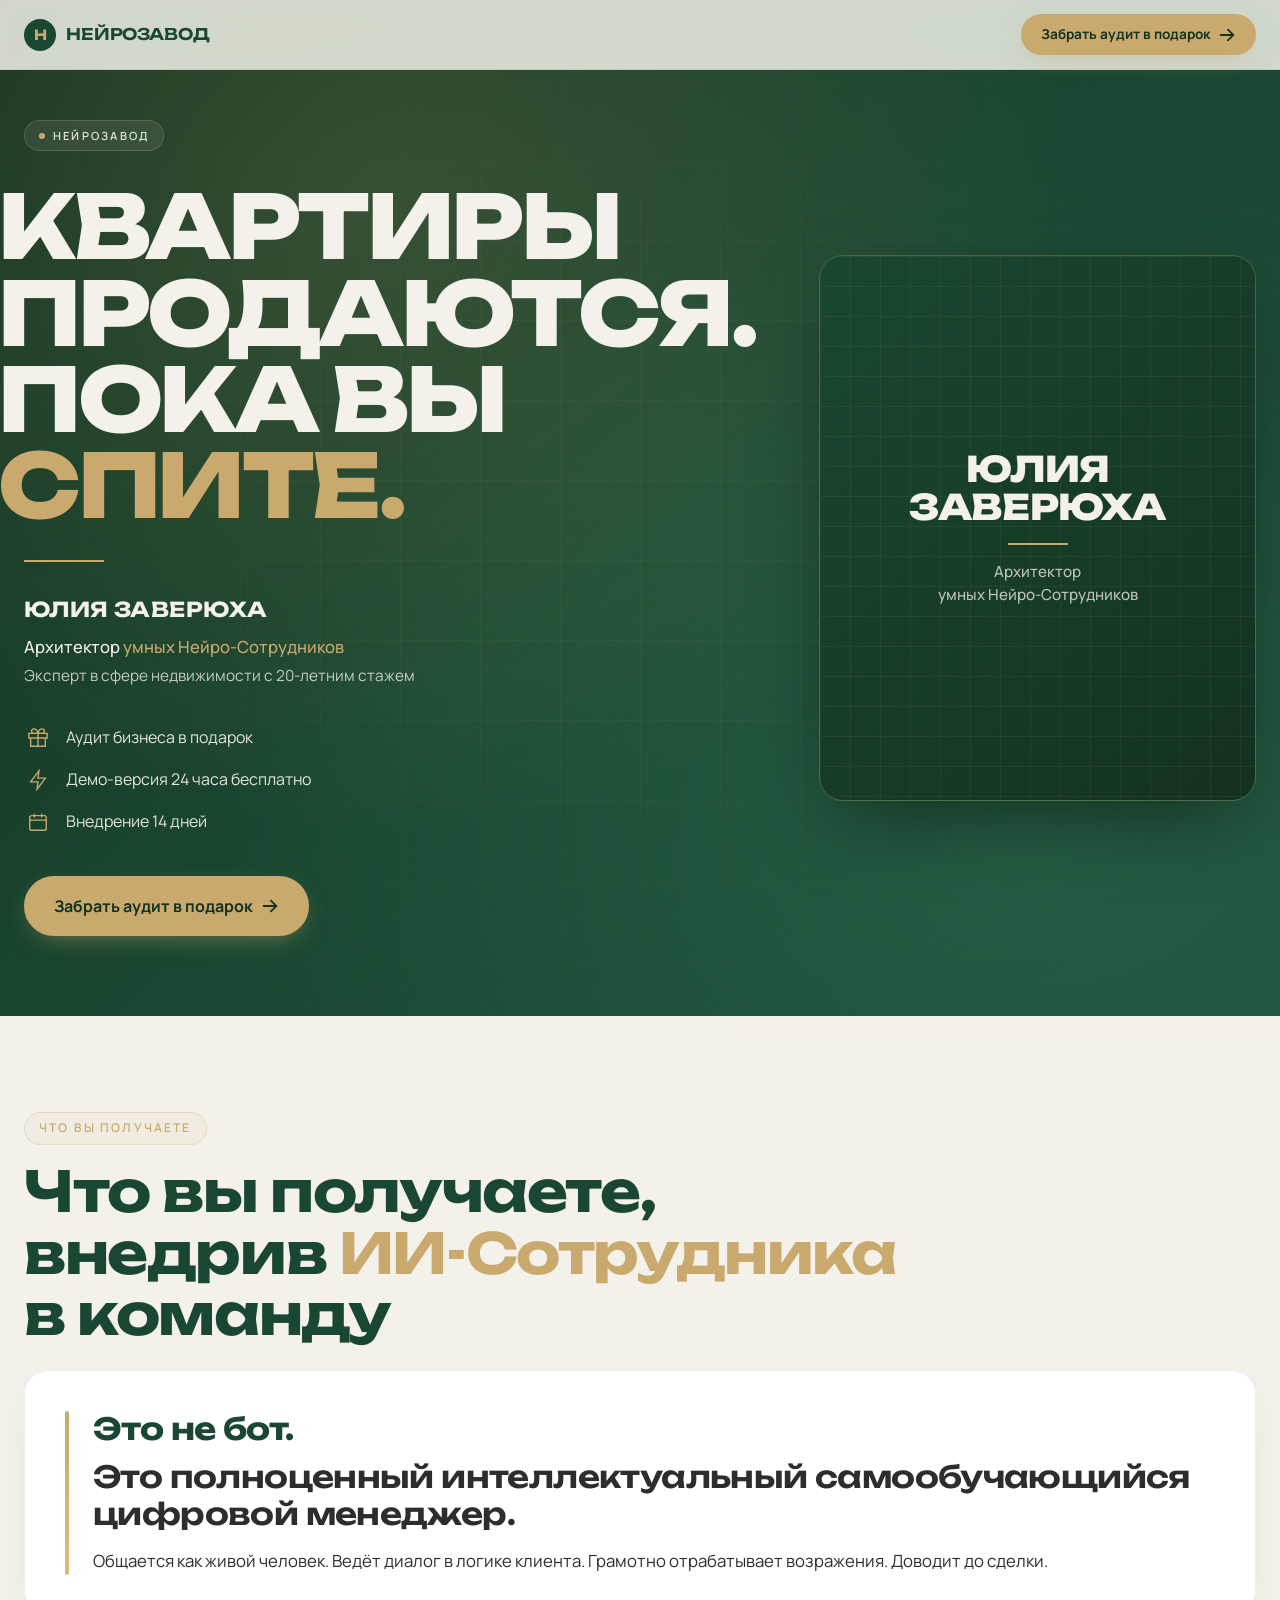
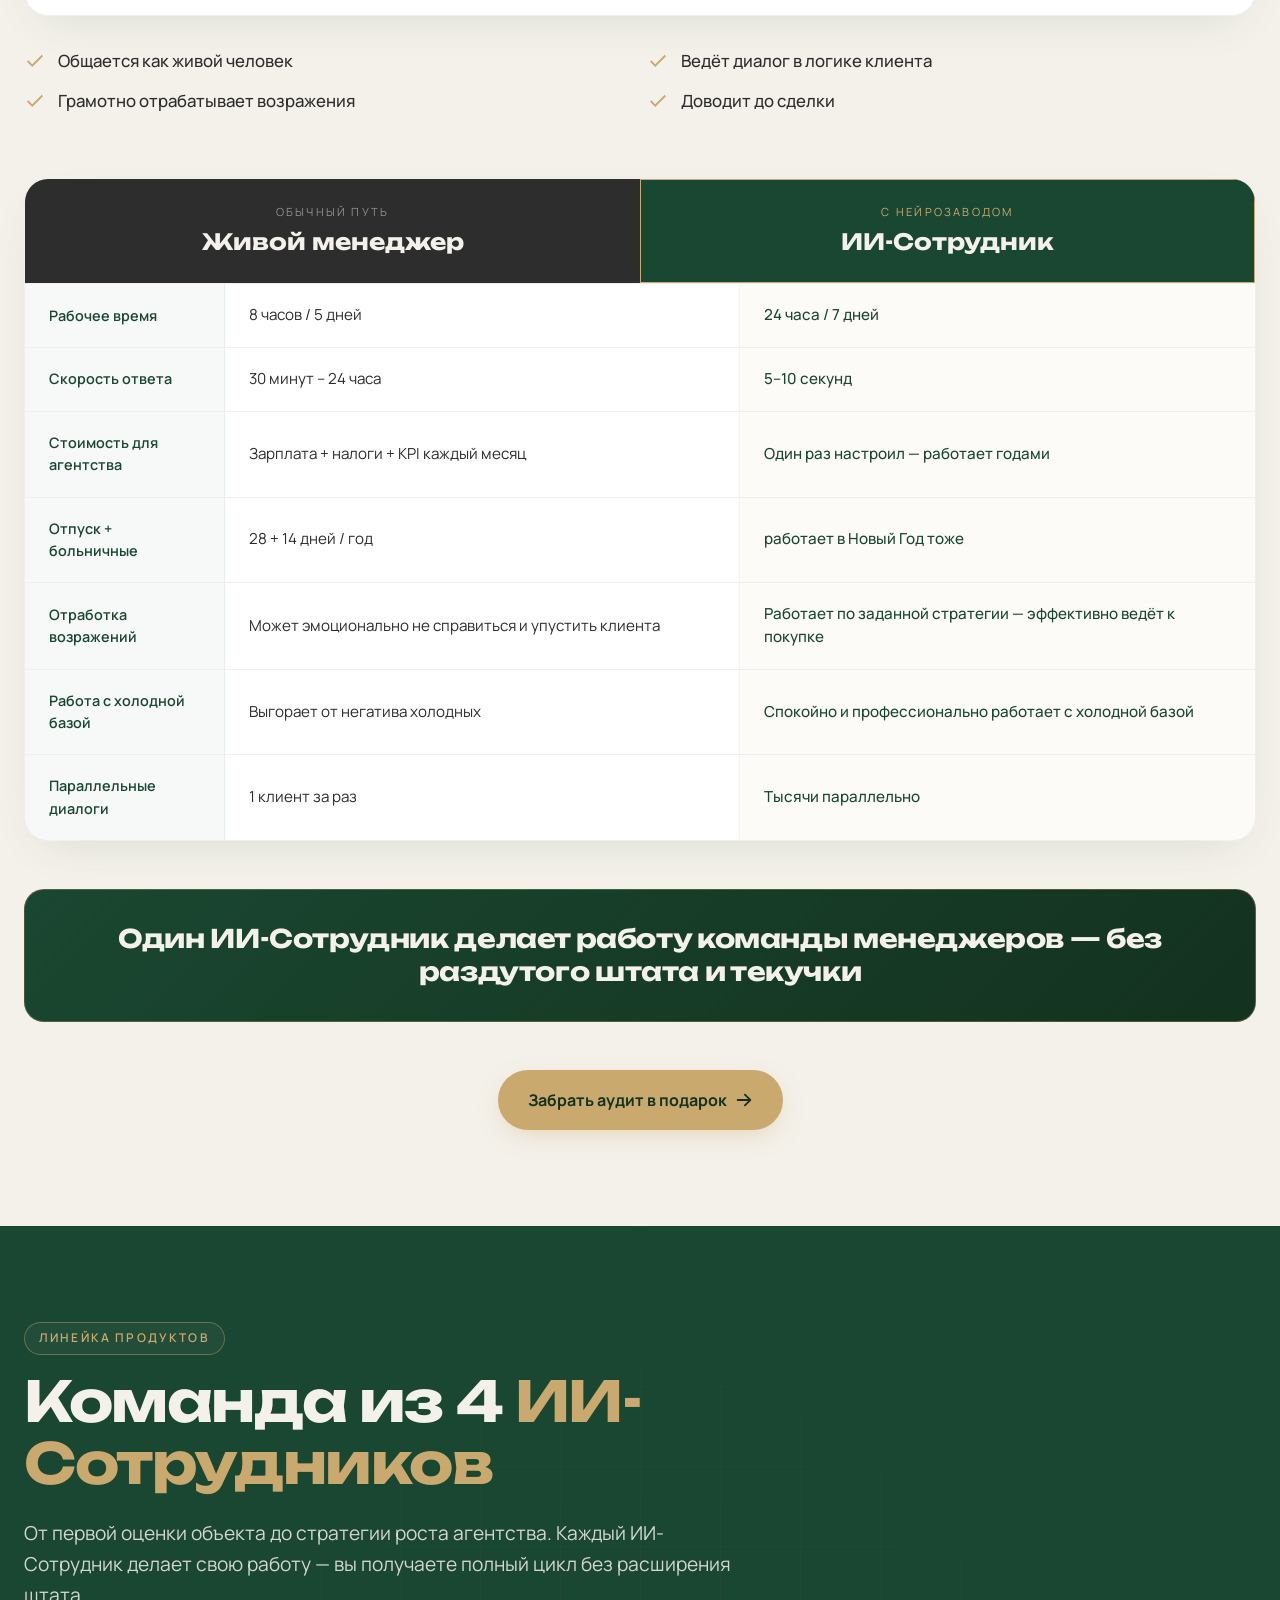
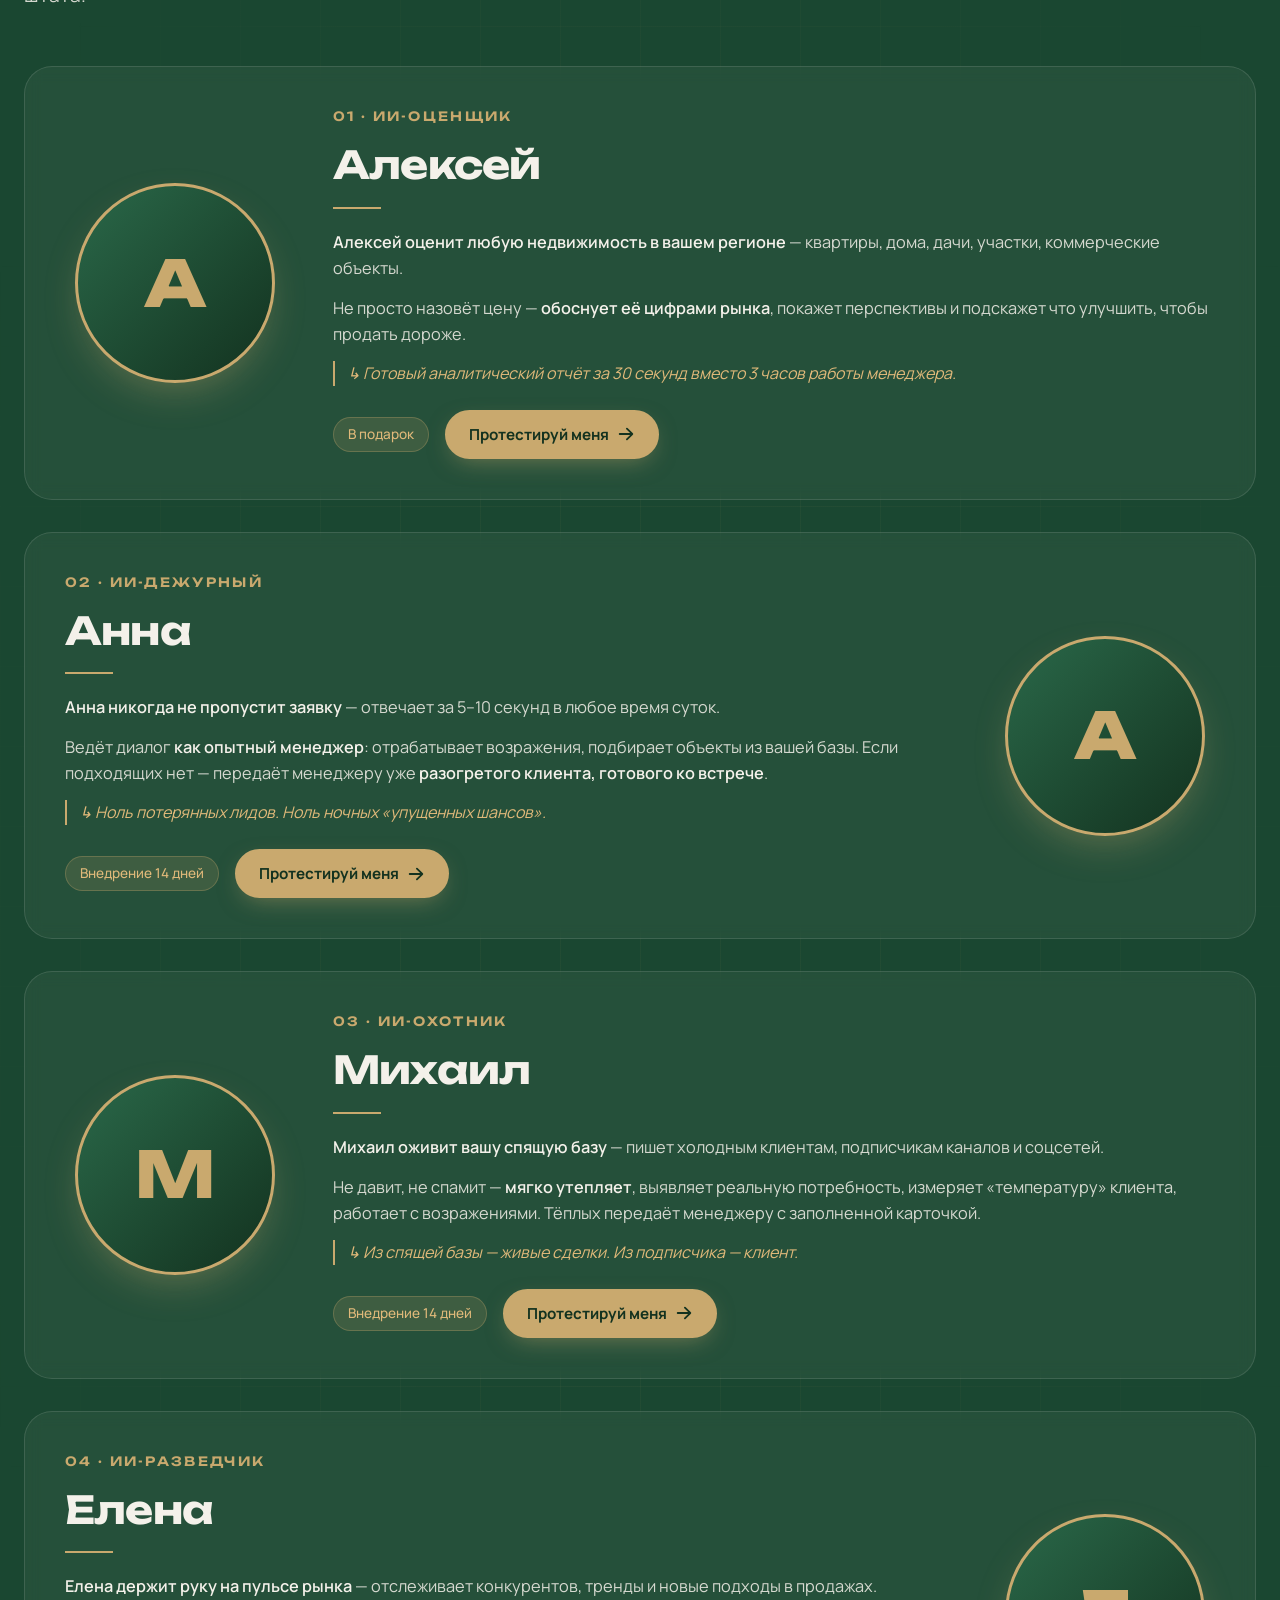
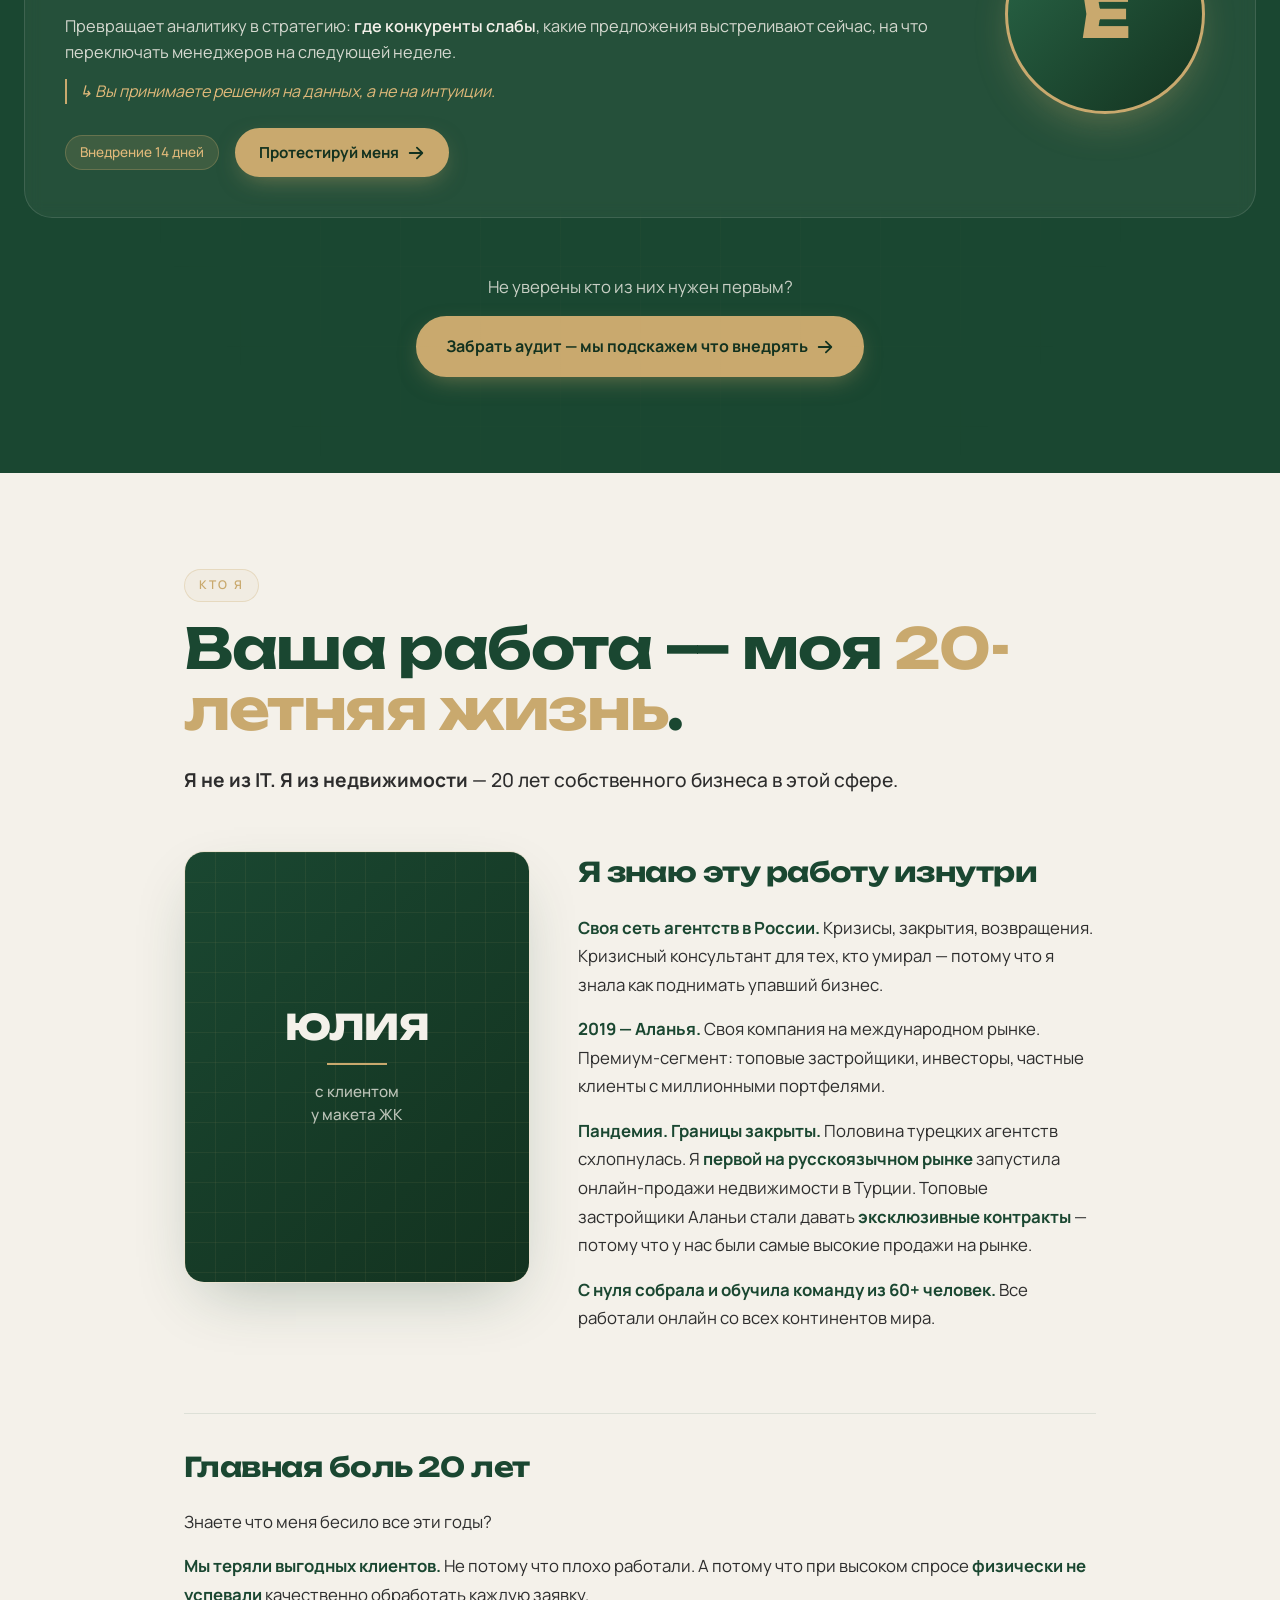
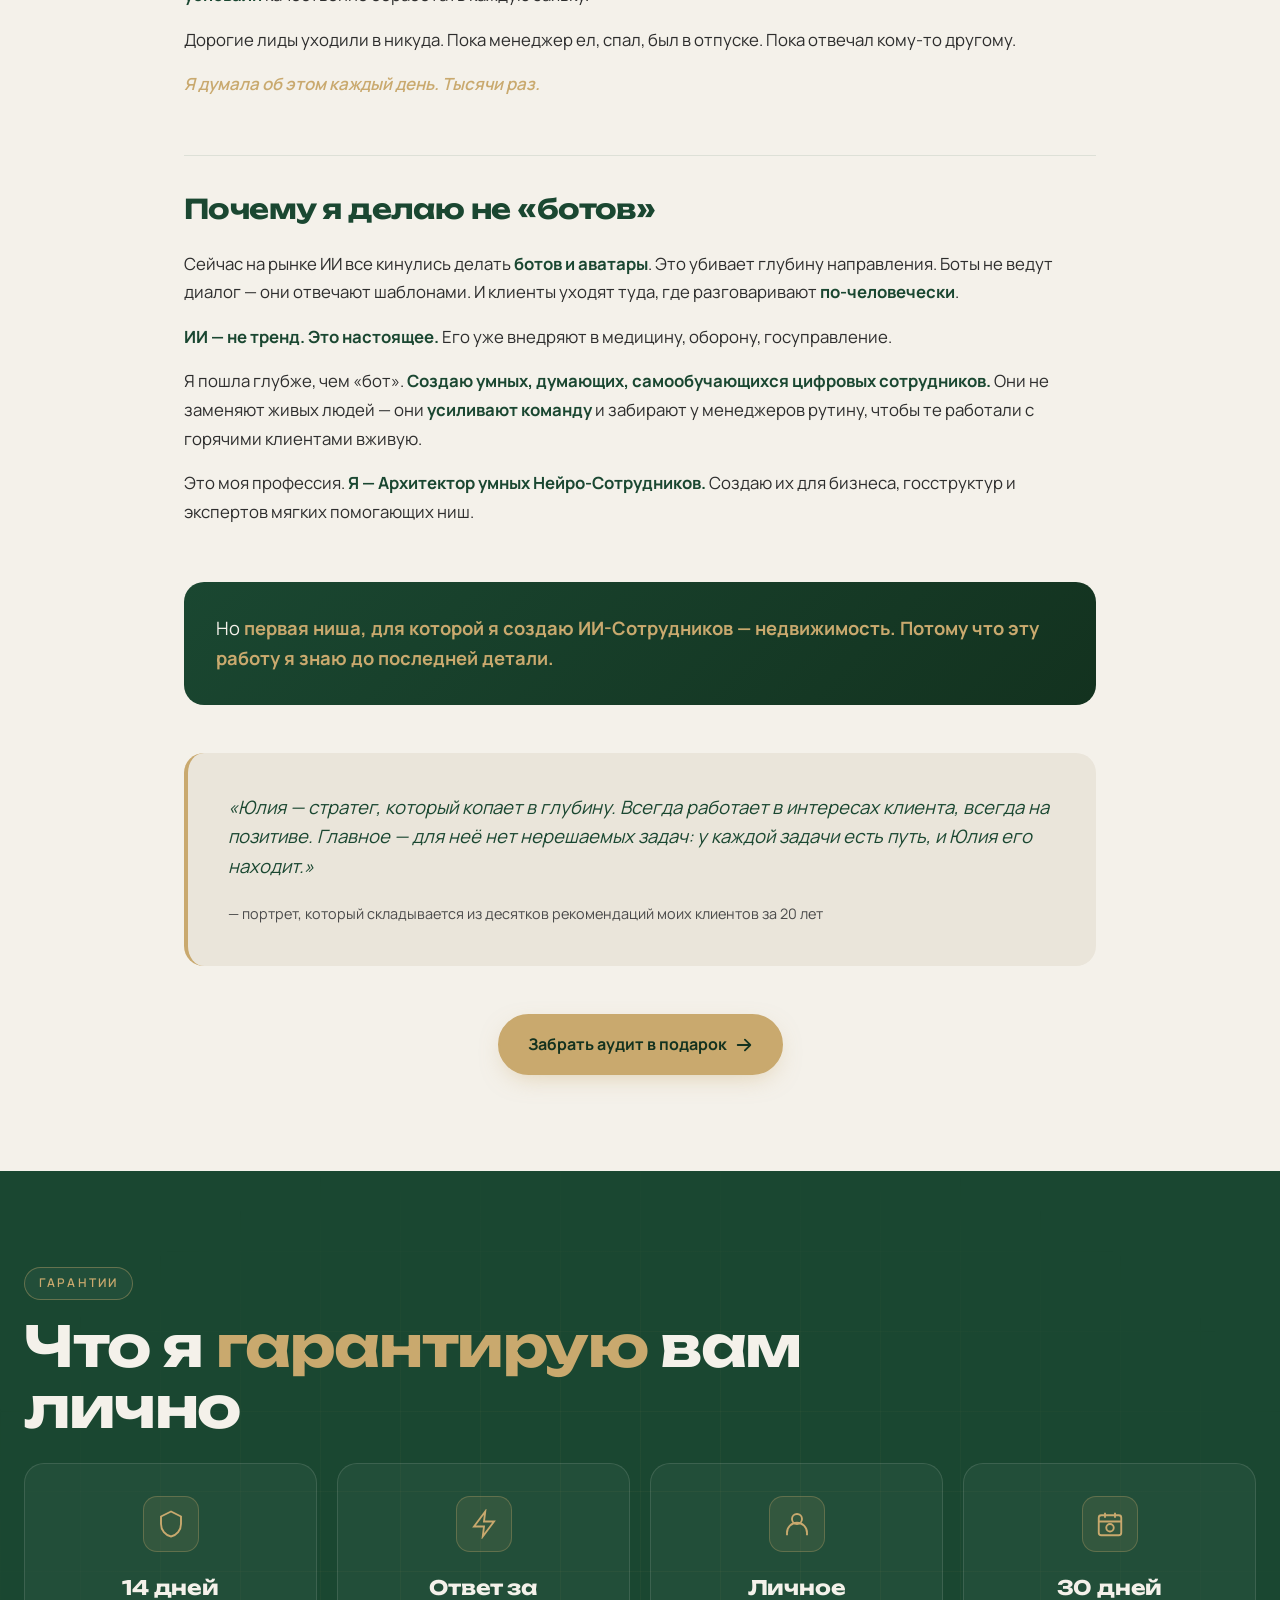
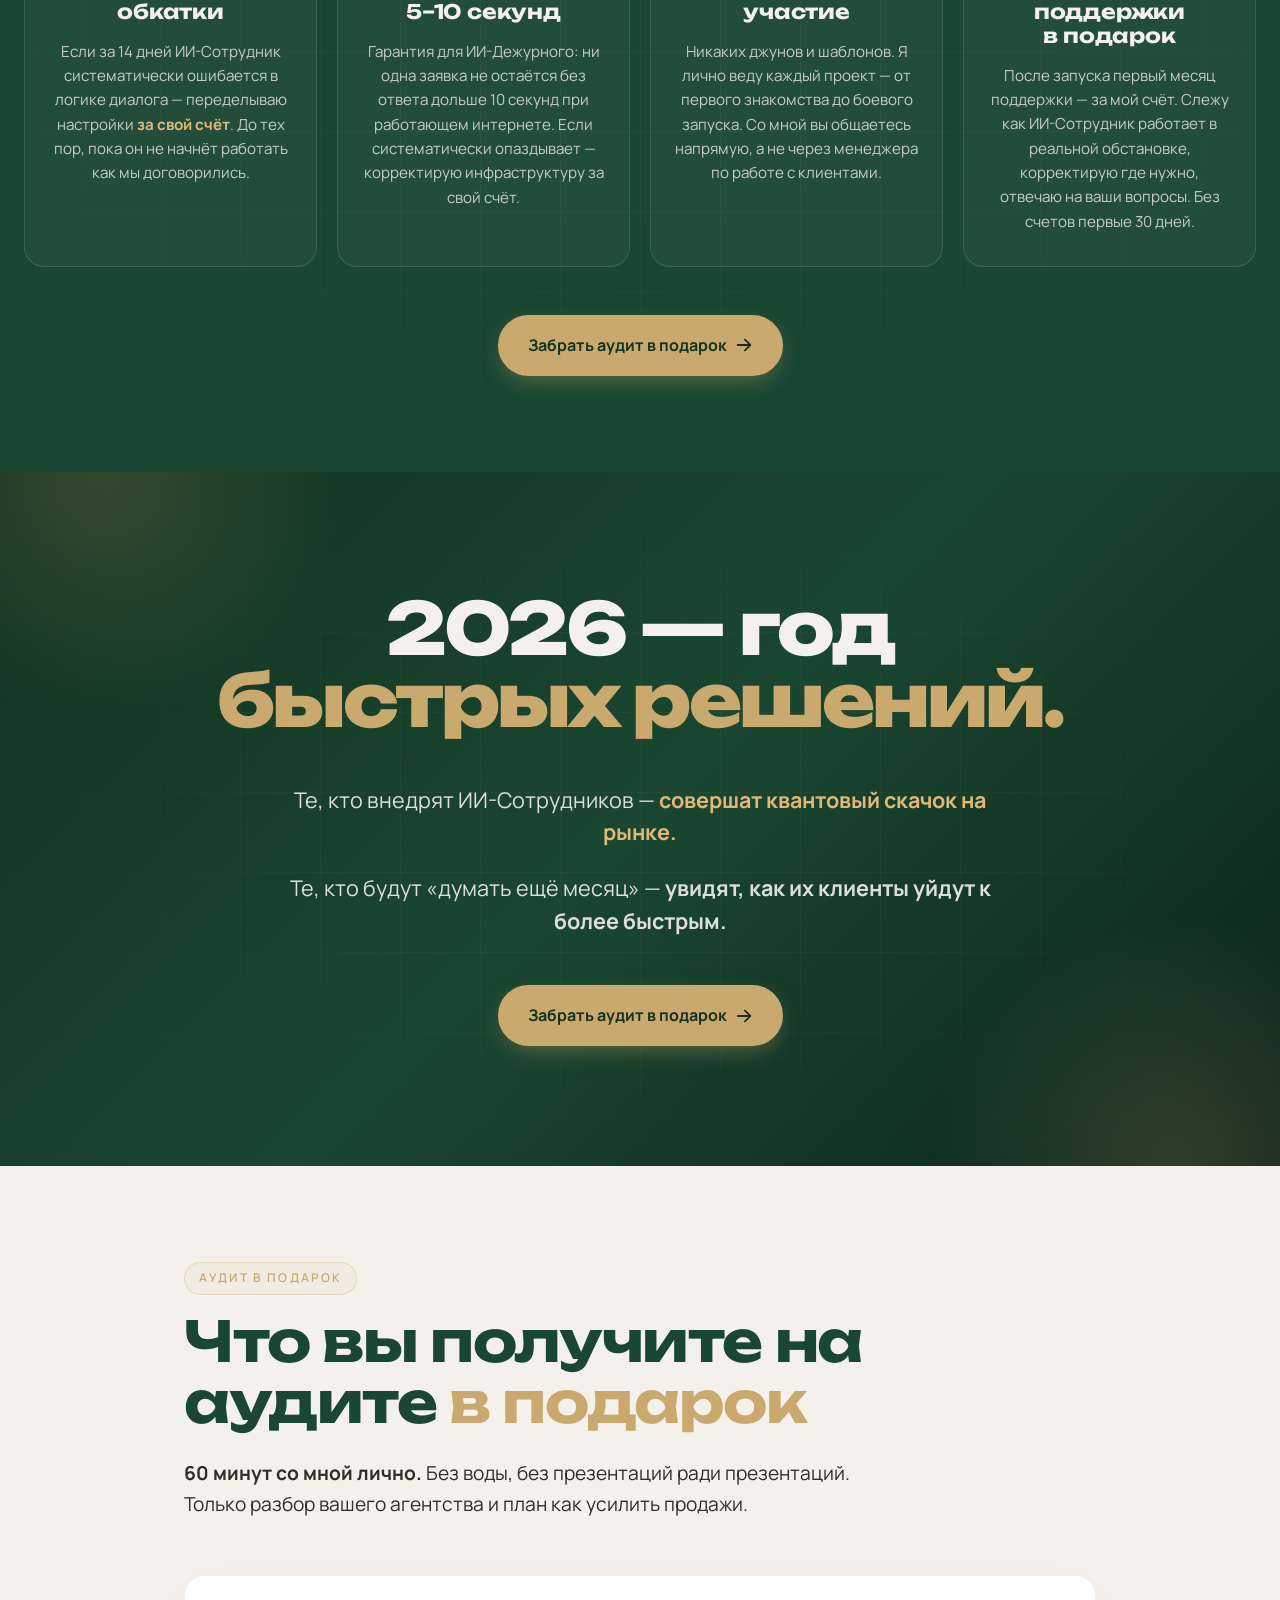
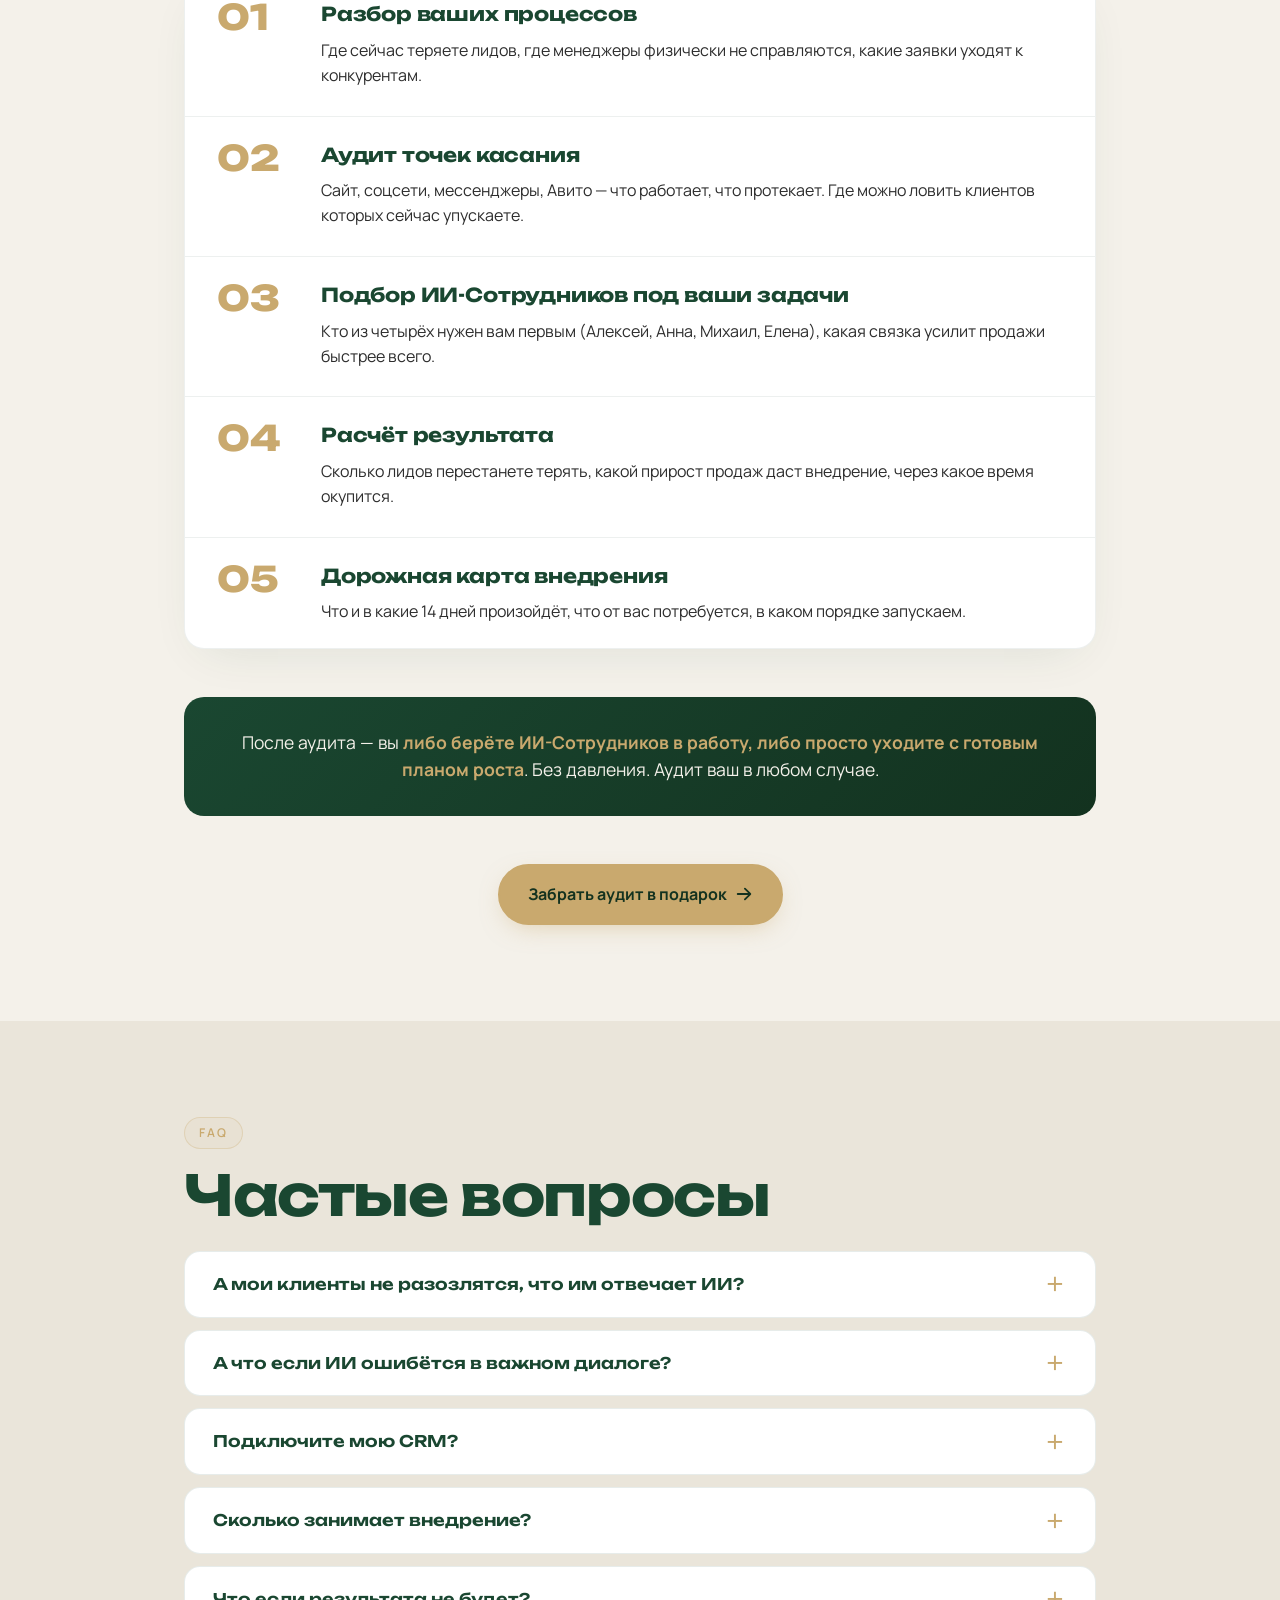
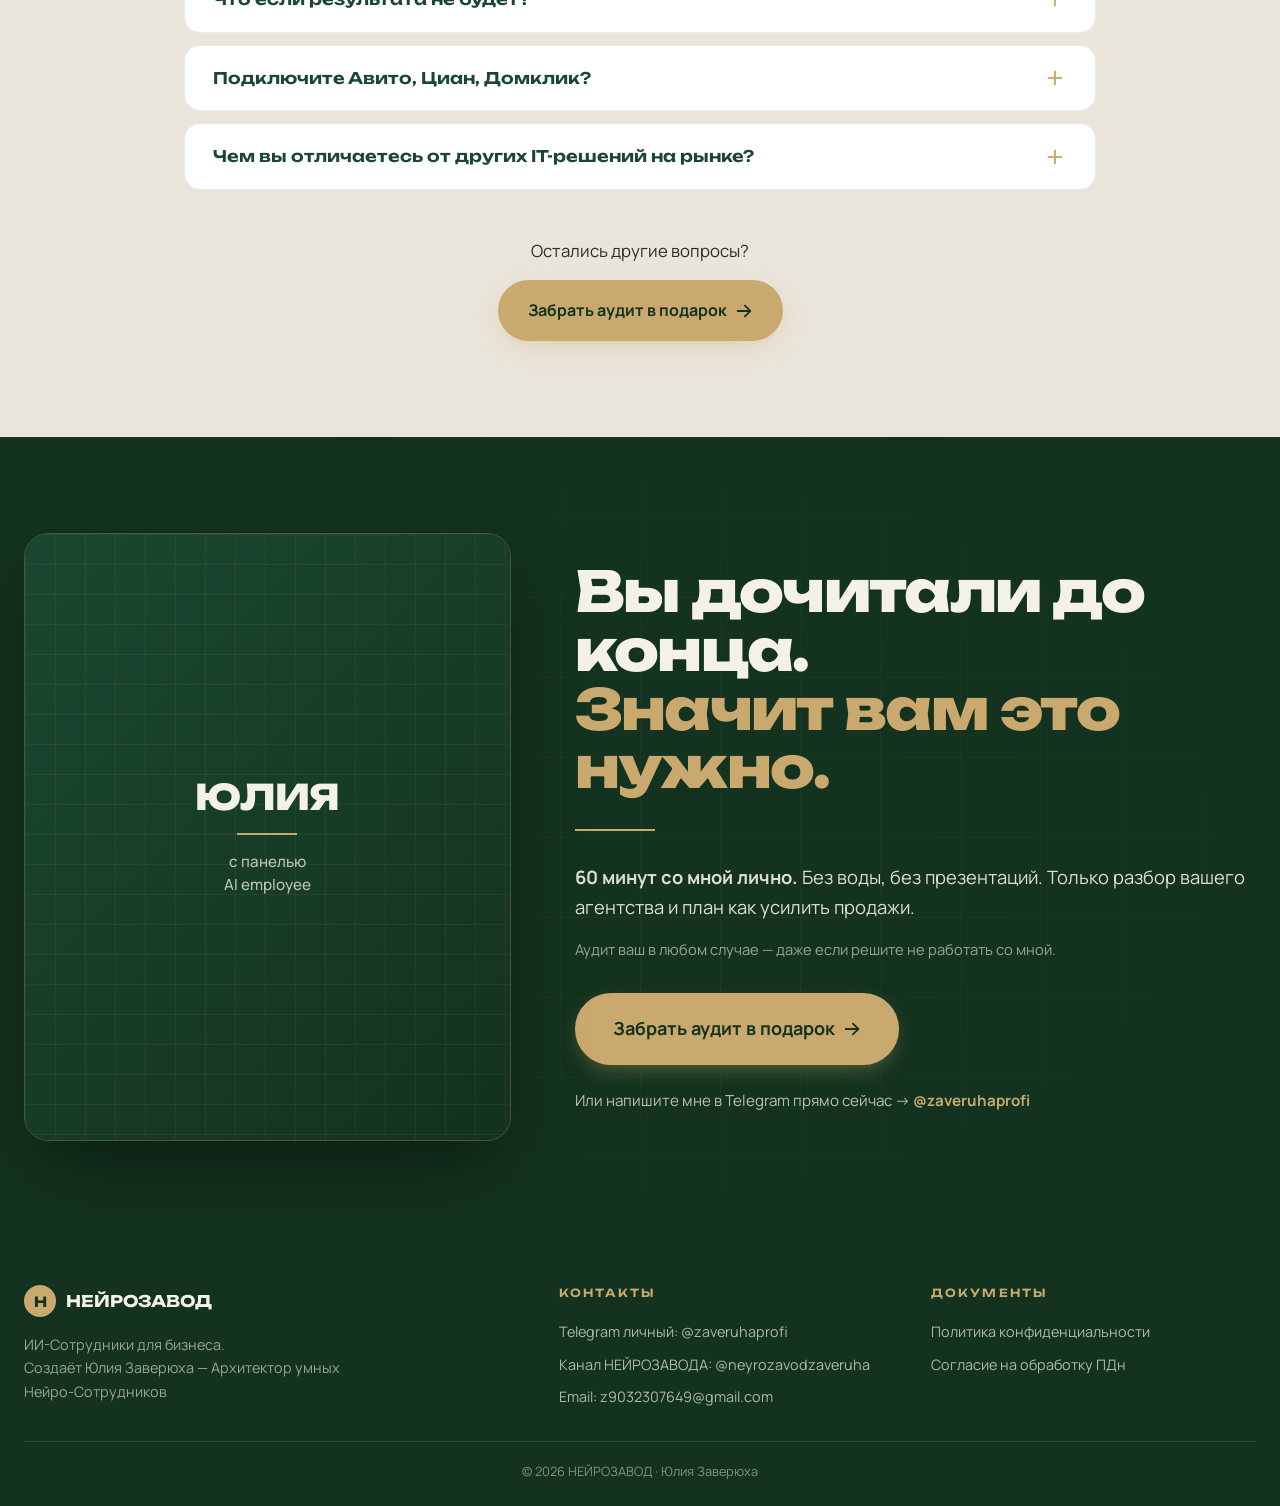
==== index.html @ 9d32965b "Лендинг v2: HTML+CSS+JS без CDN, 4 ИИ-Сотрудника с демо, новая структура" ====
<!DOCTYPE html>
<html lang="ru">
<head>
  <meta charset="UTF-8" />
  <meta name="viewport" content="width=device-width, initial-scale=1.0" />
  <meta name="description" content="НЕЙРОЗАВОД — умные ИИ-Сотрудники для агентств недвижимости. Команда из 4 ИИ-Сотрудников: Алексей, Анна, Михаил, Елена. Создаёт Юлия Заверюха — Архитектор умных Нейро-Сотрудников." />
  <meta name="theme-color" content="#1A4731" />
  <title>НЕЙРОЗАВОД — Умные ИИ-Сотрудники для агентств недвижимости</title>

  <link rel="preconnect" href="https://fonts.googleapis.com" />
  <link rel="preconnect" href="https://fonts.gstatic.com" crossorigin />
  <link href="https://fonts.googleapis.com/css2?family=Unbounded:wght@500;600;700;800&family=Manrope:wght@300;400;500;600;700&display=swap" rel="stylesheet" />

  <link rel="stylesheet" href="styles.css" />
</head>

<body>

<!-- ============== NAV ============== -->
<nav class="nav">
  <div class="nav-inner">
    <a href="#hero" class="nav-logo">
      <span class="nav-logo-mark">Н</span>
      <span>НЕЙРОЗАВОД</span>
    </a>
    <a href="https://t.me/zaveruhaprofi?text=%D0%97%D0%B4%D1%80%D0%B0%D0%B2%D1%81%D1%82%D0%B2%D1%83%D0%B9%D1%82%D0%B5%2C%20%D0%AE%D0%BB%D0%B8%D1%8F.%20%D0%A5%D0%BE%D1%87%D1%83%20%D0%B7%D0%B0%D0%BF%D0%B8%D1%81%D0%B0%D1%82%D1%8C%D1%81%D1%8F%20%D0%BD%D0%B0%20%D0%B1%D0%B5%D1%81%D0%BF%D0%BB%D0%B0%D1%82%D0%BD%D1%8B%D0%B9%20%D0%B0%D1%83%D0%B4%D0%B8%D1%82%20%D0%BC%D0%BE%D0%B5%D0%B3%D0%BE%20%D0%B0%D0%B3%D0%B5%D0%BD%D1%82%D1%81%D1%82%D0%B2%D0%B0%20%D0%BD%D0%B5%D0%B4%D0%B2%D0%B8%D0%B6%D0%B8%D0%BC%D0%BE%D1%81%D1%82%D0%B8." target="_blank" rel="noopener" class="btn btn-gold btn-sm">
      <span>Забрать аудит в подарок</span>
      <svg viewBox="0 0 20 20" fill="currentColor" aria-hidden="true"><path fill-rule="evenodd" d="M10.293 3.293a1 1 0 011.414 0l6 6a1 1 0 010 1.414l-6 6a1 1 0 01-1.414-1.414L14.586 11H3a1 1 0 110-2h11.586l-4.293-4.293a1 1 0 010-1.414z" clip-rule="evenodd"/></svg>
    </a>
  </div>
</nav>

<!-- ============== 1. HERO ============== -->
<section id="hero" class="hero">
  <div class="hero-bg"></div>
  <div class="hero-grid"></div>

  <div class="hero-inner">
    <div class="hero-content">
      <div class="hero-badge">
        <span class="hero-badge-dot"></span>
        <span>НЕЙРОЗАВОД</span>
      </div>

      <h1 class="hero-headline">
        КВАРТИРЫ<br/>
        ПРОДАЮТСЯ.<br/>
        ПОКА ВЫ <span class="hero-headline-accent">СПИТЕ</span><span class="hero-headline-accent">.</span>
      </h1>

      <div class="hero-line"></div>

      <div class="hero-author">
        <div class="hero-author-name">ЮЛИЯ ЗАВЕРЮХА</div>
        <div class="hero-author-role">Архитектор <span class="text-gold">умных Нейро-Сотрудников</span></div>
        <div class="hero-author-exp">Эксперт в сфере недвижимости с&nbsp;20-летним стажем</div>
      </div>

      <div class="hero-values">
        <div class="hero-value">
          <span class="hero-value-icon" aria-hidden="true">
            <svg viewBox="0 0 24 24" fill="none" stroke="currentColor" stroke-width="1.5"><path d="M20 12v9H4v-9"/><path d="M2 7h20v5H2z"/><path d="M12 22V7"/><path d="M12 7H7.5a2.5 2.5 0 010-5C11 2 12 7 12 7z"/><path d="M12 7h4.5a2.5 2.5 0 000-5C13 2 12 7 12 7z"/></svg>
          </span>
          <span>Аудит бизнеса в подарок</span>
        </div>
        <div class="hero-value">
          <span class="hero-value-icon" aria-hidden="true">
            <svg viewBox="0 0 24 24" fill="none" stroke="currentColor" stroke-width="1.5"><path d="M13 2L4 14h8l-1 8 9-12h-8z"/></svg>
          </span>
          <span>Демо-версия 24 часа бесплатно</span>
        </div>
        <div class="hero-value">
          <span class="hero-value-icon" aria-hidden="true">
            <svg viewBox="0 0 24 24" fill="none" stroke="currentColor" stroke-width="1.5"><rect x="3" y="5" width="18" height="16" rx="2"/><path d="M3 10h18M8 3v4M16 3v4"/></svg>
          </span>
          <span>Внедрение 14 дней</span>
        </div>
      </div>

      <a href="https://t.me/zaveruhaprofi?text=%D0%97%D0%B4%D1%80%D0%B0%D0%B2%D1%81%D1%82%D0%B2%D1%83%D0%B9%D1%82%D0%B5%2C%20%D0%AE%D0%BB%D0%B8%D1%8F.%20%D0%A5%D0%BE%D1%87%D1%83%20%D0%B7%D0%B0%D0%BF%D0%B8%D1%81%D0%B0%D1%82%D1%8C%D1%81%D1%8F%20%D0%BD%D0%B0%20%D0%B1%D0%B5%D1%81%D0%BF%D0%BB%D0%B0%D1%82%D0%BD%D1%8B%D0%B9%20%D0%B0%D1%83%D0%B4%D0%B8%D1%82%20%D0%BC%D0%BE%D0%B5%D0%B3%D0%BE%20%D0%B0%D0%B3%D0%B5%D0%BD%D1%82%D1%81%D1%82%D0%B2%D0%B0%20%D0%BD%D0%B5%D0%B4%D0%B2%D0%B8%D0%B6%D0%B8%D0%BC%D0%BE%D1%81%D1%82%D0%B8." target="_blank" rel="noopener" class="btn btn-gold btn-lg">
        <span>Забрать аудит в подарок</span>
        <svg viewBox="0 0 20 20" fill="currentColor"><path fill-rule="evenodd" d="M10.293 3.293a1 1 0 011.414 0l6 6a1 1 0 010 1.414l-6 6a1 1 0 01-1.414-1.414L14.586 11H3a1 1 0 110-2h11.586l-4.293-4.293a1 1 0 010-1.414z" clip-rule="evenodd"/></svg>
      </a>
    </div>

    <div class="hero-photo">
      <div class="hero-photo-frame">
        <img src="assets/photos/founder/photo-1-solo-desk.jpg" alt="Юлия Заверюха в офисе" class="hero-photo-img" onerror="this.style.display='none'; this.parentElement.classList.add('photo-fallback');" />
        <div class="photo-fallback-content">
          <div class="photo-fallback-name">ЮЛИЯ</div>
          <div class="photo-fallback-name">ЗАВЕРЮХА</div>
          <div class="photo-fallback-divider"></div>
          <div class="photo-fallback-role">Архитектор<br/>умных Нейро-Сотрудников</div>
        </div>
      </div>
    </div>
  </div>
</section>

<!-- ============== 2. ЧТО ВЫ ПОЛУЧАЕТЕ ============== -->
<section class="section section-cream">
  <div class="container">
    <div class="section-tag">Что вы получаете</div>
    <h2 class="section-title">Что вы получаете, внедрив <span class="text-gold">ИИ-Сотрудника</span> в команду</h2>

    <div class="defining-block">
      <div class="defining-marker"></div>
      <div class="defining-content">
        <h3 class="defining-headline">Это не бот.</h3>
        <h3 class="defining-headline">Это полноценный интеллектуальный самообучающийся цифровой менеджер.</h3>
        <p class="defining-sub">Общается как живой человек. Ведёт диалог в логике клиента. Грамотно отрабатывает возражения. Доводит до сделки.</p>
      </div>
    </div>

    <ul class="check-list">
      <li><svg class="check-icon" viewBox="0 0 24 24" fill="none" stroke="currentColor" stroke-width="2"><path d="M20 6L9 17l-5-5"/></svg>Общается как живой человек</li>
      <li><svg class="check-icon" viewBox="0 0 24 24" fill="none" stroke="currentColor" stroke-width="2"><path d="M20 6L9 17l-5-5"/></svg>Ведёт диалог в логике клиента</li>
      <li><svg class="check-icon" viewBox="0 0 24 24" fill="none" stroke="currentColor" stroke-width="2"><path d="M20 6L9 17l-5-5"/></svg>Грамотно отрабатывает возражения</li>
      <li><svg class="check-icon" viewBox="0 0 24 24" fill="none" stroke="currentColor" stroke-width="2"><path d="M20 6L9 17l-5-5"/></svg>Доводит до сделки</li>
    </ul>

    <div class="comparison">
      <div class="comparison-headers">
        <div class="comparison-header comparison-header-left">
          <div class="comparison-header-tag">обычный путь</div>
          <div class="comparison-header-title">Живой менеджер</div>
        </div>
        <div class="comparison-header comparison-header-right">
          <div class="comparison-header-tag">с НЕЙРОЗАВОДОМ</div>
          <div class="comparison-header-title">ИИ-Сотрудник</div>
        </div>
      </div>

      <div class="comparison-row">
        <div class="comparison-cat">Рабочее время</div>
        <div class="comparison-cell comparison-cell-left">8 часов / 5 дней</div>
        <div class="comparison-cell comparison-cell-right">24 часа / 7 дней</div>
      </div>
      <div class="comparison-row">
        <div class="comparison-cat">Скорость ответа</div>
        <div class="comparison-cell comparison-cell-left">30 минут – 24 часа</div>
        <div class="comparison-cell comparison-cell-right">5–10 секунд</div>
      </div>
      <div class="comparison-row">
        <div class="comparison-cat">Стоимость для агентства</div>
        <div class="comparison-cell comparison-cell-left">Зарплата + налоги + KPI каждый месяц</div>
        <div class="comparison-cell comparison-cell-right">Один раз настроил — работает годами</div>
      </div>
      <div class="comparison-row">
        <div class="comparison-cat">Отпуск + больничные</div>
        <div class="comparison-cell comparison-cell-left">28 + 14 дней / год</div>
        <div class="comparison-cell comparison-cell-right">работает в Новый Год тоже</div>
      </div>
      <div class="comparison-row">
        <div class="comparison-cat">Отработка возражений</div>
        <div class="comparison-cell comparison-cell-left">Может эмоционально не справиться и упустить клиента</div>
        <div class="comparison-cell comparison-cell-right">Работает по заданной стратегии — эффективно ведёт к покупке</div>
      </div>
      <div class="comparison-row">
        <div class="comparison-cat">Работа с холодной базой</div>
        <div class="comparison-cell comparison-cell-left">Выгорает от негатива холодных</div>
        <div class="comparison-cell comparison-cell-right">Спокойно и профессионально работает с холодной базой</div>
      </div>
      <div class="comparison-row">
        <div class="comparison-cat">Параллельные диалоги</div>
        <div class="comparison-cell comparison-cell-left">1 клиент за раз</div>
        <div class="comparison-cell comparison-cell-right">Тысячи параллельно</div>
      </div>
    </div>

    <div class="punch-line">Один ИИ-Сотрудник делает работу команды менеджеров — без раздутого штата и текучки</div>

    <div class="cta-wrap">
      <a href="https://t.me/zaveruhaprofi?text=%D0%97%D0%B4%D1%80%D0%B0%D0%B2%D1%81%D1%82%D0%B2%D1%83%D0%B9%D1%82%D0%B5%2C%20%D0%AE%D0%BB%D0%B8%D1%8F.%20%D0%A5%D0%BE%D1%87%D1%83%20%D0%B7%D0%B0%D0%BF%D0%B8%D1%81%D0%B0%D1%82%D1%8C%D1%81%D1%8F%20%D0%BD%D0%B0%20%D0%B1%D0%B5%D1%81%D0%BF%D0%BB%D0%B0%D1%82%D0%BD%D1%8B%D0%B9%20%D0%B0%D1%83%D0%B4%D0%B8%D1%82%20%D0%BC%D0%BE%D0%B5%D0%B3%D0%BE%20%D0%B0%D0%B3%D0%B5%D0%BD%D1%82%D1%81%D1%82%D0%B2%D0%B0%20%D0%BD%D0%B5%D0%B4%D0%B2%D0%B8%D0%B6%D0%B8%D0%BC%D0%BE%D1%81%D1%82%D0%B8." target="_blank" rel="noopener" class="btn btn-gold btn-lg">
        <span>Забрать аудит в подарок</span>
        <svg viewBox="0 0 20 20" fill="currentColor"><path fill-rule="evenodd" d="M10.293 3.293a1 1 0 011.414 0l6 6a1 1 0 010 1.414l-6 6a1 1 0 01-1.414-1.414L14.586 11H3a1 1 0 110-2h11.586l-4.293-4.293a1 1 0 010-1.414z" clip-rule="evenodd"/></svg>
      </a>
    </div>
  </div>
</section>

<!-- ============== 3. КОМАНДА 4 ИИ-СОТРУДНИКОВ ============== -->
<section id="team" class="section section-emerald">
  <div class="section-grid"></div>
  <div class="container">
    <div class="section-tag tag-on-dark">Линейка продуктов</div>
    <h2 class="section-title section-title-light">Команда из 4 <span class="text-gold">ИИ-Сотрудников</span></h2>
    <p class="section-sub section-sub-light">От первой оценки объекта до стратегии роста агентства. Каждый ИИ-Сотрудник делает свою работу — вы получаете полный цикл без расширения штата.</p>

    <article class="agent-card agent-card-left">
      <div class="agent-avatar-wrap">
        <div class="agent-avatar">
          <img src="assets/photos/agents/alexey-evaluator.jpg" alt="Алексей — ИИ-Оценщик" onerror="this.style.display='none'; this.parentElement.classList.add('avatar-fallback');" />
          <span class="avatar-fallback-letter">А</span>
        </div>
      </div>
      <div class="agent-content">
        <div class="agent-num">01 · ИИ-ОЦЕНЩИК</div>
        <h3 class="agent-name">Алексей</h3>
        <div class="agent-line"></div>
        <p class="agent-desc"><strong>Алексей оценит любую недвижимость в вашем регионе</strong> — квартиры, дома, дачи, участки, коммерческие объекты.</p>
        <p class="agent-desc">Не просто назовёт цену — <strong>обоснует её цифрами рынка</strong>, покажет перспективы и подскажет что улучшить, чтобы продать дороже.</p>
        <p class="agent-result">↳ Готовый аналитический отчёт за 30 секунд вместо 3 часов работы менеджера.</p>
        <div class="agent-cta-row">
          <span class="agent-status">В подарок</span>
          <button onclick="openDemo('alexey')" class="btn btn-gold btn-md">
            <span>Протестируй меня</span>
            <svg viewBox="0 0 20 20" fill="currentColor"><path fill-rule="evenodd" d="M10.293 3.293a1 1 0 011.414 0l6 6a1 1 0 010 1.414l-6 6a1 1 0 01-1.414-1.414L14.586 11H3a1 1 0 110-2h11.586l-4.293-4.293a1 1 0 010-1.414z" clip-rule="evenodd"/></svg>
          </button>
        </div>
      </div>
    </article>

    <article class="agent-card agent-card-right">
      <div class="agent-content">
        <div class="agent-num">02 · ИИ-ДЕЖУРНЫЙ</div>
        <h3 class="agent-name">Анна</h3>
        <div class="agent-line"></div>
        <p class="agent-desc"><strong>Анна никогда не пропустит заявку</strong> — отвечает за 5–10 секунд в любое время суток.</p>
        <p class="agent-desc">Ведёт диалог <strong>как опытный менеджер</strong>: отрабатывает возражения, подбирает объекты из вашей базы. Если подходящих нет — передаёт менеджеру уже <strong>разогретого клиента, готового ко встрече</strong>.</p>
        <p class="agent-result">↳ Ноль потерянных лидов. Ноль ночных «упущенных шансов».</p>
        <div class="agent-cta-row">
          <span class="agent-status">Внедрение 14 дней</span>
          <button onclick="openDemo('anna')" class="btn btn-gold btn-md">
            <span>Протестируй меня</span>
            <svg viewBox="0 0 20 20" fill="currentColor"><path fill-rule="evenodd" d="M10.293 3.293a1 1 0 011.414 0l6 6a1 1 0 010 1.414l-6 6a1 1 0 01-1.414-1.414L14.586 11H3a1 1 0 110-2h11.586l-4.293-4.293a1 1 0 010-1.414z" clip-rule="evenodd"/></svg>
          </button>
        </div>
      </div>
      <div class="agent-avatar-wrap">
        <div class="agent-avatar">
          <img src="assets/photos/agents/anna-dispatcher.jpg" alt="Анна — ИИ-Дежурный" onerror="this.style.display='none'; this.parentElement.classList.add('avatar-fallback');" />
          <span class="avatar-fallback-letter">А</span>
        </div>
      </div>
    </article>

    <article class="agent-card agent-card-left">
      <div class="agent-avatar-wrap">
        <div class="agent-avatar">
          <img src="assets/photos/agents/mikhail-hunter.jpg" alt="Михаил — ИИ-Охотник" onerror="this.style.display='none'; this.parentElement.classList.add('avatar-fallback');" />
          <span class="avatar-fallback-letter">М</span>
        </div>
      </div>
      <div class="agent-content">
        <div class="agent-num">03 · ИИ-ОХОТНИК</div>
        <h3 class="agent-name">Михаил</h3>
        <div class="agent-line"></div>
        <p class="agent-desc"><strong>Михаил оживит вашу спящую базу</strong> — пишет холодным клиентам, подписчикам каналов и соцсетей.</p>
        <p class="agent-desc">Не давит, не спамит — <strong>мягко утепляет</strong>, выявляет реальную потребность, измеряет «температуру» клиента, работает с возражениями. Тёплых передаёт менеджеру с заполненной карточкой.</p>
        <p class="agent-result">↳ Из спящей базы — живые сделки. Из подписчика — клиент.</p>
        <div class="agent-cta-row">
          <span class="agent-status">Внедрение 14 дней</span>
          <button onclick="openDemo('mikhail')" class="btn btn-gold btn-md">
            <span>Протестируй меня</span>
            <svg viewBox="0 0 20 20" fill="currentColor"><path fill-rule="evenodd" d="M10.293 3.293a1 1 0 011.414 0l6 6a1 1 0 010 1.414l-6 6a1 1 0 01-1.414-1.414L14.586 11H3a1 1 0 110-2h11.586l-4.293-4.293a1 1 0 010-1.414z" clip-rule="evenodd"/></svg>
          </button>
        </div>
      </div>
    </article>

    <article class="agent-card agent-card-right">
      <div class="agent-content">
        <div class="agent-num">04 · ИИ-РАЗВЕДЧИК</div>
        <h3 class="agent-name">Елена</h3>
        <div class="agent-line"></div>
        <p class="agent-desc"><strong>Елена держит руку на пульсе рынка</strong> — отслеживает конкурентов, тренды и новые подходы в продажах.</p>
        <p class="agent-desc">Превращает аналитику в стратегию: <strong>где конкуренты слабы</strong>, какие предложения выстреливают сейчас, на что переключать менеджеров на следующей неделе.</p>
        <p class="agent-result">↳ Вы принимаете решения на данных, а не на интуиции.</p>
        <div class="agent-cta-row">
          <span class="agent-status">Внедрение 14 дней</span>
          <button onclick="openDemo('elena')" class="btn btn-gold btn-md">
            <span>Протестируй меня</span>
            <svg viewBox="0 0 20 20" fill="currentColor"><path fill-rule="evenodd" d="M10.293 3.293a1 1 0 011.414 0l6 6a1 1 0 010 1.414l-6 6a1 1 0 01-1.414-1.414L14.586 11H3a1 1 0 110-2h11.586l-4.293-4.293a1 1 0 010-1.414z" clip-rule="evenodd"/></svg>
          </button>
        </div>
      </div>
      <div class="agent-avatar-wrap">
        <div class="agent-avatar">
          <img src="assets/photos/agents/elena-scout.jpg" alt="Елена — ИИ-Разведчик" onerror="this.style.display='none'; this.parentElement.classList.add('avatar-fallback');" />
          <span class="avatar-fallback-letter">Е</span>
        </div>
      </div>
    </article>

    <div class="cta-wrap cta-wrap-light">
      <p class="cta-prompt">Не уверены кто из них нужен первым?</p>
      <a href="https://t.me/zaveruhaprofi?text=%D0%97%D0%B4%D1%80%D0%B0%D0%B2%D1%81%D1%82%D0%B2%D1%83%D0%B9%D1%82%D0%B5%2C%20%D0%AE%D0%BB%D0%B8%D1%8F.%20%D0%A5%D0%BE%D1%87%D1%83%20%D0%B7%D0%B0%D0%BF%D0%B8%D1%81%D0%B0%D1%82%D1%8C%D1%81%D1%8F%20%D0%BD%D0%B0%20%D0%B1%D0%B5%D1%81%D0%BF%D0%BB%D0%B0%D1%82%D0%BD%D1%8B%D0%B9%20%D0%B0%D1%83%D0%B4%D0%B8%D1%82%20%D0%BC%D0%BE%D0%B5%D0%B3%D0%BE%20%D0%B0%D0%B3%D0%B5%D0%BD%D1%82%D1%81%D1%82%D0%B2%D0%B0%20%D0%BD%D0%B5%D0%B4%D0%B2%D0%B8%D0%B6%D0%B8%D0%BC%D0%BE%D1%81%D1%82%D0%B8." target="_blank" rel="noopener" class="btn btn-gold btn-lg">
        <span>Забрать аудит — мы подскажем что внедрять</span>
        <svg viewBox="0 0 20 20" fill="currentColor"><path fill-rule="evenodd" d="M10.293 3.293a1 1 0 011.414 0l6 6a1 1 0 010 1.414l-6 6a1 1 0 01-1.414-1.414L14.586 11H3a1 1 0 110-2h11.586l-4.293-4.293a1 1 0 010-1.414z" clip-rule="evenodd"/></svg>
      </a>
    </div>
  </div>
</section>

<!-- ============== 4. КТО Я ============== -->
<section class="section section-cream">
  <div class="container container-narrow">
    <div class="section-tag">Кто я</div>
    <h2 class="section-title">Ваша работа — моя <span class="text-gold">20-летняя жизнь</span>.</h2>
    <p class="section-sub section-sub-strong"><strong>Я не из IT. Я из недвижимости</strong> — 20 лет собственного бизнеса в этой сфере.</p>

    <div class="story">
      <div class="story-photo">
        <img src="assets/photos/founder/photo-2-with-client.jpg" alt="Юлия с клиентом у макета ЖК" onerror="this.style.display='none'; this.parentElement.classList.add('photo-fallback');" />
        <div class="photo-fallback-content">
          <div class="photo-fallback-name">ЮЛИЯ</div>
          <div class="photo-fallback-divider"></div>
          <div class="photo-fallback-role">с клиентом<br/>у макета ЖК</div>
        </div>
      </div>

      <div class="story-text">
        <h3 class="story-act-title">Я знаю эту работу изнутри</h3>
        <p><strong>Своя сеть агентств в России.</strong> Кризисы, закрытия, возвращения. Кризисный консультант для тех, кто умирал — потому что я знала как поднимать упавший бизнес.</p>
        <p><strong>2019 — Аланья.</strong> Своя компания на международном рынке. Премиум-сегмент: топовые застройщики, инвесторы, частные клиенты с миллионными портфелями.</p>
        <p><strong>Пандемия. Границы закрыты.</strong> Половина турецких агентств схлопнулась. Я <strong>первой на русскоязычном рынке</strong> запустила онлайн-продажи недвижимости в Турции. Топовые застройщики Аланьи стали давать <strong>эксклюзивные контракты</strong> — потому что у нас были самые высокие продажи на рынке.</p>
        <p><strong>С нуля собрала и обучила команду из 60+ человек.</strong> Все работали онлайн со всех континентов мира.</p>
      </div>
    </div>

    <div class="story-act">
      <h3 class="story-act-title">Главная боль 20 лет</h3>
      <p>Знаете что меня бесило все эти годы?</p>
      <p><strong>Мы теряли выгодных клиентов.</strong> Не потому что плохо работали. А потому что при высоком спросе <strong>физически не успевали</strong> качественно обработать каждую заявку.</p>
      <p>Дорогие лиды уходили в никуда. Пока менеджер ел, спал, был в отпуске. Пока отвечал кому-то другому.</p>
      <p class="story-emphasis">Я думала об этом каждый день. Тысячи раз.</p>
    </div>

    <div class="story-act">
      <h3 class="story-act-title">Почему я делаю не «ботов»</h3>
      <p>Сейчас на рынке ИИ все кинулись делать <strong>ботов и аватары</strong>. Это убивает глубину направления. Боты не ведут диалог — они отвечают шаблонами. И клиенты уходят туда, где разговаривают <strong>по-человечески</strong>.</p>
      <p><strong>ИИ — не тренд. Это настоящее.</strong> Его уже внедряют в медицину, оборону, госуправление.</p>
      <p>Я пошла глубже, чем «бот». <strong>Создаю умных, думающих, самообучающихся цифровых сотрудников.</strong> Они не заменяют живых людей — они <strong>усиливают команду</strong> и забирают у менеджеров рутину, чтобы те работали с горячими клиентами вживую.</p>
      <p>Это моя профессия. <strong>Я — Архитектор умных Нейро-Сотрудников.</strong> Создаю их для бизнеса, госструктур и экспертов мягких помогающих ниш.</p>
    </div>

    <div class="story-bridge">
      <p>Но <strong>первая ниша, для которой я создаю ИИ-Сотрудников — недвижимость. Потому что эту работу я знаю до последней детали.</strong></p>
    </div>

    <blockquote class="quote">
      <p>«Юлия — стратег, который копает в глубину. Всегда работает в интересах клиента, всегда на позитиве. Главное — для неё нет нерешаемых задач: у каждой задачи есть путь, и Юлия его находит.»</p>
      <cite>— портрет, который складывается из десятков рекомендаций моих клиентов за 20 лет</cite>
    </blockquote>

    <div class="cta-wrap">
      <a href="https://t.me/zaveruhaprofi?text=%D0%97%D0%B4%D1%80%D0%B0%D0%B2%D1%81%D1%82%D0%B2%D1%83%D0%B9%D1%82%D0%B5%2C%20%D0%AE%D0%BB%D0%B8%D1%8F.%20%D0%A5%D0%BE%D1%87%D1%83%20%D0%B7%D0%B0%D0%BF%D0%B8%D1%81%D0%B0%D1%82%D1%8C%D1%81%D1%8F%20%D0%BD%D0%B0%20%D0%B1%D0%B5%D1%81%D0%BF%D0%BB%D0%B0%D1%82%D0%BD%D1%8B%D0%B9%20%D0%B0%D1%83%D0%B4%D0%B8%D1%82%20%D0%BC%D0%BE%D0%B5%D0%B3%D0%BE%20%D0%B0%D0%B3%D0%B5%D0%BD%D1%82%D1%81%D1%82%D0%B2%D0%B0%20%D0%BD%D0%B5%D0%B4%D0%B2%D0%B8%D0%B6%D0%B8%D0%BC%D0%BE%D1%81%D1%82%D0%B8." target="_blank" rel="noopener" class="btn btn-gold btn-lg">
        <span>Забрать аудит в подарок</span>
        <svg viewBox="0 0 20 20" fill="currentColor"><path fill-rule="evenodd" d="M10.293 3.293a1 1 0 011.414 0l6 6a1 1 0 010 1.414l-6 6a1 1 0 01-1.414-1.414L14.586 11H3a1 1 0 110-2h11.586l-4.293-4.293a1 1 0 010-1.414z" clip-rule="evenodd"/></svg>
      </a>
    </div>
  </div>
</section>

<!-- ============== 5. ГАРАНТИИ ============== -->
<section class="section section-emerald">
  <div class="section-grid"></div>
  <div class="container">
    <div class="section-tag tag-on-dark">Гарантии</div>
    <h2 class="section-title section-title-light">Что я <span class="text-gold">гарантирую</span> вам лично</h2>

    <div class="grid-4">
      <div class="guarantee-card">
        <div class="guarantee-icon">
          <svg viewBox="0 0 24 24" fill="none" stroke="currentColor" stroke-width="1.5"><path d="M12 2L4 6v6c0 5 3.5 9 8 10 4.5-1 8-5 8-10V6l-8-4z"/></svg>
        </div>
        <h3 class="guarantee-title">14 дней<br/>обкатки</h3>
        <p>Если за 14 дней ИИ-Сотрудник систематически ошибается в логике диалога — переделываю настройки <strong>за свой счёт</strong>. До тех пор, пока он не начнёт работать как мы договорились.</p>
      </div>

      <div class="guarantee-card">
        <div class="guarantee-icon">
          <svg viewBox="0 0 24 24" fill="none" stroke="currentColor" stroke-width="1.5"><path d="M13 2L4 14h8l-1 8 9-12h-8z"/></svg>
        </div>
        <h3 class="guarantee-title">Ответ за<br/>5–10 секунд</h3>
        <p>Гарантия для ИИ-Дежурного: ни одна заявка не остаётся без ответа дольше 10 секунд при работающем интернете. Если систематически опаздывает — корректирую инфраструктуру за свой счёт.</p>
      </div>

      <div class="guarantee-card">
        <div class="guarantee-icon">
          <svg viewBox="0 0 24 24" fill="none" stroke="currentColor" stroke-width="1.5"><circle cx="12" cy="8" r="4"/><path d="M4 21v-2a8 8 0 0116 0v2"/></svg>
        </div>
        <h3 class="guarantee-title">Личное<br/>участие</h3>
        <p>Никаких джунов и шаблонов. Я лично веду каждый проект — от первого знакомства до боевого запуска. Со мной вы общаетесь напрямую, а не через менеджера по работе с клиентами.</p>
      </div>

      <div class="guarantee-card">
        <div class="guarantee-icon">
          <svg viewBox="0 0 24 24" fill="none" stroke="currentColor" stroke-width="1.5"><rect x="3" y="5" width="18" height="16" rx="2"/><path d="M3 10h18M8 3v4M16 3v4"/><circle cx="12" cy="15" r="3"/></svg>
        </div>
        <h3 class="guarantee-title">30 дней поддержки<br/>в подарок</h3>
        <p>После запуска первый месяц поддержки — за мой счёт. Слежу как ИИ-Сотрудник работает в реальной обстановке, корректирую где нужно, отвечаю на ваши вопросы. Без счетов первые 30 дней.</p>
      </div>
    </div>

    <div class="cta-wrap">
      <a href="https://t.me/zaveruhaprofi?text=%D0%97%D0%B4%D1%80%D0%B0%D0%B2%D1%81%D1%82%D0%B2%D1%83%D0%B9%D1%82%D0%B5%2C%20%D0%AE%D0%BB%D0%B8%D1%8F.%20%D0%A5%D0%BE%D1%87%D1%83%20%D0%B7%D0%B0%D0%BF%D0%B8%D1%81%D0%B0%D1%82%D1%8C%D1%81%D1%8F%20%D0%BD%D0%B0%20%D0%B1%D0%B5%D1%81%D0%BF%D0%BB%D0%B0%D1%82%D0%BD%D1%8B%D0%B9%20%D0%B0%D1%83%D0%B4%D0%B8%D1%82%20%D0%BC%D0%BE%D0%B5%D0%B3%D0%BE%20%D0%B0%D0%B3%D0%B5%D0%BD%D1%82%D1%81%D1%82%D0%B2%D0%B0%20%D0%BD%D0%B5%D0%B4%D0%B2%D0%B8%D0%B6%D0%B8%D0%BC%D0%BE%D1%81%D1%82%D0%B8." target="_blank" rel="noopener" class="btn btn-gold btn-lg">
        <span>Забрать аудит в подарок</span>
        <svg viewBox="0 0 20 20" fill="currentColor"><path fill-rule="evenodd" d="M10.293 3.293a1 1 0 011.414 0l6 6a1 1 0 010 1.414l-6 6a1 1 0 01-1.414-1.414L14.586 11H3a1 1 0 110-2h11.586l-4.293-4.293a1 1 0 010-1.414z" clip-rule="evenodd"/></svg>
      </a>
    </div>
  </div>
</section>

<!-- ============== 6. ДЕКЛАРАЦИЯ ГОДА ============== -->
<section class="section section-declaration">
  <div class="section-grid"></div>
  <div class="declaration-glow declaration-glow-1"></div>
  <div class="declaration-glow declaration-glow-2"></div>
  <div class="container container-narrow declaration-content">
    <h2 class="declaration-headline">2026 — год <span class="text-gold">быстрых решений.</span></h2>
    <p class="declaration-text">Те, кто внедрят ИИ-Сотрудников — <strong class="text-gold-bright">совершат квантовый скачок на рынке.</strong></p>
    <p class="declaration-text">Те, кто будут «думать ещё месяц» — <strong>увидят, как их клиенты уйдут к более быстрым.</strong></p>
    <div class="cta-wrap">
      <a href="https://t.me/zaveruhaprofi?text=%D0%97%D0%B4%D1%80%D0%B0%D0%B2%D1%81%D1%82%D0%B2%D1%83%D0%B9%D1%82%D0%B5%2C%20%D0%AE%D0%BB%D0%B8%D1%8F.%20%D0%A5%D0%BE%D1%87%D1%83%20%D0%B7%D0%B0%D0%BF%D0%B8%D1%81%D0%B0%D1%82%D1%8C%D1%81%D1%8F%20%D0%BD%D0%B0%20%D0%B1%D0%B5%D1%81%D0%BF%D0%BB%D0%B0%D1%82%D0%BD%D1%8B%D0%B9%20%D0%B0%D1%83%D0%B4%D0%B8%D1%82%20%D0%BC%D0%BE%D0%B5%D0%B3%D0%BE%20%D0%B0%D0%B3%D0%B5%D0%BD%D1%82%D1%81%D1%82%D0%B2%D0%B0%20%D0%BD%D0%B5%D0%B4%D0%B2%D0%B8%D0%B6%D0%B8%D0%BC%D0%BE%D1%81%D1%82%D0%B8." target="_blank" rel="noopener" class="btn btn-gold btn-lg">
        <span>Забрать аудит в подарок</span>
        <svg viewBox="0 0 20 20" fill="currentColor"><path fill-rule="evenodd" d="M10.293 3.293a1 1 0 011.414 0l6 6a1 1 0 010 1.414l-6 6a1 1 0 01-1.414-1.414L14.586 11H3a1 1 0 110-2h11.586l-4.293-4.293a1 1 0 010-1.414z" clip-rule="evenodd"/></svg>
      </a>
    </div>
  </div>
</section>

<!-- ============== 7. АУДИТ ============== -->
<section class="section section-cream">
  <div class="container container-narrow">
    <div class="section-tag">Аудит в подарок</div>
    <h2 class="section-title">Что вы получите на аудите <span class="text-gold">в подарок</span></h2>
    <p class="section-sub"><strong>60 минут со мной лично.</strong> Без воды, без презентаций ради презентаций. Только разбор вашего агентства и план как усилить продажи.</p>

    <div class="audit-list">
      <div class="audit-item"><div class="audit-num">01</div><div class="audit-content"><h3>Разбор ваших процессов</h3><p>Где сейчас теряете лидов, где менеджеры физически не справляются, какие заявки уходят к конкурентам.</p></div></div>
      <div class="audit-item"><div class="audit-num">02</div><div class="audit-content"><h3>Аудит точек касания</h3><p>Сайт, соцсети, мессенджеры, Авито — что работает, что протекает. Где можно ловить клиентов которых сейчас упускаете.</p></div></div>
      <div class="audit-item"><div class="audit-num">03</div><div class="audit-content"><h3>Подбор ИИ-Сотрудников под ваши задачи</h3><p>Кто из четырёх нужен вам первым (Алексей, Анна, Михаил, Елена), какая связка усилит продажи быстрее всего.</p></div></div>
      <div class="audit-item"><div class="audit-num">04</div><div class="audit-content"><h3>Расчёт результата</h3><p>Сколько лидов перестанете терять, какой прирост продаж даст внедрение, через какое время окупится.</p></div></div>
      <div class="audit-item"><div class="audit-num">05</div><div class="audit-content"><h3>Дорожная карта внедрения</h3><p>Что и в какие 14 дней произойдёт, что от вас потребуется, в каком порядке запускаем.</p></div></div>
    </div>

    <p class="audit-finale">После аудита — вы <strong>либо берёте ИИ-Сотрудников в работу, либо просто уходите с готовым планом роста</strong>. Без давления. Аудит ваш в любом случае.</p>

    <div class="cta-wrap">
      <a href="https://t.me/zaveruhaprofi?text=%D0%97%D0%B4%D1%80%D0%B0%D0%B2%D1%81%D1%82%D0%B2%D1%83%D0%B9%D1%82%D0%B5%2C%20%D0%AE%D0%BB%D0%B8%D1%8F.%20%D0%A5%D0%BE%D1%87%D1%83%20%D0%B7%D0%B0%D0%BF%D0%B8%D1%81%D0%B0%D1%82%D1%8C%D1%81%D1%8F%20%D0%BD%D0%B0%20%D0%B1%D0%B5%D1%81%D0%BF%D0%BB%D0%B0%D1%82%D0%BD%D1%8B%D0%B9%20%D0%B0%D1%83%D0%B4%D0%B8%D1%82%20%D0%BC%D0%BE%D0%B5%D0%B3%D0%BE%20%D0%B0%D0%B3%D0%B5%D0%BD%D1%82%D1%81%D1%82%D0%B2%D0%B0%20%D0%BD%D0%B5%D0%B4%D0%B2%D0%B8%D0%B6%D0%B8%D0%BC%D0%BE%D1%81%D1%82%D0%B8." target="_blank" rel="noopener" class="btn btn-gold btn-lg">
        <span>Забрать аудит в подарок</span>
        <svg viewBox="0 0 20 20" fill="currentColor"><path fill-rule="evenodd" d="M10.293 3.293a1 1 0 011.414 0l6 6a1 1 0 010 1.414l-6 6a1 1 0 01-1.414-1.414L14.586 11H3a1 1 0 110-2h11.586l-4.293-4.293a1 1 0 010-1.414z" clip-rule="evenodd"/></svg>
      </a>
    </div>
  </div>
</section>

<!-- ============== 8. FAQ ============== -->
<section id="faq" class="section section-cream-deep">
  <div class="container container-narrow">
    <div class="section-tag">FAQ</div>
    <h2 class="section-title">Частые вопросы</h2>

    <div class="faq-list">
      <details class="faq-item"><summary>А мои клиенты не разозлятся, что им отвечает ИИ?</summary><div class="faq-answer">ИИ-Сотрудник не «бот, который притворяется человеком». Он представляется как ИИ-Консультант или ИИ-Ассистент агентства — клиенты понимают с кем говорят, но получают живой грамотный ответ, а не сухие шаблоны.</div></details>
      <details class="faq-item"><summary>А что если ИИ ошибётся в важном диалоге?</summary><div class="faq-answer">Сценарий и база знаний согласуются с вами на старте. До боевого запуска — 14 дней обкатки на тестовых заявках, где вы видите каждый диалог и говорите что переделать. Если систематически ошибается после запуска — переделываю настройки за свой счёт.</div></details>
      <details class="faq-item"><summary>Подключите мою CRM?</summary><div class="faq-answer">Да — Битрикс24, amoCRM, Notion, Google Sheets. Если у вас экзотическая система — обсудим на аудите. В большинстве случаев интеграция — стандартная задача.</div></details>
      <details class="faq-item"><summary>Сколько занимает внедрение?</summary><div class="faq-answer">14 рабочих дней от подписания договора до боевого запуска. В этот срок входит обкатка на тестовых заявках. Главное условие — вы вовремя предоставите доступы к CRM, API соцсетей и базе знаний по вашим объектам.</div></details>
      <details class="faq-item"><summary>Что если результата не будет?</summary><div class="faq-answer">Гарантирую рабочую систему по согласованному сценарию. Не гарантирую конкретное количество сделок — это зависит от качества заявок и работы ваших живых менеджеров. На результат продаж влияет много факторов вне моего контроля. Но первый месяц поддержки — за мой счёт.</div></details>
      <details class="faq-item"><summary>Подключите Авито, Циан, Домклик?</summary><div class="faq-answer">Авито — да, через официальное Avito Messenger API для подписки «Авито Pro». Циан и Домклик — прямой интеграции нет (закрытые API), но настраиваю автоматическую переадресацию заявок с этих площадок в Telegram-канал агентства, и там уже ИИ-Сотрудник их обрабатывает.</div></details>
      <details class="faq-item"><summary>Чем вы отличаетесь от других IT-решений на рынке?</summary><div class="faq-answer">Я не «IT-команда, которая решила, что знает что нужно агентствам недвижимости». Я — собственник, который 20 лет в этой нише и сама создала ИИ-Сотрудников под боль которую переживала каждый день. Они не «боты с ответами по шаблону», а умные самообучающиеся цифровые менеджеры — общаются как живые люди.</div></details>
    </div>

    <div class="cta-wrap">
      <p class="cta-prompt">Остались другие вопросы?</p>
      <a href="https://t.me/zaveruhaprofi?text=%D0%97%D0%B4%D1%80%D0%B0%D0%B2%D1%81%D1%82%D0%B2%D1%83%D0%B9%D1%82%D0%B5%2C%20%D0%AE%D0%BB%D0%B8%D1%8F.%20%D0%A5%D0%BE%D1%87%D1%83%20%D0%B7%D0%B0%D0%BF%D0%B8%D1%81%D0%B0%D1%82%D1%8C%D1%81%D1%8F%20%D0%BD%D0%B0%20%D0%B1%D0%B5%D1%81%D0%BF%D0%BB%D0%B0%D1%82%D0%BD%D1%8B%D0%B9%20%D0%B0%D1%83%D0%B4%D0%B8%D1%82%20%D0%BC%D0%BE%D0%B5%D0%B3%D0%BE%20%D0%B0%D0%B3%D0%B5%D0%BD%D1%82%D1%81%D1%82%D0%B2%D0%B0%20%D0%BD%D0%B5%D0%B4%D0%B2%D0%B8%D0%B6%D0%B8%D0%BC%D0%BE%D1%81%D1%82%D0%B8." target="_blank" rel="noopener" class="btn btn-gold btn-lg">
        <span>Забрать аудит в подарок</span>
        <svg viewBox="0 0 20 20" fill="currentColor"><path fill-rule="evenodd" d="M10.293 3.293a1 1 0 011.414 0l6 6a1 1 0 010 1.414l-6 6a1 1 0 01-1.414-1.414L14.586 11H3a1 1 0 110-2h11.586l-4.293-4.293a1 1 0 010-1.414z" clip-rule="evenodd"/></svg>
      </a>
    </div>
  </div>
</section>

<!-- ============== 9. ФИНАЛЬНЫЙ CTA ============== -->
<section class="section section-emerald-deep">
  <div class="section-grid"></div>
  <div class="container">
    <div class="final-cta">
      <div class="final-photo">
        <img src="assets/photos/founder/photo-4-ai-employee.jpg" alt="Юлия с панелью AI employee" onerror="this.style.display='none'; this.parentElement.classList.add('photo-fallback');" />
        <div class="photo-fallback-content">
          <div class="photo-fallback-name">ЮЛИЯ</div>
          <div class="photo-fallback-divider"></div>
          <div class="photo-fallback-role">с панелью<br/>AI employee</div>
        </div>
      </div>
      <div class="final-content">
        <h2 class="final-headline">Вы дочитали до конца.</h2>
        <h2 class="final-headline final-headline-accent">Значит вам это нужно.</h2>
        <div class="final-line"></div>
        <p class="final-text"><strong>60 минут со мной лично.</strong> Без воды, без презентаций. Только разбор вашего агентства и план как усилить продажи.</p>
        <p class="final-text-soft">Аудит ваш в любом случае — даже если решите не работать со мной.</p>
        <a href="https://t.me/zaveruhaprofi?text=%D0%97%D0%B4%D1%80%D0%B0%D0%B2%D1%81%D1%82%D0%B2%D1%83%D0%B9%D1%82%D0%B5%2C%20%D0%AE%D0%BB%D0%B8%D1%8F.%20%D0%A5%D0%BE%D1%87%D1%83%20%D0%B7%D0%B0%D0%BF%D0%B8%D1%81%D0%B0%D1%82%D1%8C%D1%81%D1%8F%20%D0%BD%D0%B0%20%D0%B1%D0%B5%D1%81%D0%BF%D0%BB%D0%B0%D1%82%D0%BD%D1%8B%D0%B9%20%D0%B0%D1%83%D0%B4%D0%B8%D1%82%20%D0%BC%D0%BE%D0%B5%D0%B3%D0%BE%20%D0%B0%D0%B3%D0%B5%D0%BD%D1%82%D1%81%D1%82%D0%B2%D0%B0%20%D0%BD%D0%B5%D0%B4%D0%B2%D0%B8%D0%B6%D0%B8%D0%BC%D0%BE%D1%81%D1%82%D0%B8." target="_blank" rel="noopener" class="btn btn-gold btn-xl">
          <span>Забрать аудит в подарок</span>
          <svg viewBox="0 0 20 20" fill="currentColor"><path fill-rule="evenodd" d="M10.293 3.293a1 1 0 011.414 0l6 6a1 1 0 010 1.414l-6 6a1 1 0 01-1.414-1.414L14.586 11H3a1 1 0 110-2h11.586l-4.293-4.293a1 1 0 010-1.414z" clip-rule="evenodd"/></svg>
        </a>
        <p class="final-tg-link">Или напишите мне в Telegram прямо сейчас → <a href="https://t.me/zaveruhaprofi" target="_blank" rel="noopener"><strong>@zaveruhaprofi</strong></a></p>
      </div>
    </div>
  </div>
</section>

<!-- ============== 10. ФУТЕР ============== -->
<footer class="footer">
  <div class="container">
    <div class="footer-grid">
      <div>
        <div class="footer-logo"><span class="footer-logo-mark">Н</span><span>НЕЙРОЗАВОД</span></div>
        <p class="footer-desc">ИИ-Сотрудники для бизнеса.<br/>Создаёт Юлия Заверюха — Архитектор умных Нейро-Сотрудников</p>
      </div>
      <div>
        <div class="footer-tag">Контакты</div>
        <ul class="footer-links">
          <li><a href="https://t.me/zaveruhaprofi" target="_blank" rel="noopener">Telegram личный: @zaveruhaprofi</a></li>
          <li><a href="https://t.me/neyrozavodzaveruha" target="_blank" rel="noopener">Канал НЕЙРОЗАВОДА: @neyrozavodzaveruha</a></li>
          <li><a href="mailto:z9032307649@gmail.com">Email: z9032307649@gmail.com</a></li>
        </ul>
      </div>
      <div>
        <div class="footer-tag">Документы</div>
        <ul class="footer-links">
          <li><a href="privacy-policy.html">Политика конфиденциальности</a></li>
          <li><a href="data-consent.html">Согласие на обработку ПДн</a></li>
        </ul>
      </div>
    </div>
    <div class="footer-line"></div>
    <p class="footer-copy">© 2026 НЕЙРОЗАВОД · Юлия Заверюха</p>
  </div>
</footer>

<!-- ============== DEMO MODAL ============== -->
<div id="demo-modal" class="demo-modal hidden">
  <div class="demo-backdrop" onclick="closeDemo()"></div>
  <div class="demo-content">
    <button onclick="closeDemo()" class="demo-close" aria-label="Закрыть">×</button>
    <div class="demo-header">
      <div class="demo-avatar" id="demo-avatar"></div>
      <div>
        <div class="demo-title" id="demo-title">ИИ-Сотрудник</div>
        <div class="demo-status"><span class="demo-status-dot"></span>в сети · отвечает 5–10 сек</div>
      </div>
    </div>
    <div class="demo-chat" id="demo-chat"></div>
    <div class="demo-input-area" id="demo-input-area"></div>
    <div class="demo-footer">
      <span>Это демонстрация. <a href="https://t.me/zaveruhaprofi?text=%D0%97%D0%B4%D1%80%D0%B0%D0%B2%D1%81%D1%82%D0%B2%D1%83%D0%B9%D1%82%D0%B5%2C%20%D0%AE%D0%BB%D0%B8%D1%8F.%20%D0%A5%D0%BE%D1%87%D1%83%20%D0%B7%D0%B0%D0%BF%D0%B8%D1%81%D0%B0%D1%82%D1%8C%D1%81%D1%8F%20%D0%BD%D0%B0%20%D0%B1%D0%B5%D1%81%D0%BF%D0%BB%D0%B0%D1%82%D0%BD%D1%8B%D0%B9%20%D0%B0%D1%83%D0%B4%D0%B8%D1%82%20%D0%BC%D0%BE%D0%B5%D0%B3%D0%BE%20%D0%B0%D0%B3%D0%B5%D0%BD%D1%82%D1%81%D1%82%D0%B2%D0%B0%20%D0%BD%D0%B5%D0%B4%D0%B2%D0%B8%D0%B6%D0%B8%D0%BC%D0%BE%D1%81%D1%82%D0%B8." target="_blank" rel="noopener" onclick="closeDemo()">Хотите такого в своё агентство?</a></span>
    </div>
  </div>
</div>

<script src="demo.js"></script>
<script src="script.js"></script>
</body>
</html>
---- styles.css ----
/* ============================================================
   НЕЙРОЗАВОД — Landing v2 styles (no CDN dependencies)
   Палитра «Деловой изумруд»
   ============================================================ */

:root {
  --emerald: #1A4731;
  --emerald-dark: #13321F;
  --emerald-light: #2A6849;
  --cream: #F4F1EA;
  --cream-deep: #EAE5DA;
  --gold: #C9A96E;
  --gold-bright: #E0B97A;
  --wood: #8B6F47;
  --ink: #1A1A1A;
  --ash: #2D2D2D;
  --ash-soft: #4A4A4A;
}

* { box-sizing: border-box; margin: 0; padding: 0; }
html { scroll-behavior: smooth; -webkit-font-smoothing: antialiased; }
body {
  font-family: 'Manrope', -apple-system, system-ui, sans-serif;
  font-size: 16px;
  line-height: 1.55;
  color: var(--ink);
  background: var(--cream);
  overflow-x: hidden;
}
img { max-width: 100%; height: auto; display: block; }
a { color: inherit; text-decoration: none; }
ul { list-style: none; }
::selection { background: var(--gold); color: var(--emerald-dark); }

.text-gold { color: var(--gold); }
.text-gold-bright { color: var(--gold-bright); }

/* ============================================================
   LAYOUT
   ============================================================ */
.container { max-width: 1280px; margin: 0 auto; padding: 0 24px; }
.container-narrow { max-width: 960px; }

.section {
  position: relative;
  padding: 96px 0;
  overflow: hidden;
}
.section-cream { background: var(--cream); }
.section-cream-deep { background: var(--cream-deep); }
.section-emerald { background: var(--emerald); color: var(--cream); }
.section-emerald-deep { background: var(--emerald-dark); color: var(--cream); }
.section-declaration {
  background: linear-gradient(135deg, var(--emerald-dark) 0%, var(--emerald) 50%, #0D2418 100%);
  color: var(--cream);
  padding: 120px 0;
}

.section-tag {
  display: inline-block;
  font-size: 0.75rem;
  font-weight: 600;
  letter-spacing: 0.18em;
  text-transform: uppercase;
  color: var(--gold);
  margin-bottom: 16px;
  padding: 6px 14px;
  border: 1px solid rgba(201, 169, 110, 0.3);
  border-radius: 999px;
  background: rgba(201, 169, 110, 0.06);
}
.tag-on-dark { background: rgba(244, 241, 234, 0.04); border-color: rgba(201, 169, 110, 0.4); }

.section-title {
  font-family: 'Unbounded', sans-serif;
  font-size: clamp(2rem, 4.5vw, 3.5rem);
  font-weight: 700;
  letter-spacing: -0.025em;
  line-height: 1.1;
  color: var(--emerald);
  margin-bottom: 24px;
  max-width: 900px;
}
.section-title-light { color: var(--cream); }

.section-sub {
  font-size: clamp(1rem, 1.5vw, 1.2rem);
  line-height: 1.6;
  color: var(--ash);
  max-width: 720px;
  margin-bottom: 56px;
}
.section-sub-light { color: rgba(244, 241, 234, 0.85); }
.section-sub-strong { font-weight: 500; }

/* Background grid for emerald sections */
.section-grid {
  position: absolute;
  inset: 0;
  background-image:
    linear-gradient(rgba(201, 169, 110, 0.05) 1px, transparent 1px),
    linear-gradient(90deg, rgba(201, 169, 110, 0.05) 1px, transparent 1px);
  background-size: 80px 80px;
  -webkit-mask-image: radial-gradient(ellipse at center, #000 30%, transparent 80%);
  mask-image: radial-gradient(ellipse at center, #000 30%, transparent 80%);
  pointer-events: none;
}

/* ============================================================
   NAV
   ============================================================ */
.nav {
  position: fixed;
  top: 0; left: 0; right: 0;
  z-index: 50;
  background: rgba(244, 241, 234, 0.85);
  backdrop-filter: saturate(180%) blur(12px);
  -webkit-backdrop-filter: saturate(180%) blur(12px);
  border-bottom: 1px solid rgba(26, 71, 49, 0.08);
}
.nav-inner {
  max-width: 1280px;
  margin: 0 auto;
  padding: 14px 24px;
  display: flex;
  align-items: center;
  justify-content: space-between;
}
.nav-logo {
  display: flex;
  align-items: center;
  gap: 10px;
  font-family: 'Unbounded', sans-serif;
  font-weight: 600;
  color: var(--emerald);
  letter-spacing: -0.01em;
}
.nav-logo-mark {
  width: 32px; height: 32px;
  background: var(--emerald);
  color: var(--gold);
  border-radius: 50%;
  display: flex; align-items: center; justify-content: center;
  font-size: 14px;
  font-weight: 700;
  transition: all .25s ease;
}
.nav-logo:hover .nav-logo-mark { background: var(--gold); color: var(--emerald-dark); }

/* ============================================================
   BUTTONS
   ============================================================ */
.btn {
  display: inline-flex;
  align-items: center;
  justify-content: center;
  gap: 8px;
  font-family: inherit;
  font-weight: 700;
  border-radius: 999px;
  cursor: pointer;
  transition: all .25s ease;
  text-align: center;
  white-space: nowrap;
  border: 2px solid transparent;
}
.btn svg { width: 18px; height: 18px; flex-shrink: 0; transition: transform .25s ease; }
.btn:hover svg { transform: translateX(3px); }

.btn-gold {
  background: var(--gold);
  color: var(--emerald-dark);
  border-color: var(--gold);
  box-shadow: 0 8px 24px -8px rgba(201, 169, 110, 0.5);
}
.btn-gold:hover {
  background: var(--gold-bright);
  border-color: var(--gold-bright);
  transform: translateY(-2px);
  box-shadow: 0 14px 32px -8px rgba(201, 169, 110, 0.65);
}

.btn-sm { padding: 8px 18px; font-size: 0.85rem; }
.btn-md { padding: 12px 22px; font-size: 0.95rem; }
.btn-lg { padding: 16px 28px; font-size: 1rem; }
.btn-xl { padding: 20px 36px; font-size: 1.125rem; }

.cta-wrap {
  margin-top: 48px;
  text-align: center;
}
.cta-wrap-light {
  text-align: center;
  margin-top: 56px;
}
.cta-prompt {
  margin-bottom: 16px;
  color: var(--ash);
  font-size: 1.05rem;
}
.section-emerald .cta-prompt,
.section-emerald-deep .cta-prompt,
.section-declaration .cta-prompt {
  color: rgba(244, 241, 234, 0.8);
}

/* ============================================================
   HERO
   ============================================================ */
.hero {
  position: relative;
  min-height: 100vh;
  padding: 120px 0 80px;
  display: flex;
  align-items: center;
  overflow: hidden;
}
.hero-bg {
  position: absolute; inset: 0;
  background:
    radial-gradient(ellipse at 30% 20%, rgba(201, 169, 110, 0.18) 0%, transparent 55%),
    radial-gradient(ellipse at 80% 80%, rgba(42, 104, 73, 0.6) 0%, transparent 55%),
    linear-gradient(135deg, #13321F 0%, #1A4731 50%, #1F4D3C 100%);
  z-index: 0;
}
.hero-grid {
  position: absolute; inset: 0;
  background-image:
    linear-gradient(rgba(201, 169, 110, 0.06) 1px, transparent 1px),
    linear-gradient(90deg, rgba(201, 169, 110, 0.06) 1px, transparent 1px);
  background-size: 80px 80px;
  -webkit-mask-image: radial-gradient(ellipse at center, #000 30%, transparent 80%);
  mask-image: radial-gradient(ellipse at center, #000 30%, transparent 80%);
  z-index: 1;
  pointer-events: none;
}

.hero-inner {
  position: relative;
  z-index: 2;
  max-width: 1280px;
  margin: 0 auto;
  padding: 0 24px;
  display: grid;
  grid-template-columns: 1.1fr 1fr;
  gap: 64px;
  align-items: center;
  width: 100%;
}

.hero-content { color: var(--cream); }

.hero-badge {
  display: inline-flex;
  align-items: center;
  gap: 8px;
  padding: 6px 14px;
  background: rgba(244, 241, 234, 0.08);
  border: 1px solid rgba(244, 241, 234, 0.15);
  backdrop-filter: blur(8px);
  border-radius: 999px;
  font-size: 0.7rem;
  font-weight: 600;
  letter-spacing: 0.2em;
  text-transform: uppercase;
  color: rgba(244, 241, 234, 0.9);
  margin-bottom: 32px;
  animation: fadeInUp .9s cubic-bezier(.2, .7, .2, 1) both;
}
.hero-badge-dot {
  width: 6px; height: 6px;
  background: var(--gold);
  border-radius: 50%;
  animation: pulse 2s infinite;
}
@keyframes pulse {
  0%, 100% { opacity: 1; }
  50% { opacity: 0.5; }
}

.hero-headline {
  font-family: 'Unbounded', sans-serif;
  font-size: clamp(2.5rem, 7vw, 5.5rem);
  font-weight: 800;
  line-height: 0.98;
  letter-spacing: -0.04em;
  color: var(--cream);
  margin-bottom: 32px;
  margin-left: -2vw;
  animation: fadeInUp .9s cubic-bezier(.2, .7, .2, 1) .1s both;
}
.hero-headline-accent { color: var(--gold); }

.hero-line {
  width: 80px;
  height: 2px;
  background: var(--gold);
  margin-bottom: 32px;
  animation: lineGrow 1.2s cubic-bezier(.2, .7, .2, 1) .3s both;
}
@keyframes lineGrow {
  from { width: 0; opacity: 0; }
  to { width: 80px; opacity: 1; }
}

.hero-author {
  margin-bottom: 36px;
  animation: fadeInUp .9s cubic-bezier(.2, .7, .2, 1) .4s both;
}
.hero-author-name {
  font-family: 'Unbounded', sans-serif;
  font-size: clamp(1.1rem, 1.6vw, 1.4rem);
  font-weight: 700;
  letter-spacing: 0.02em;
  margin-bottom: 8px;
}
.hero-author-role {
  font-size: clamp(0.95rem, 1.3vw, 1.1rem);
  font-weight: 500;
  margin-bottom: 4px;
}
.hero-author-exp {
  font-size: clamp(0.9rem, 1.2vw, 1.05rem);
  color: rgba(244, 241, 234, 0.78);
  font-weight: 400;
}

.hero-values {
  display: flex;
  flex-direction: column;
  gap: 14px;
  margin-bottom: 40px;
  animation: fadeInUp .9s cubic-bezier(.2, .7, .2, 1) .55s both;
}
.hero-value {
  display: flex;
  align-items: center;
  gap: 14px;
  font-size: 1rem;
  color: rgba(244, 241, 234, 0.92);
}
.hero-value-icon {
  width: 28px; height: 28px;
  display: inline-flex;
  align-items: center; justify-content: center;
  color: var(--gold);
  flex-shrink: 0;
}
.hero-value-icon svg { width: 22px; height: 22px; }

.hero-content > .btn-lg { animation: fadeInUp .9s cubic-bezier(.2, .7, .2, 1) .7s both; }

.hero-photo { animation: fadeInUp 1.1s cubic-bezier(.2, .7, .2, 1) .5s both; }
.hero-photo-frame {
  position: relative;
  aspect-ratio: 4 / 5;
  border-radius: 24px;
  overflow: hidden;
  box-shadow: 0 30px 80px -20px rgba(0, 0, 0, 0.5);
  border: 1px solid rgba(201, 169, 110, 0.25);
}
.hero-photo-img {
  width: 100%; height: 100%;
  object-fit: cover;
  position: relative; z-index: 2;
}

/* ============================================================
   PHOTO FALLBACK (когда фото нет на диске)
   ============================================================ */
.hero-photo-frame::before,
.story-photo::before,
.final-photo::before {
  content: '';
  position: absolute;
  inset: 0;
  background: linear-gradient(135deg, var(--emerald) 0%, var(--emerald-dark) 100%);
  z-index: 1;
}
.hero-photo-frame::after,
.story-photo::after,
.final-photo::after {
  content: '';
  position: absolute;
  inset: 0;
  background-image:
    linear-gradient(rgba(201, 169, 110, 0.08) 1px, transparent 1px),
    linear-gradient(90deg, rgba(201, 169, 110, 0.08) 1px, transparent 1px);
  background-size: 30px 30px;
  z-index: 1;
}
.photo-fallback-content {
  position: absolute; inset: 0;
  z-index: 0;
  display: flex; flex-direction: column;
  justify-content: center; align-items: center;
  padding: 24px;
  text-align: center;
}
.hero-photo-frame.photo-fallback .photo-fallback-content,
.story-photo.photo-fallback .photo-fallback-content,
.final-photo.photo-fallback .photo-fallback-content {
  z-index: 3;
}
.photo-fallback-name {
  font-family: 'Unbounded', sans-serif;
  font-weight: 800;
  font-size: clamp(1.5rem, 3vw, 2.2rem);
  color: var(--cream);
  letter-spacing: -0.02em;
  line-height: 1.1;
}
.photo-fallback-divider {
  width: 60px; height: 2px;
  background: var(--gold);
  margin: 16px 0;
}
.photo-fallback-role {
  font-size: 0.95rem;
  color: rgba(244, 241, 234, 0.75);
  font-weight: 500;
  line-height: 1.5;
}

/* ============================================================
   ANIMATIONS
   ============================================================ */
@keyframes fadeInUp {
  from { opacity: 0; transform: translateY(24px); }
  to { opacity: 1; transform: translateY(0); }
}
.reveal { opacity: 0; transform: translateY(32px); transition: all .9s cubic-bezier(.2, .7, .2, 1); }
.reveal.visible { opacity: 1; transform: translateY(0); }

/* ============================================================
   2. WHAT YOU GET (SECTION 2)
   ============================================================ */
.defining-block {
  display: flex;
  gap: 24px;
  background: white;
  padding: 40px;
  border-radius: 24px;
  border: 1px solid rgba(26, 71, 49, 0.08);
  box-shadow: 0 16px 48px -20px rgba(26, 71, 49, 0.15);
  margin-bottom: 32px;
  position: relative;
}
.defining-marker {
  width: 4px;
  background: linear-gradient(180deg, var(--gold) 0%, var(--gold-bright) 100%);
  border-radius: 4px;
  flex-shrink: 0;
}
.defining-content { flex: 1; }
.defining-headline {
  font-family: 'Unbounded', sans-serif;
  font-size: clamp(1.4rem, 2.5vw, 1.9rem);
  font-weight: 700;
  letter-spacing: -0.02em;
  color: var(--emerald);
  line-height: 1.2;
  margin-bottom: 12px;
}
.defining-headline:nth-child(2) { color: var(--ash); font-weight: 600; }
.defining-sub {
  margin-top: 16px;
  font-size: 1.05rem;
  color: var(--ash);
  line-height: 1.6;
}

.check-list {
  display: grid;
  grid-template-columns: repeat(2, 1fr);
  gap: 14px;
  margin-bottom: 64px;
}
.check-list li {
  display: flex;
  align-items: center;
  gap: 12px;
  font-size: 1.05rem;
  color: var(--ash);
  font-weight: 500;
}
.check-icon { width: 22px; height: 22px; color: var(--gold); flex-shrink: 0; }

.comparison {
  background: white;
  border-radius: 24px;
  border: 1px solid rgba(26, 71, 49, 0.08);
  overflow: hidden;
  box-shadow: 0 16px 48px -20px rgba(26, 71, 49, 0.15);
}
.comparison-headers {
  display: grid;
  grid-template-columns: 1fr 1fr;
}
.comparison-header {
  padding: 24px;
  text-align: center;
}
.comparison-header-left {
  background: var(--ash);
  color: var(--cream);
}
.comparison-header-right {
  background: var(--emerald);
  color: var(--cream);
  position: relative;
}
.comparison-header-right::after {
  content: '';
  position: absolute;
  inset: 0;
  border: 1px solid var(--gold);
  pointer-events: none;
}
.comparison-header-tag {
  font-size: 0.7rem;
  letter-spacing: 0.2em;
  text-transform: uppercase;
  color: rgba(244, 241, 234, 0.5);
  margin-bottom: 4px;
}
.comparison-header-right .comparison-header-tag { color: var(--gold); }
.comparison-header-title {
  font-family: 'Unbounded', sans-serif;
  font-size: 1.4rem;
  font-weight: 700;
}

.comparison-row {
  display: grid;
  grid-template-columns: 200px 1fr 1fr;
  gap: 0;
  border-top: 1px solid rgba(26, 71, 49, 0.08);
  transition: background .25s ease;
}
.comparison-row:hover { background: rgba(201, 169, 110, 0.04); }
.comparison-cat {
  padding: 20px 24px;
  background: rgba(26, 71, 49, 0.03);
  font-weight: 600;
  font-size: 0.9rem;
  color: var(--emerald);
  display: flex;
  align-items: center;
  border-right: 1px solid rgba(26, 71, 49, 0.06);
}
.comparison-cell {
  padding: 20px 24px;
  font-size: 0.95rem;
  line-height: 1.5;
  display: flex;
  align-items: center;
}
.comparison-cell-left { color: var(--ash); border-right: 1px solid rgba(26, 71, 49, 0.06); }
.comparison-cell-right {
  color: var(--emerald);
  font-weight: 500;
  background: rgba(201, 169, 110, 0.05);
}

.punch-line {
  margin-top: 48px;
  padding: 32px;
  background: linear-gradient(135deg, var(--emerald) 0%, var(--emerald-dark) 100%);
  border-radius: 20px;
  text-align: center;
  font-family: 'Unbounded', sans-serif;
  font-size: clamp(1.1rem, 2vw, 1.6rem);
  font-weight: 700;
  letter-spacing: -0.015em;
  color: var(--cream);
  line-height: 1.3;
  border: 1px solid rgba(201, 169, 110, 0.3);
}

/* ============================================================
   3. AGENT CARDS
   ============================================================ */
.agent-card {
  display: grid;
  gap: 48px;
  align-items: center;
  padding: 40px;
  margin-bottom: 32px;
  background: rgba(244, 241, 234, 0.05);
  backdrop-filter: blur(8px);
  border: 1px solid rgba(244, 241, 234, 0.12);
  border-radius: 28px;
  transition: all .35s ease;
}
.agent-card:hover {
  border-color: var(--gold);
  background: rgba(244, 241, 234, 0.08);
  transform: translateY(-4px);
}
.agent-card-left { grid-template-columns: 220px 1fr; }
.agent-card-right { grid-template-columns: 1fr 220px; }

.agent-avatar-wrap { display: flex; justify-content: center; }
.agent-avatar {
  position: relative;
  width: 200px; height: 200px;
  border-radius: 50%;
  overflow: hidden;
  background: linear-gradient(135deg, var(--emerald-light) 0%, var(--emerald-dark) 100%);
  border: 3px solid var(--gold);
  box-shadow: 0 16px 40px -12px rgba(201, 169, 110, 0.4);
}
.agent-avatar img { width: 100%; height: 100%; object-fit: cover; position: relative; z-index: 2; }
.avatar-fallback-letter {
  position: absolute; inset: 0;
  display: flex; align-items: center; justify-content: center;
  font-family: 'Unbounded', sans-serif;
  font-size: 4rem;
  font-weight: 800;
  color: var(--gold);
  z-index: 1;
}
.agent-avatar.avatar-fallback .avatar-fallback-letter { z-index: 3; }

.agent-num {
  font-family: 'Unbounded', sans-serif;
  font-size: 0.8rem;
  font-weight: 600;
  letter-spacing: 0.18em;
  color: var(--gold);
  margin-bottom: 8px;
}
.agent-name {
  font-family: 'Unbounded', sans-serif;
  font-size: clamp(1.8rem, 3vw, 2.4rem);
  font-weight: 700;
  letter-spacing: -0.02em;
  color: var(--cream);
  margin-bottom: 12px;
}
.agent-line {
  width: 48px;
  height: 2px;
  background: var(--gold);
  margin-bottom: 20px;
}
.agent-desc {
  color: rgba(244, 241, 234, 0.85);
  font-size: 1.02rem;
  line-height: 1.6;
  margin-bottom: 14px;
}
.agent-desc strong { color: var(--cream); font-weight: 600; }
.agent-result {
  color: var(--gold-bright);
  font-size: 1rem;
  font-style: italic;
  margin-bottom: 24px;
  padding-left: 12px;
  border-left: 2px solid var(--gold);
}
.agent-cta-row {
  display: flex;
  align-items: center;
  gap: 16px;
  flex-wrap: wrap;
}
.agent-status {
  display: inline-block;
  padding: 6px 14px;
  background: rgba(201, 169, 110, 0.15);
  border: 1px solid rgba(201, 169, 110, 0.3);
  color: var(--gold-bright);
  font-size: 0.85rem;
  font-weight: 500;
  border-radius: 999px;
}

/* ============================================================
   4. STORY (Кто я)
   ============================================================ */
.story {
  display: grid;
  grid-template-columns: 1fr 1.5fr;
  gap: 48px;
  align-items: start;
  margin-top: 48px;
  margin-bottom: 64px;
}
.story-photo {
  position: relative;
  aspect-ratio: 4 / 5;
  border-radius: 20px;
  overflow: hidden;
  box-shadow: 0 24px 60px -20px rgba(26, 71, 49, 0.3);
  border: 1px solid rgba(201, 169, 110, 0.2);
  position: sticky;
  top: 100px;
}
.story-photo img { width: 100%; height: 100%; object-fit: cover; position: relative; z-index: 2; }

.story-text p {
  font-size: 1.05rem;
  line-height: 1.7;
  color: var(--ash);
  margin-bottom: 16px;
}
.story-text strong { color: var(--emerald); }

.story-act-title {
  font-family: 'Unbounded', sans-serif;
  font-size: clamp(1.3rem, 2.2vw, 1.7rem);
  font-weight: 700;
  letter-spacing: -0.02em;
  color: var(--emerald);
  margin-bottom: 20px;
}

.story-act {
  margin-bottom: 56px;
  padding-top: 32px;
  border-top: 1px solid rgba(26, 71, 49, 0.1);
}
.story-act p {
  font-size: 1.05rem;
  line-height: 1.7;
  color: var(--ash);
  margin-bottom: 16px;
}
.story-act strong { color: var(--emerald); }
.story-emphasis {
  font-style: italic;
  color: var(--gold) !important;
  font-weight: 600;
}

.story-bridge {
  padding: 32px;
  background: linear-gradient(135deg, var(--emerald) 0%, var(--emerald-dark) 100%);
  border-radius: 20px;
  margin-bottom: 48px;
}
.story-bridge p {
  font-size: 1.15rem;
  line-height: 1.6;
  color: var(--cream);
}
.story-bridge strong { color: var(--gold); }

.quote {
  padding: 40px;
  background: var(--cream-deep);
  border-radius: 20px;
  border-left: 4px solid var(--gold);
  margin-bottom: 32px;
}
.quote p {
  font-size: 1.15rem;
  line-height: 1.6;
  font-style: italic;
  color: var(--emerald);
  margin-bottom: 20px;
}
.quote cite {
  font-size: 0.9rem;
  color: var(--ash-soft);
  font-style: normal;
}

/* ============================================================
   5. GUARANTEES
   ============================================================ */
.grid-4 {
  display: grid;
  grid-template-columns: repeat(4, 1fr);
  gap: 20px;
  margin-bottom: 48px;
}
.guarantee-card {
  padding: 32px 24px;
  background: rgba(244, 241, 234, 0.04);
  border: 1px solid rgba(244, 241, 234, 0.12);
  border-radius: 20px;
  text-align: center;
  transition: all .25s ease;
}
.guarantee-card:hover {
  background: rgba(244, 241, 234, 0.08);
  border-color: var(--gold);
  transform: translateY(-4px);
}
.guarantee-icon {
  width: 56px; height: 56px;
  margin: 0 auto 24px;
  display: flex; align-items: center; justify-content: center;
  background: rgba(201, 169, 110, 0.1);
  border: 1px solid rgba(201, 169, 110, 0.3);
  border-radius: 14px;
  color: var(--gold);
}
.guarantee-icon svg { width: 30px; height: 30px; }
.guarantee-title {
  font-family: 'Unbounded', sans-serif;
  font-size: 1.25rem;
  font-weight: 700;
  letter-spacing: -0.01em;
  color: var(--cream);
  margin-bottom: 16px;
  line-height: 1.2;
}
.guarantee-card p {
  font-size: 0.95rem;
  color: rgba(244, 241, 234, 0.78);
  line-height: 1.6;
}
.guarantee-card strong { color: var(--gold-bright); }

/* ============================================================
   6. DECLARATION
   ============================================================ */
.declaration-content {
  position: relative;
  z-index: 2;
  text-align: center;
}
.declaration-glow {
  position: absolute;
  width: 500px; height: 500px;
  border-radius: 50%;
  background: radial-gradient(circle, rgba(201, 169, 110, 0.18) 0%, transparent 70%);
  pointer-events: none;
  z-index: 1;
}
.declaration-glow-1 { top: -250px; left: -150px; }
.declaration-glow-2 { bottom: -250px; right: -150px; }

.declaration-headline {
  font-family: 'Unbounded', sans-serif;
  font-size: clamp(2.2rem, 6vw, 4.5rem);
  font-weight: 800;
  line-height: 1;
  letter-spacing: -0.04em;
  color: var(--cream);
  margin-bottom: 48px;
}
.declaration-text {
  font-size: clamp(1.15rem, 1.8vw, 1.35rem);
  line-height: 1.5;
  color: rgba(244, 241, 234, 0.9);
  max-width: 720px;
  margin: 0 auto 24px;
}
.declaration-text strong { font-weight: 700; }

/* ============================================================
   7. AUDIT
   ============================================================ */
.audit-list {
  display: flex;
  flex-direction: column;
  gap: 4px;
  margin-bottom: 48px;
  background: white;
  border-radius: 20px;
  overflow: hidden;
  border: 1px solid rgba(26, 71, 49, 0.08);
  box-shadow: 0 16px 48px -20px rgba(26, 71, 49, 0.12);
}
.audit-item {
  display: grid;
  grid-template-columns: 80px 1fr;
  gap: 24px;
  padding: 24px 32px;
  border-top: 1px solid rgba(26, 71, 49, 0.08);
  transition: background .2s ease;
}
.audit-item:first-child { border-top: none; }
.audit-item:hover { background: rgba(201, 169, 110, 0.04); }
.audit-num {
  font-family: 'Unbounded', sans-serif;
  font-size: 2.2rem;
  font-weight: 800;
  color: var(--gold);
  line-height: 1;
}
.audit-content h3 {
  font-family: 'Unbounded', sans-serif;
  font-size: 1.2rem;
  font-weight: 700;
  letter-spacing: -0.01em;
  color: var(--emerald);
  margin-bottom: 8px;
}
.audit-content p {
  color: var(--ash);
  line-height: 1.55;
}

.audit-finale {
  padding: 32px;
  background: linear-gradient(135deg, var(--emerald) 0%, var(--emerald-dark) 100%);
  border-radius: 20px;
  color: var(--cream);
  font-size: 1.1rem;
  line-height: 1.55;
  text-align: center;
}
.audit-finale strong { color: var(--gold); }

/* ============================================================
   8. FAQ
   ============================================================ */
.faq-list {
  display: flex;
  flex-direction: column;
  gap: 12px;
  margin-bottom: 48px;
}
.faq-item {
  background: white;
  border: 1px solid rgba(26, 71, 49, 0.1);
  border-radius: 16px;
  overflow: hidden;
  transition: all .25s ease;
}
.faq-item[open] {
  border-color: var(--gold);
  box-shadow: 0 8px 24px -12px rgba(26, 71, 49, 0.15);
}
.faq-item summary {
  cursor: pointer;
  list-style: none;
  padding: 20px 64px 20px 28px;
  font-family: 'Unbounded', sans-serif;
  font-weight: 600;
  font-size: 1rem;
  color: var(--emerald);
  position: relative;
  transition: color .2s ease;
}
.faq-item summary::-webkit-details-marker { display: none; }
.faq-item summary:hover { color: var(--gold); }
.faq-item summary::after {
  content: '+';
  position: absolute;
  right: 28px; top: 50%;
  transform: translateY(-50%);
  font-size: 1.6rem; font-weight: 300;
  color: var(--gold);
  transition: transform .2s ease;
  width: 24px; height: 24px;
  display: flex; align-items: center; justify-content: center;
}
.faq-item[open] summary::after { content: '−'; }
.faq-answer {
  padding: 0 28px 24px;
  color: var(--ash);
  line-height: 1.65;
  font-size: 1rem;
}

/* ============================================================
   9. FINAL CTA
   ============================================================ */
.final-cta {
  display: grid;
  grid-template-columns: 1fr 1.4fr;
  gap: 64px;
  align-items: center;
}
.final-photo {
  position: relative;
  aspect-ratio: 4 / 5;
  border-radius: 24px;
  overflow: hidden;
  box-shadow: 0 30px 80px -20px rgba(0, 0, 0, 0.5);
  border: 1px solid rgba(201, 169, 110, 0.3);
}
.final-photo img { width: 100%; height: 100%; object-fit: cover; position: relative; z-index: 2; }
.final-headline {
  font-family: 'Unbounded', sans-serif;
  font-size: clamp(2rem, 4.5vw, 3.5rem);
  font-weight: 800;
  letter-spacing: -0.03em;
  line-height: 1.05;
  color: var(--cream);
}
.final-headline-accent { color: var(--gold); }
.final-line {
  width: 80px;
  height: 2px;
  background: var(--gold);
  margin: 32px 0;
}
.final-text {
  font-size: 1.15rem;
  line-height: 1.6;
  color: rgba(244, 241, 234, 0.9);
  margin-bottom: 16px;
}
.final-text-soft {
  font-size: 0.92rem;
  color: rgba(244, 241, 234, 0.6);
  margin-bottom: 32px;
}
.final-tg-link {
  margin-top: 24px;
  font-size: 0.95rem;
  color: rgba(244, 241, 234, 0.75);
}
.final-tg-link a { color: var(--gold); transition: color .2s ease; }
.final-tg-link a:hover { color: var(--gold-bright); }

/* ============================================================
   10. FOOTER
   ============================================================ */
.footer {
  padding: 48px 0 24px;
  background: var(--emerald-dark);
  color: rgba(244, 241, 234, 0.7);
}
.footer-grid {
  display: grid;
  grid-template-columns: 1.5fr 1fr 1fr;
  gap: 48px;
  margin-bottom: 32px;
}
.footer-logo {
  display: flex;
  align-items: center;
  gap: 10px;
  font-family: 'Unbounded', sans-serif;
  font-weight: 700;
  color: var(--cream);
  margin-bottom: 16px;
}
.footer-logo-mark {
  width: 32px; height: 32px;
  background: var(--gold);
  color: var(--emerald-dark);
  border-radius: 50%;
  display: flex; align-items: center; justify-content: center;
  font-size: 14px;
  font-weight: 700;
}
.footer-desc {
  font-size: 0.9rem;
  line-height: 1.6;
  color: rgba(244, 241, 234, 0.6);
  max-width: 320px;
}
.footer-tag {
  font-family: 'Unbounded', sans-serif;
  font-size: 0.7rem;
  font-weight: 600;
  letter-spacing: 0.18em;
  text-transform: uppercase;
  color: var(--gold);
  margin-bottom: 16px;
}
.footer-links { display: flex; flex-direction: column; gap: 8px; }
.footer-links a {
  color: rgba(244, 241, 234, 0.7);
  font-size: 0.9rem;
  transition: color .2s ease;
}
.footer-links a:hover { color: var(--gold); }
.footer-line {
  height: 1px;
  background: rgba(244, 241, 234, 0.1);
  margin-bottom: 20px;
}
.footer-copy {
  text-align: center;
  font-size: 0.8rem;
  color: rgba(244, 241, 234, 0.5);
}

/* ============================================================
   DEMO MODAL
   ============================================================ */
.demo-modal, .demo-modal.hidden { display: none; }
.demo-modal {
  position: fixed; inset: 0;
  z-index: 100;
  display: none;
  align-items: center; justify-content: center;
  padding: 20px;
}
.demo-modal:not(.hidden) { display: flex; }
.demo-backdrop {
  position: absolute; inset: 0;
  background: rgba(19, 50, 31, 0.75);
  backdrop-filter: blur(8px);
  animation: fadeIn .3s ease;
}
@keyframes fadeIn { from { opacity: 0; } to { opacity: 1; } }
.demo-content {
  position: relative;
  background: var(--cream);
  border-radius: 24px;
  width: 100%; max-width: 560px;
  max-height: 90vh;
  display: flex;
  flex-direction: column;
  overflow: hidden;
  animation: modalIn .4s cubic-bezier(.2,.7,.2,1);
  box-shadow: 0 32px 80px -20px rgba(0,0,0,0.5);
  border: 1px solid rgba(201, 169, 110, 0.2);
}
@keyframes modalIn {
  from { opacity: 0; transform: translateY(24px) scale(.96); }
  to { opacity: 1; transform: translateY(0) scale(1); }
}
.demo-close {
  position: absolute; top: 14px; right: 14px;
  width: 36px; height: 36px;
  background: rgba(26, 71, 49, 0.08);
  color: var(--emerald);
  border: none;
  border-radius: 50%;
  font-size: 1.6rem;
  line-height: 1;
  cursor: pointer;
  z-index: 5;
  transition: all .2s ease;
  font-family: inherit;
}
.demo-close:hover {
  background: var(--emerald);
  color: var(--cream);
  transform: rotate(90deg);
}
.demo-header {
  padding: 24px 24px 18px;
  border-bottom: 1px solid rgba(26, 71, 49, 0.1);
  display: flex; align-items: center; gap: 14px;
}
.demo-avatar {
  width: 52px; height: 52px;
  background: linear-gradient(135deg, var(--emerald-light), var(--emerald-dark));
  color: var(--gold);
  border-radius: 50%;
  display: flex; align-items: center; justify-content: center;
  font-family: 'Unbounded', sans-serif;
  font-size: 1.2rem; font-weight: 700;
  border: 2px solid var(--gold);
}
.demo-title {
  font-family: 'Unbounded', sans-serif;
  font-weight: 600;
  color: var(--emerald);
  font-size: 1.05rem;
}
.demo-status {
  font-size: 0.8rem;
  color: rgba(26, 71, 49, 0.65);
  display: flex; align-items: center; gap: 6px;
}
.demo-status-dot {
  width: 6px; height: 6px;
  border-radius: 50%;
  background: #10b981;
  animation: pulse 2s infinite;
}
.demo-chat {
  flex: 1;
  overflow-y: auto;
  padding: 20px 24px;
  display: flex;
  flex-direction: column;
  gap: 12px;
  min-height: 320px;
  max-height: 50vh;
}
.demo-input-area {
  padding: 16px 24px;
  border-top: 1px solid rgba(26, 71, 49, 0.1);
  background: rgba(26, 71, 49, 0.03);
}
.demo-options {
  display: flex; flex-direction: column;
  gap: 8px;
}
.demo-option-btn {
  background: white;
  border: 1.5px solid rgba(26, 71, 49, 0.15);
  border-radius: 14px;
  padding: 12px 16px;
  text-align: left;
  cursor: pointer;
  font-size: 0.95rem;
  color: var(--emerald);
  font-family: inherit;
  transition: all .2s ease;
}
.demo-option-btn:hover {
  background: var(--emerald);
  color: var(--cream);
  border-color: var(--emerald);
  transform: translateX(2px);
}
.demo-option-btn:disabled {
  opacity: .5;
  cursor: not-allowed;
  transform: none;
}
.demo-footer {
  padding: 14px 24px;
  background: var(--emerald);
  color: var(--cream);
  font-size: 0.88rem;
  text-align: center;
}
.demo-footer a { color: var(--gold); text-decoration: underline; }
.demo-footer a:hover { color: var(--gold-bright); }

/* Chat bubbles */
.bubble {
  max-width: 85%;
  padding: 12px 16px;
  border-radius: 18px;
  font-size: 0.95rem;
  line-height: 1.45;
  animation: fadeInUp .35s ease both;
}
.bubble-bot {
  background: rgba(26, 71, 49, 0.08);
  color: var(--emerald-dark);
  border-bottom-left-radius: 4px;
  align-self: flex-start;
}
.bubble-bot strong { color: var(--emerald); }
.bubble-user {
  background: var(--emerald);
  color: var(--cream);
  border-bottom-right-radius: 4px;
  align-self: flex-end;
}
.bubble-typing {
  background: rgba(26, 71, 49, 0.08);
  border-radius: 18px;
  border-bottom-left-radius: 4px;
  align-self: flex-start;
  padding: 14px 18px;
  display: flex;
  gap: 5px;
}
.bubble-typing span {
  width: 6px; height: 6px;
  background: var(--emerald);
  border-radius: 50%;
  animation: typingDot 1.4s infinite ease-in-out;
}
.bubble-typing span:nth-child(2) { animation-delay: .2s; }
.bubble-typing span:nth-child(3) { animation-delay: .4s; }
@keyframes typingDot {
  0%, 60%, 100% { transform: translateY(0); opacity: .3; }
  30% { transform: translateY(-4px); opacity: 1; }
}

/* ============================================================
   RESPONSIVE — TABLET (≤960)
   ============================================================ */
@media (max-width: 960px) {
  .section { padding: 72px 0; }
  .hero-inner { grid-template-columns: 1fr; gap: 48px; }
  .hero-headline { margin-left: 0; }

  .check-list { grid-template-columns: 1fr; }

  .comparison-row { grid-template-columns: 1fr; }
  .comparison-cat {
    border-right: none;
    border-bottom: 1px solid rgba(26, 71, 49, 0.06);
  }
  .comparison-cell-left {
    border-right: none;
    border-bottom: 1px solid rgba(26, 71, 49, 0.06);
  }

  .agent-card-left,
  .agent-card-right {
    grid-template-columns: 1fr;
    gap: 24px;
  }
  .agent-card-right .agent-content { order: 2; }
  .agent-card-right .agent-avatar-wrap { order: 1; }

  .story { grid-template-columns: 1fr; }
  .story-photo { position: relative; top: 0; max-width: 320px; margin: 0 auto; }

  .grid-4 { grid-template-columns: repeat(2, 1fr); }

  .final-cta { grid-template-columns: 1fr; }
  .final-photo { max-width: 320px; margin: 0 auto; }

  .footer-grid { grid-template-columns: 1fr; gap: 32px; }
}

/* ============================================================
   RESPONSIVE — MOBILE (≤640)
   ============================================================ */
@media (max-width: 640px) {
  .container { padding: 0 16px; }
  .section { padding: 56px 0; }
  .hero { padding: 100px 0 60px; }
  .hero-inner { gap: 32px; }

  .defining-block { padding: 24px; }
  .check-list li { font-size: 0.95rem; }

  .agent-card { padding: 24px; }
  .agent-avatar { width: 160px; height: 160px; }

  .audit-item {
    grid-template-columns: 60px 1fr;
    gap: 16px;
    padding: 20px 20px;
  }
  .audit-num { font-size: 1.7rem; }

  .grid-4 { grid-template-columns: 1fr; }

  .nav-inner { padding: 12px 16px; }
  .nav .btn-sm { padding: 8px 14px; font-size: 0.78rem; }
}
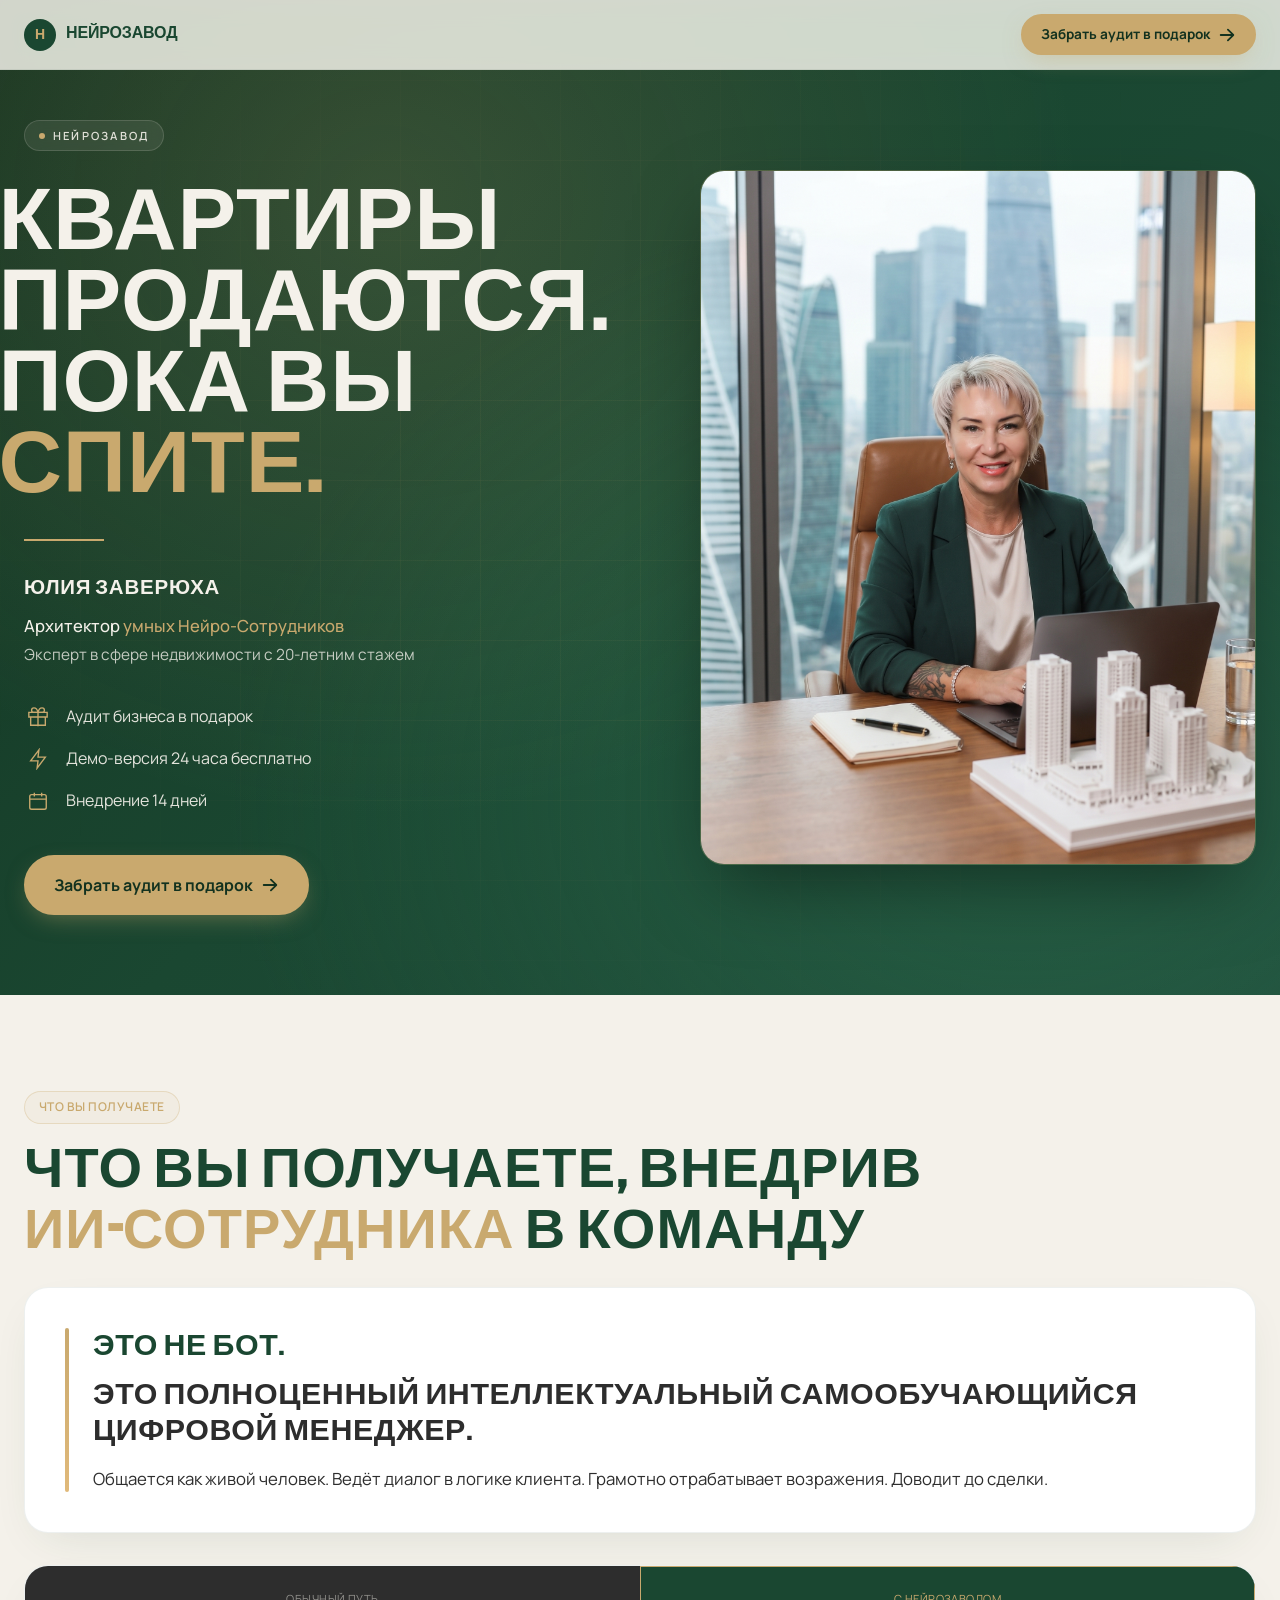
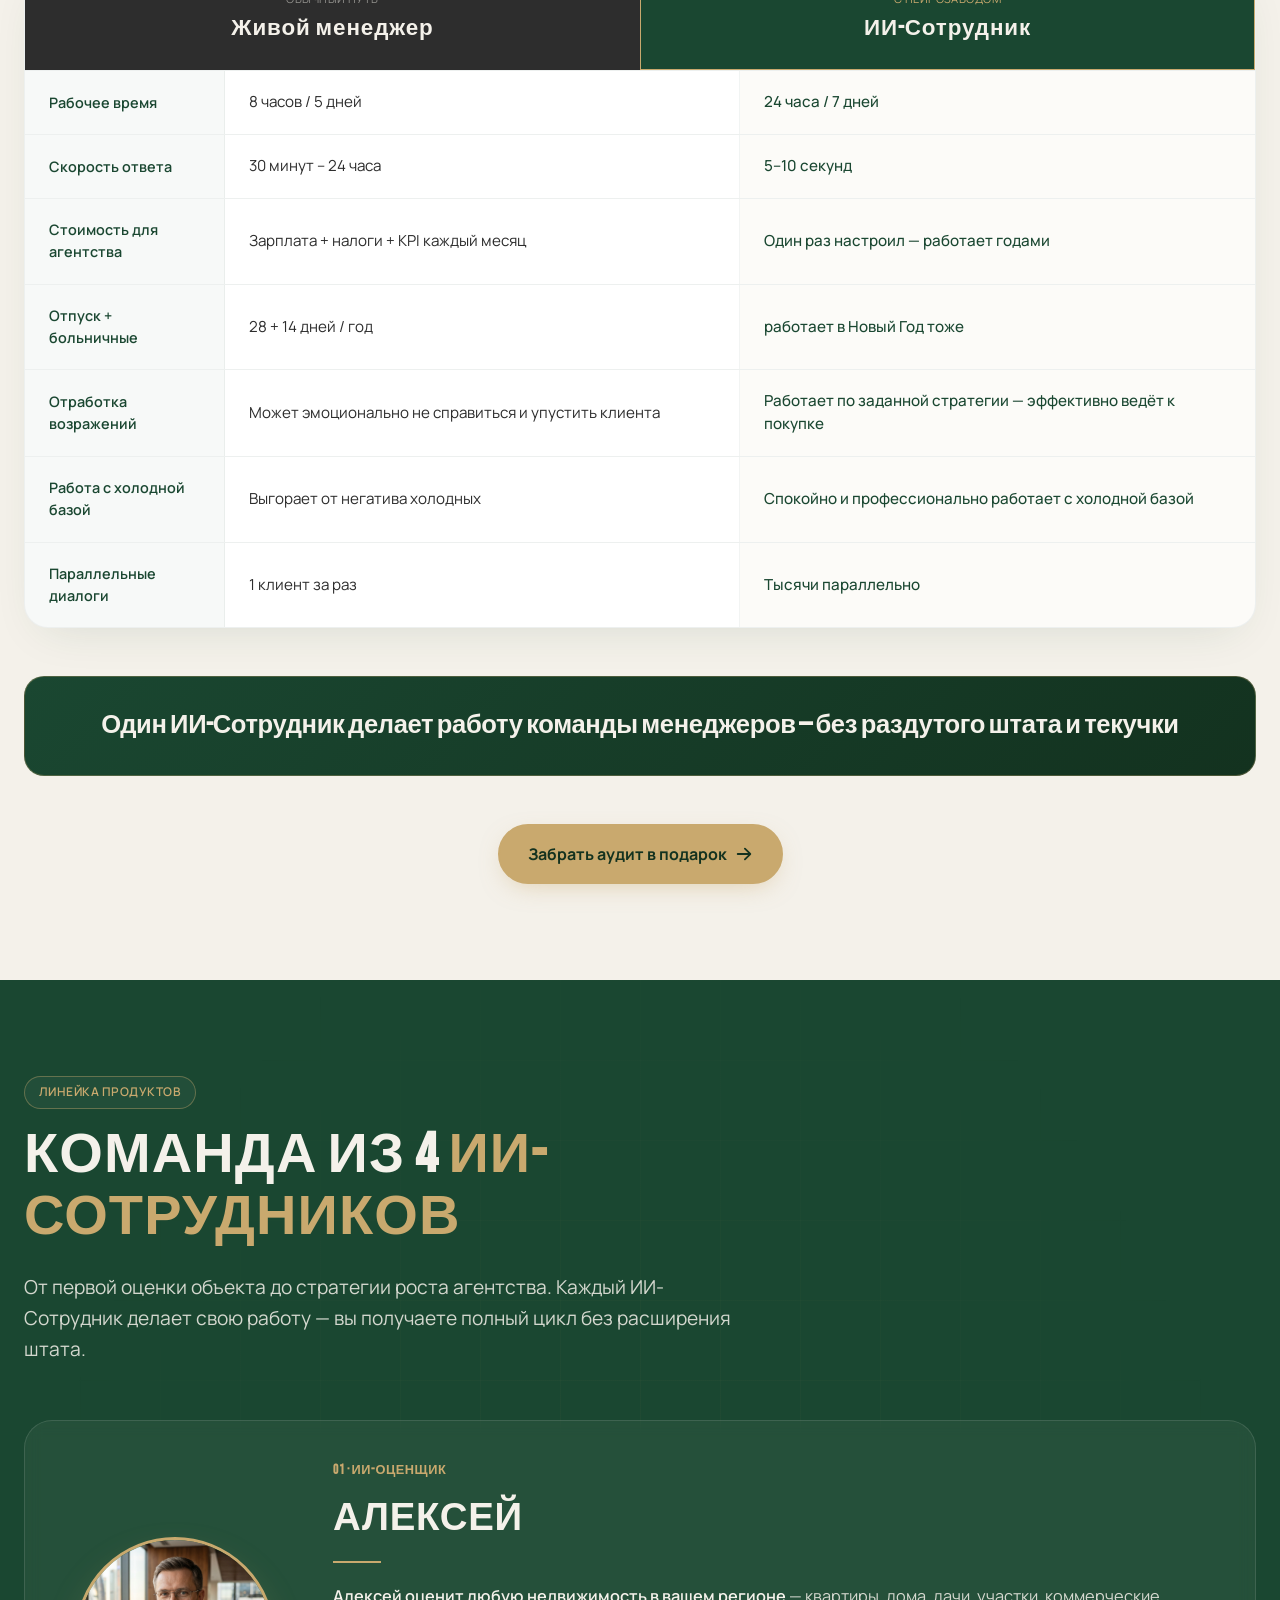
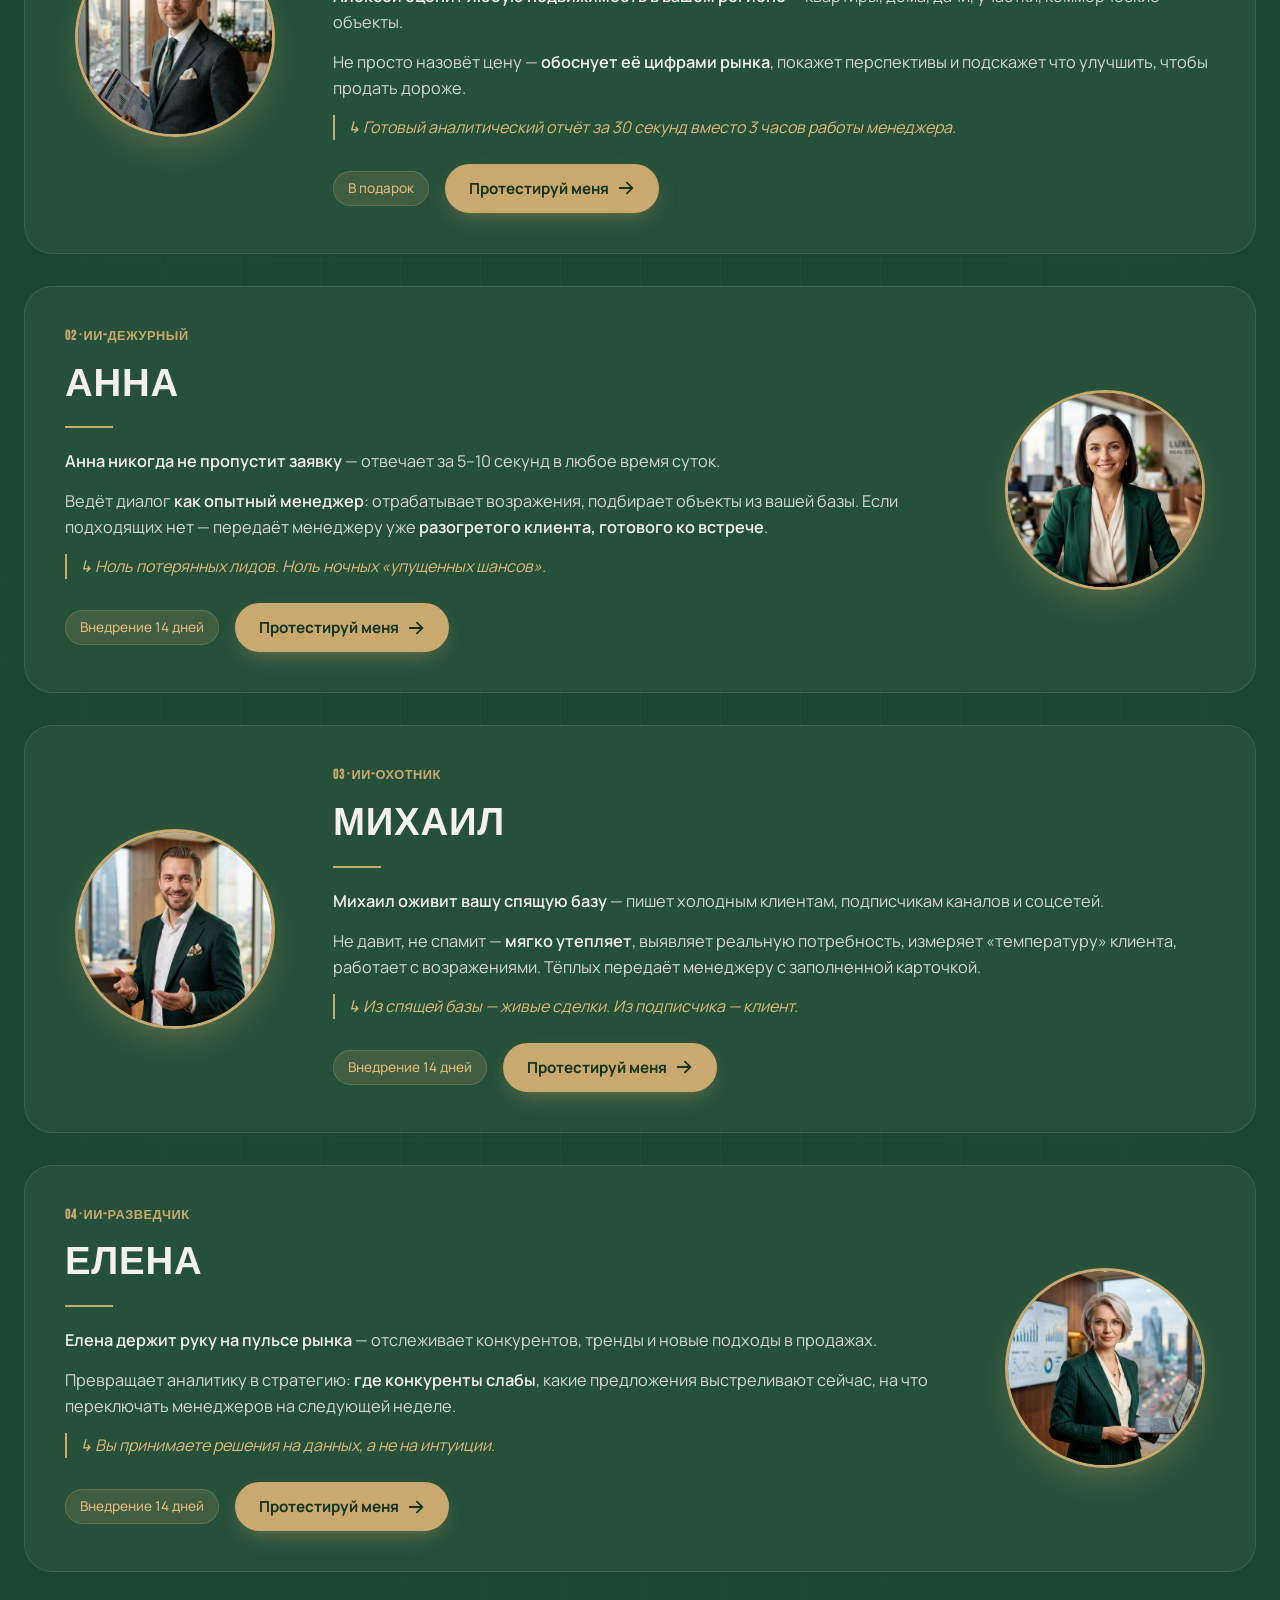
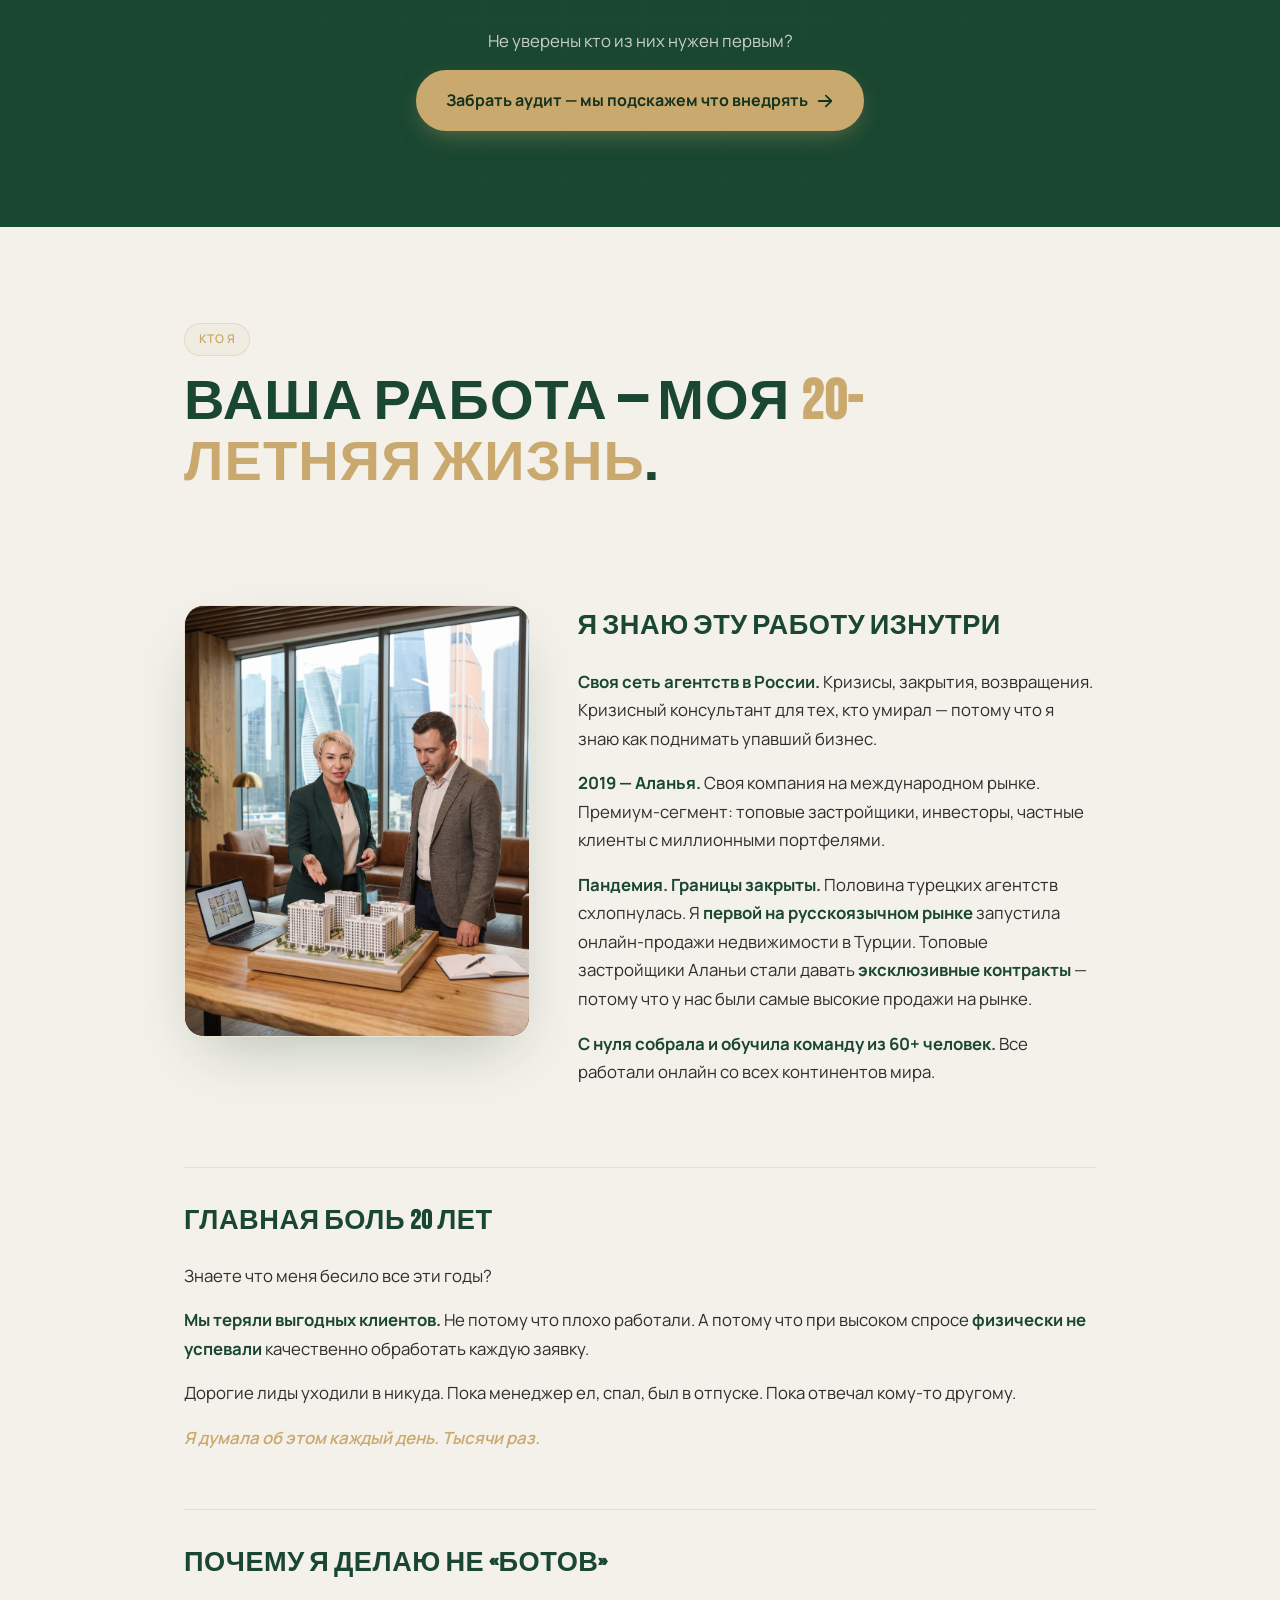
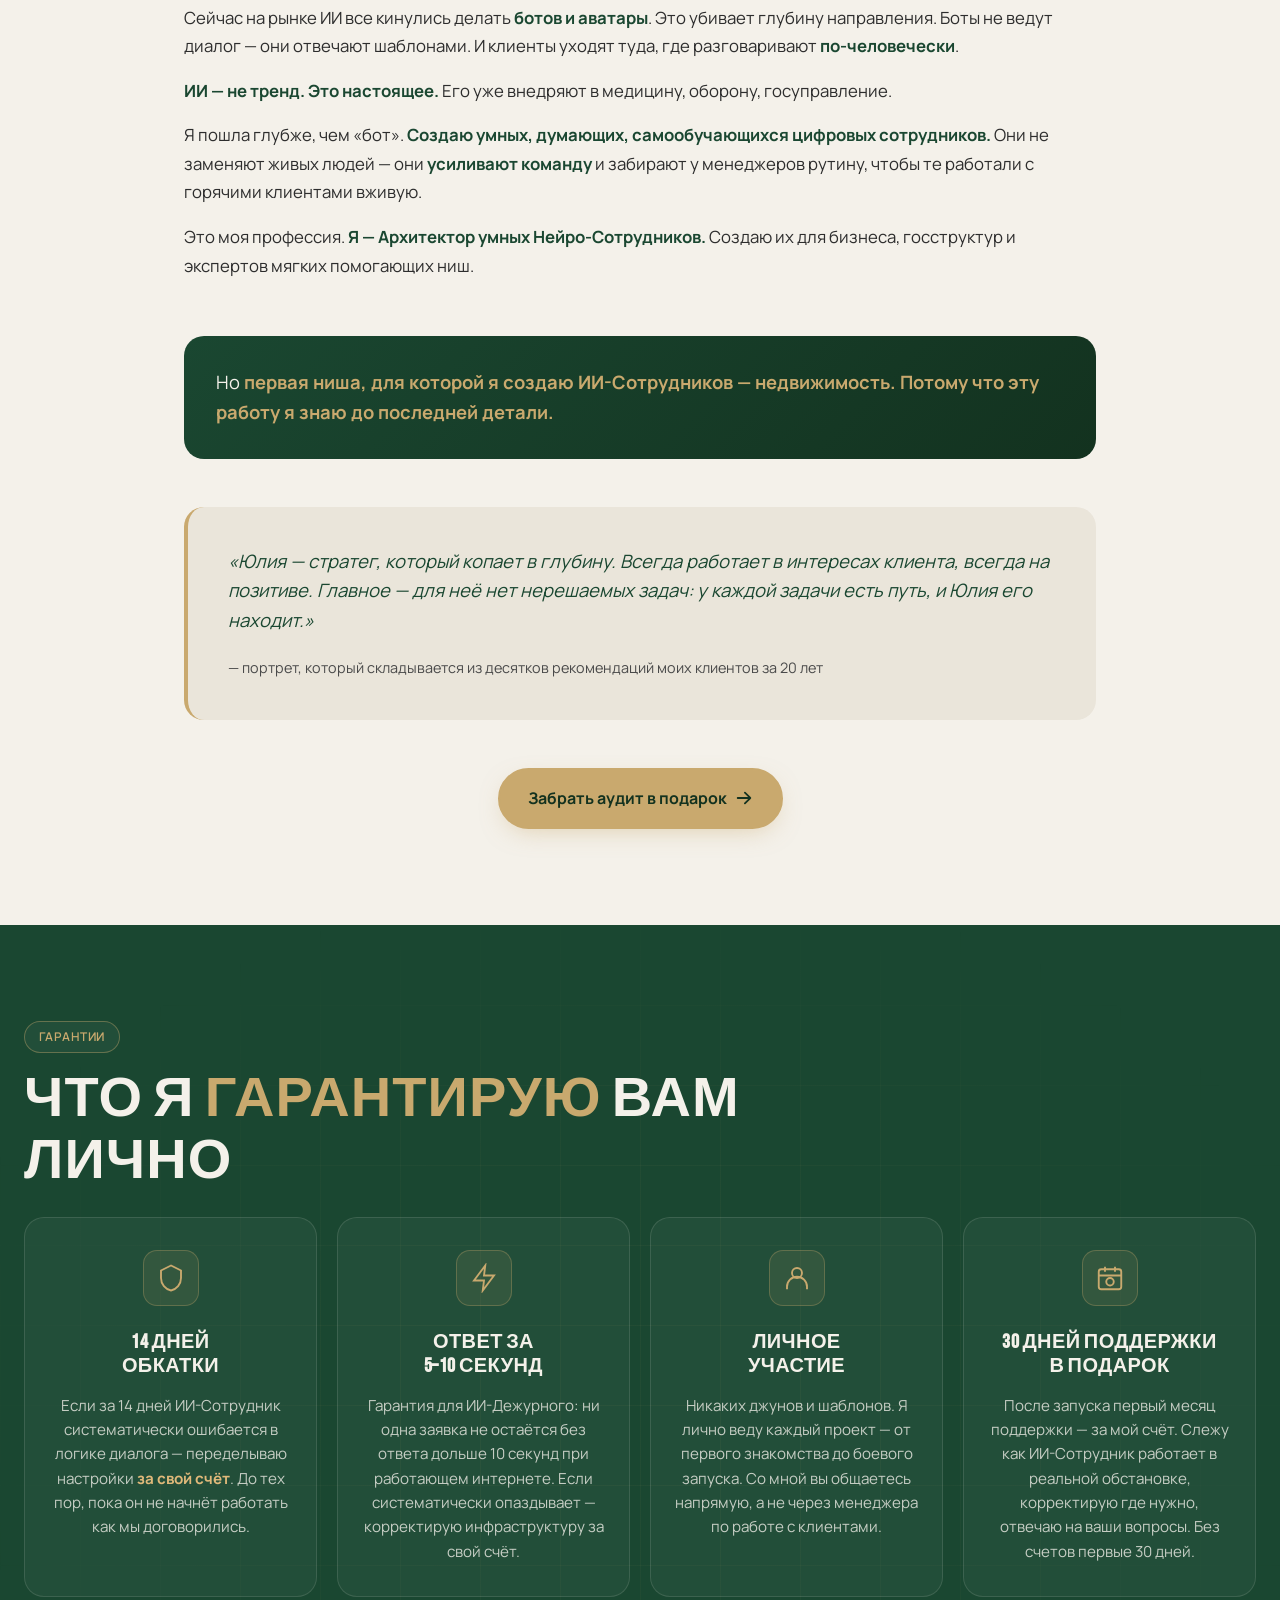
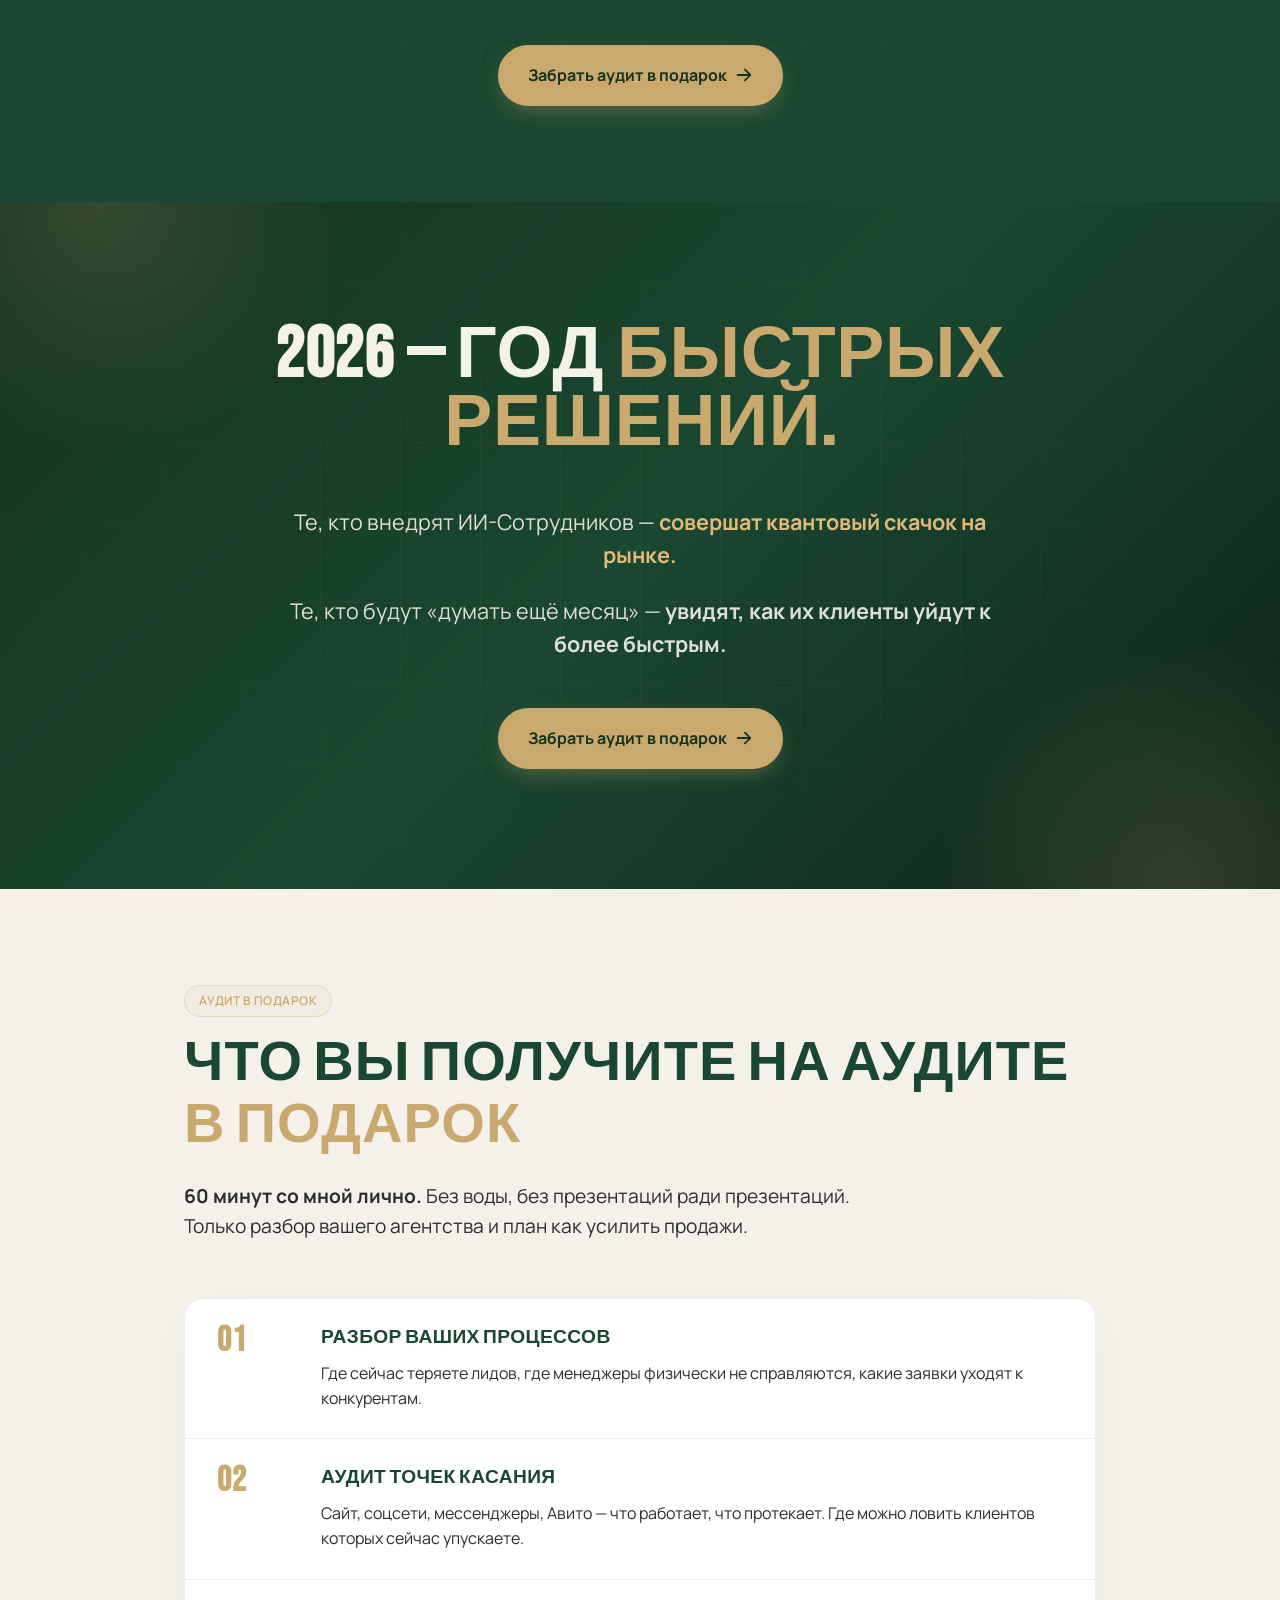
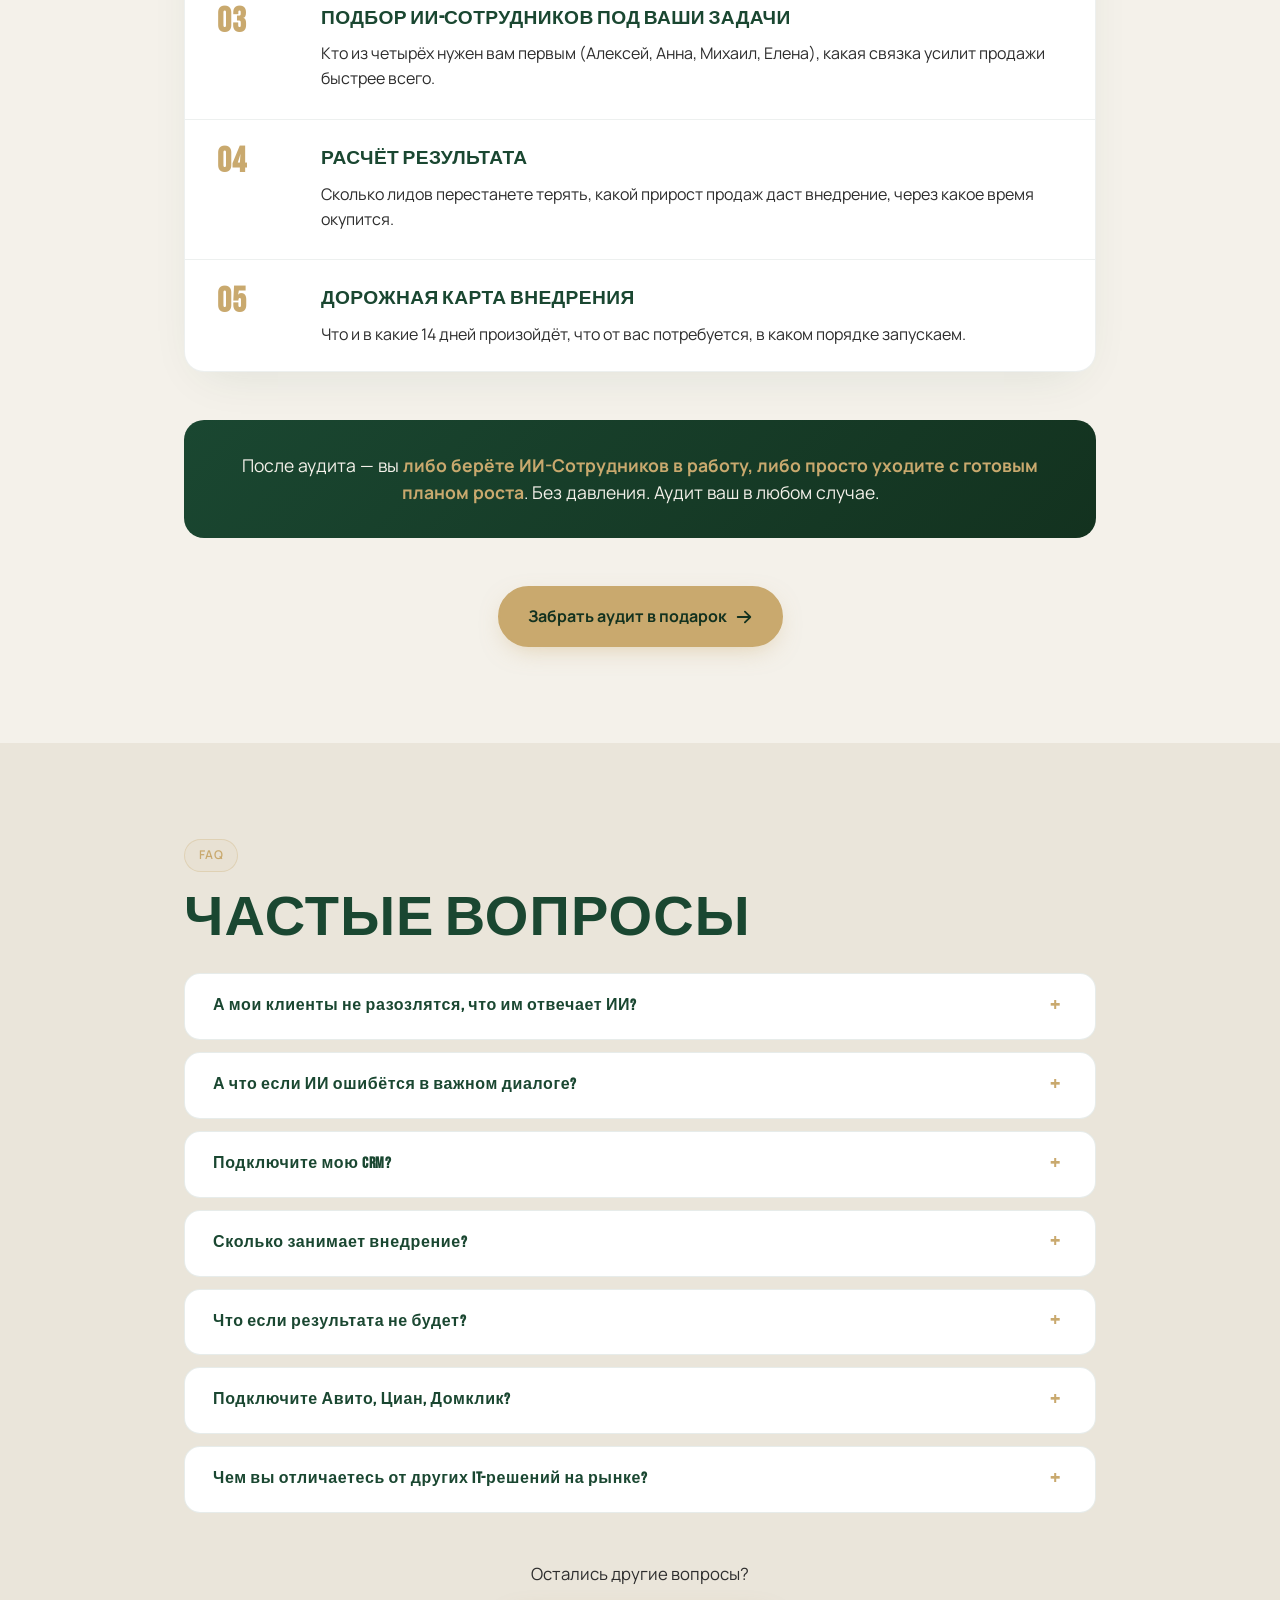
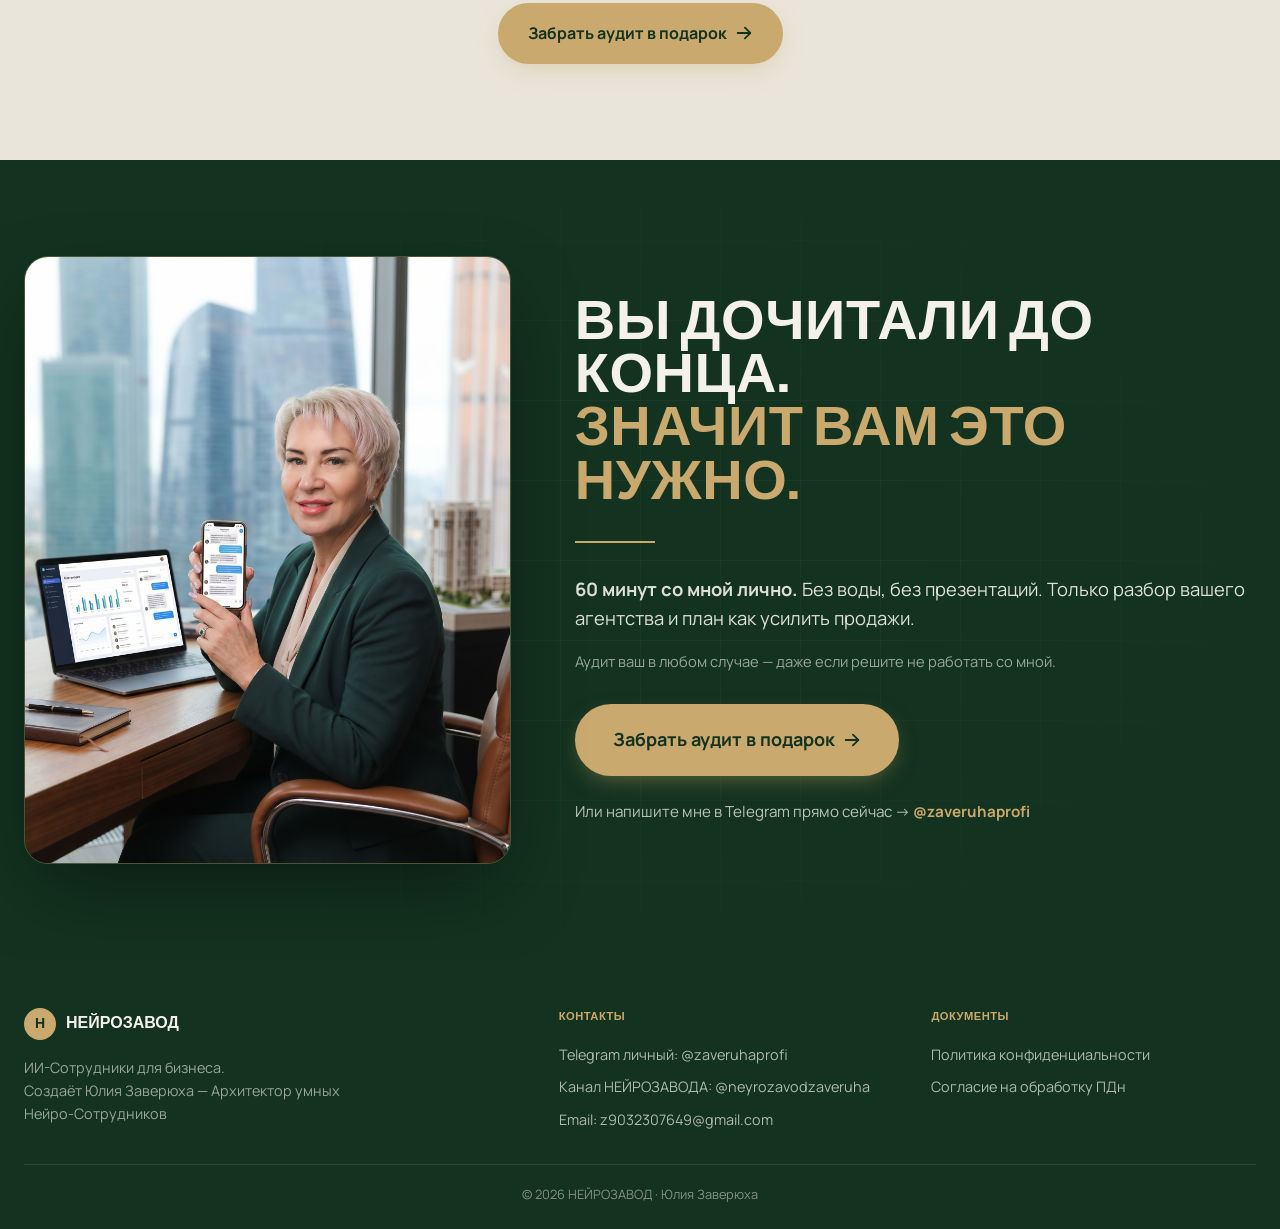
==== commit b754d0fb: "v2.1: Bebas Neue, фото Юлии и аватары, правки текстов" ====
--- a/index.html
+++ b/index.html
@@ -9,7 +9,7 @@
 
   <link rel="preconnect" href="https://fonts.googleapis.com" />
   <link rel="preconnect" href="https://fonts.gstatic.com" crossorigin />
-  <link href="https://fonts.googleapis.com/css2?family=Unbounded:wght@500;600;700;800&family=Manrope:wght@300;400;500;600;700&display=swap" rel="stylesheet" />
+  <link href="https://fonts.googleapis.com/css2?family=Bebas+Neue&family=Manrope:wght@300;400;500;600;700&display=swap" rel="stylesheet" />
 
   <link rel="stylesheet" href="styles.css" />
 </head>
@@ -111,13 +111,6 @@
         <p class="defining-sub">Общается как живой человек. Ведёт диалог в логике клиента. Грамотно отрабатывает возражения. Доводит до сделки.</p>
       </div>
     </div>
-
-    <ul class="check-list">
-      <li><svg class="check-icon" viewBox="0 0 24 24" fill="none" stroke="currentColor" stroke-width="2"><path d="M20 6L9 17l-5-5"/></svg>Общается как живой человек</li>
-      <li><svg class="check-icon" viewBox="0 0 24 24" fill="none" stroke="currentColor" stroke-width="2"><path d="M20 6L9 17l-5-5"/></svg>Ведёт диалог в логике клиента</li>
-      <li><svg class="check-icon" viewBox="0 0 24 24" fill="none" stroke="currentColor" stroke-width="2"><path d="M20 6L9 17l-5-5"/></svg>Грамотно отрабатывает возражения</li>
-      <li><svg class="check-icon" viewBox="0 0 24 24" fill="none" stroke="currentColor" stroke-width="2"><path d="M20 6L9 17l-5-5"/></svg>Доводит до сделки</li>
-    </ul>
 
     <div class="comparison">
       <div class="comparison-headers">
@@ -312,7 +305,7 @@
 
       <div class="story-text">
         <h3 class="story-act-title">Я знаю эту работу изнутри</h3>
-        <p><strong>Своя сеть агентств в России.</strong> Кризисы, закрытия, возвращения. Кризисный консультант для тех, кто умирал — потому что я знала как поднимать упавший бизнес.</p>
+        <p><strong>Своя сеть агентств в России.</strong> Кризисы, закрытия, возвращения. Кризисный консультант для тех, кто умирал — потому что я знаю как поднимать упавший бизнес.</p>
         <p><strong>2019 — Аланья.</strong> Своя компания на международном рынке. Премиум-сегмент: топовые застройщики, инвесторы, частные клиенты с миллионными портфелями.</p>
         <p><strong>Пандемия. Границы закрыты.</strong> Половина турецких агентств схлопнулась. Я <strong>первой на русскоязычном рынке</strong> запустила онлайн-продажи недвижимости в Турции. Топовые застройщики Аланьи стали давать <strong>эксклюзивные контракты</strong> — потому что у нас были самые высокие продажи на рынке.</p>
         <p><strong>С нуля собрала и обучила команду из 60+ человек.</strong> Все работали онлайн со всех континентов мира.</p>
--- a/styles.css
+++ b/styles.css
@@ -35,6 +35,37 @@
 .text-gold { color: var(--gold); }
 .text-gold-bright { color: var(--gold-bright); }
 
+/* Bebas Neue — display font, лучше работает в UPPERCASE с лёгким letter-spacing */
+.hero-headline,
+.section-title,
+.section-title-light,
+.defining-headline,
+.story-act-title,
+.guarantee-title,
+.declaration-headline,
+.final-headline,
+.agent-name,
+.audit-content h3 {
+  text-transform: uppercase;
+  letter-spacing: 0.02em !important;
+}
+.hero-author-name,
+.agent-num,
+.section-tag,
+.footer-tag,
+.comparison-header-tag,
+.comparison-header-title,
+.audit-num,
+.price-card-tier,
+.bundle-card-badge,
+.demo-title,
+.faq-item summary {
+  letter-spacing: 0.04em !important;
+}
+.hero-headline { letter-spacing: 0.01em !important; line-height: 0.92 !important; }
+.declaration-headline { letter-spacing: 0.01em !important; line-height: 0.95 !important; }
+.final-headline { letter-spacing: 0.01em !important; line-height: 0.95 !important; }
+
 /* ============================================================
    LAYOUT
    ============================================================ */
@@ -72,7 +103,7 @@
 .tag-on-dark { background: rgba(244, 241, 234, 0.04); border-color: rgba(201, 169, 110, 0.4); }
 
 .section-title {
-  font-family: 'Unbounded', sans-serif;
+  font-family: 'Bebas Neue', 'Arial Narrow', sans-serif;
   font-size: clamp(2rem, 4.5vw, 3.5rem);
   font-weight: 700;
   letter-spacing: -0.025em;
@@ -130,7 +161,7 @@
   display: flex;
   align-items: center;
   gap: 10px;
-  font-family: 'Unbounded', sans-serif;
+  font-family: 'Bebas Neue', 'Arial Narrow', sans-serif;
   font-weight: 600;
   color: var(--emerald);
   letter-spacing: -0.01em;
@@ -279,7 +310,7 @@
 }
 
 .hero-headline {
-  font-family: 'Unbounded', sans-serif;
+  font-family: 'Bebas Neue', 'Arial Narrow', sans-serif;
   font-size: clamp(2.5rem, 7vw, 5.5rem);
   font-weight: 800;
   line-height: 0.98;
@@ -308,7 +339,7 @@
   animation: fadeInUp .9s cubic-bezier(.2, .7, .2, 1) .4s both;
 }
 .hero-author-name {
-  font-family: 'Unbounded', sans-serif;
+  font-family: 'Bebas Neue', 'Arial Narrow', sans-serif;
   font-size: clamp(1.1rem, 1.6vw, 1.4rem);
   font-weight: 700;
   letter-spacing: 0.02em;
@@ -403,7 +434,7 @@
   z-index: 3;
 }
 .photo-fallback-name {
-  font-family: 'Unbounded', sans-serif;
+  font-family: 'Bebas Neue', 'Arial Narrow', sans-serif;
   font-weight: 800;
   font-size: clamp(1.5rem, 3vw, 2.2rem);
   color: var(--cream);
@@ -454,7 +485,7 @@
 }
 .defining-content { flex: 1; }
 .defining-headline {
-  font-family: 'Unbounded', sans-serif;
+  font-family: 'Bebas Neue', 'Arial Narrow', sans-serif;
   font-size: clamp(1.4rem, 2.5vw, 1.9rem);
   font-weight: 700;
   letter-spacing: -0.02em;
@@ -526,7 +557,7 @@
 }
 .comparison-header-right .comparison-header-tag { color: var(--gold); }
 .comparison-header-title {
-  font-family: 'Unbounded', sans-serif;
+  font-family: 'Bebas Neue', 'Arial Narrow', sans-serif;
   font-size: 1.4rem;
   font-weight: 700;
 }
@@ -569,7 +600,7 @@
   background: linear-gradient(135deg, var(--emerald) 0%, var(--emerald-dark) 100%);
   border-radius: 20px;
   text-align: center;
-  font-family: 'Unbounded', sans-serif;
+  font-family: 'Bebas Neue', 'Arial Narrow', sans-serif;
   font-size: clamp(1.1rem, 2vw, 1.6rem);
   font-weight: 700;
   letter-spacing: -0.015em;
@@ -615,7 +646,7 @@
 .avatar-fallback-letter {
   position: absolute; inset: 0;
   display: flex; align-items: center; justify-content: center;
-  font-family: 'Unbounded', sans-serif;
+  font-family: 'Bebas Neue', 'Arial Narrow', sans-serif;
   font-size: 4rem;
   font-weight: 800;
   color: var(--gold);
@@ -624,7 +655,7 @@
 .agent-avatar.avatar-fallback .avatar-fallback-letter { z-index: 3; }
 
 .agent-num {
-  font-family: 'Unbounded', sans-serif;
+  font-family: 'Bebas Neue', 'Arial Narrow', sans-serif;
   font-size: 0.8rem;
   font-weight: 600;
   letter-spacing: 0.18em;
@@ -632,7 +663,7 @@
   margin-bottom: 8px;
 }
 .agent-name {
-  font-family: 'Unbounded', sans-serif;
+  font-family: 'Bebas Neue', 'Arial Narrow', sans-serif;
   font-size: clamp(1.8rem, 3vw, 2.4rem);
   font-weight: 700;
   letter-spacing: -0.02em;
@@ -709,7 +740,7 @@
 .story-text strong { color: var(--emerald); }
 
 .story-act-title {
-  font-family: 'Unbounded', sans-serif;
+  font-family: 'Bebas Neue', 'Arial Narrow', sans-serif;
   font-size: clamp(1.3rem, 2.2vw, 1.7rem);
   font-weight: 700;
   letter-spacing: -0.02em;
@@ -801,7 +832,7 @@
 }
 .guarantee-icon svg { width: 30px; height: 30px; }
 .guarantee-title {
-  font-family: 'Unbounded', sans-serif;
+  font-family: 'Bebas Neue', 'Arial Narrow', sans-serif;
   font-size: 1.25rem;
   font-weight: 700;
   letter-spacing: -0.01em;
@@ -836,7 +867,7 @@
 .declaration-glow-2 { bottom: -250px; right: -150px; }
 
 .declaration-headline {
-  font-family: 'Unbounded', sans-serif;
+  font-family: 'Bebas Neue', 'Arial Narrow', sans-serif;
   font-size: clamp(2.2rem, 6vw, 4.5rem);
   font-weight: 800;
   line-height: 1;
@@ -878,14 +909,14 @@
 .audit-item:first-child { border-top: none; }
 .audit-item:hover { background: rgba(201, 169, 110, 0.04); }
 .audit-num {
-  font-family: 'Unbounded', sans-serif;
+  font-family: 'Bebas Neue', 'Arial Narrow', sans-serif;
   font-size: 2.2rem;
   font-weight: 800;
   color: var(--gold);
   line-height: 1;
 }
 .audit-content h3 {
-  font-family: 'Unbounded', sans-serif;
+  font-family: 'Bebas Neue', 'Arial Narrow', sans-serif;
   font-size: 1.2rem;
   font-weight: 700;
   letter-spacing: -0.01em;
@@ -932,7 +963,7 @@
   cursor: pointer;
   list-style: none;
   padding: 20px 64px 20px 28px;
-  font-family: 'Unbounded', sans-serif;
+  font-family: 'Bebas Neue', 'Arial Narrow', sans-serif;
   font-weight: 600;
   font-size: 1rem;
   color: var(--emerald);
@@ -979,7 +1010,7 @@
 }
 .final-photo img { width: 100%; height: 100%; object-fit: cover; position: relative; z-index: 2; }
 .final-headline {
-  font-family: 'Unbounded', sans-serif;
+  font-family: 'Bebas Neue', 'Arial Narrow', sans-serif;
   font-size: clamp(2rem, 4.5vw, 3.5rem);
   font-weight: 800;
   letter-spacing: -0.03em;
@@ -1030,7 +1061,7 @@
   display: flex;
   align-items: center;
   gap: 10px;
-  font-family: 'Unbounded', sans-serif;
+  font-family: 'Bebas Neue', 'Arial Narrow', sans-serif;
   font-weight: 700;
   color: var(--cream);
   margin-bottom: 16px;
@@ -1051,7 +1082,7 @@
   max-width: 320px;
 }
 .footer-tag {
-  font-family: 'Unbounded', sans-serif;
+  font-family: 'Bebas Neue', 'Arial Narrow', sans-serif;
   font-size: 0.7rem;
   font-weight: 600;
   letter-spacing: 0.18em;
@@ -1143,12 +1174,12 @@
   color: var(--gold);
   border-radius: 50%;
   display: flex; align-items: center; justify-content: center;
-  font-family: 'Unbounded', sans-serif;
+  font-family: 'Bebas Neue', 'Arial Narrow', sans-serif;
   font-size: 1.2rem; font-weight: 700;
   border: 2px solid var(--gold);
 }
 .demo-title {
-  font-family: 'Unbounded', sans-serif;
+  font-family: 'Bebas Neue', 'Arial Narrow', sans-serif;
   font-weight: 600;
   color: var(--emerald);
   font-size: 1.05rem;
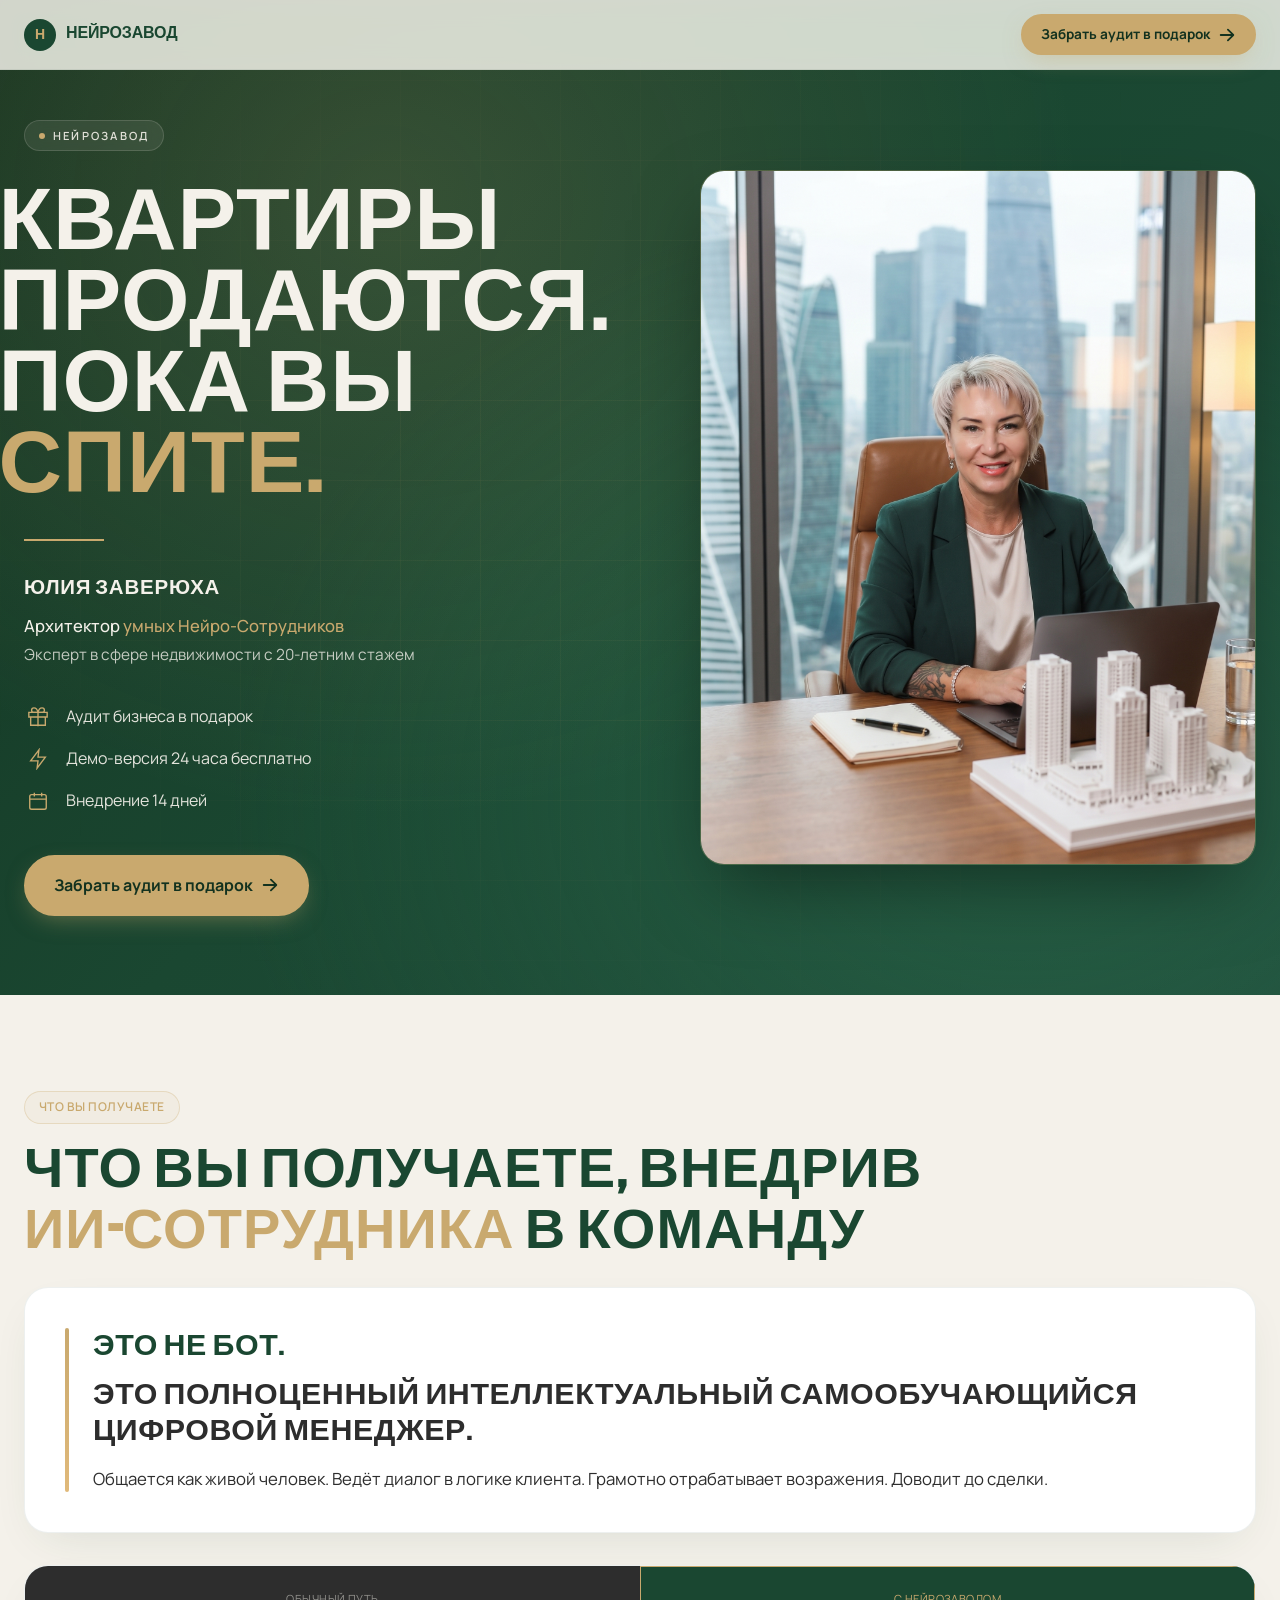
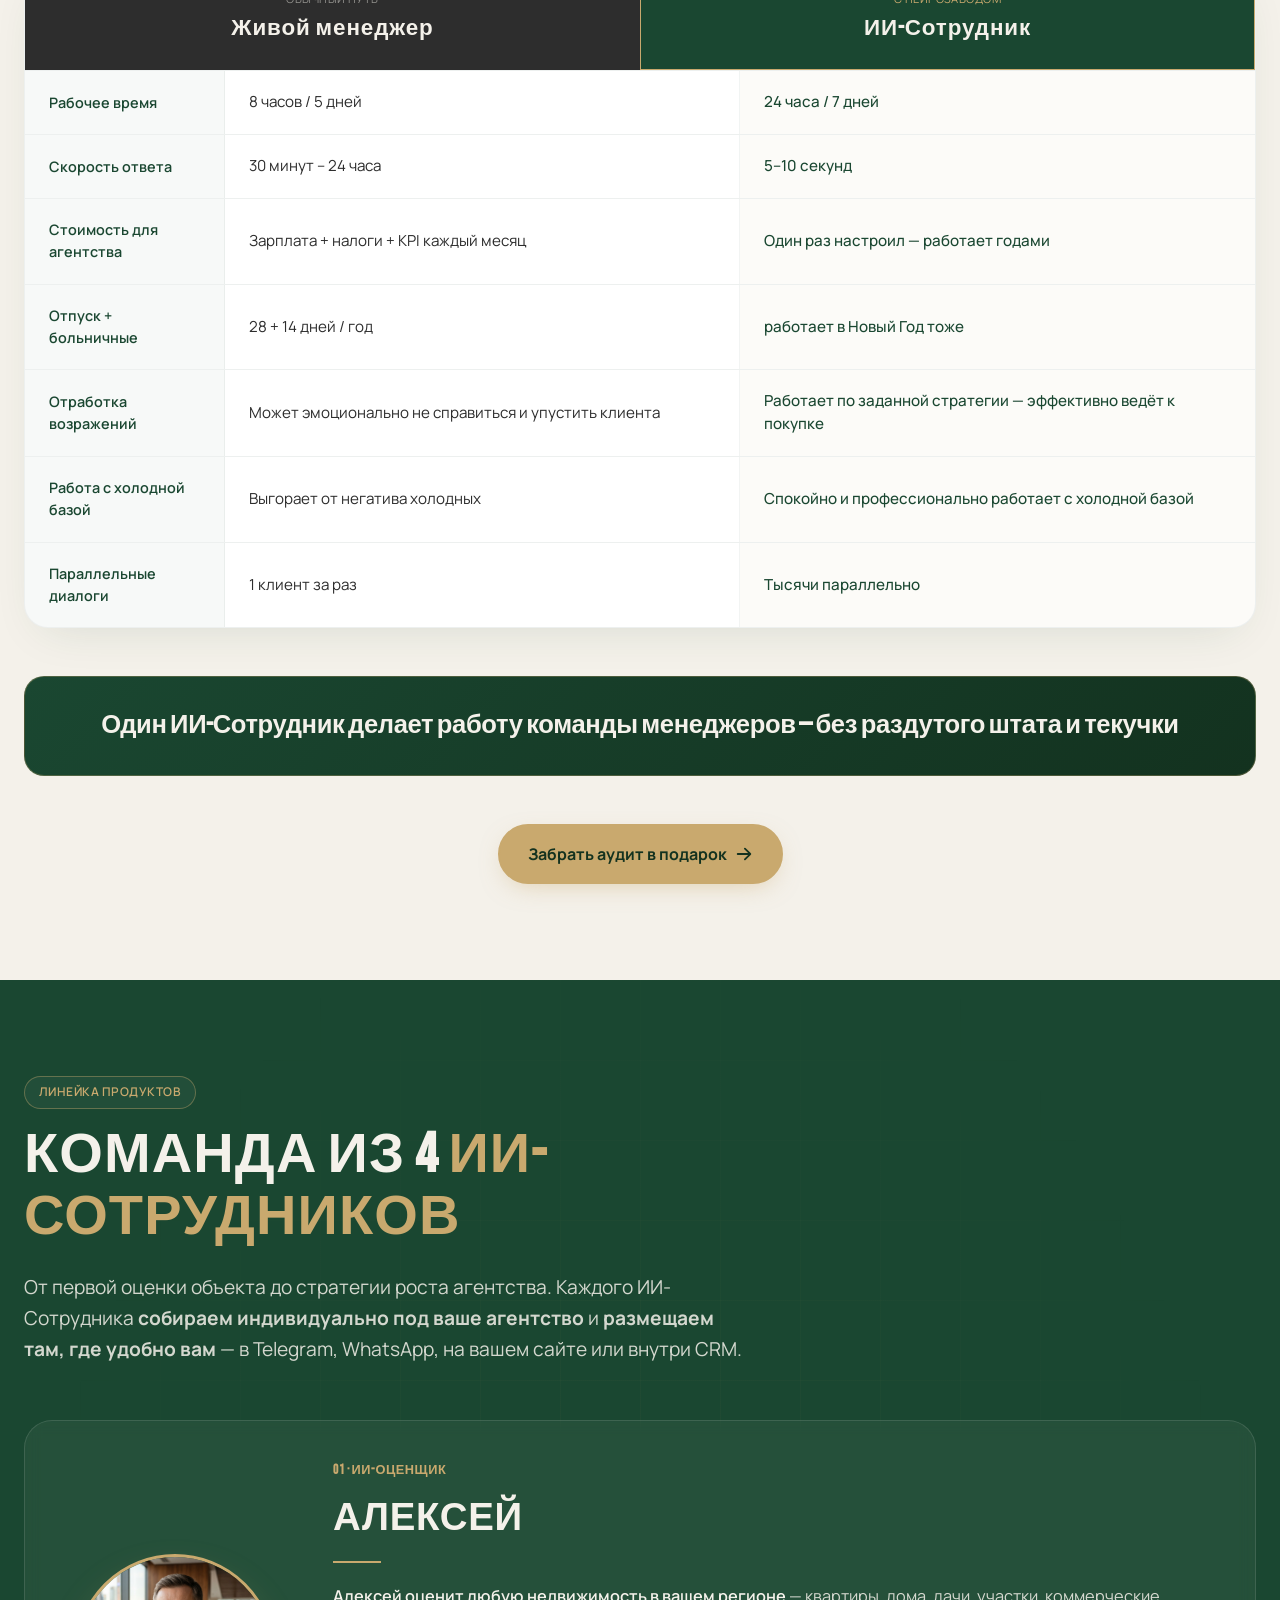
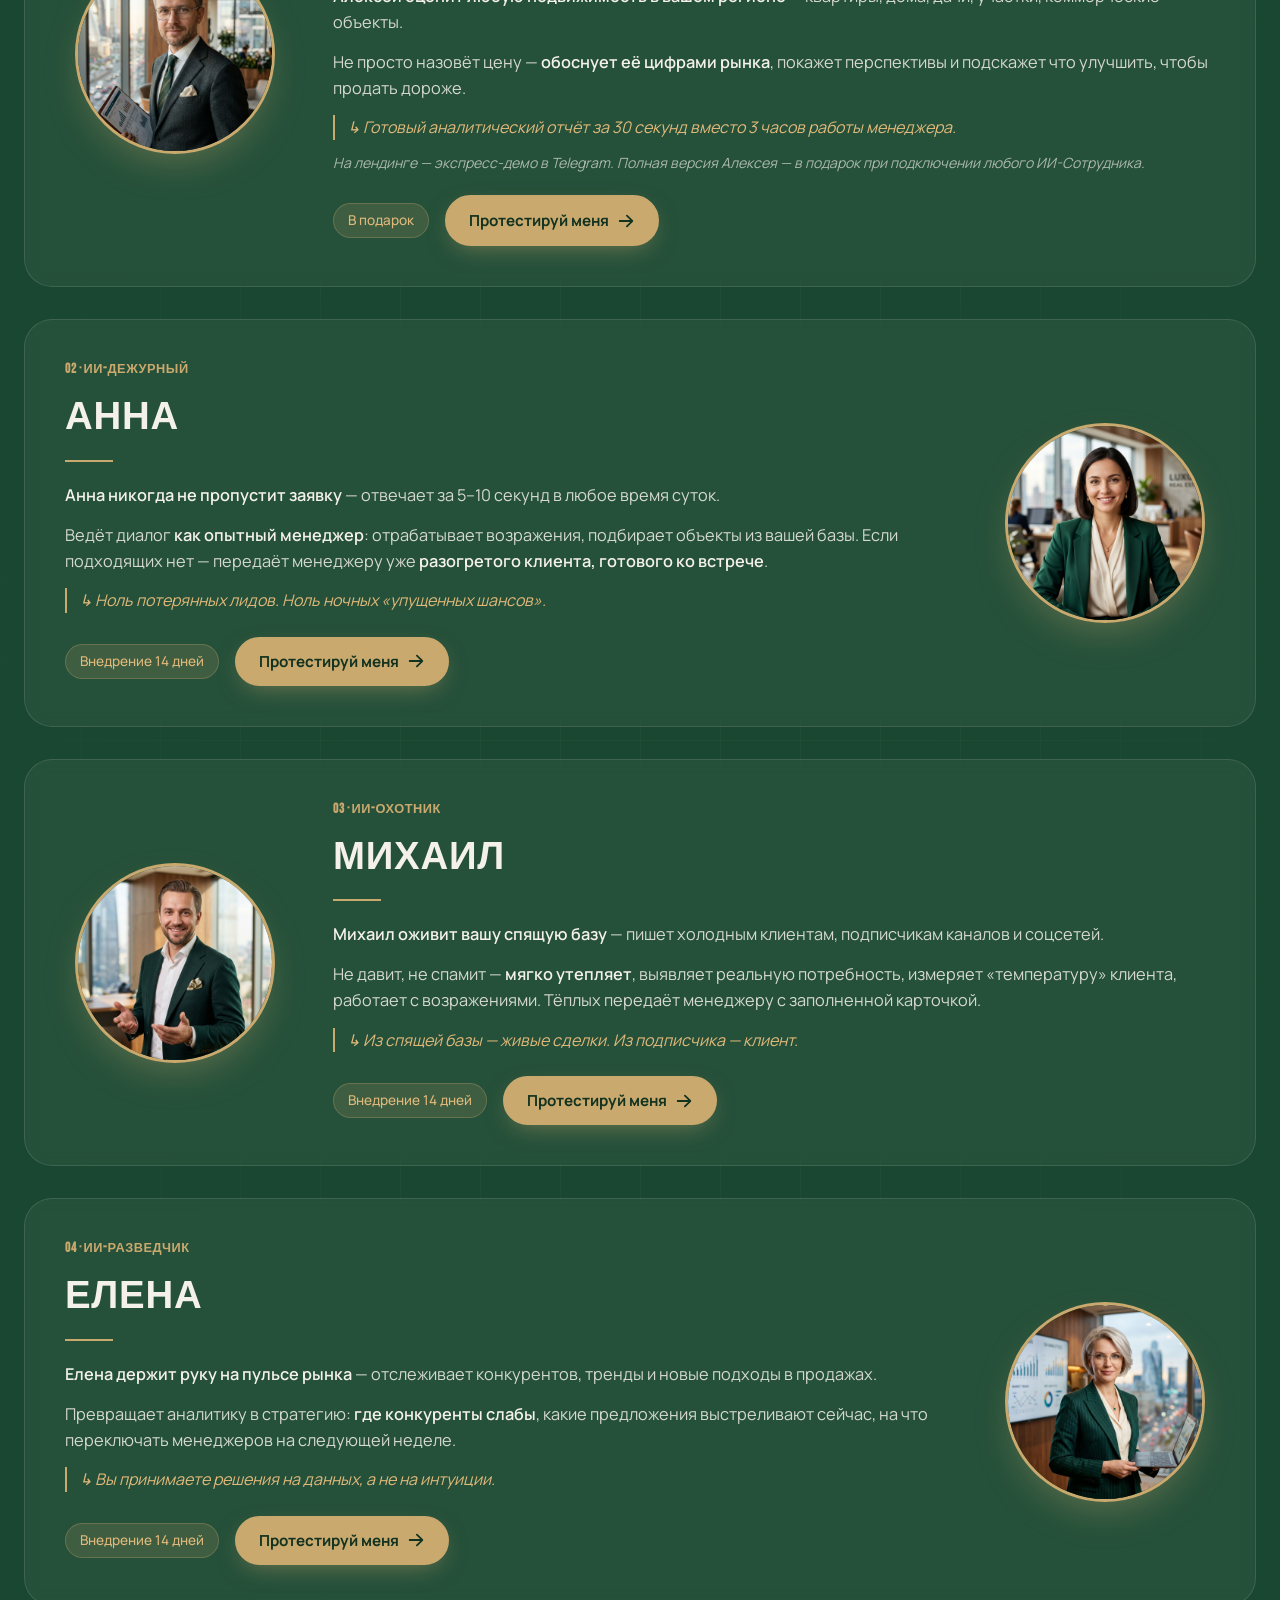
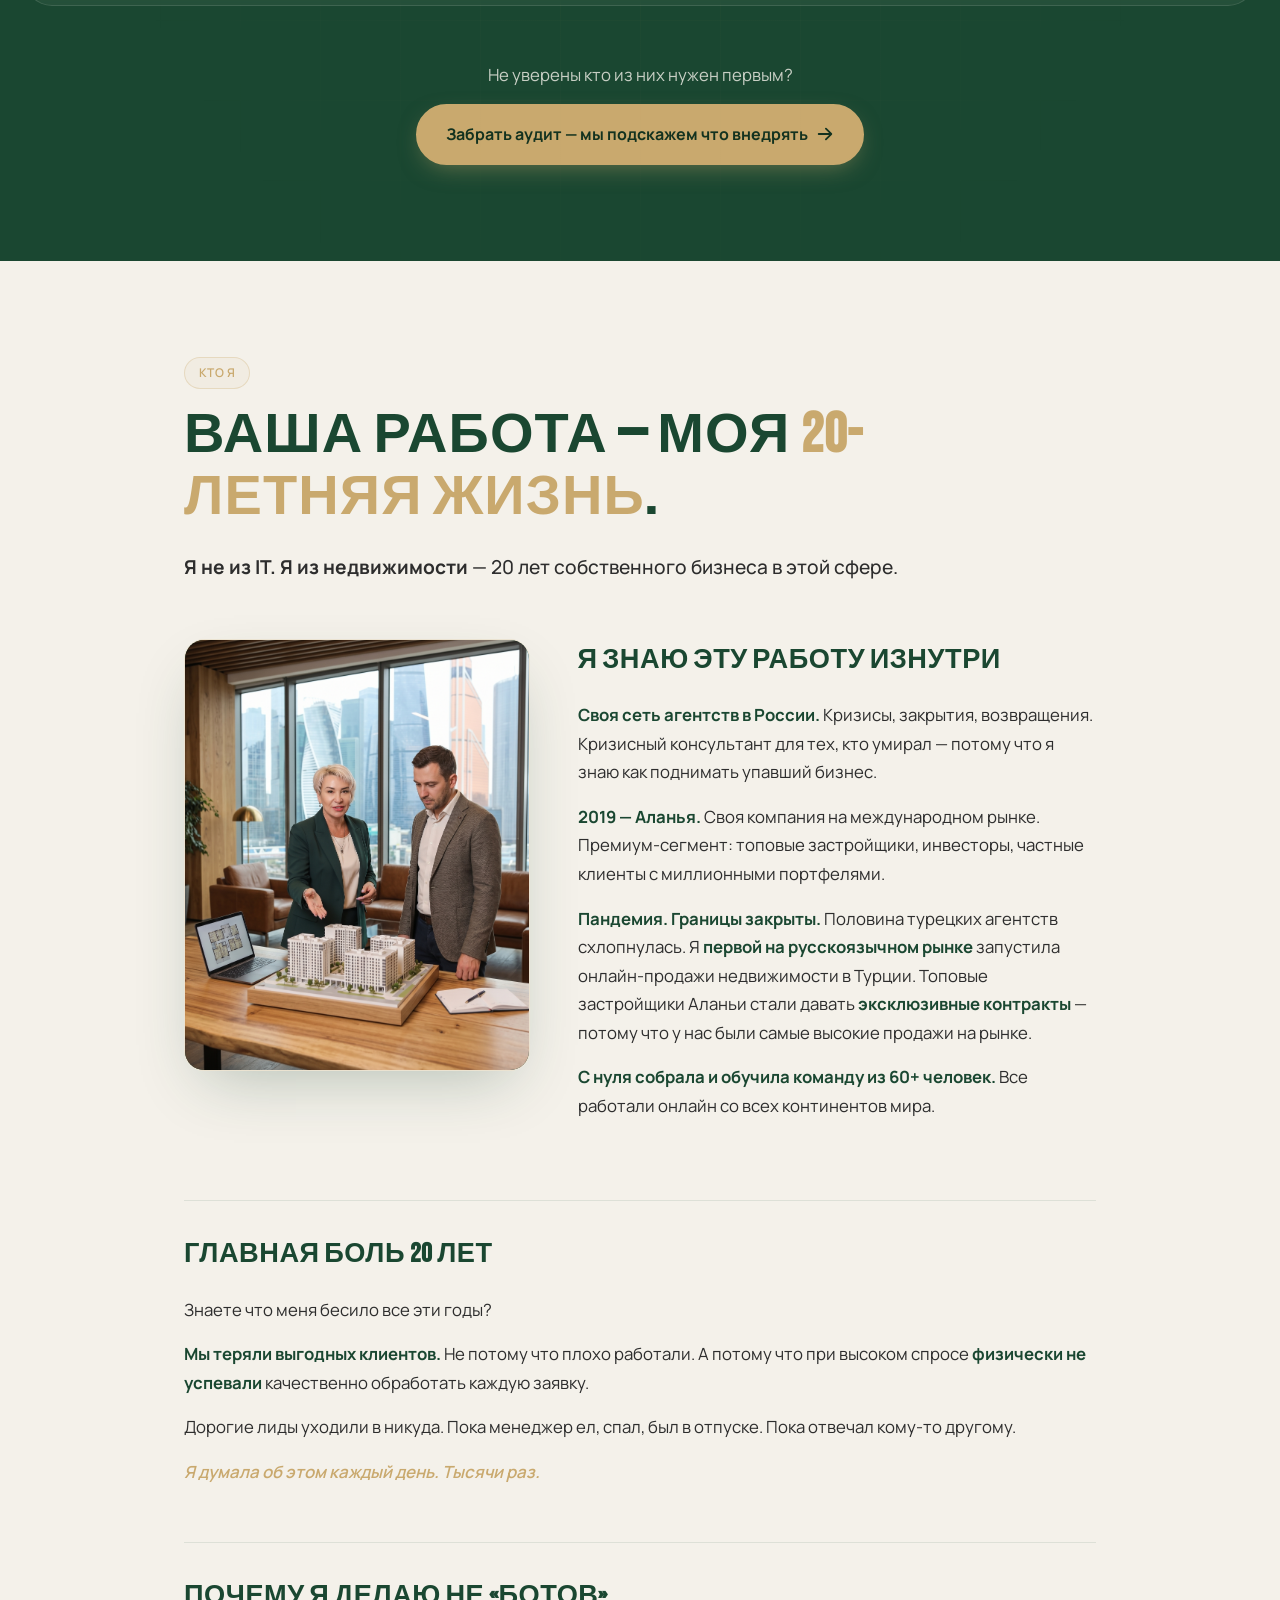
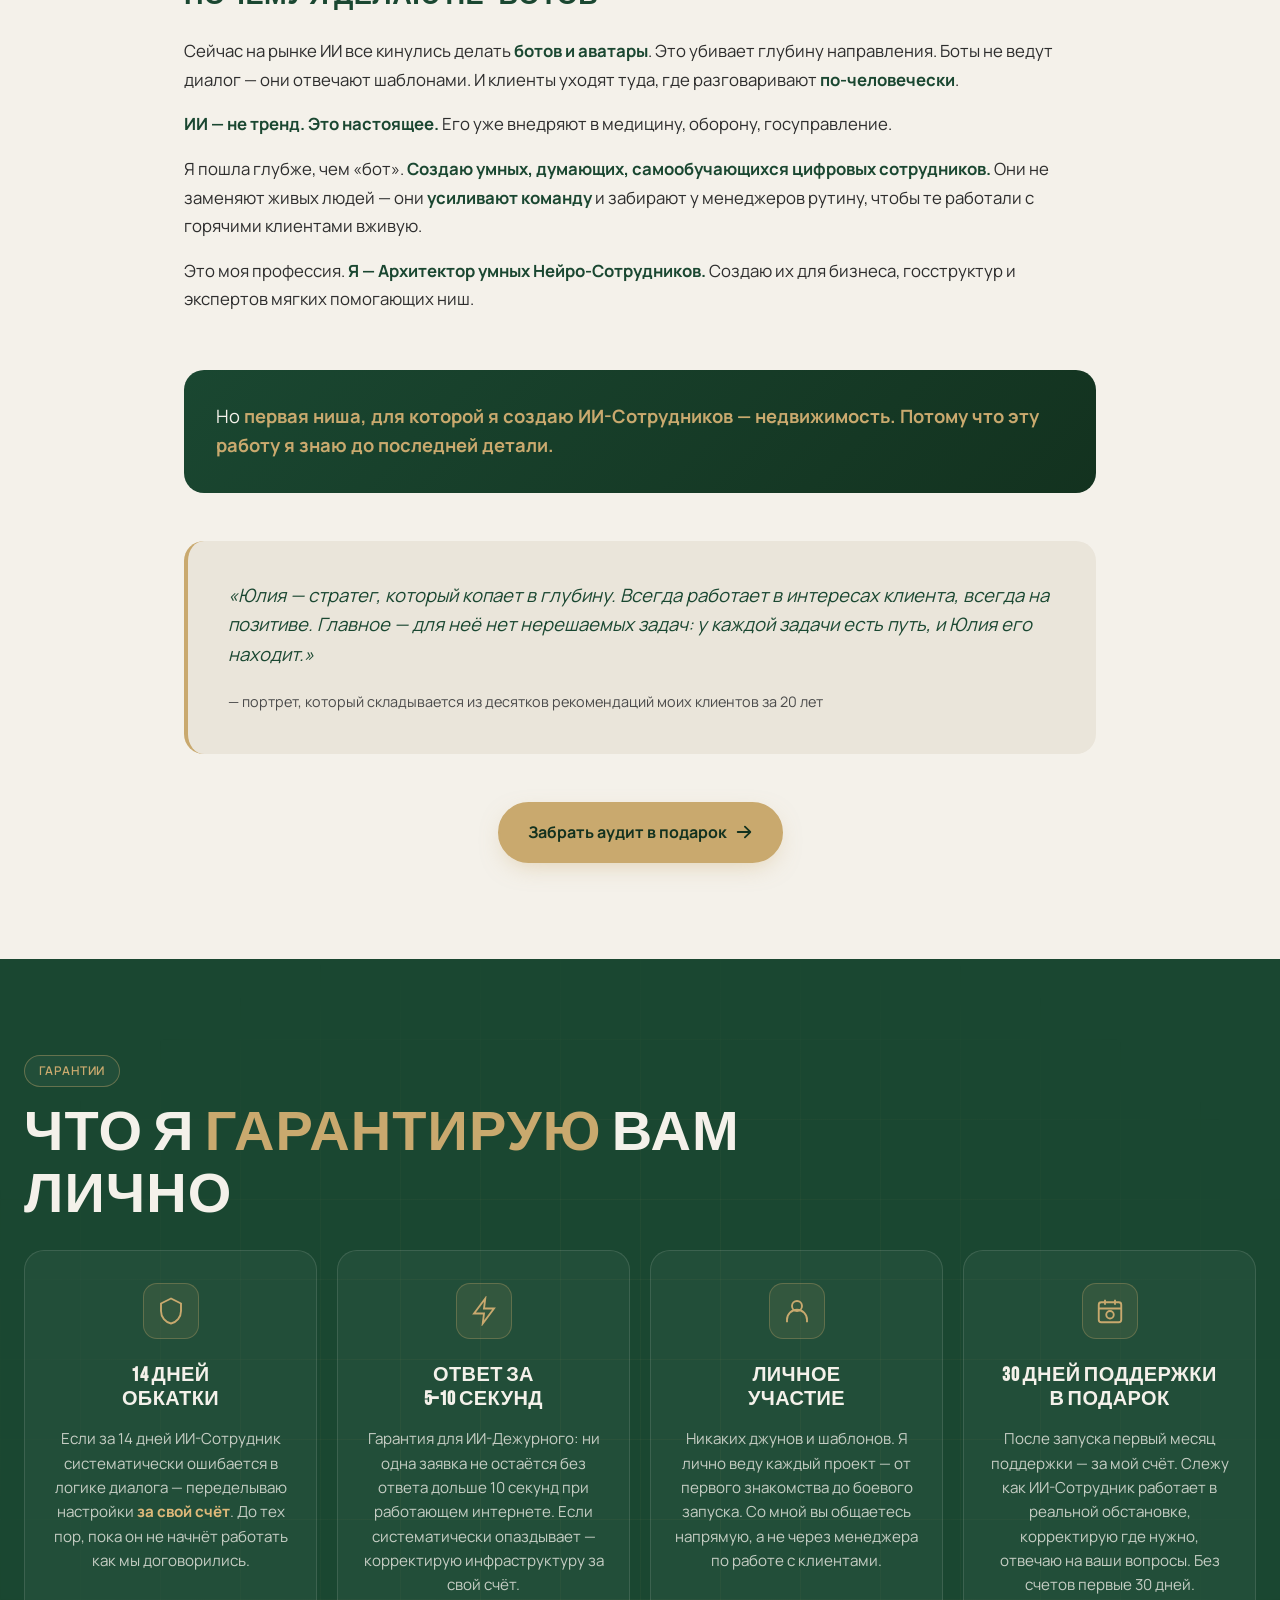
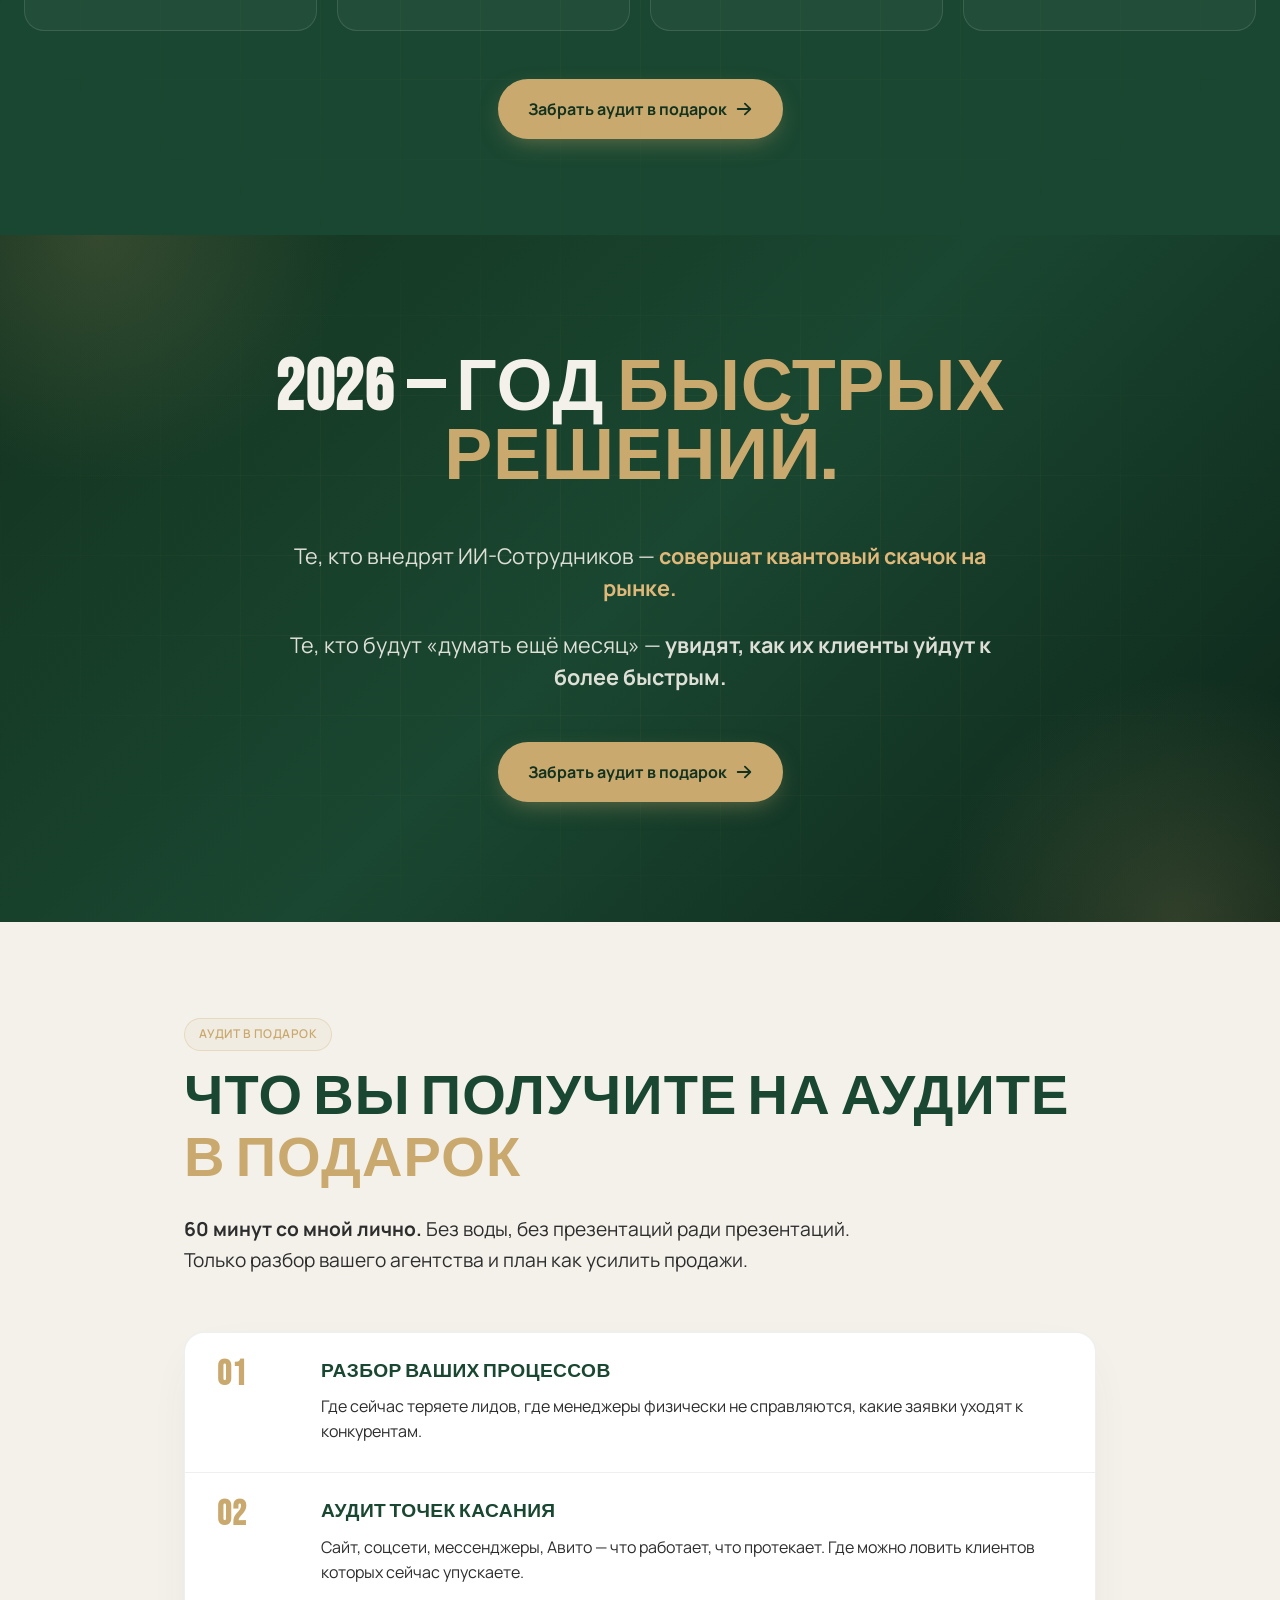
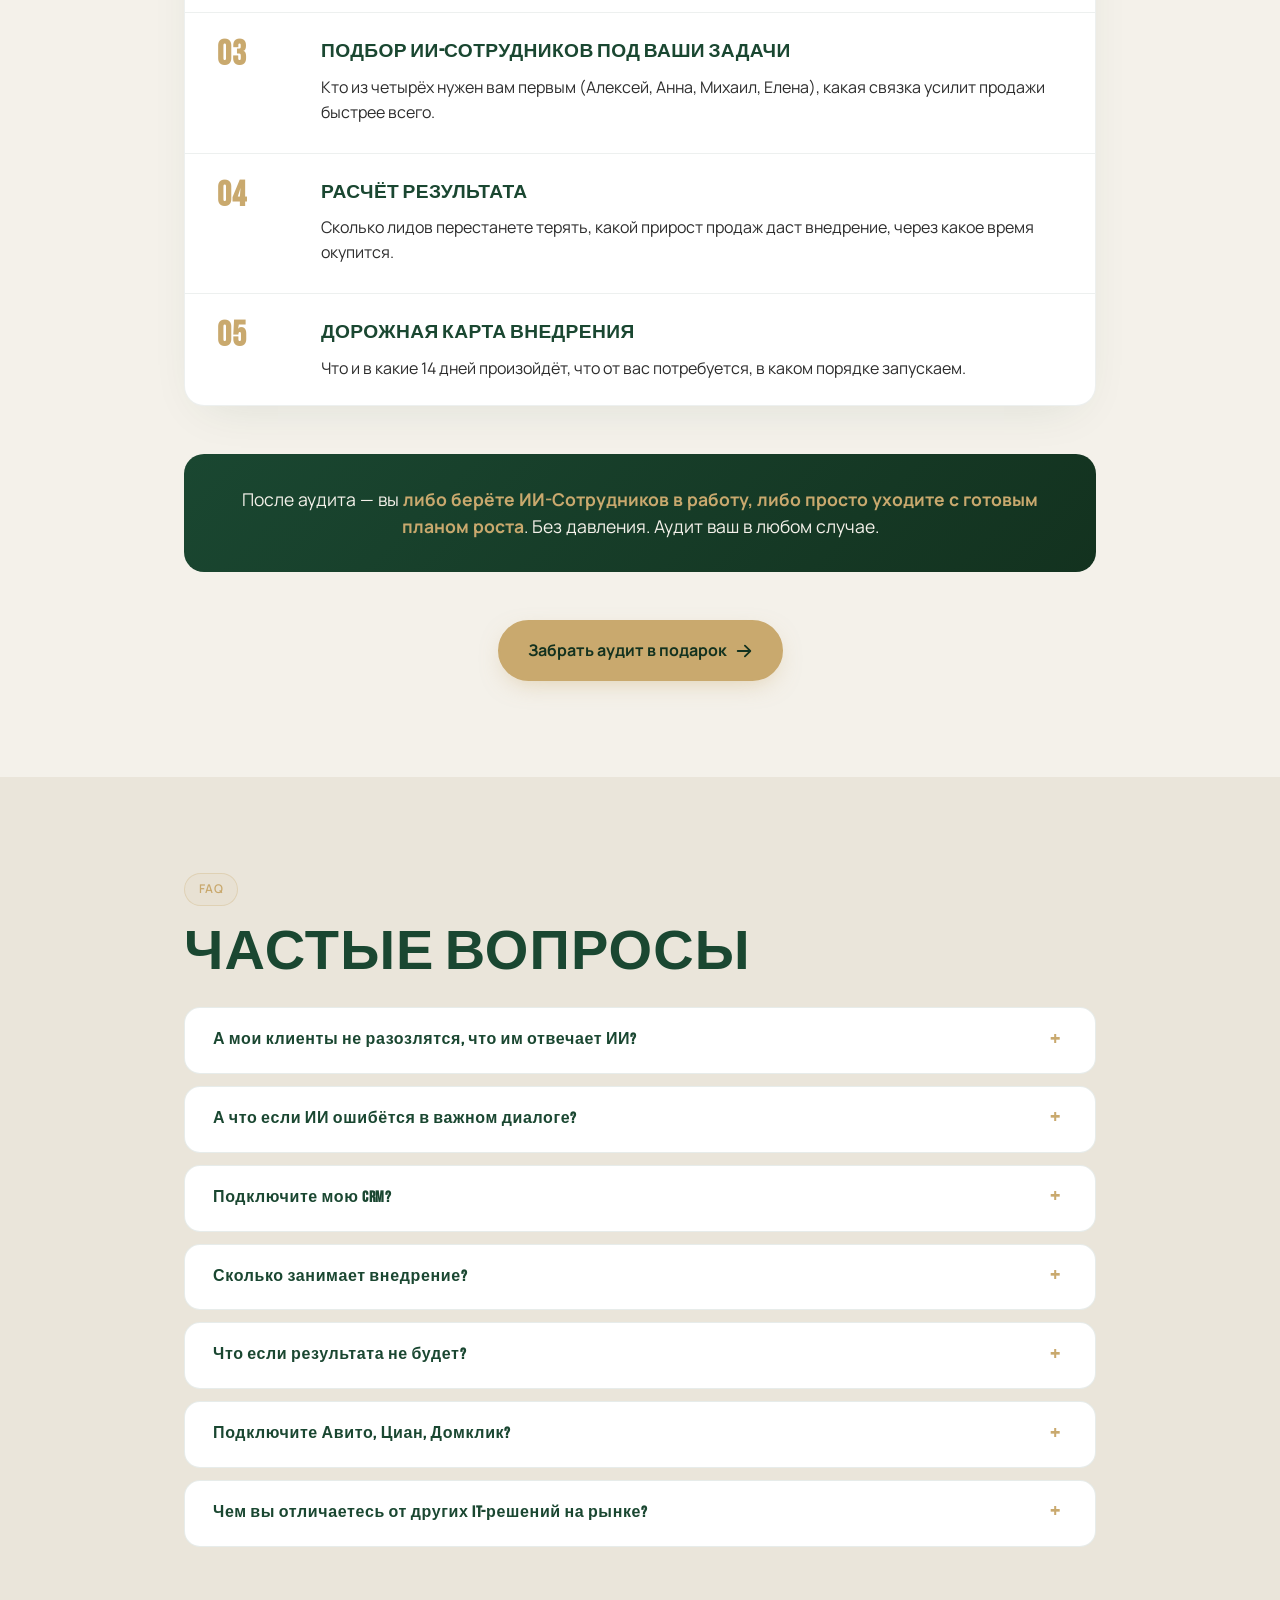
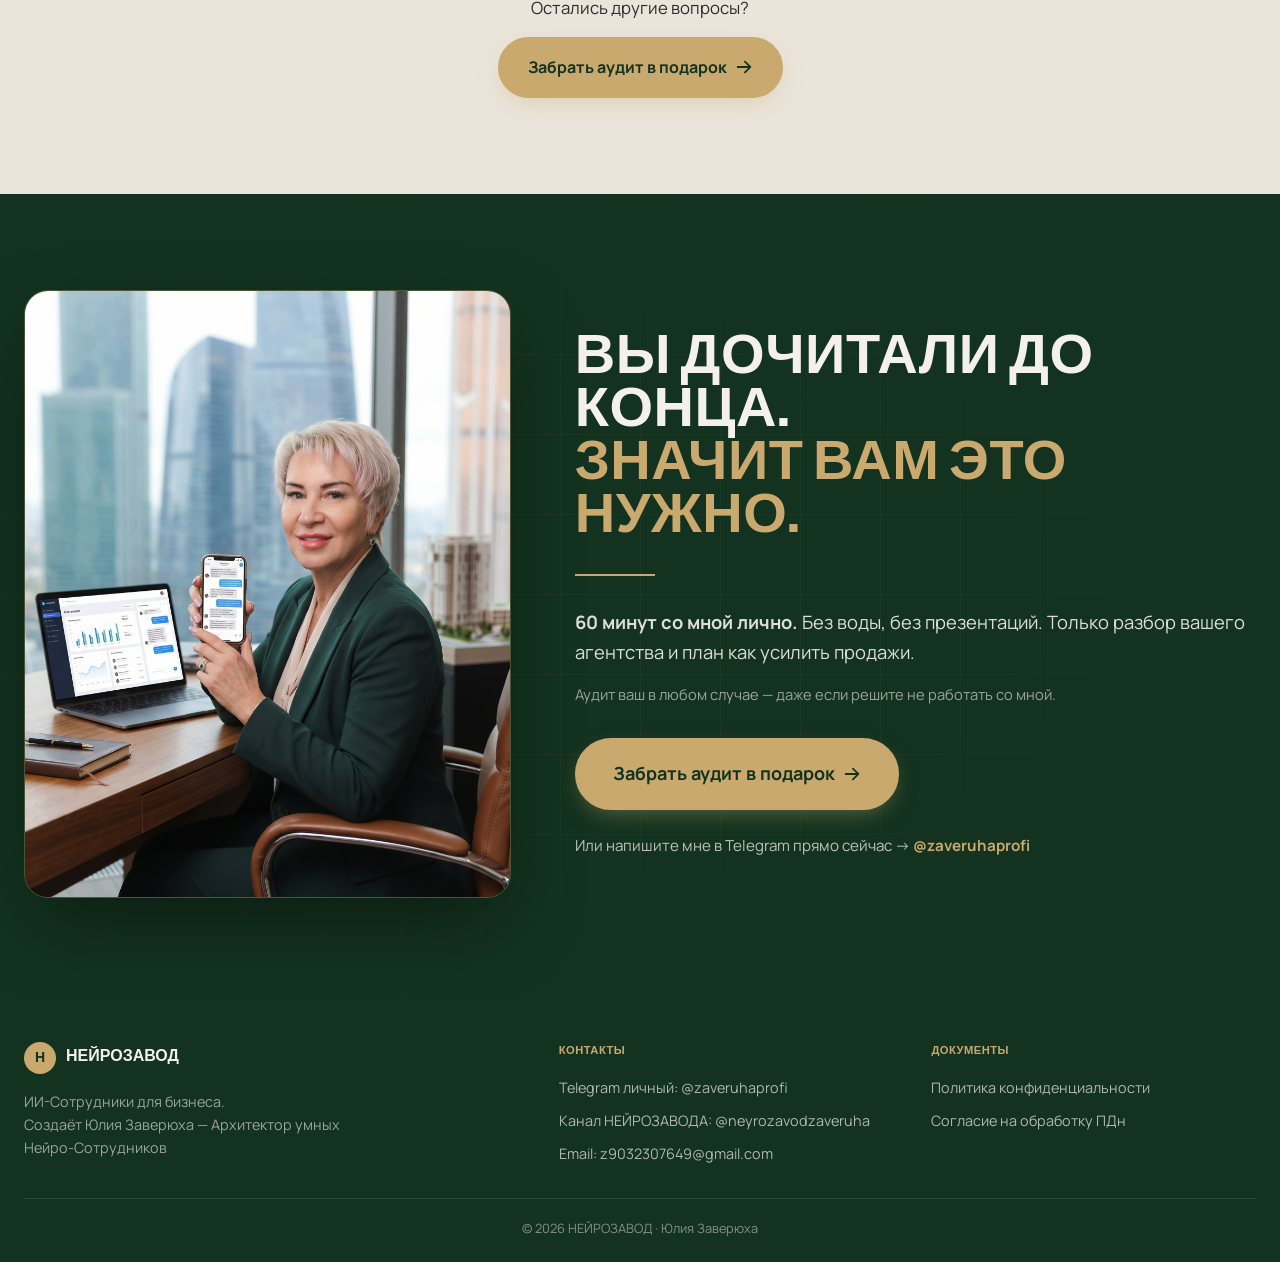
==== commit 8e837ac2: "Подключение Алексея к Telegram-боту + позиционирование «индивидуальная сборка» - Кнопка «Протестируй" ====
--- a/index.html
+++ b/index.html
@@ -178,7 +178,7 @@
   <div class="container">
     <div class="section-tag tag-on-dark">Линейка продуктов</div>
     <h2 class="section-title section-title-light">Команда из 4 <span class="text-gold">ИИ-Сотрудников</span></h2>
-    <p class="section-sub section-sub-light">От первой оценки объекта до стратегии роста агентства. Каждый ИИ-Сотрудник делает свою работу — вы получаете полный цикл без расширения штата.</p>
+    <p class="section-sub section-sub-light">От первой оценки объекта до стратегии роста агентства. Каждого ИИ-Сотрудника <strong>собираем индивидуально под ваше агентство</strong> и <strong>размещаем там, где удобно вам</strong> — в Telegram, WhatsApp, на вашем сайте или внутри CRM.</p>
 
     <article class="agent-card agent-card-left">
       <div class="agent-avatar-wrap">
@@ -194,12 +194,13 @@
         <p class="agent-desc"><strong>Алексей оценит любую недвижимость в вашем регионе</strong> — квартиры, дома, дачи, участки, коммерческие объекты.</p>
         <p class="agent-desc">Не просто назовёт цену — <strong>обоснует её цифрами рынка</strong>, покажет перспективы и подскажет что улучшить, чтобы продать дороже.</p>
         <p class="agent-result">↳ Готовый аналитический отчёт за 30 секунд вместо 3 часов работы менеджера.</p>
+        <p class="agent-note">На лендинге — экспресс-демо в Telegram. Полная версия Алексея — в подарок при подключении любого ИИ-Сотрудника.</p>
         <div class="agent-cta-row">
           <span class="agent-status">В подарок</span>
-          <button onclick="openDemo('alexey')" class="btn btn-gold btn-md">
+          <a href="https://t.me/neurozavod_demo_bot?start=alexey" target="_blank" rel="noopener" class="btn btn-gold btn-md">
             <span>Протестируй меня</span>
             <svg viewBox="0 0 20 20" fill="currentColor"><path fill-rule="evenodd" d="M10.293 3.293a1 1 0 011.414 0l6 6a1 1 0 010 1.414l-6 6a1 1 0 01-1.414-1.414L14.586 11H3a1 1 0 110-2h11.586l-4.293-4.293a1 1 0 010-1.414z" clip-rule="evenodd"/></svg>
-          </button>
+          </a>
         </div>
       </div>
     </article>
--- a/styles.css
+++ b/styles.css
@@ -691,6 +691,13 @@
   padding-left: 12px;
   border-left: 2px solid var(--gold);
 }
+.agent-note {
+  color: rgba(244, 241, 234, 0.65);
+  font-size: 0.88rem;
+  line-height: 1.5;
+  margin: -12px 0 22px;
+  font-style: italic;
+}
 .agent-cta-row {
   display: flex;
   align-items: center;
@@ -1301,15 +1308,33 @@
 
   .check-list { grid-template-columns: 1fr; }
 
-  .comparison-row { grid-template-columns: 1fr; }
+  /* Mobile: категория сверху на всю ширину, левая/правая колонки рядом снизу */
+  .comparison-row {
+    grid-template-columns: 1fr 1fr;
+    grid-template-rows: auto auto;
+  }
   .comparison-cat {
+    grid-column: 1 / -1;
     border-right: none;
     border-bottom: 1px solid rgba(26, 71, 49, 0.06);
+    padding: 14px 18px;
+    font-size: 0.82rem;
+    text-align: center;
+    justify-content: center;
+  }
+  .comparison-cell {
+    padding: 14px 16px;
+    font-size: 0.85rem;
+    line-height: 1.4;
+    align-items: flex-start;
   }
   .comparison-cell-left {
-    border-right: none;
-    border-bottom: 1px solid rgba(26, 71, 49, 0.06);
+    border-right: 1px solid rgba(26, 71, 49, 0.08);
   }
+  .comparison-headers { grid-template-columns: 1fr 1fr; }
+  .comparison-header { padding: 16px 12px; }
+  .comparison-header-title { font-size: 1rem; }
+  .comparison-header-tag { font-size: 0.6rem; }
 
   .agent-card-left,
   .agent-card-right {
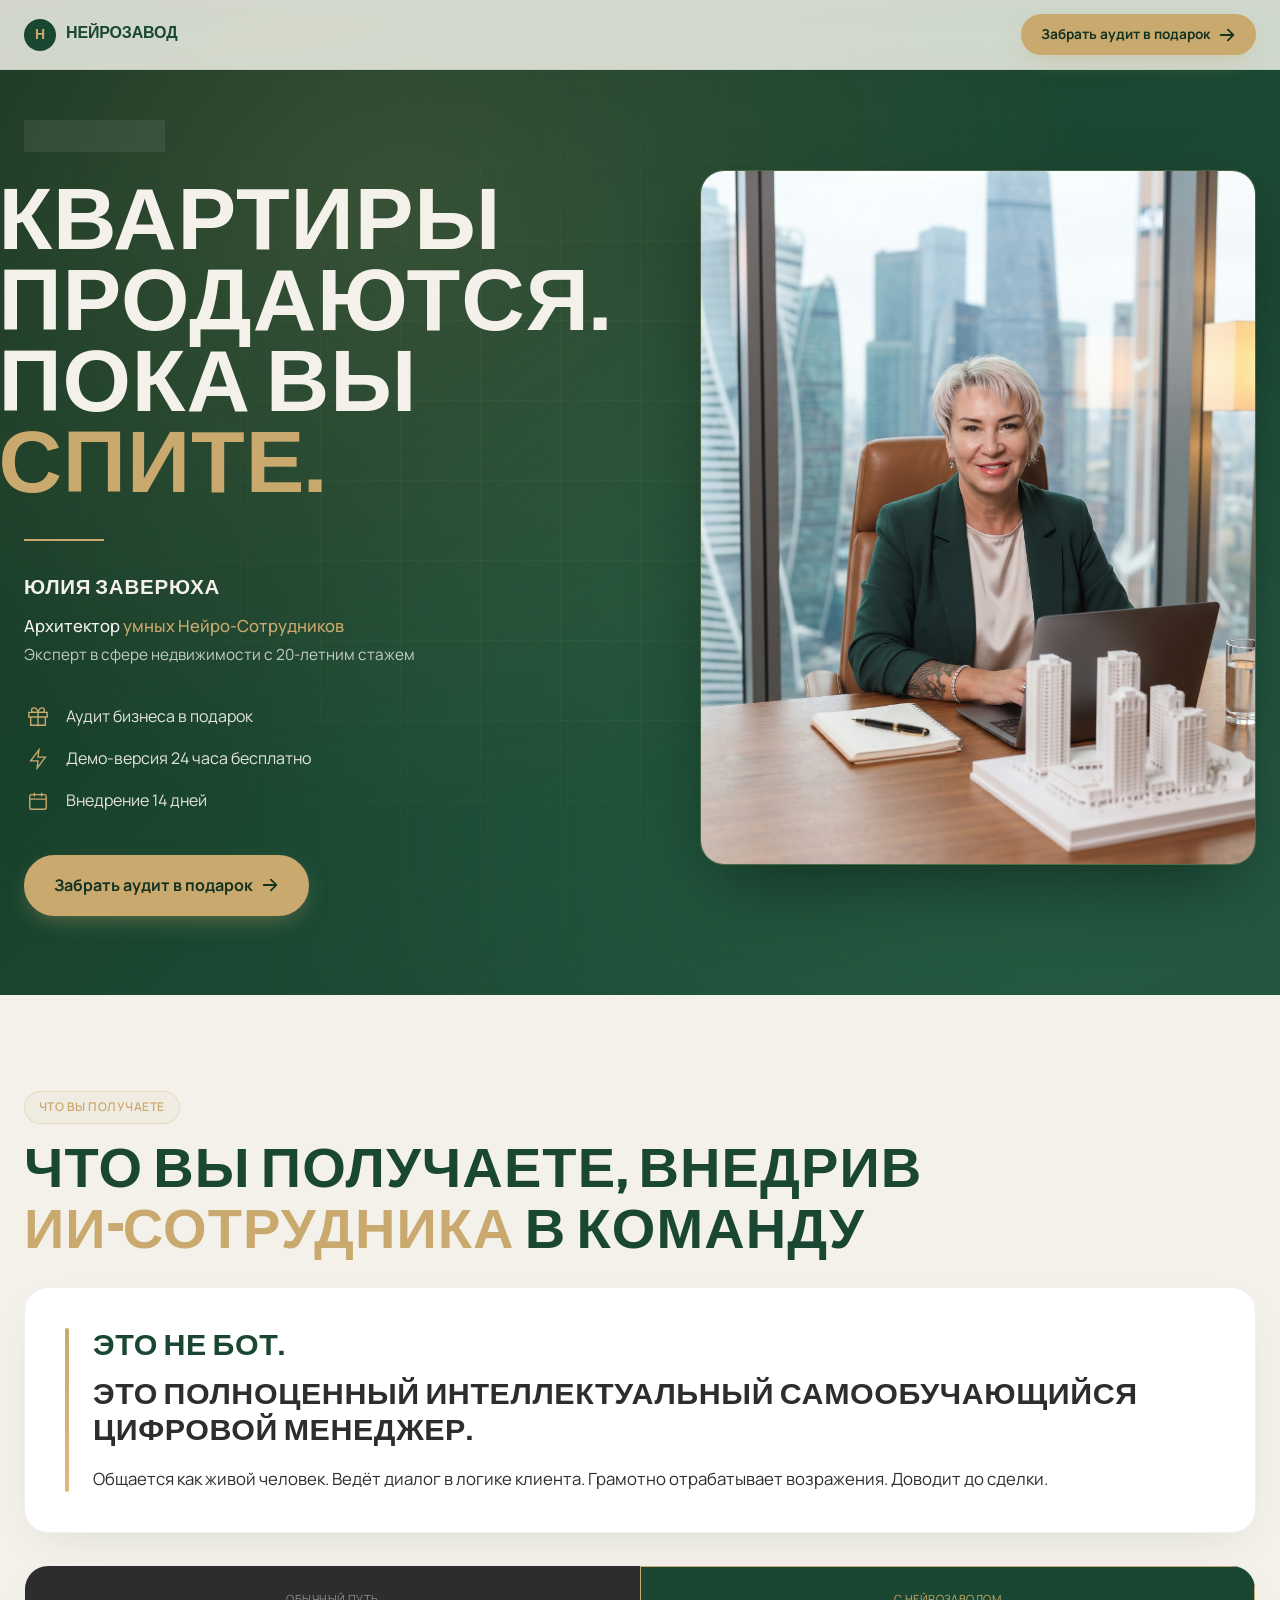
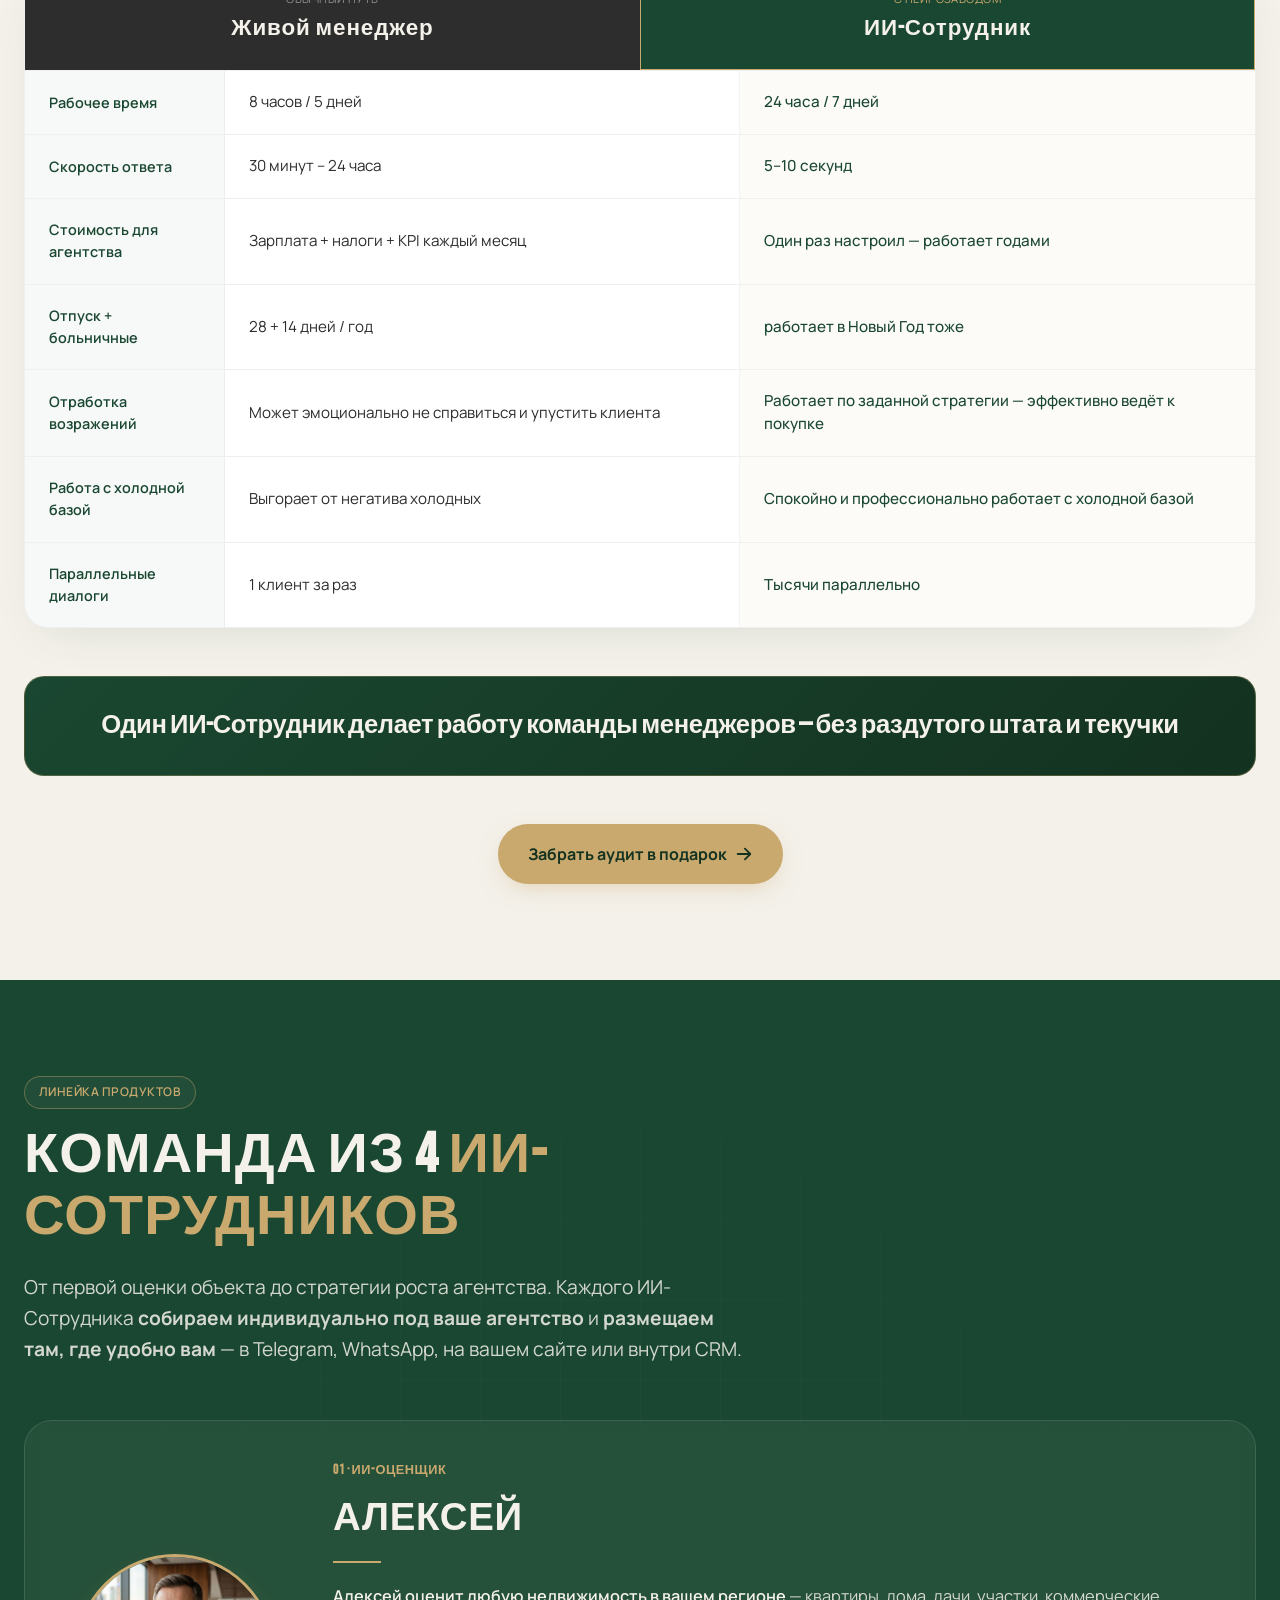
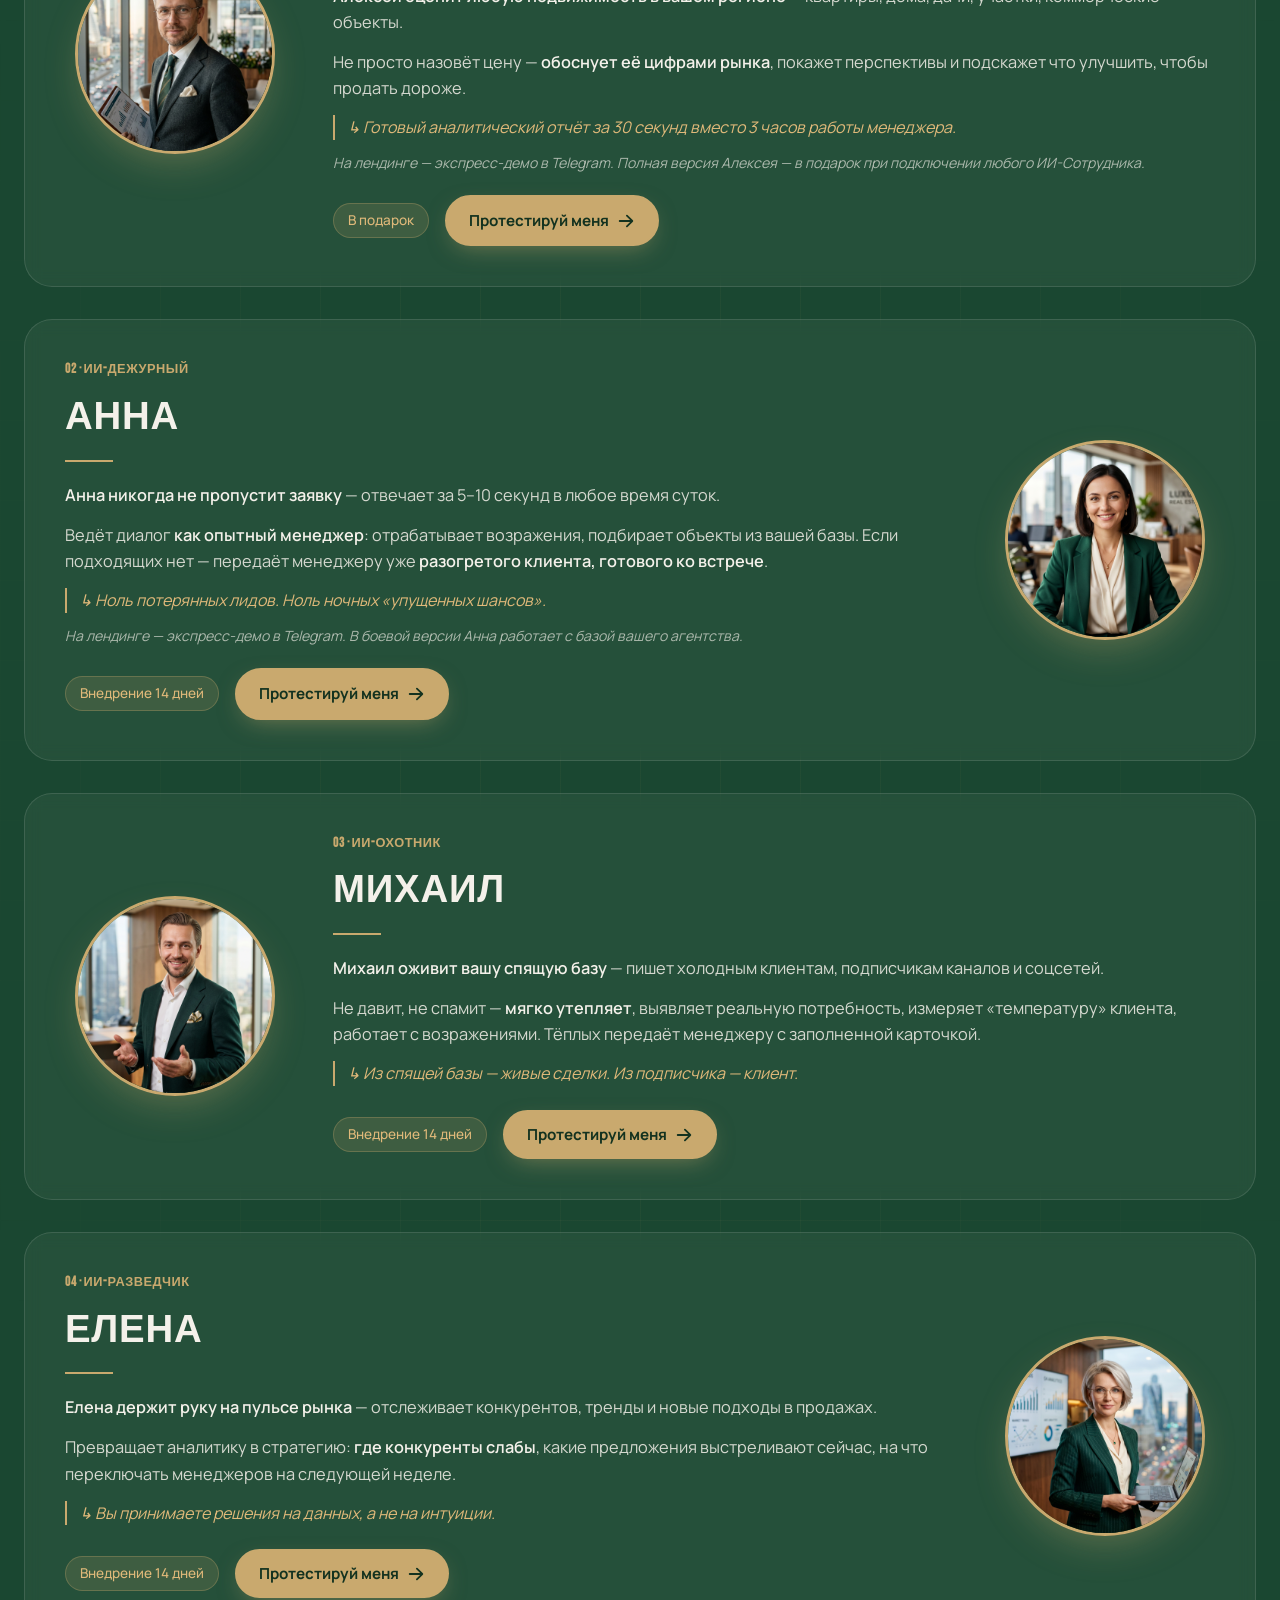
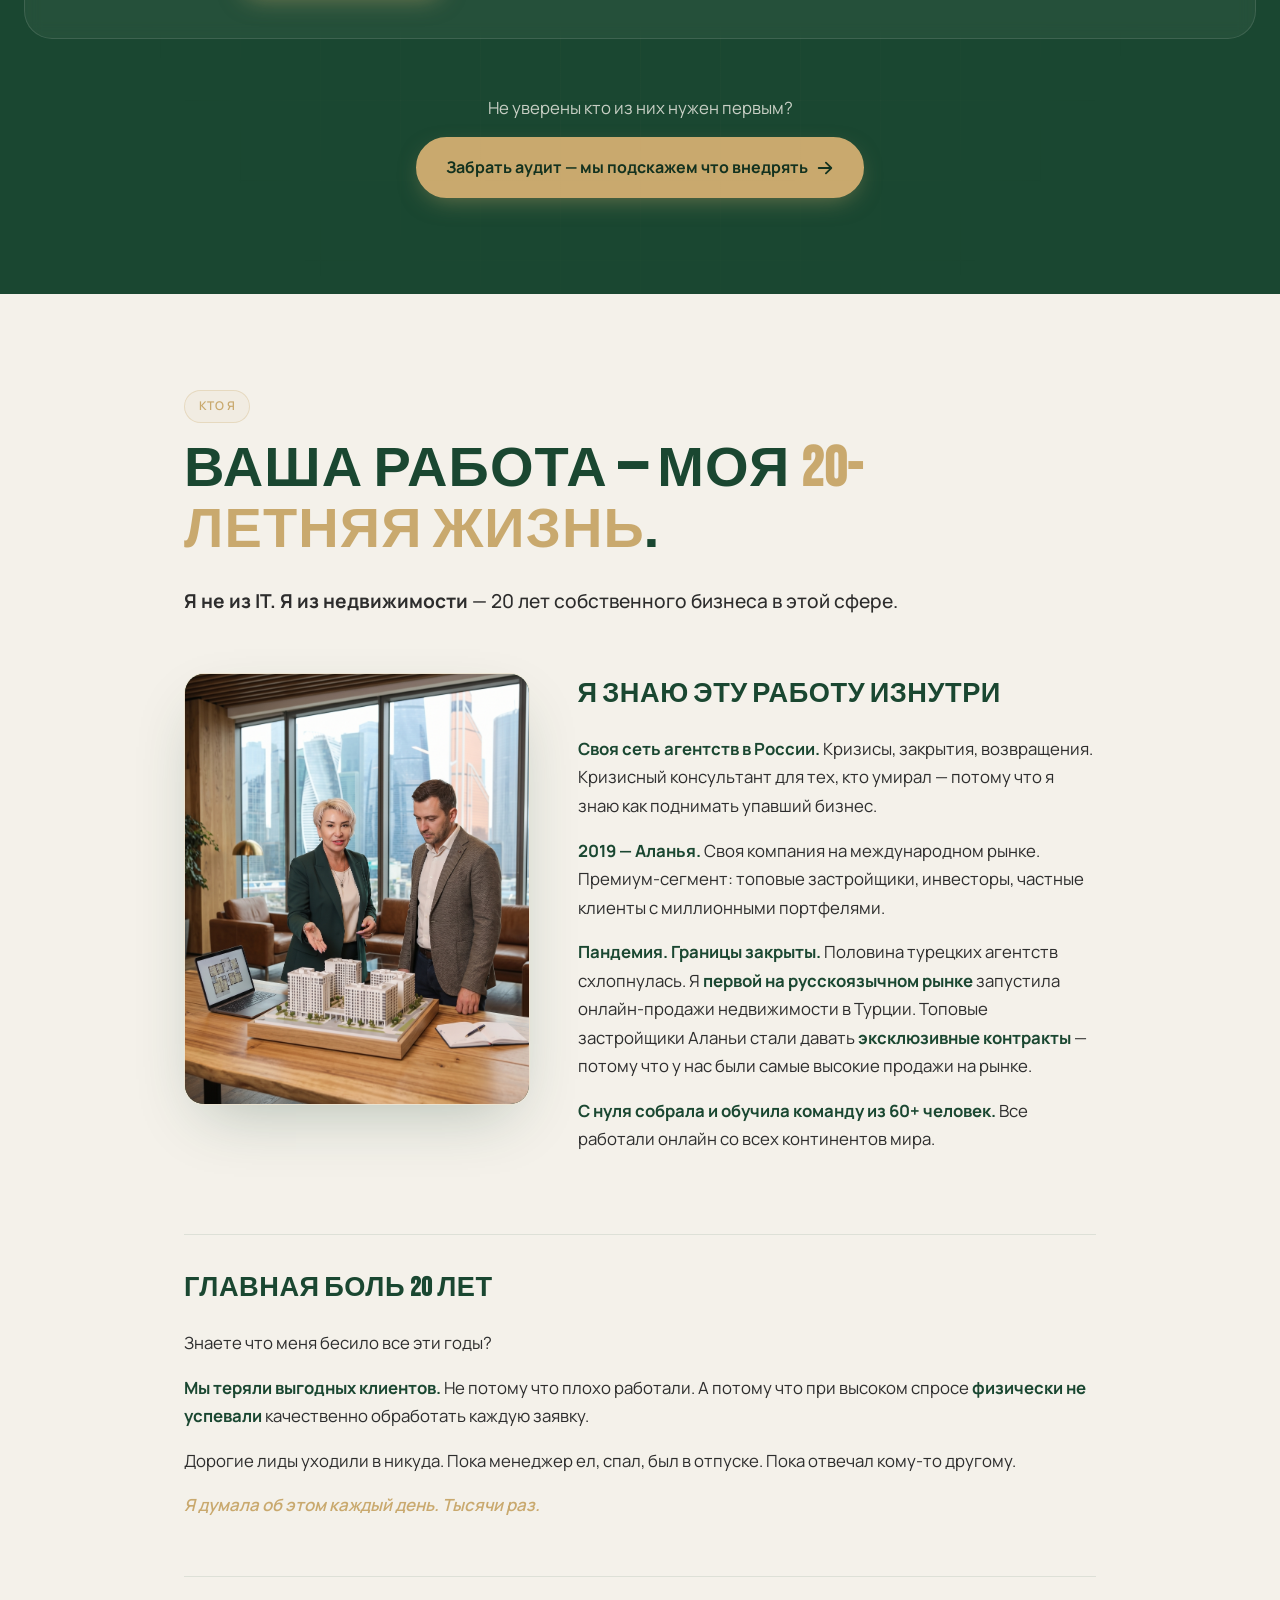
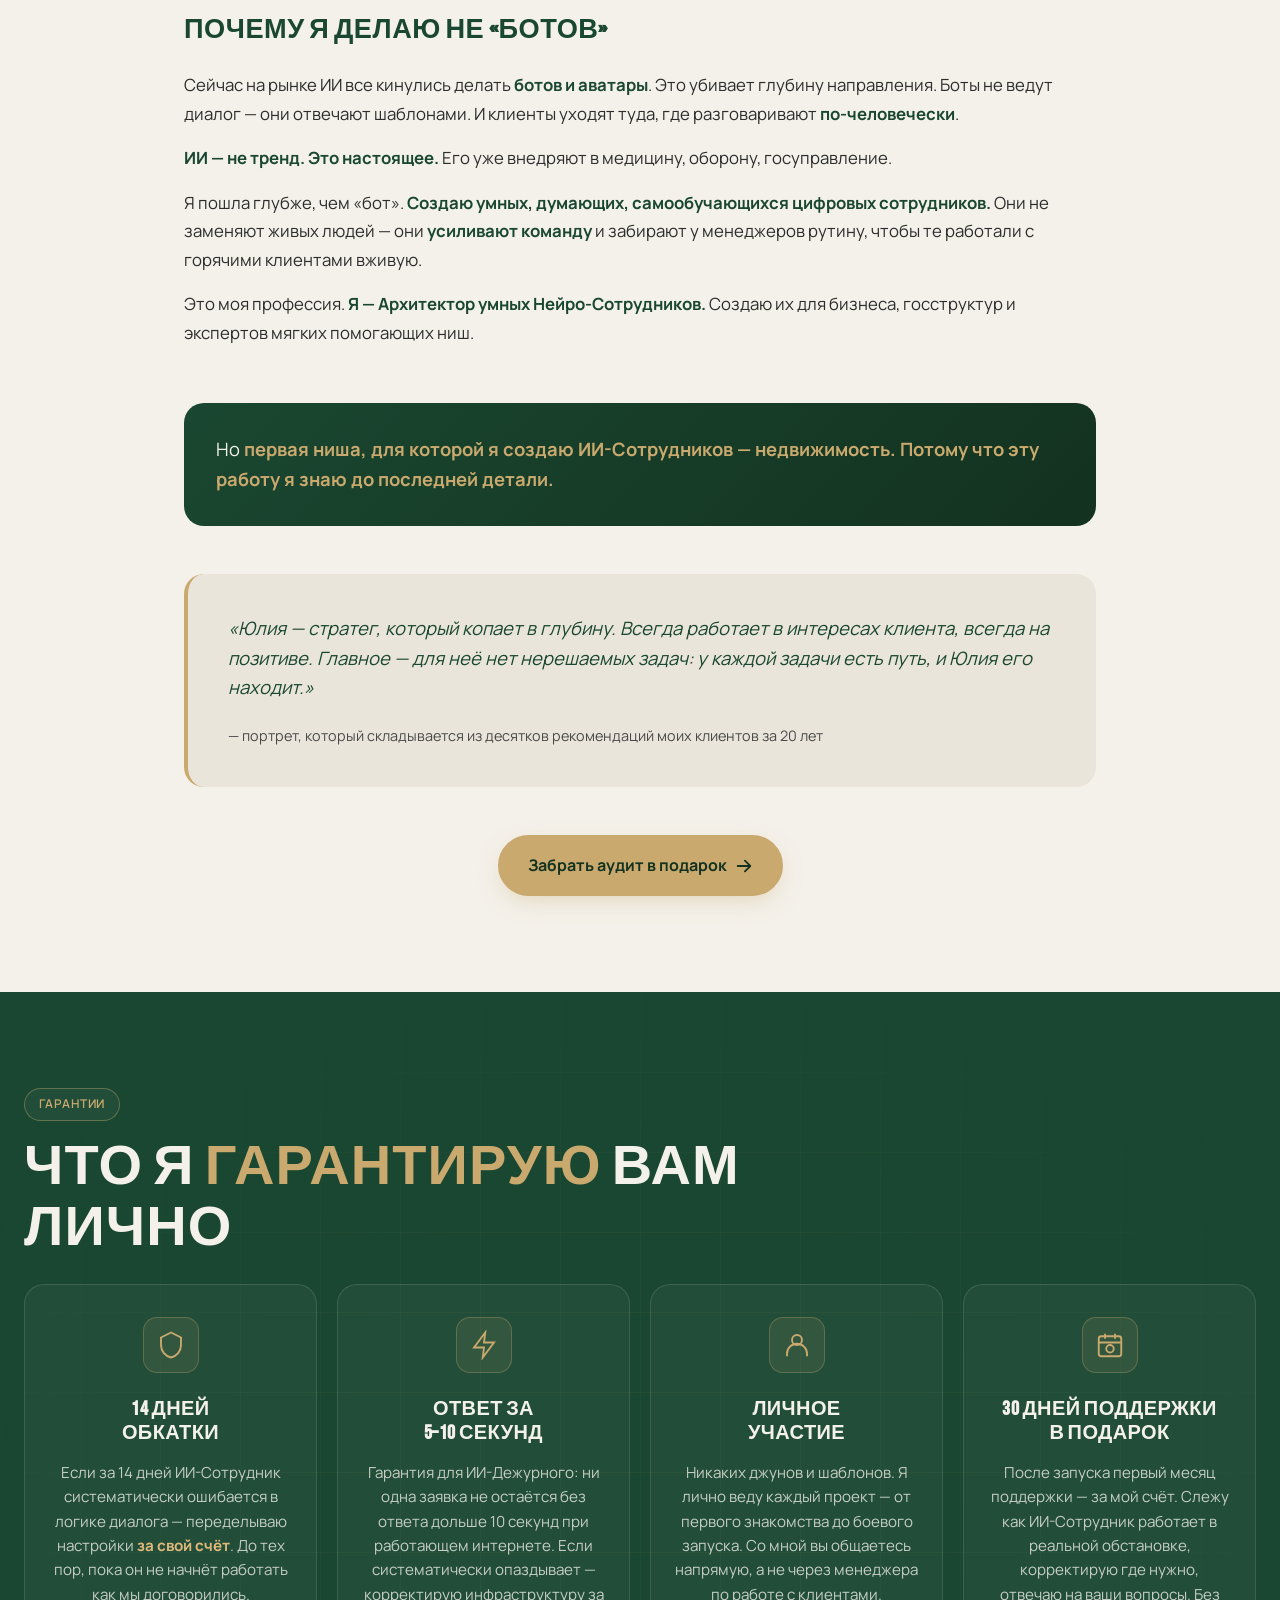
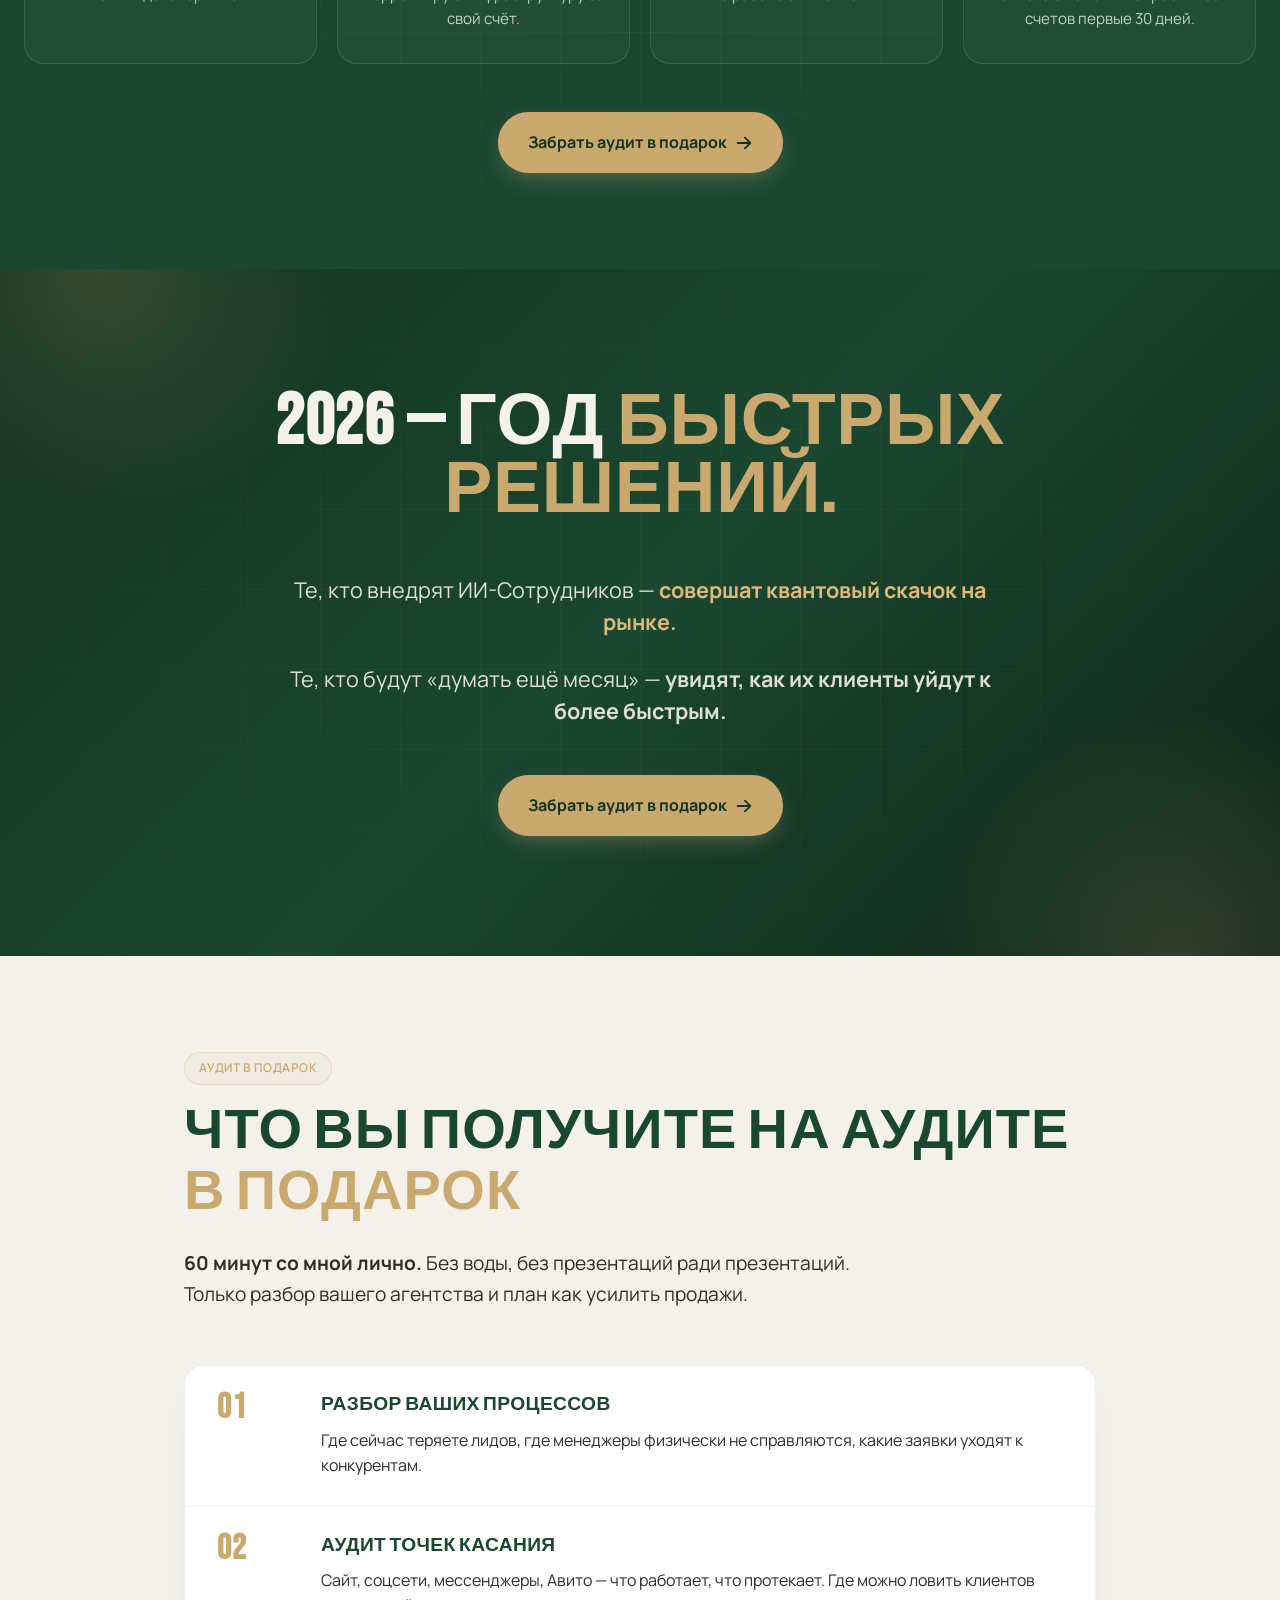
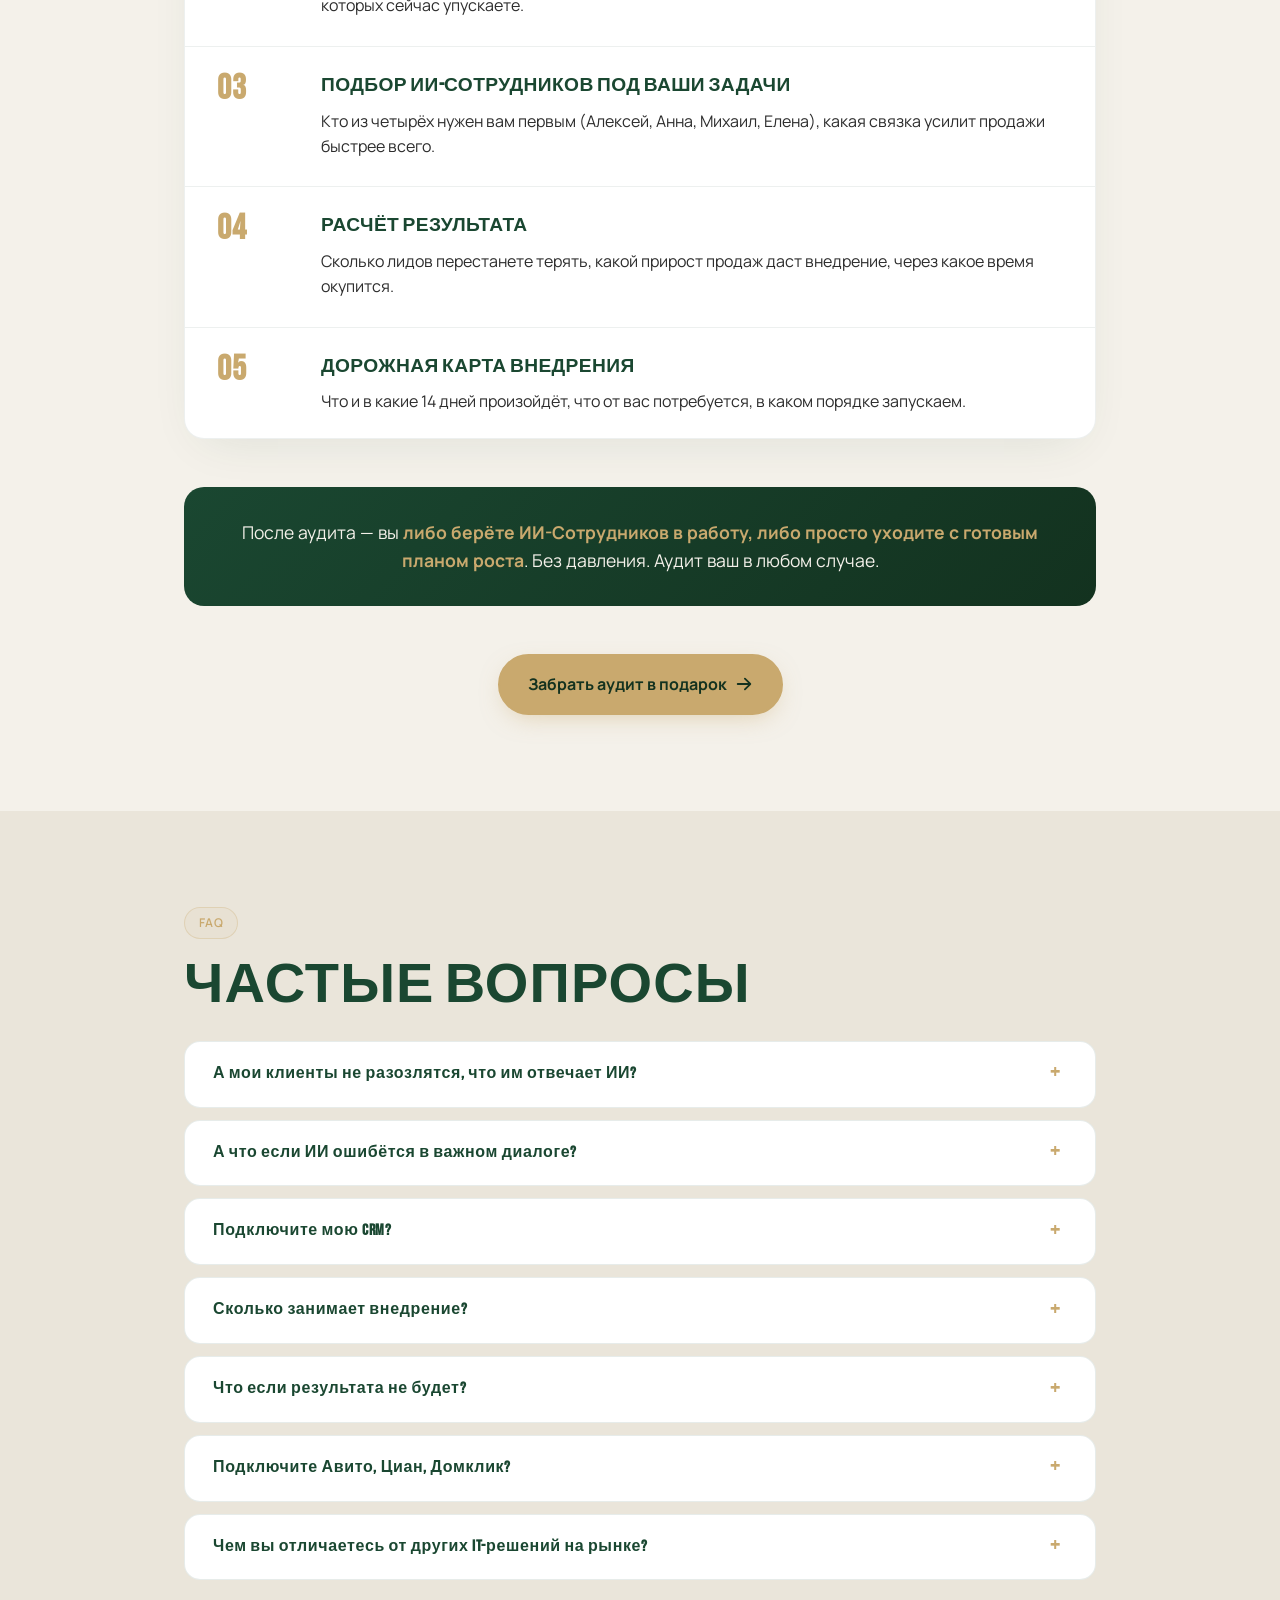
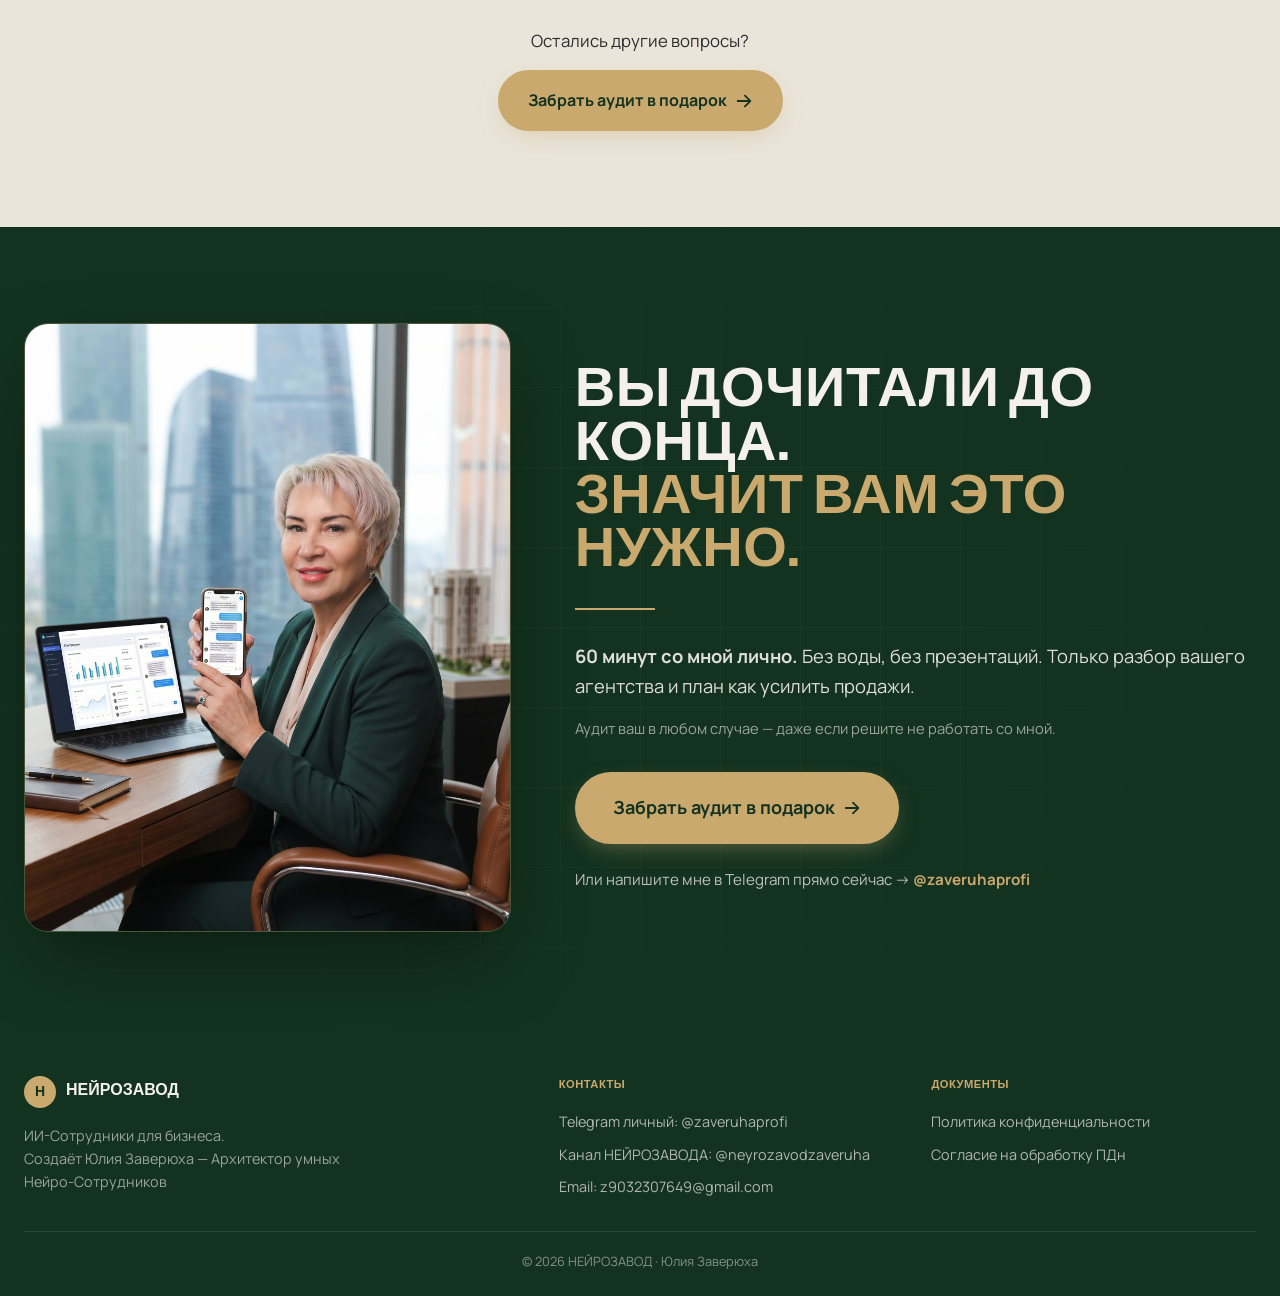
==== commit 11aee2c6: "Подключение Анны к Telegram-боту - Кнопка «Протестируй меня» в карточке Анны теперь ведёт в живой   " ====
--- a/index.html
+++ b/index.html
@@ -213,12 +213,13 @@
         <p class="agent-desc"><strong>Анна никогда не пропустит заявку</strong> — отвечает за 5–10 секунд в любое время суток.</p>
         <p class="agent-desc">Ведёт диалог <strong>как опытный менеджер</strong>: отрабатывает возражения, подбирает объекты из вашей базы. Если подходящих нет — передаёт менеджеру уже <strong>разогретого клиента, готового ко встрече</strong>.</p>
         <p class="agent-result">↳ Ноль потерянных лидов. Ноль ночных «упущенных шансов».</p>
+        <p class="agent-note">На лендинге — экспресс-демо в Telegram. В боевой версии Анна работает с базой вашего агентства.</p>
         <div class="agent-cta-row">
           <span class="agent-status">Внедрение 14 дней</span>
-          <button onclick="openDemo('anna')" class="btn btn-gold btn-md">
+          <a href="https://t.me/neurozavod_demo_bot?start=anna" target="_blank" rel="noopener" class="btn btn-gold btn-md">
             <span>Протестируй меня</span>
             <svg viewBox="0 0 20 20" fill="currentColor"><path fill-rule="evenodd" d="M10.293 3.293a1 1 0 011.414 0l6 6a1 1 0 010 1.414l-6 6a1 1 0 01-1.414-1.414L14.586 11H3a1 1 0 110-2h11.586l-4.293-4.293a1 1 0 010-1.414z" clip-rule="evenodd"/></svg>
-          </button>
+          </a>
         </div>
       </div>
       <div class="agent-avatar-wrap">
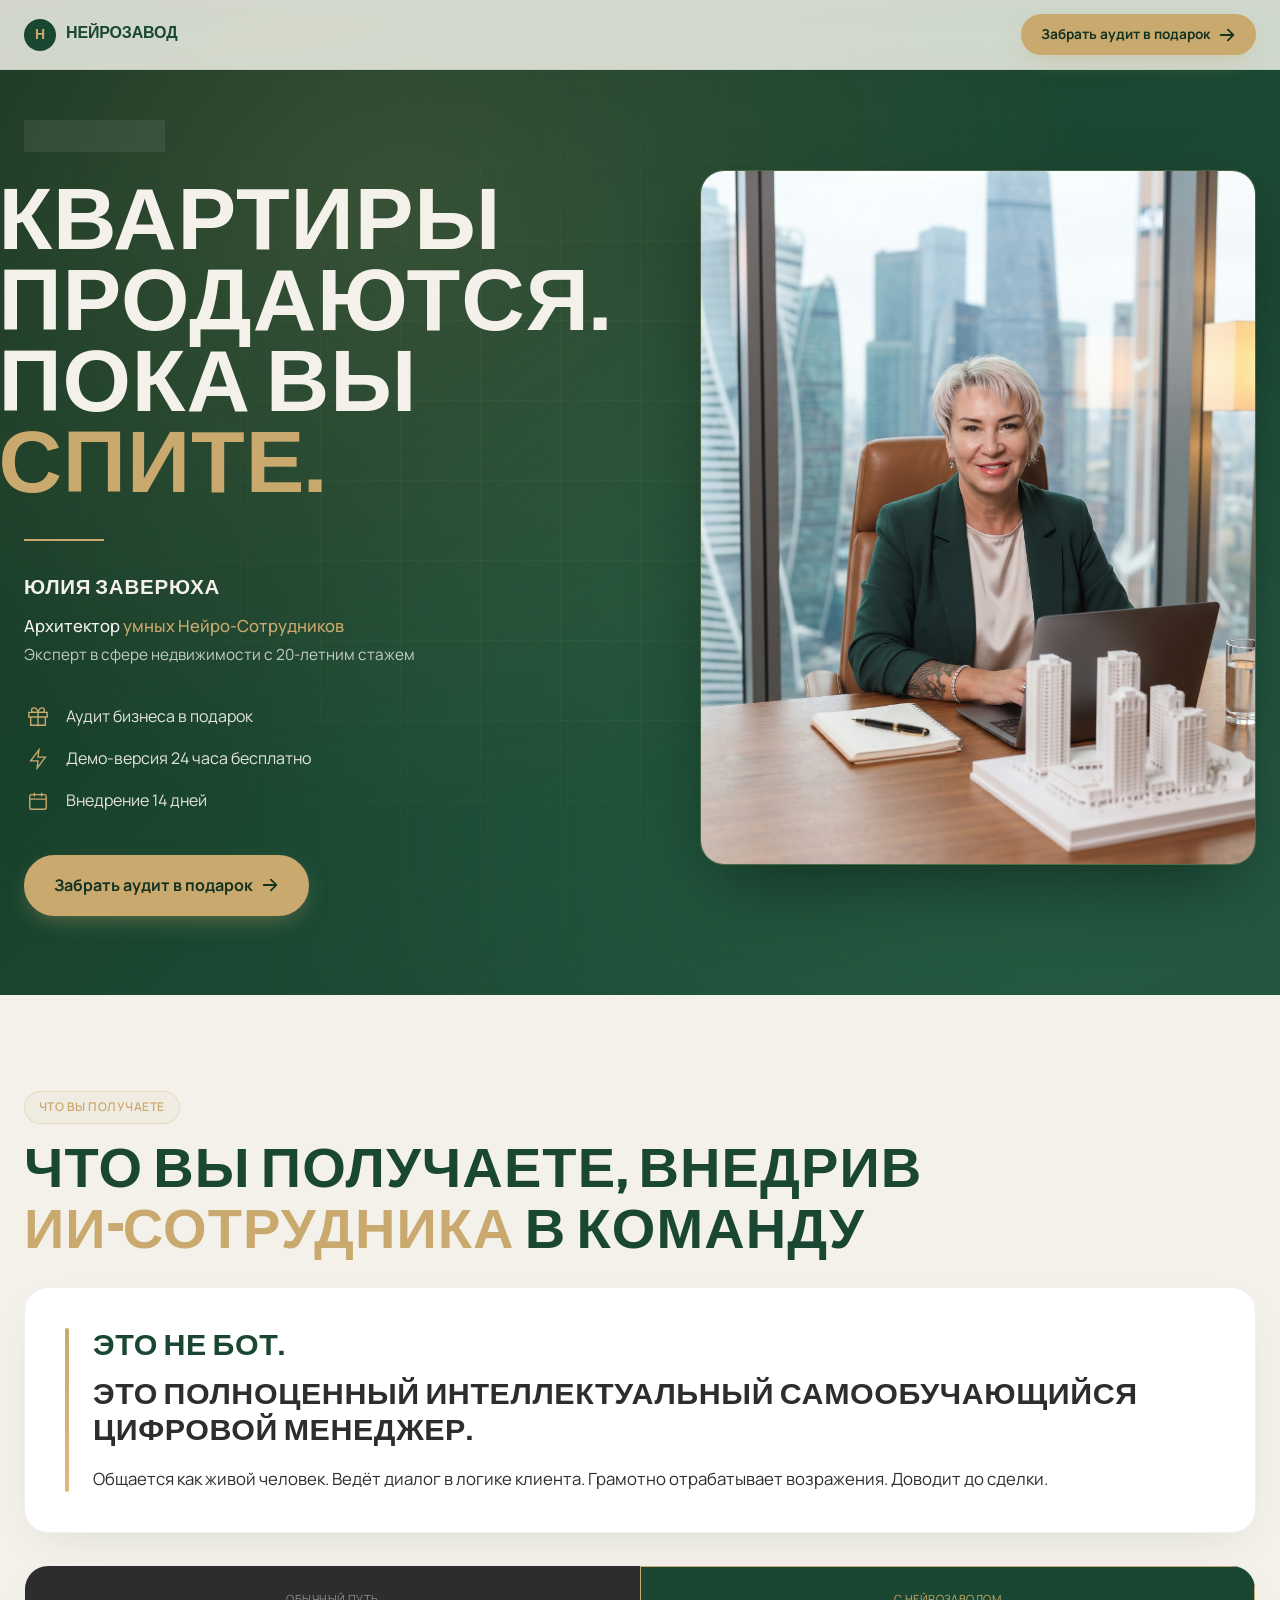
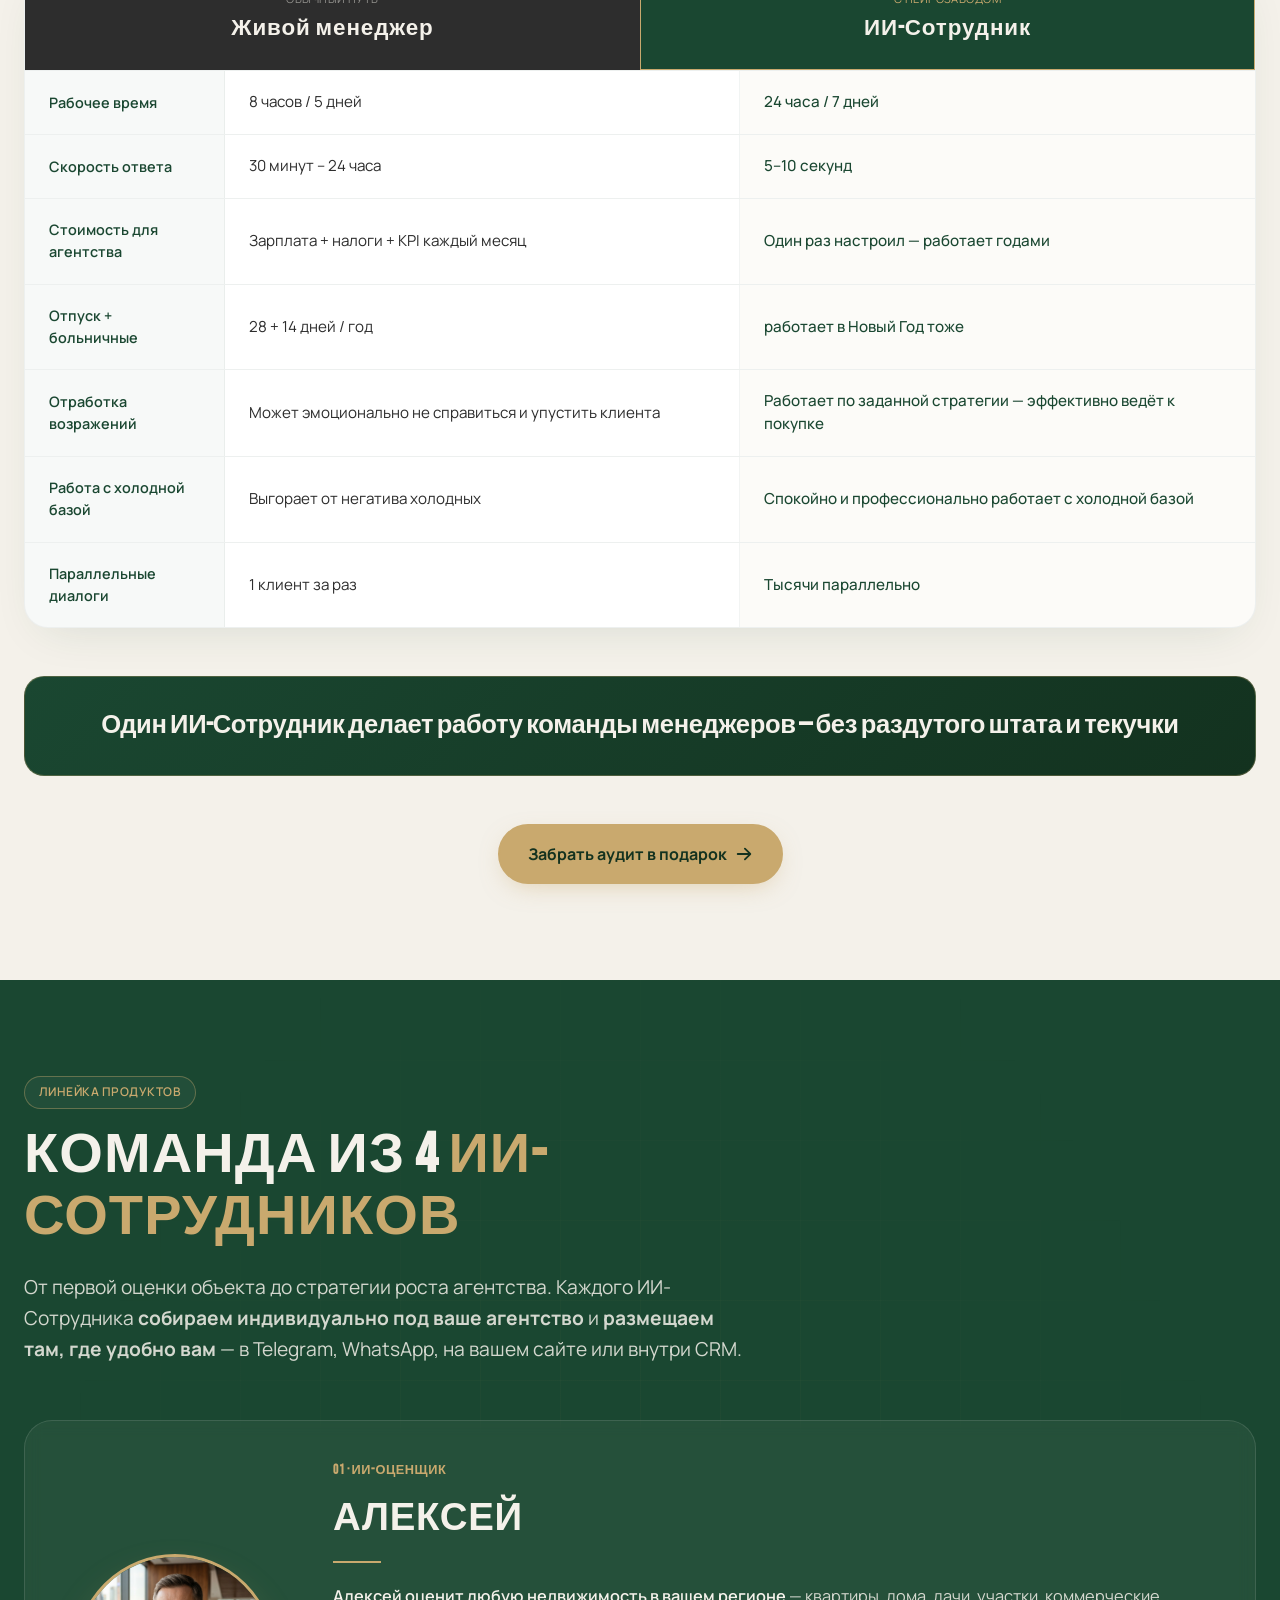
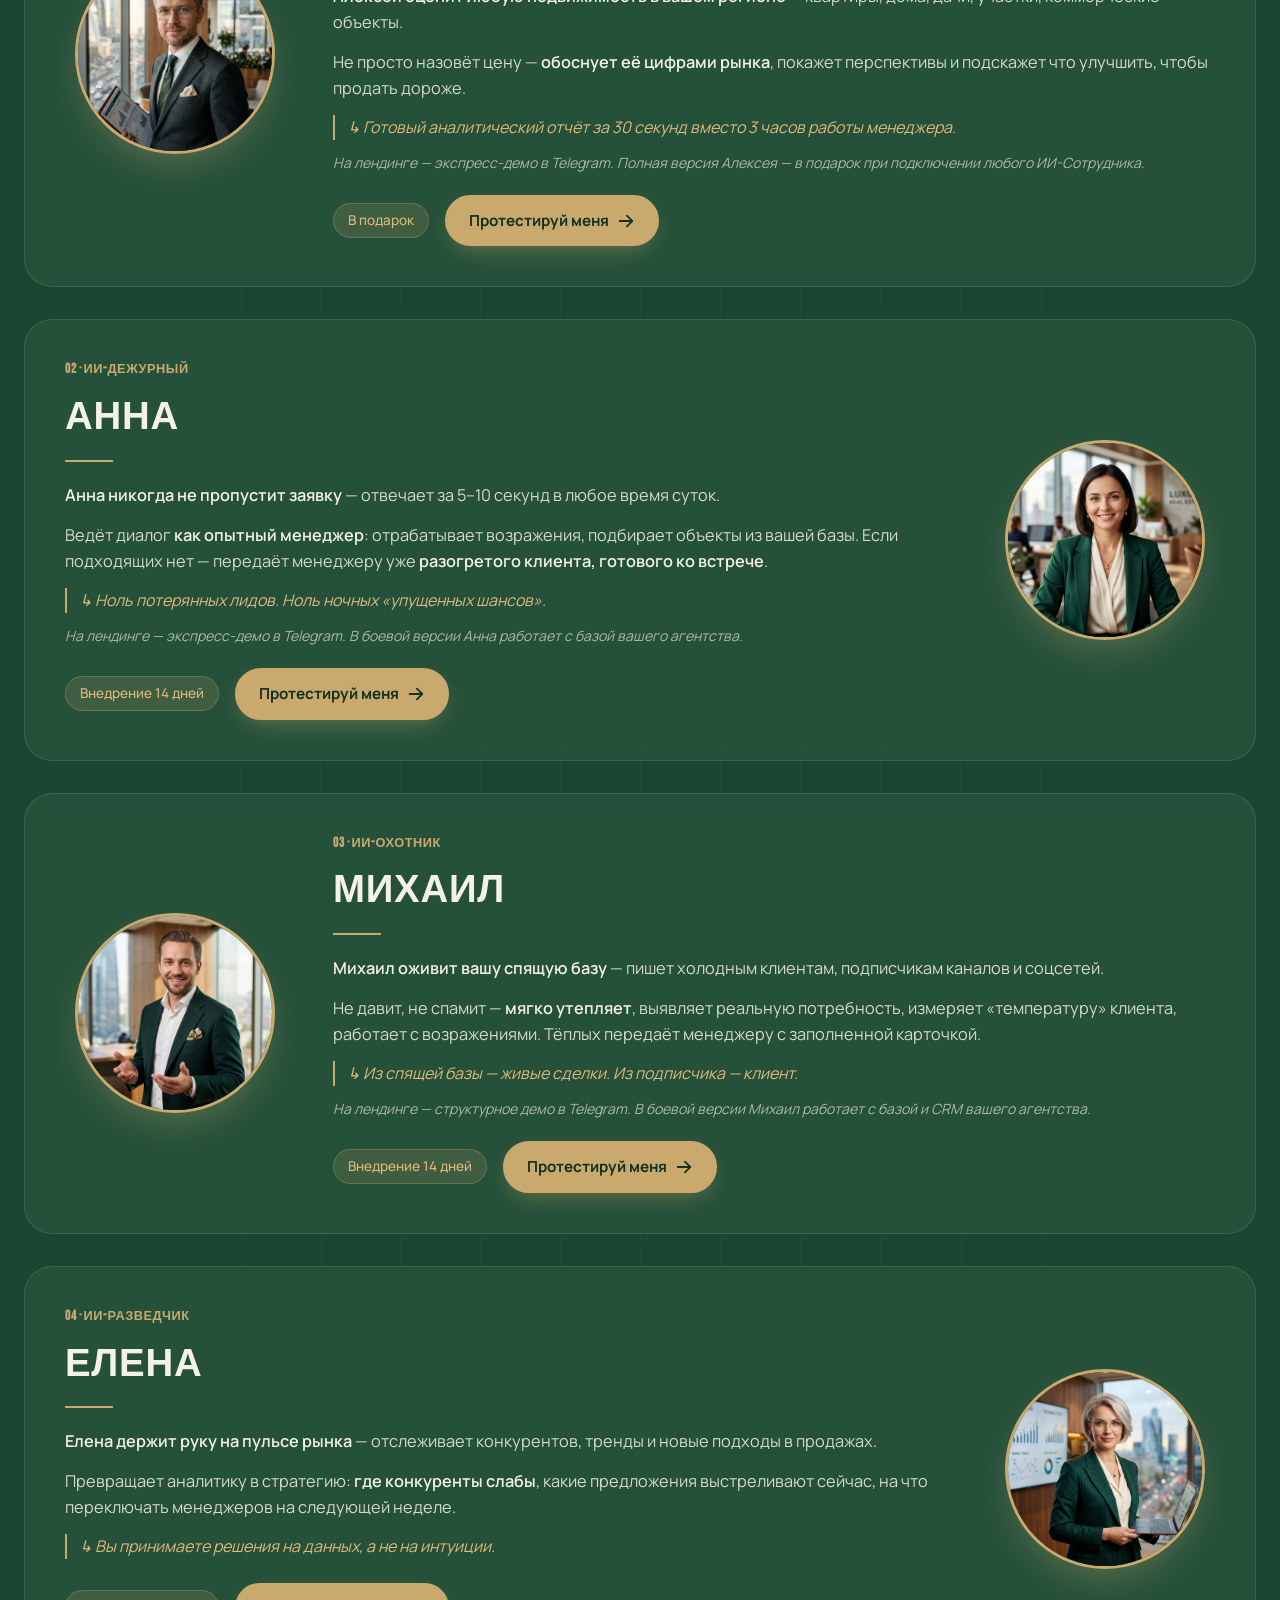
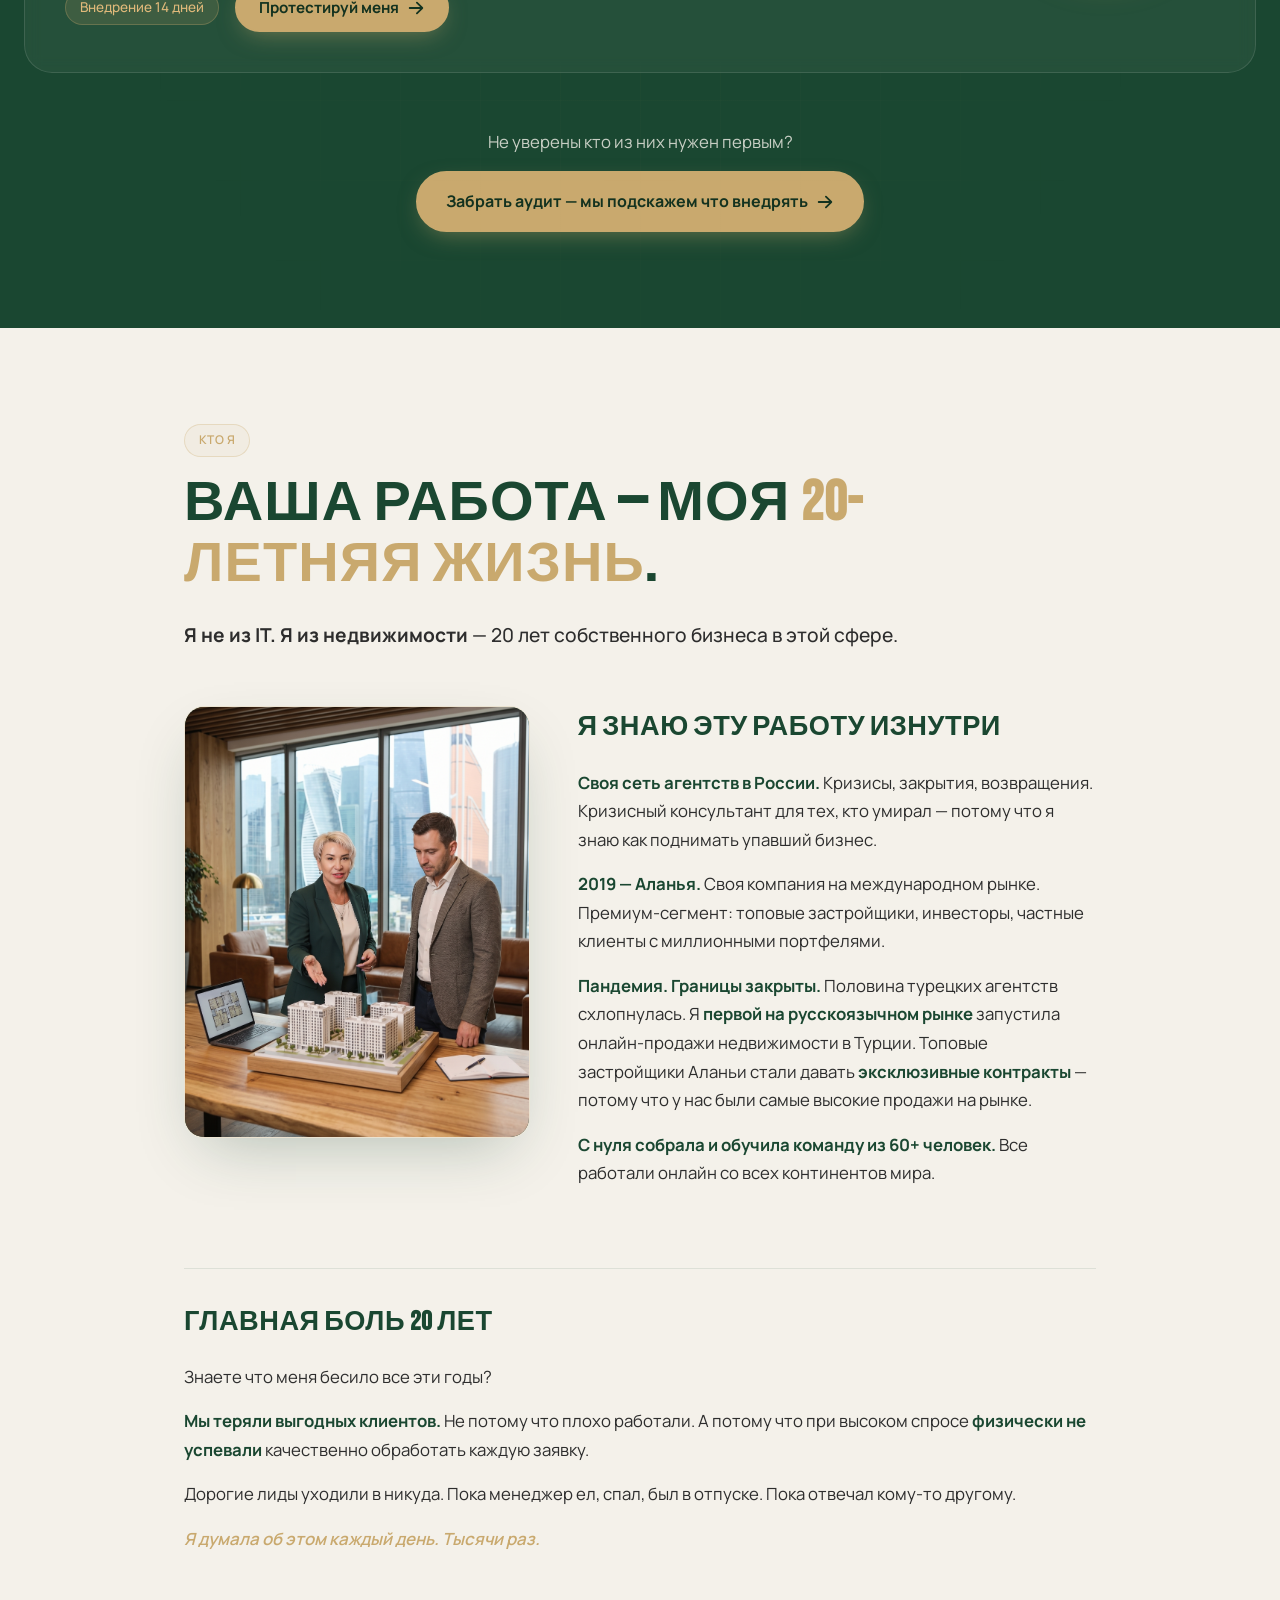
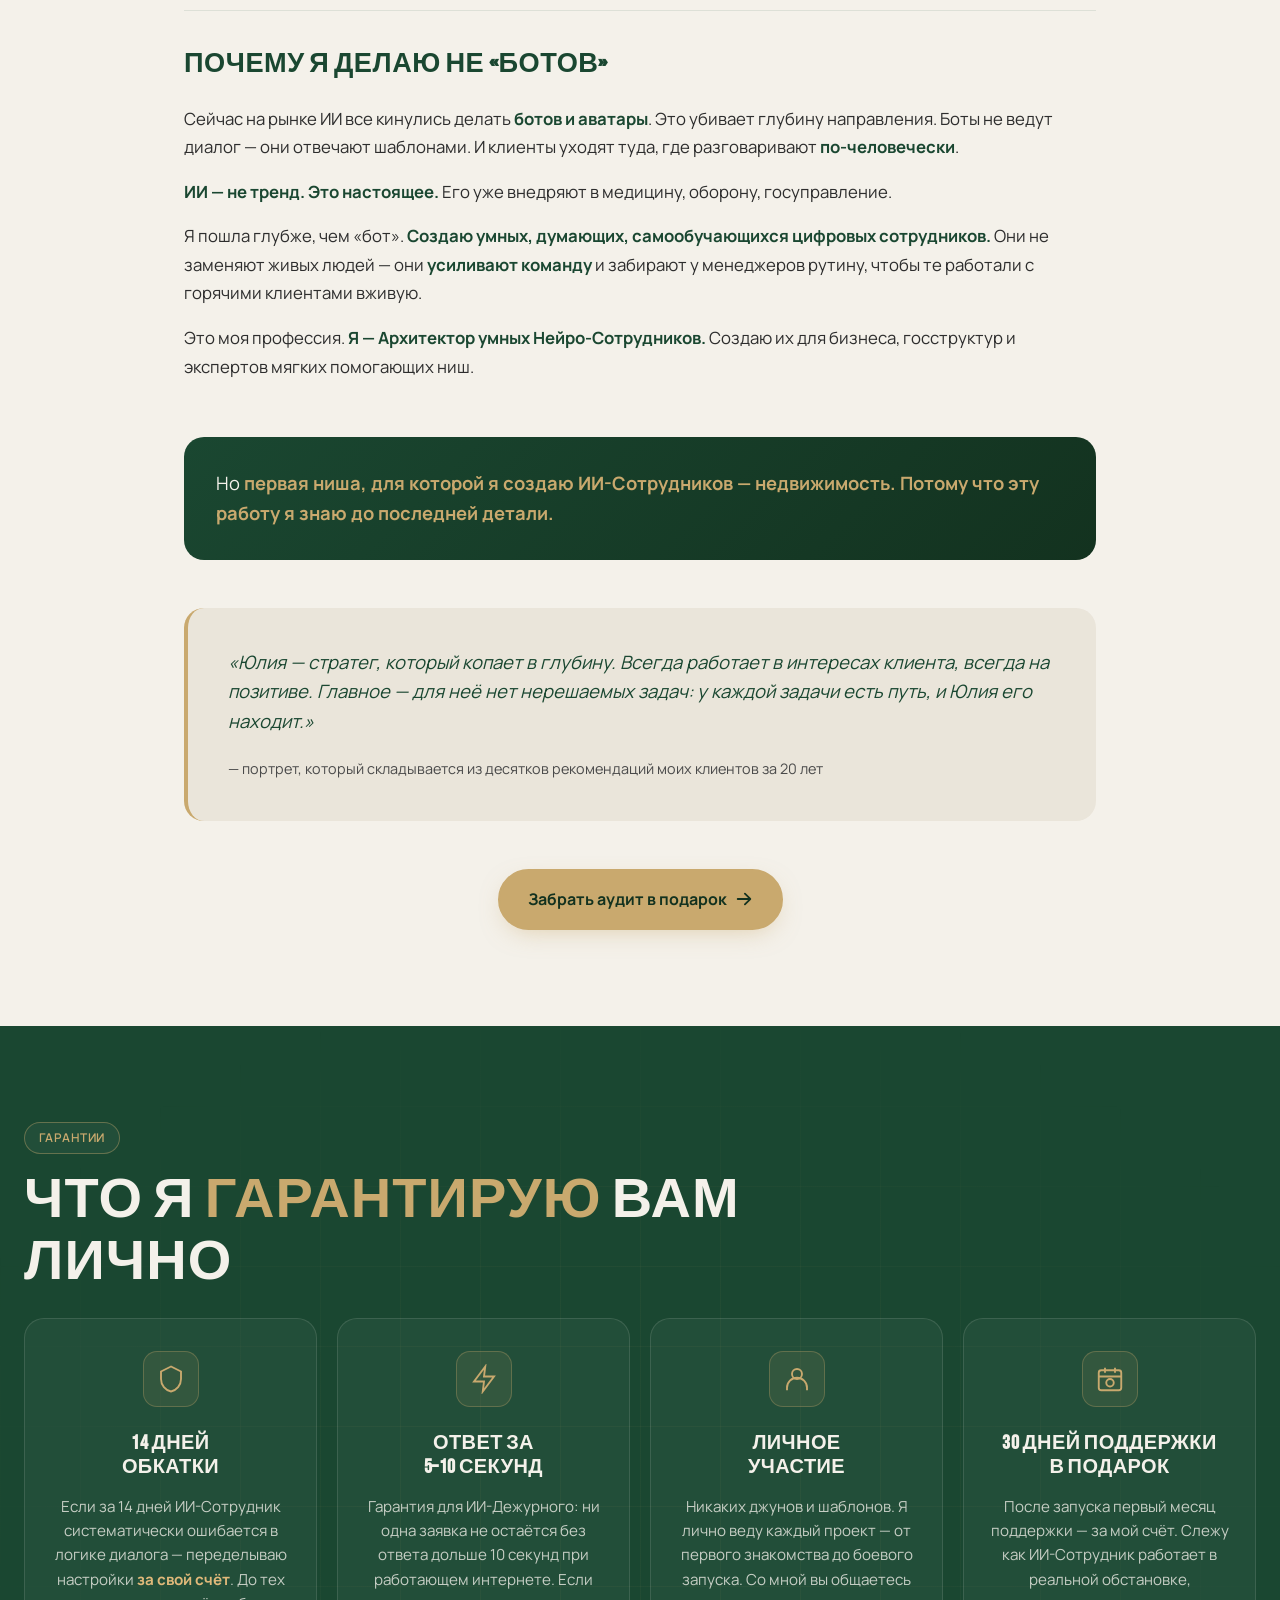
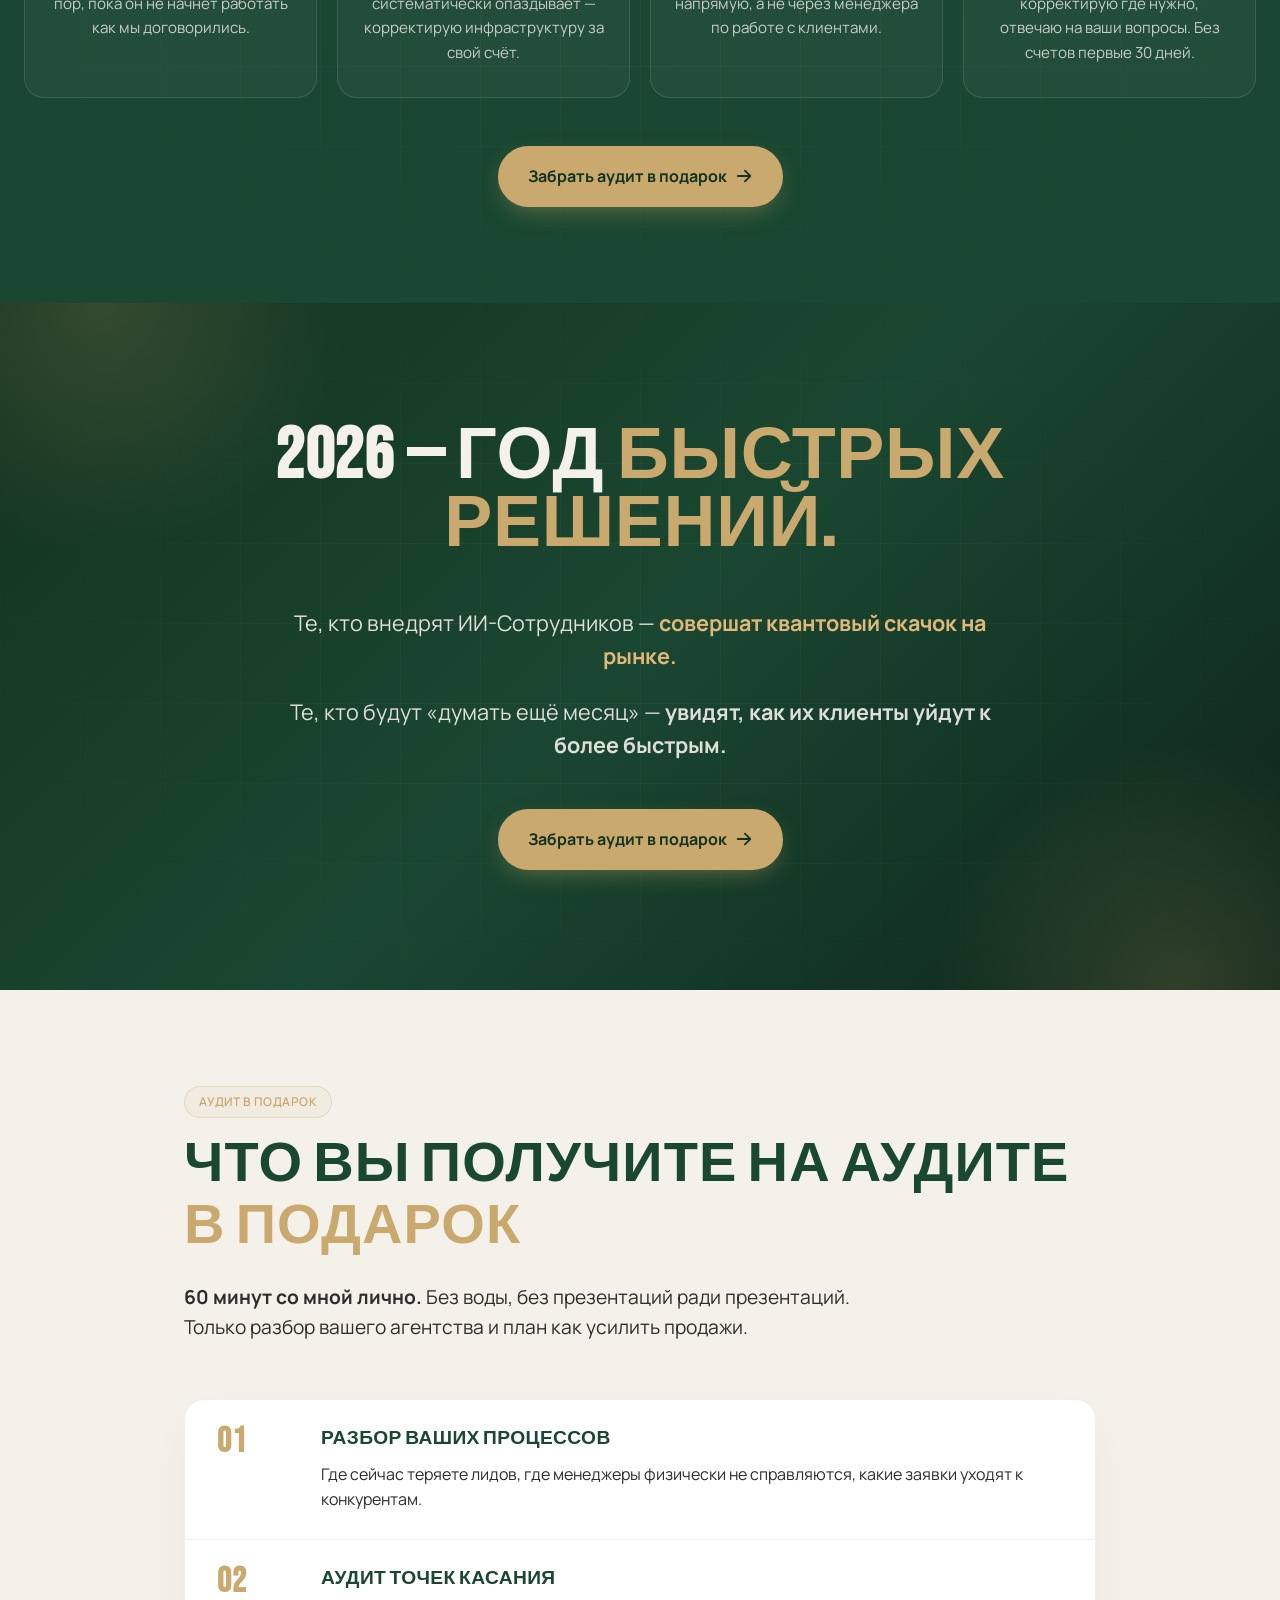
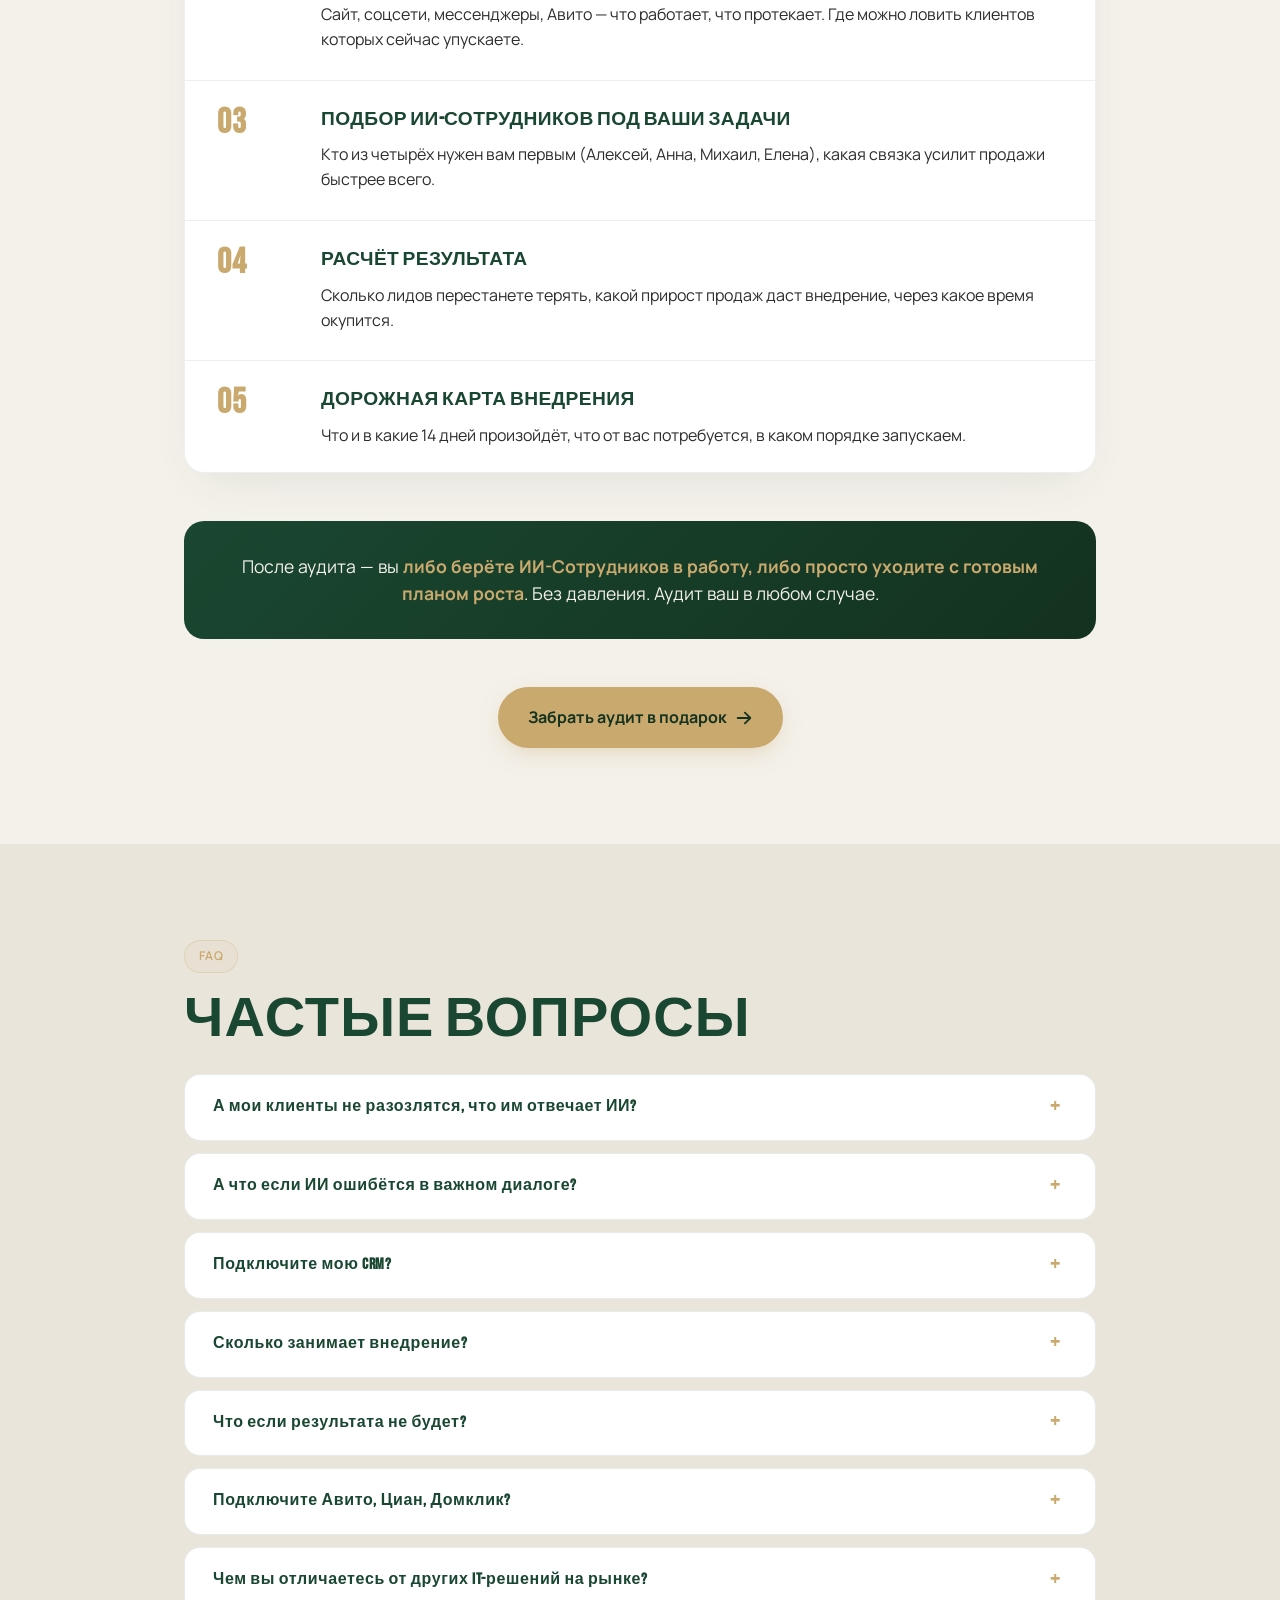
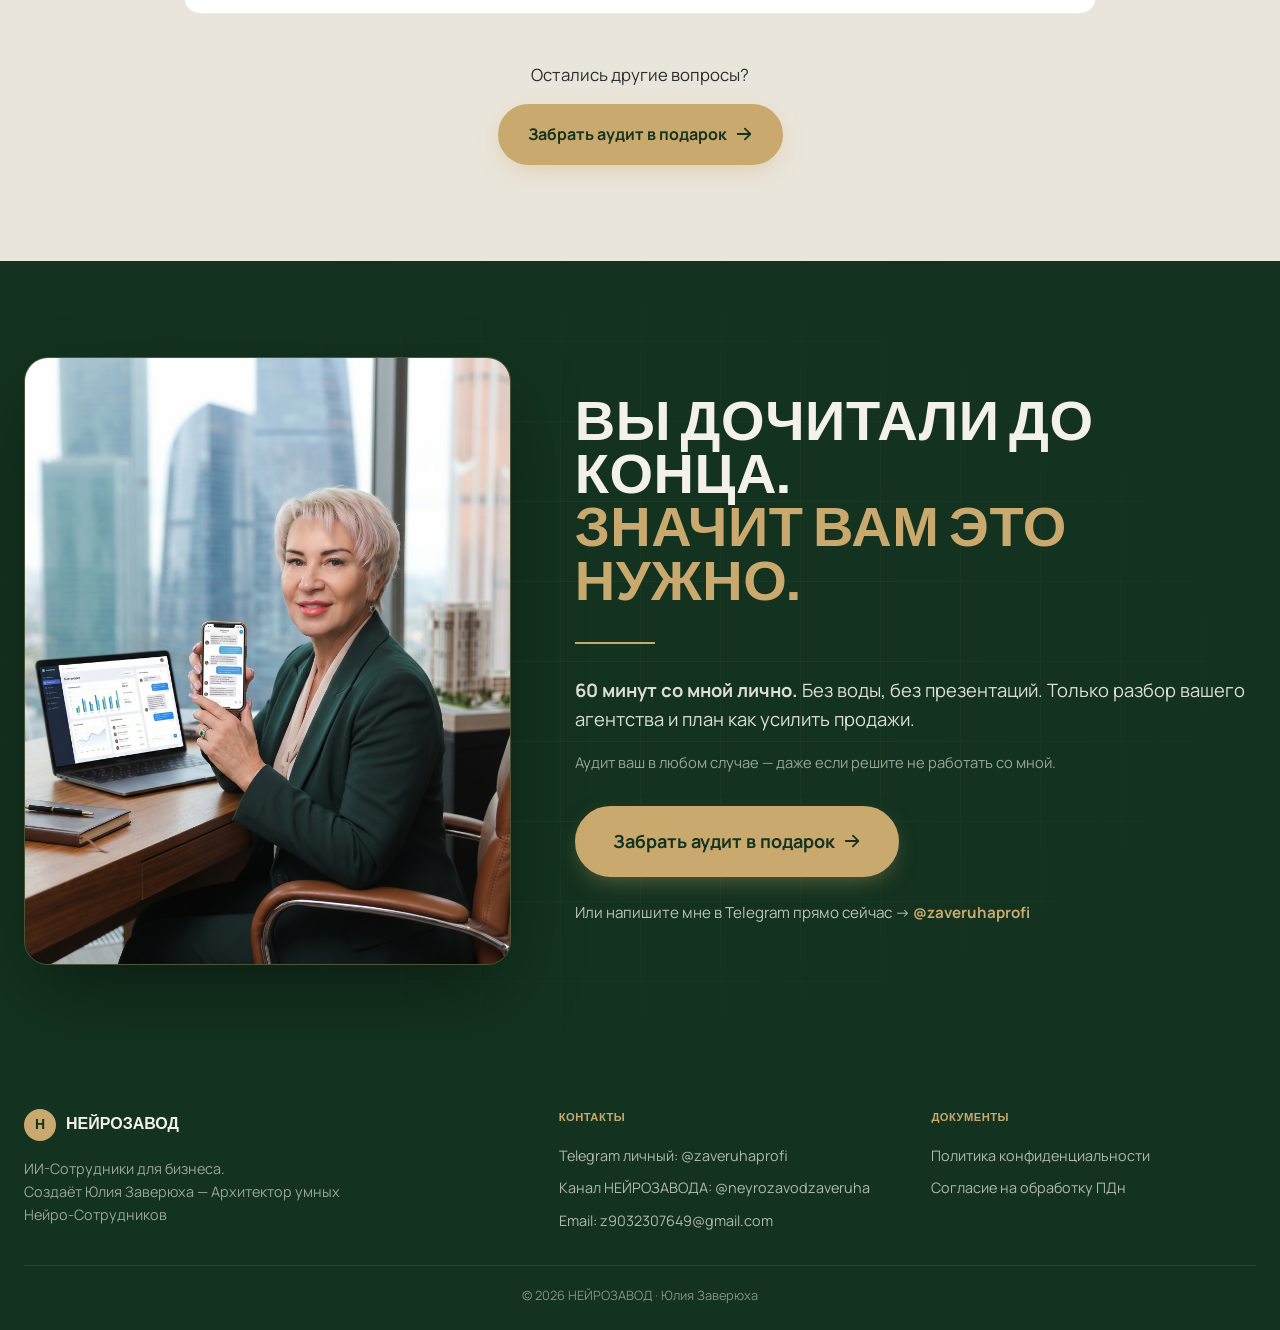
==== commit 5d8e6390: "Подключение Михаила к Telegram-боту - Кнопка «Протестируй меня» в карточке Михаила теперь ведёт в жи" ====
--- a/index.html
+++ b/index.html
@@ -244,12 +244,13 @@
         <p class="agent-desc"><strong>Михаил оживит вашу спящую базу</strong> — пишет холодным клиентам, подписчикам каналов и соцсетей.</p>
         <p class="agent-desc">Не давит, не спамит — <strong>мягко утепляет</strong>, выявляет реальную потребность, измеряет «температуру» клиента, работает с возражениями. Тёплых передаёт менеджеру с заполненной карточкой.</p>
         <p class="agent-result">↳ Из спящей базы — живые сделки. Из подписчика — клиент.</p>
+        <p class="agent-note">На лендинге — структурное демо в Telegram. В боевой версии Михаил работает с базой и CRM вашего агентства.</p>
         <div class="agent-cta-row">
           <span class="agent-status">Внедрение 14 дней</span>
-          <button onclick="openDemo('mikhail')" class="btn btn-gold btn-md">
+          <a href="https://t.me/neurozavod_demo_bot?start=mikhail" target="_blank" rel="noopener" class="btn btn-gold btn-md">
             <span>Протестируй меня</span>
             <svg viewBox="0 0 20 20" fill="currentColor"><path fill-rule="evenodd" d="M10.293 3.293a1 1 0 011.414 0l6 6a1 1 0 010 1.414l-6 6a1 1 0 01-1.414-1.414L14.586 11H3a1 1 0 110-2h11.586l-4.293-4.293a1 1 0 010-1.414z" clip-rule="evenodd"/></svg>
-          </button>
+          </a>
         </div>
       </div>
     </article>
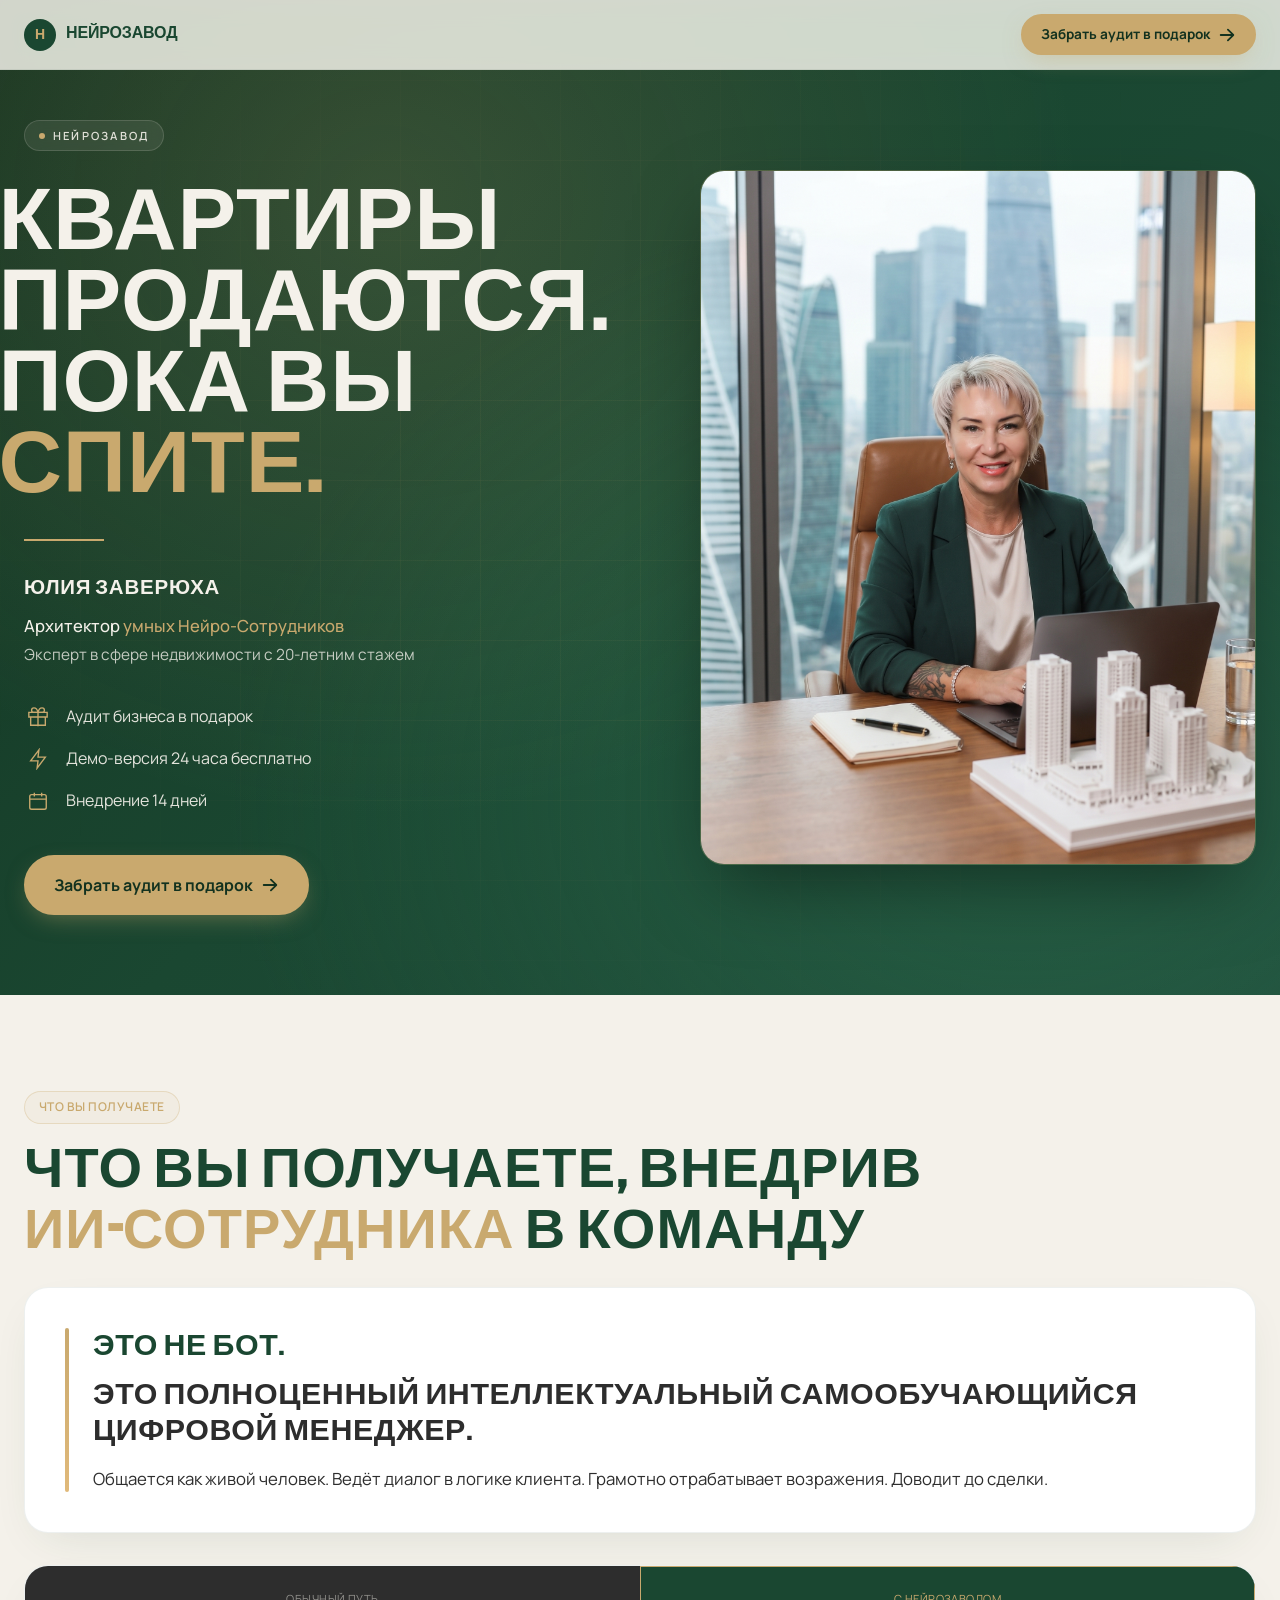
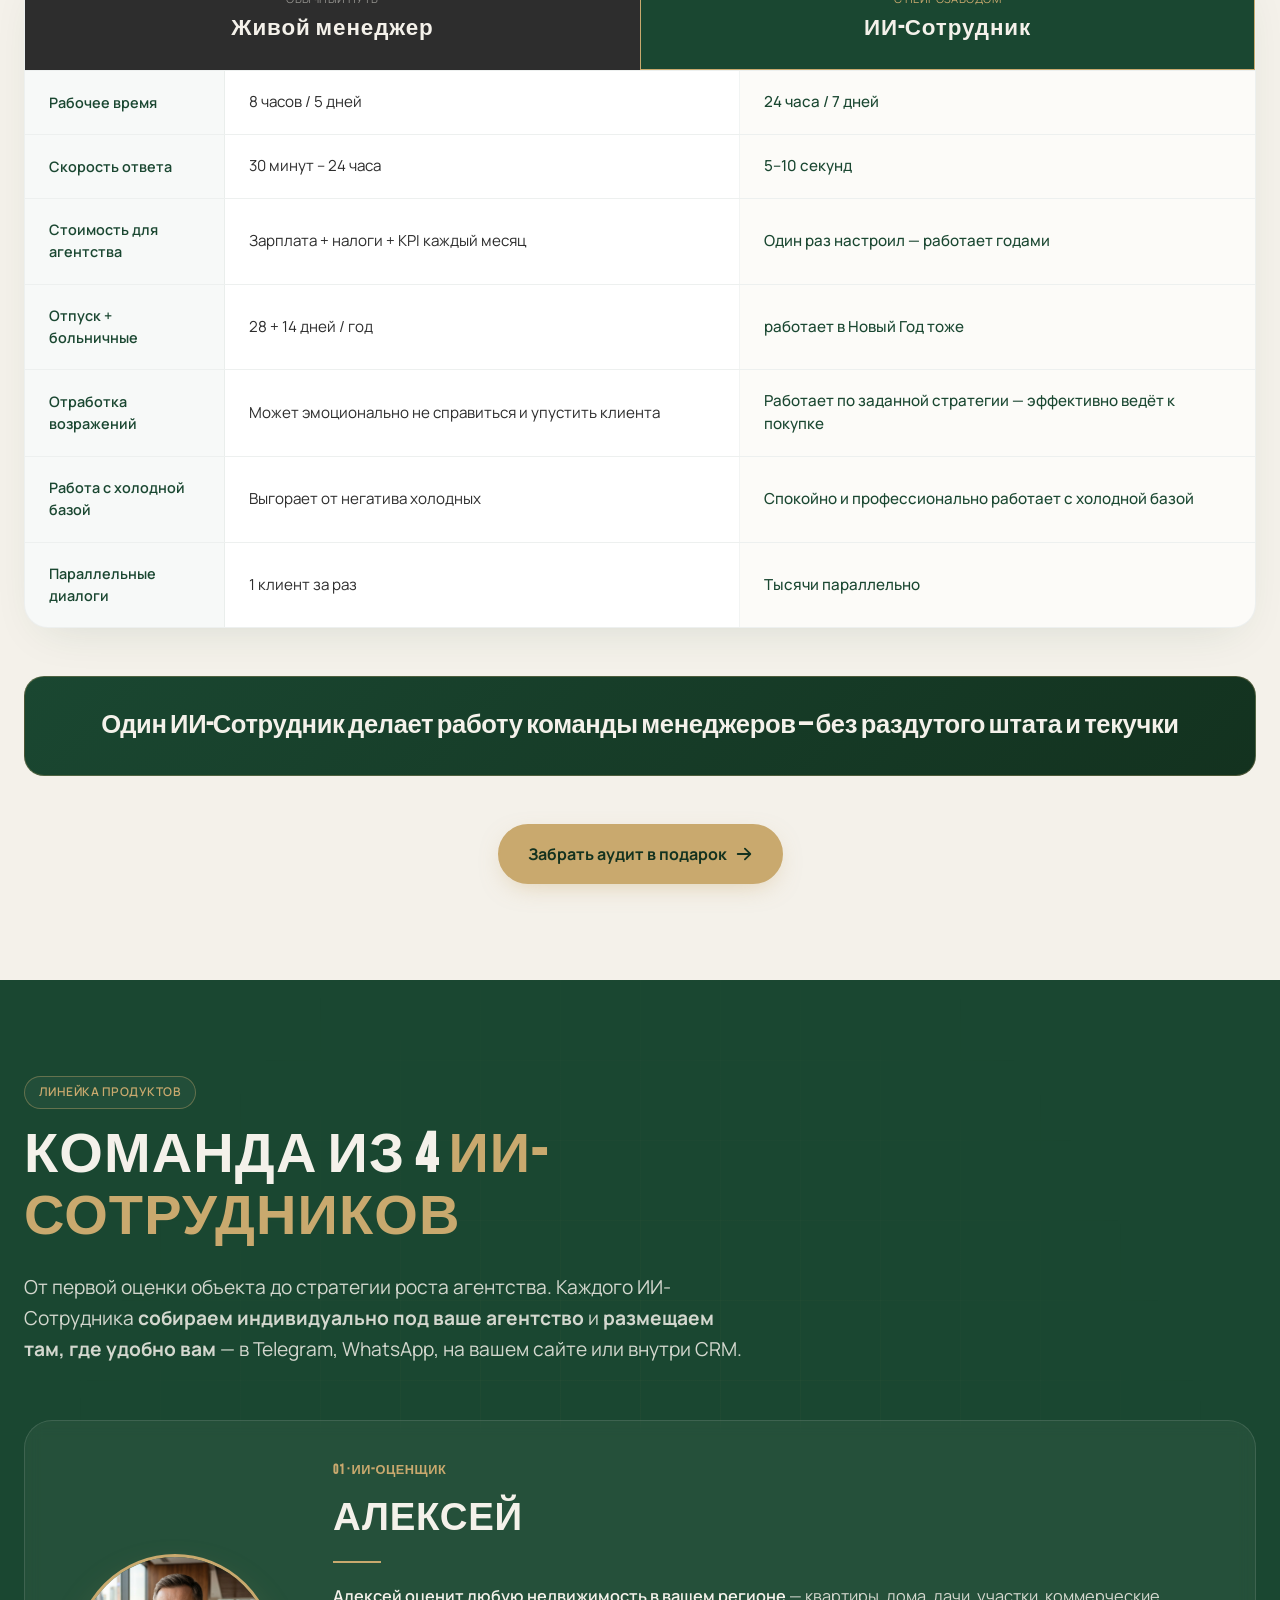
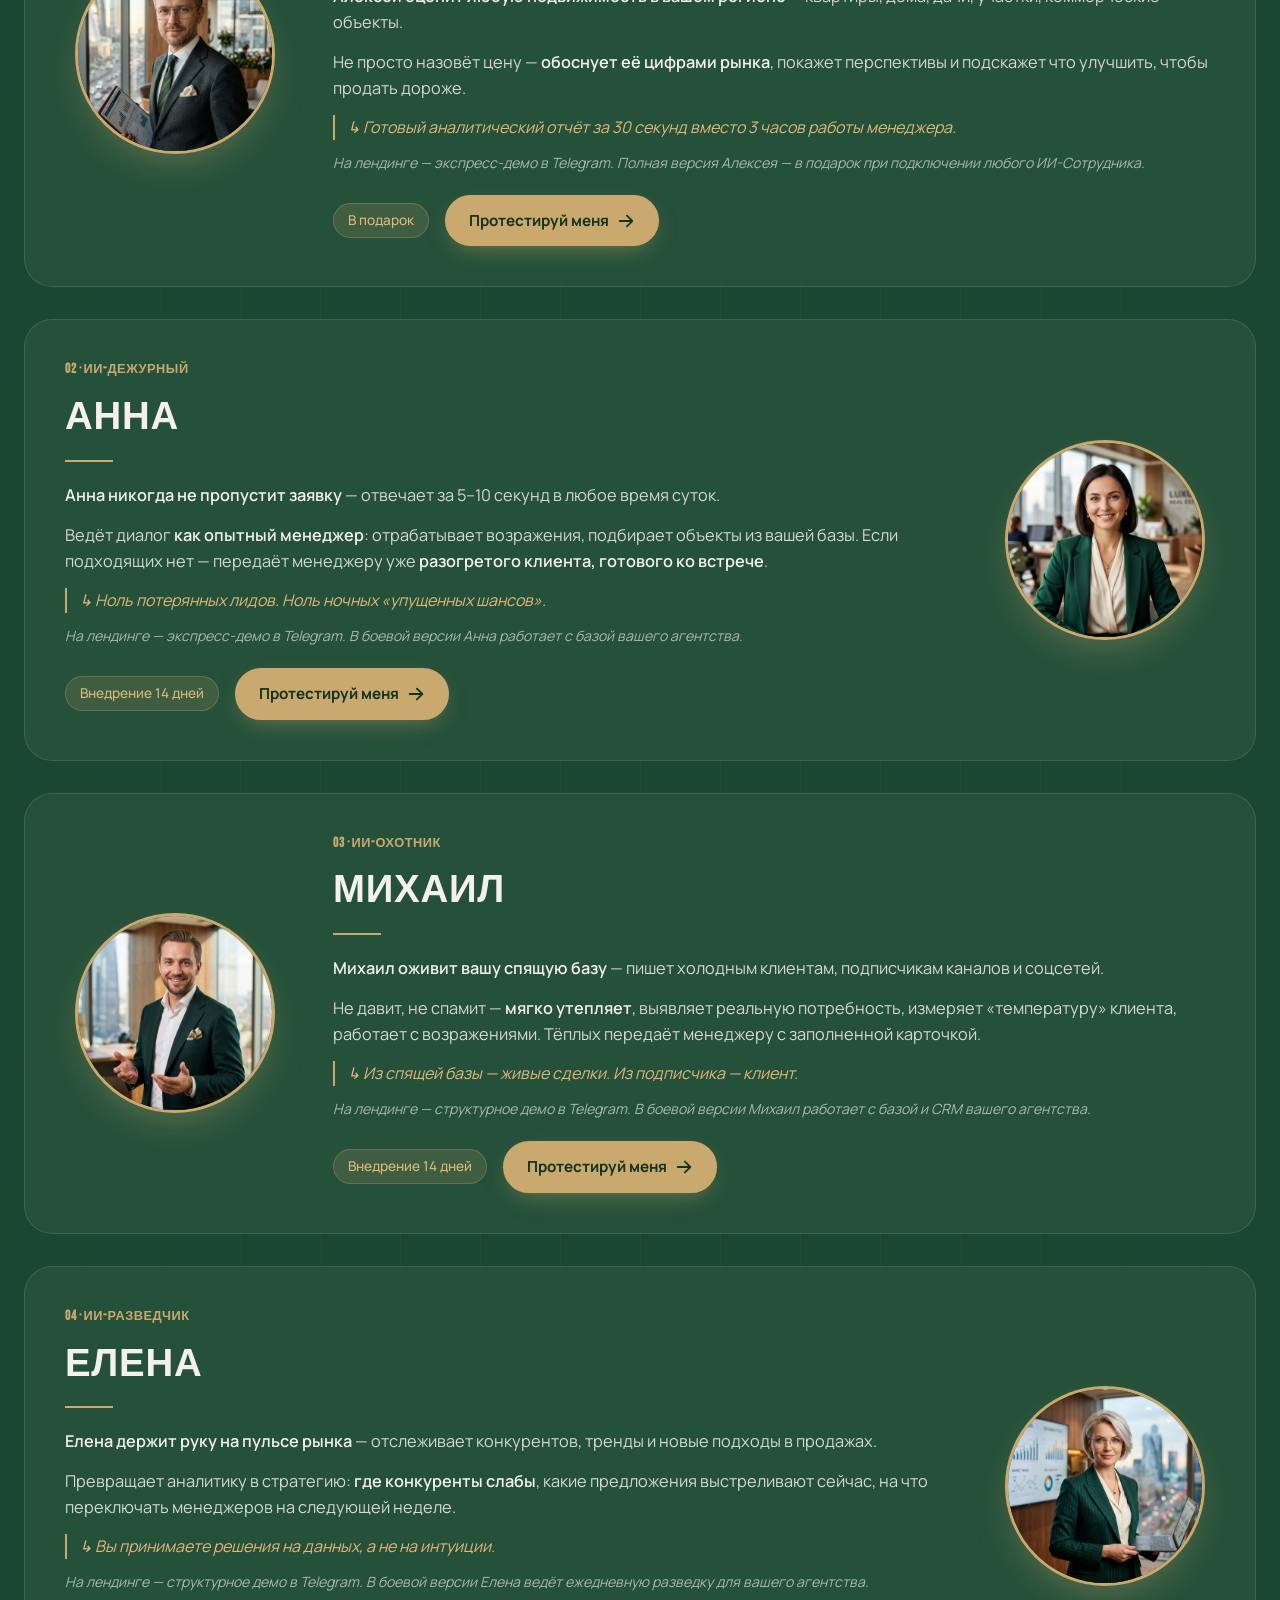
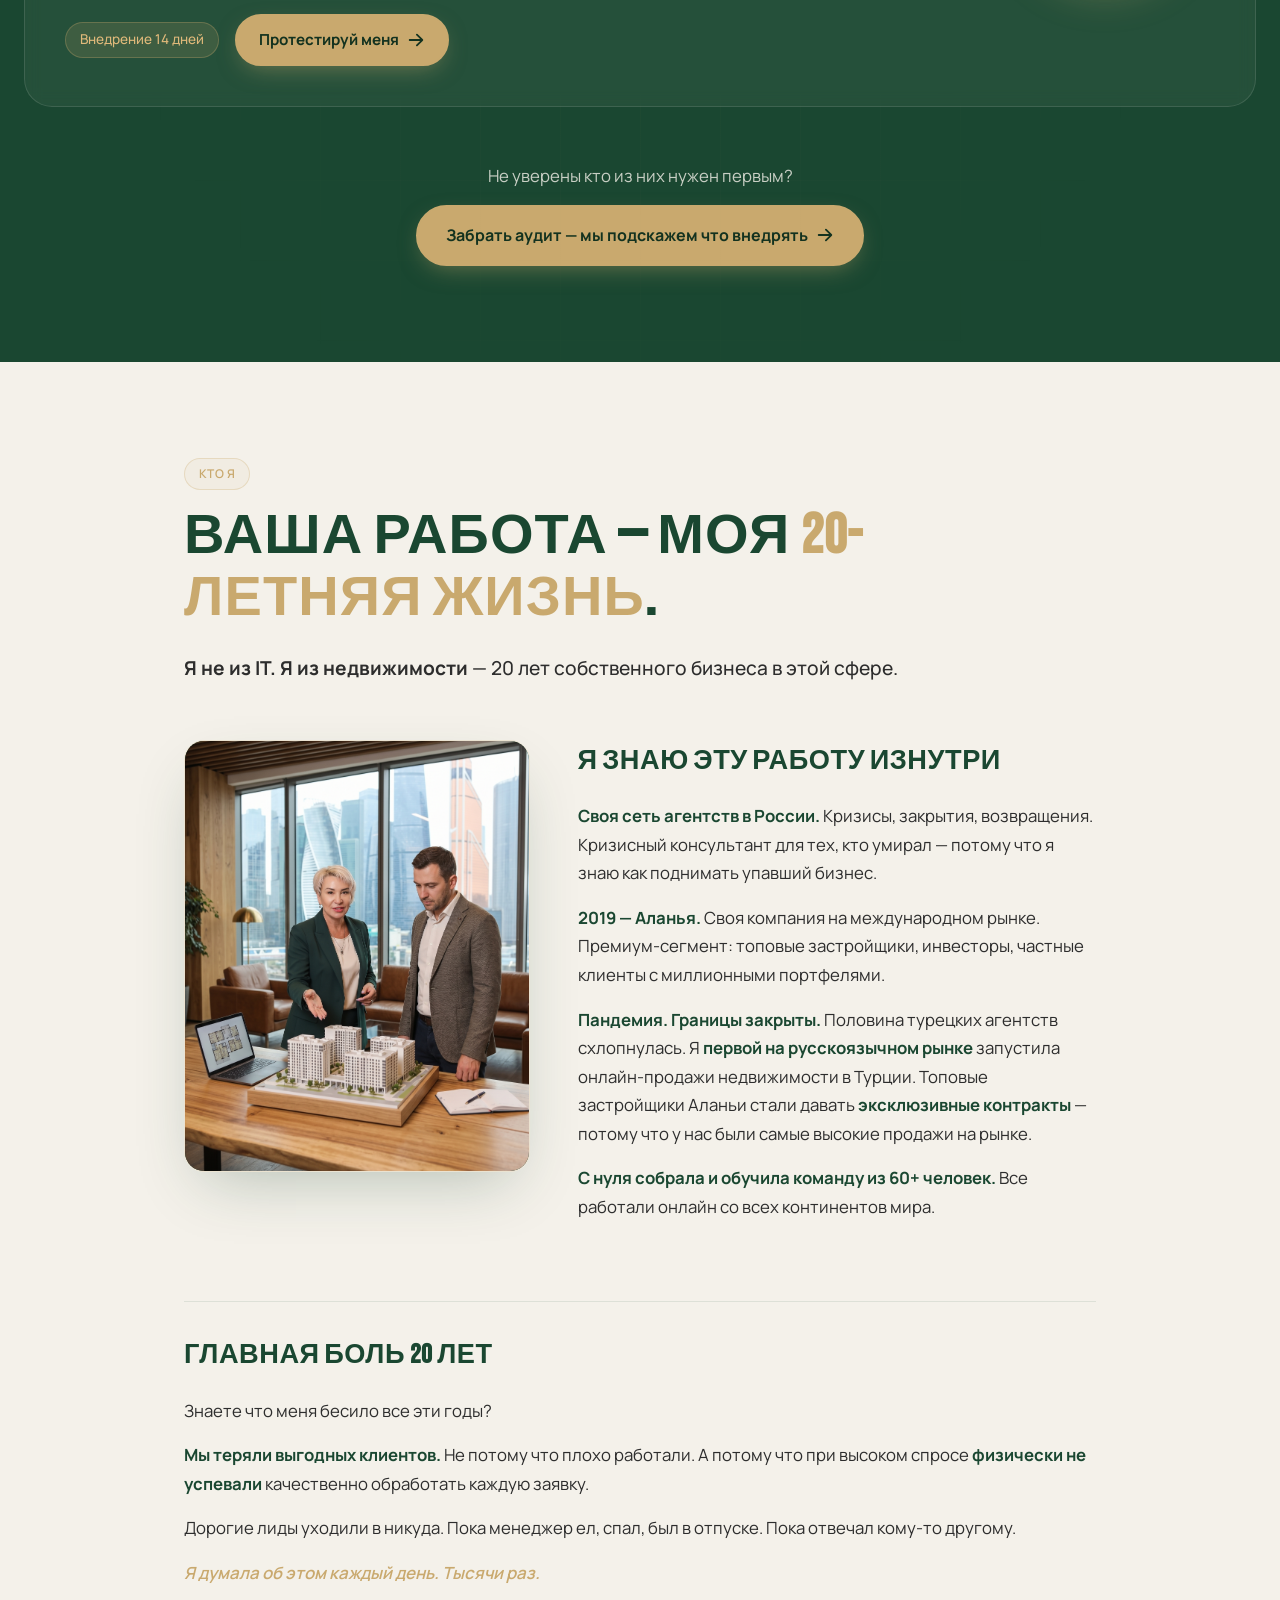
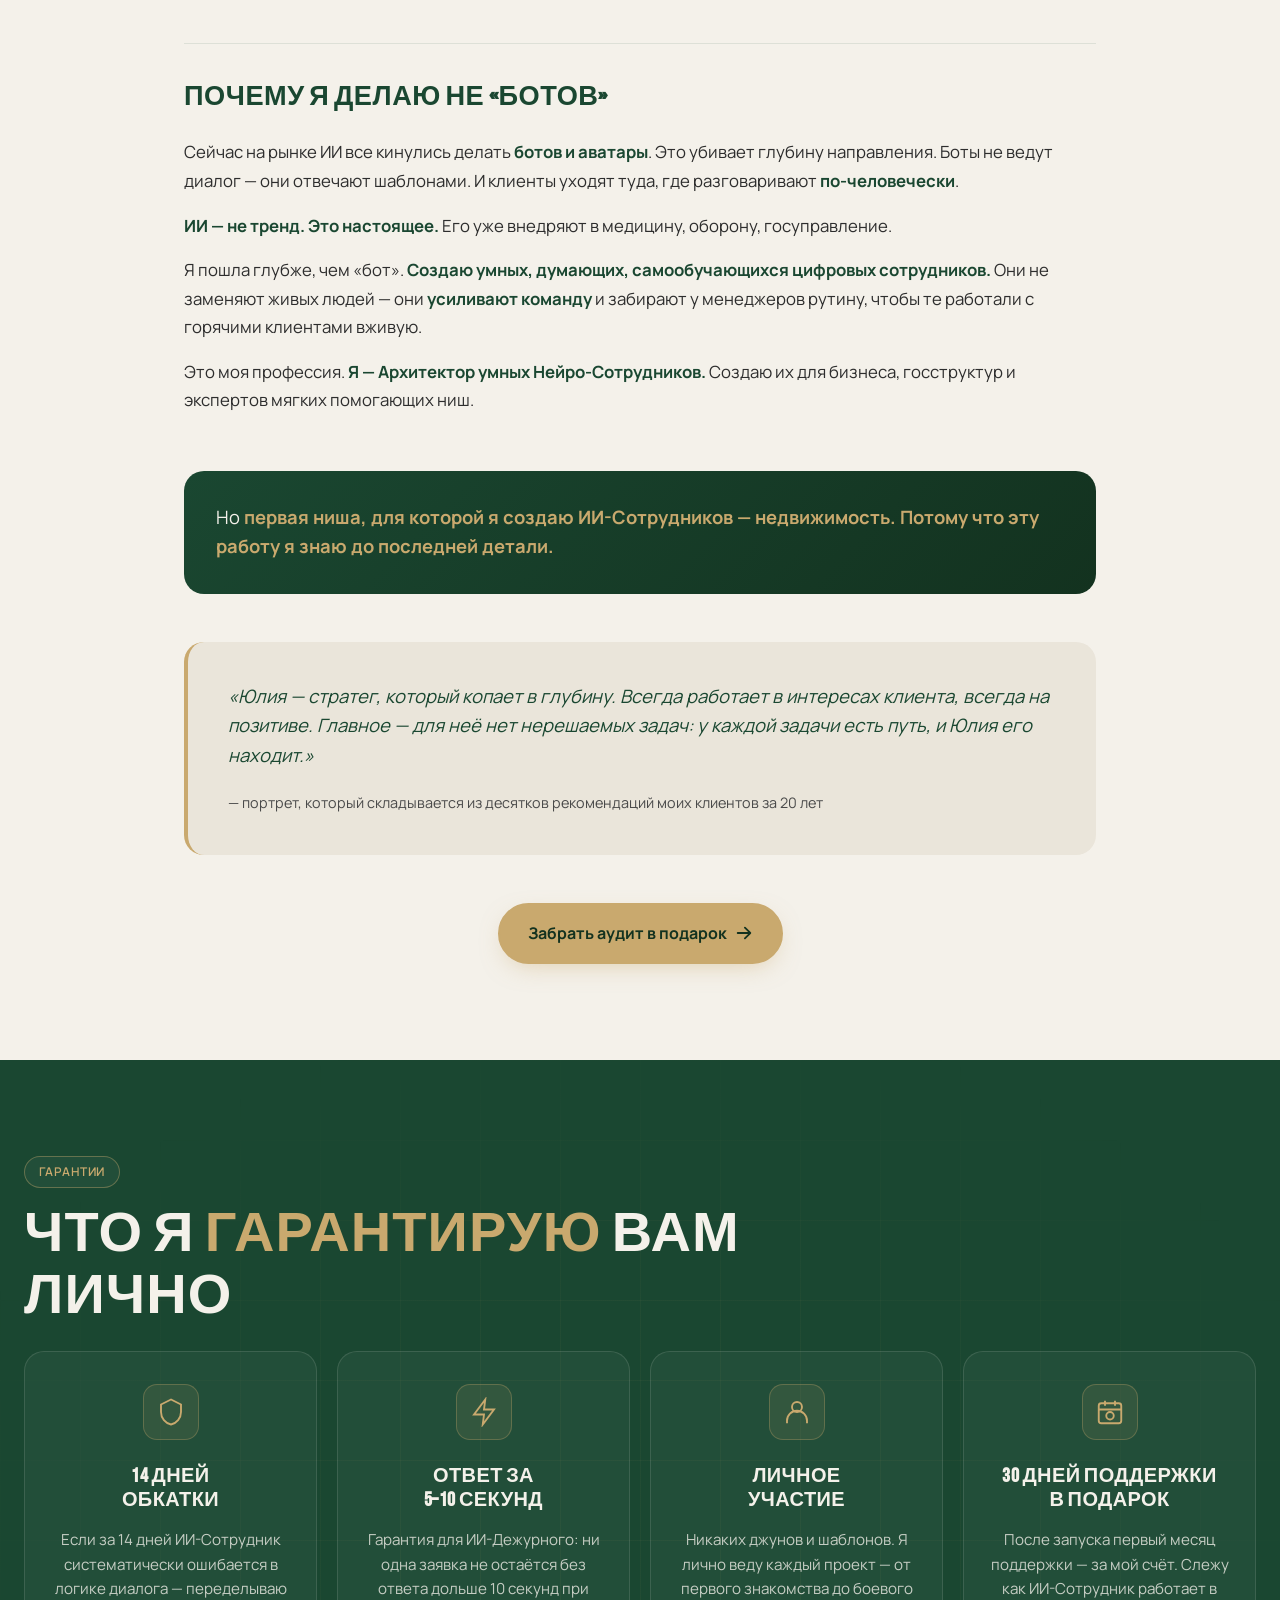
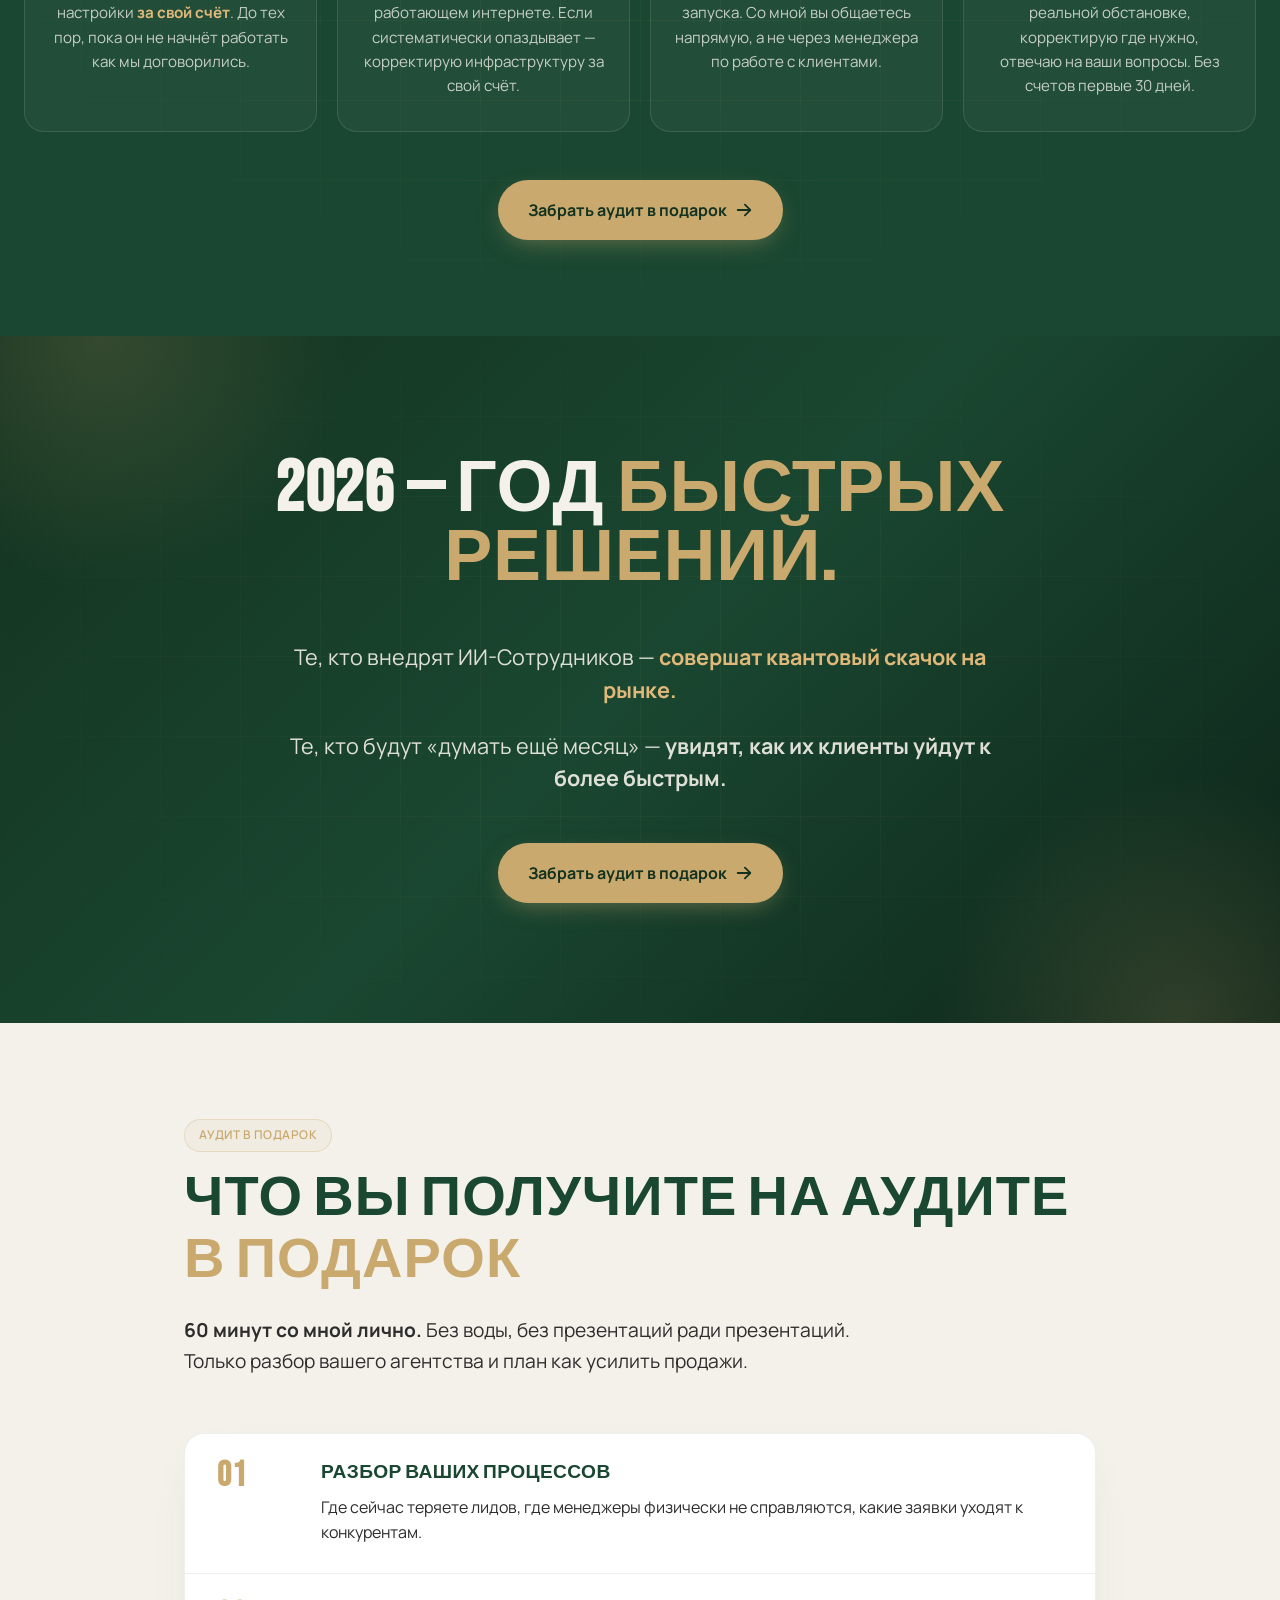
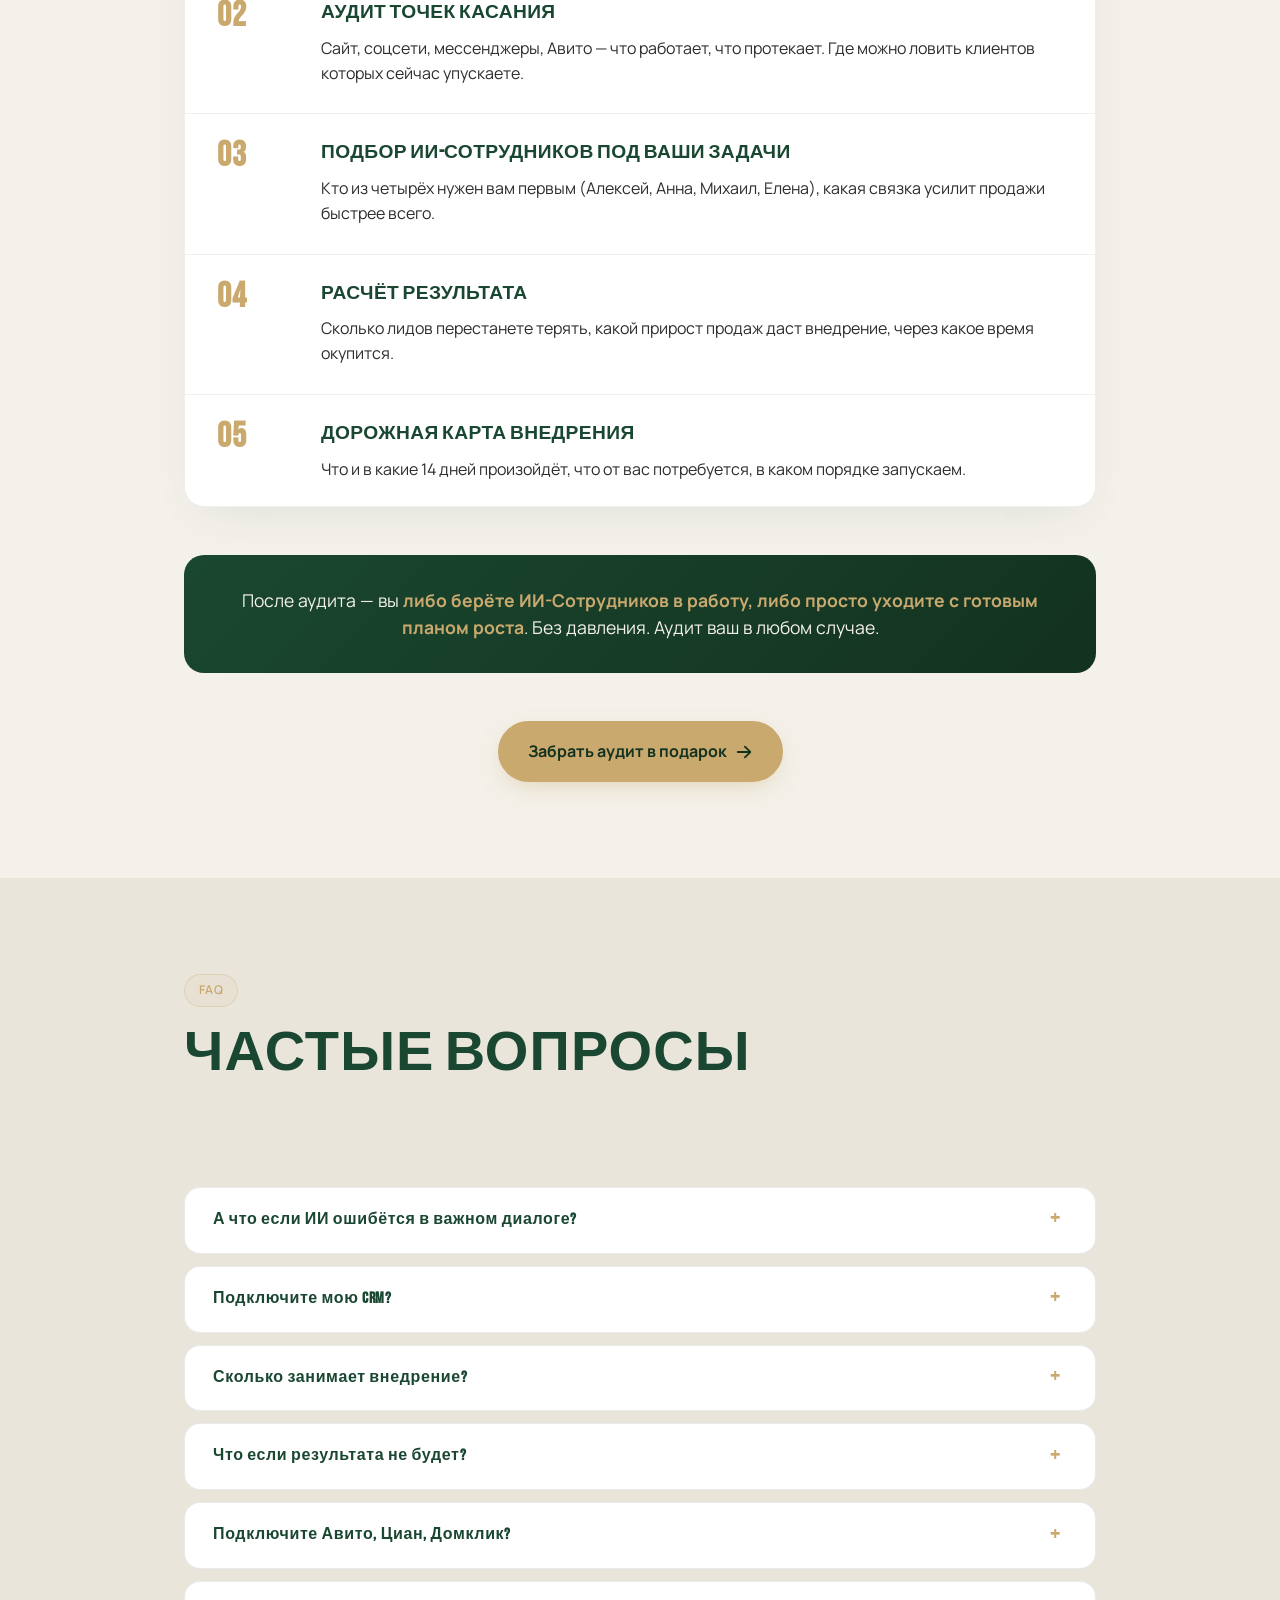
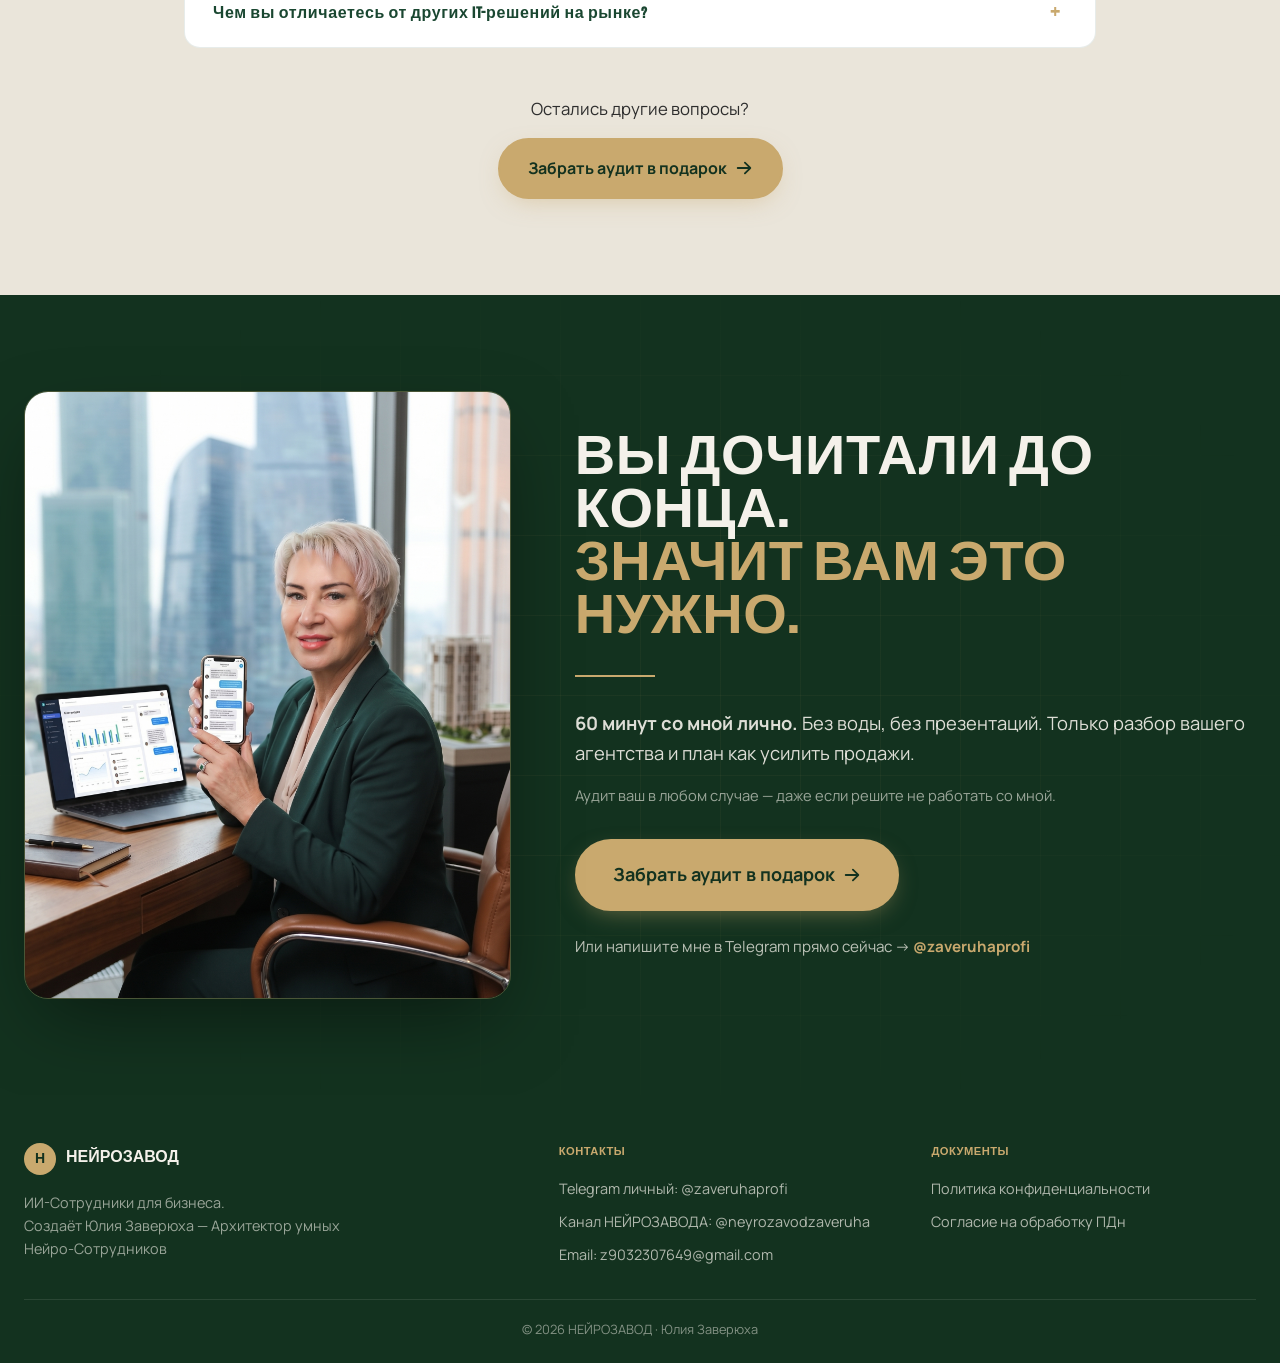
==== commit 8293abdb: "Подключение Елены к Telegram-боту - Кнопка «Протестируй меня» в карточке Елены теперь ведёт в живой " ====
--- a/index.html
+++ b/index.html
@@ -263,12 +263,13 @@
         <p class="agent-desc"><strong>Елена держит руку на пульсе рынка</strong> — отслеживает конкурентов, тренды и новые подходы в продажах.</p>
         <p class="agent-desc">Превращает аналитику в стратегию: <strong>где конкуренты слабы</strong>, какие предложения выстреливают сейчас, на что переключать менеджеров на следующей неделе.</p>
         <p class="agent-result">↳ Вы принимаете решения на данных, а не на интуиции.</p>
+        <p class="agent-note">На лендинге — структурное демо в Telegram. В боевой версии Елена ведёт ежедневную разведку для вашего агентства.</p>
         <div class="agent-cta-row">
           <span class="agent-status">Внедрение 14 дней</span>
-          <button onclick="openDemo('elena')" class="btn btn-gold btn-md">
+          <a href="https://t.me/neurozavod_demo_bot?start=elena" target="_blank" rel="noopener" class="btn btn-gold btn-md">
             <span>Протестируй меня</span>
             <svg viewBox="0 0 20 20" fill="currentColor"><path fill-rule="evenodd" d="M10.293 3.293a1 1 0 011.414 0l6 6a1 1 0 010 1.414l-6 6a1 1 0 01-1.414-1.414L14.586 11H3a1 1 0 110-2h11.586l-4.293-4.293a1 1 0 010-1.414z" clip-rule="evenodd"/></svg>
-          </button>
+          </a>
         </div>
       </div>
       <div class="agent-avatar-wrap">
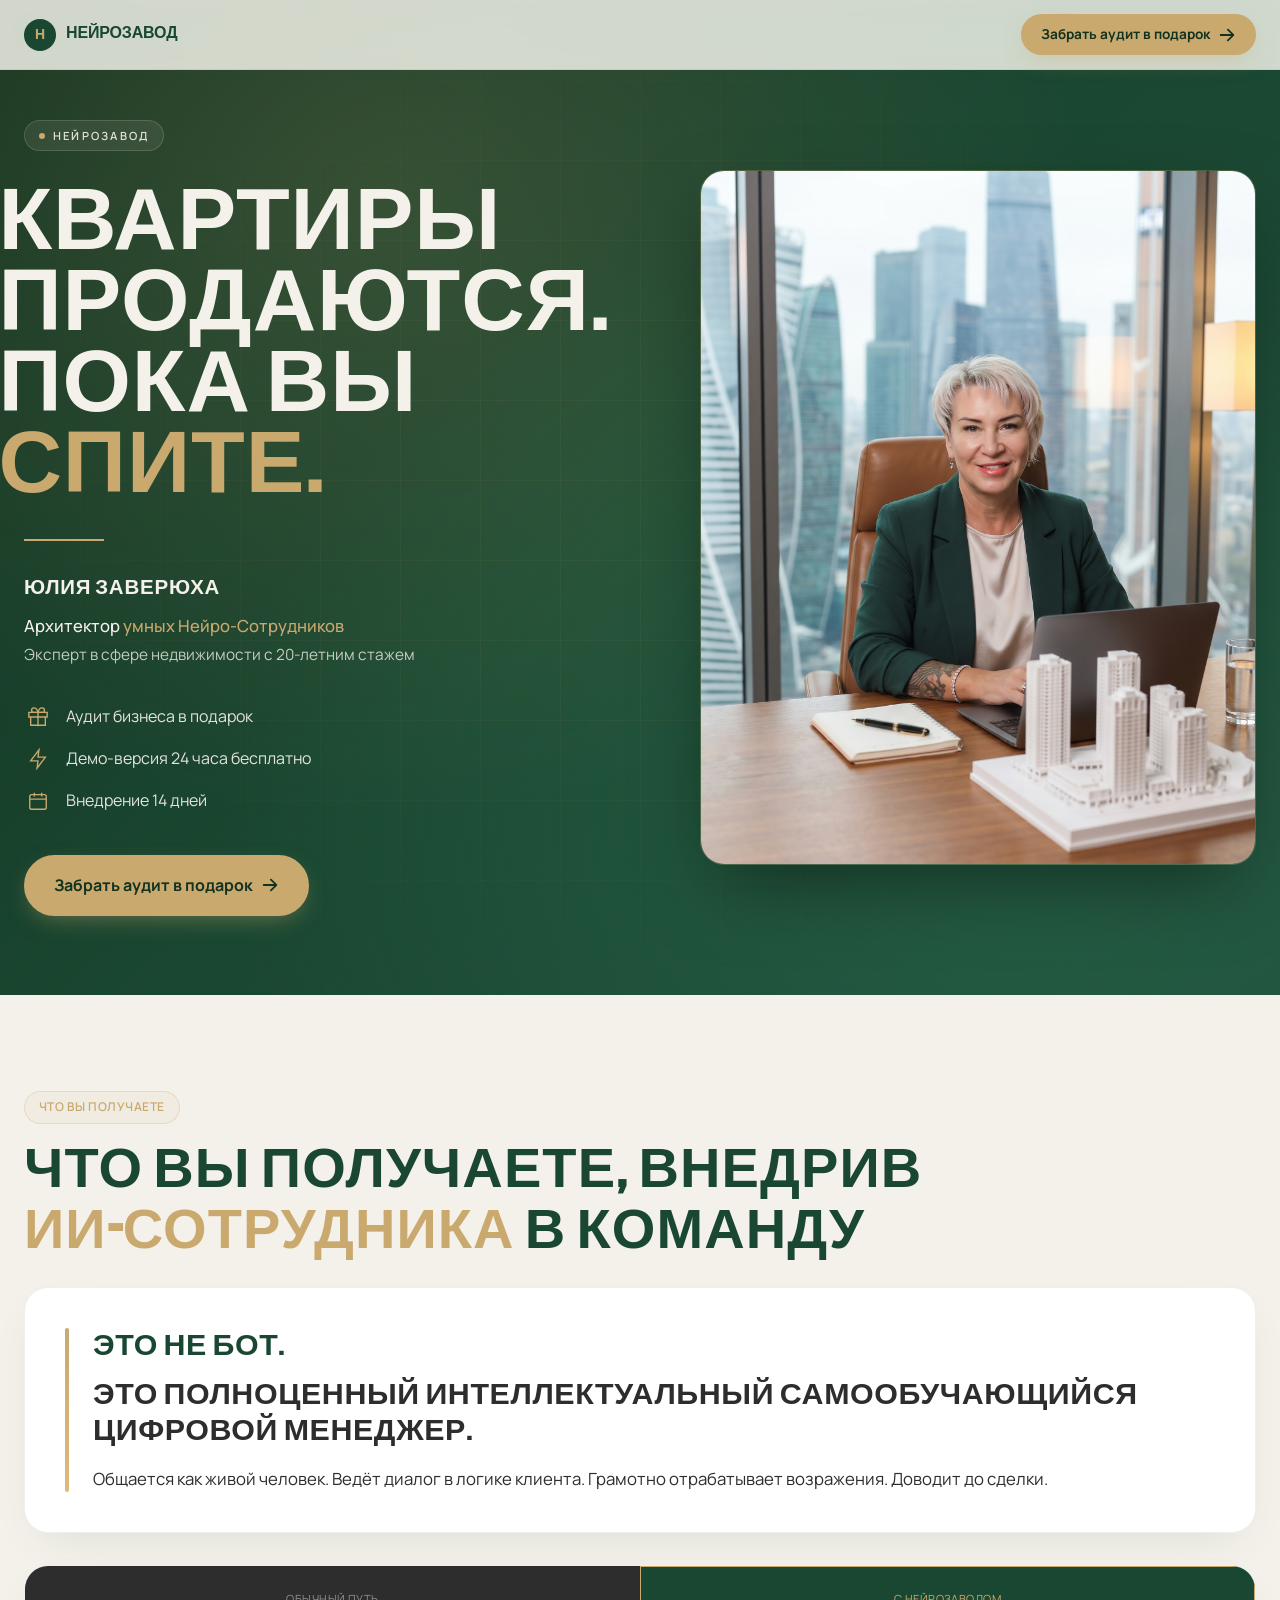
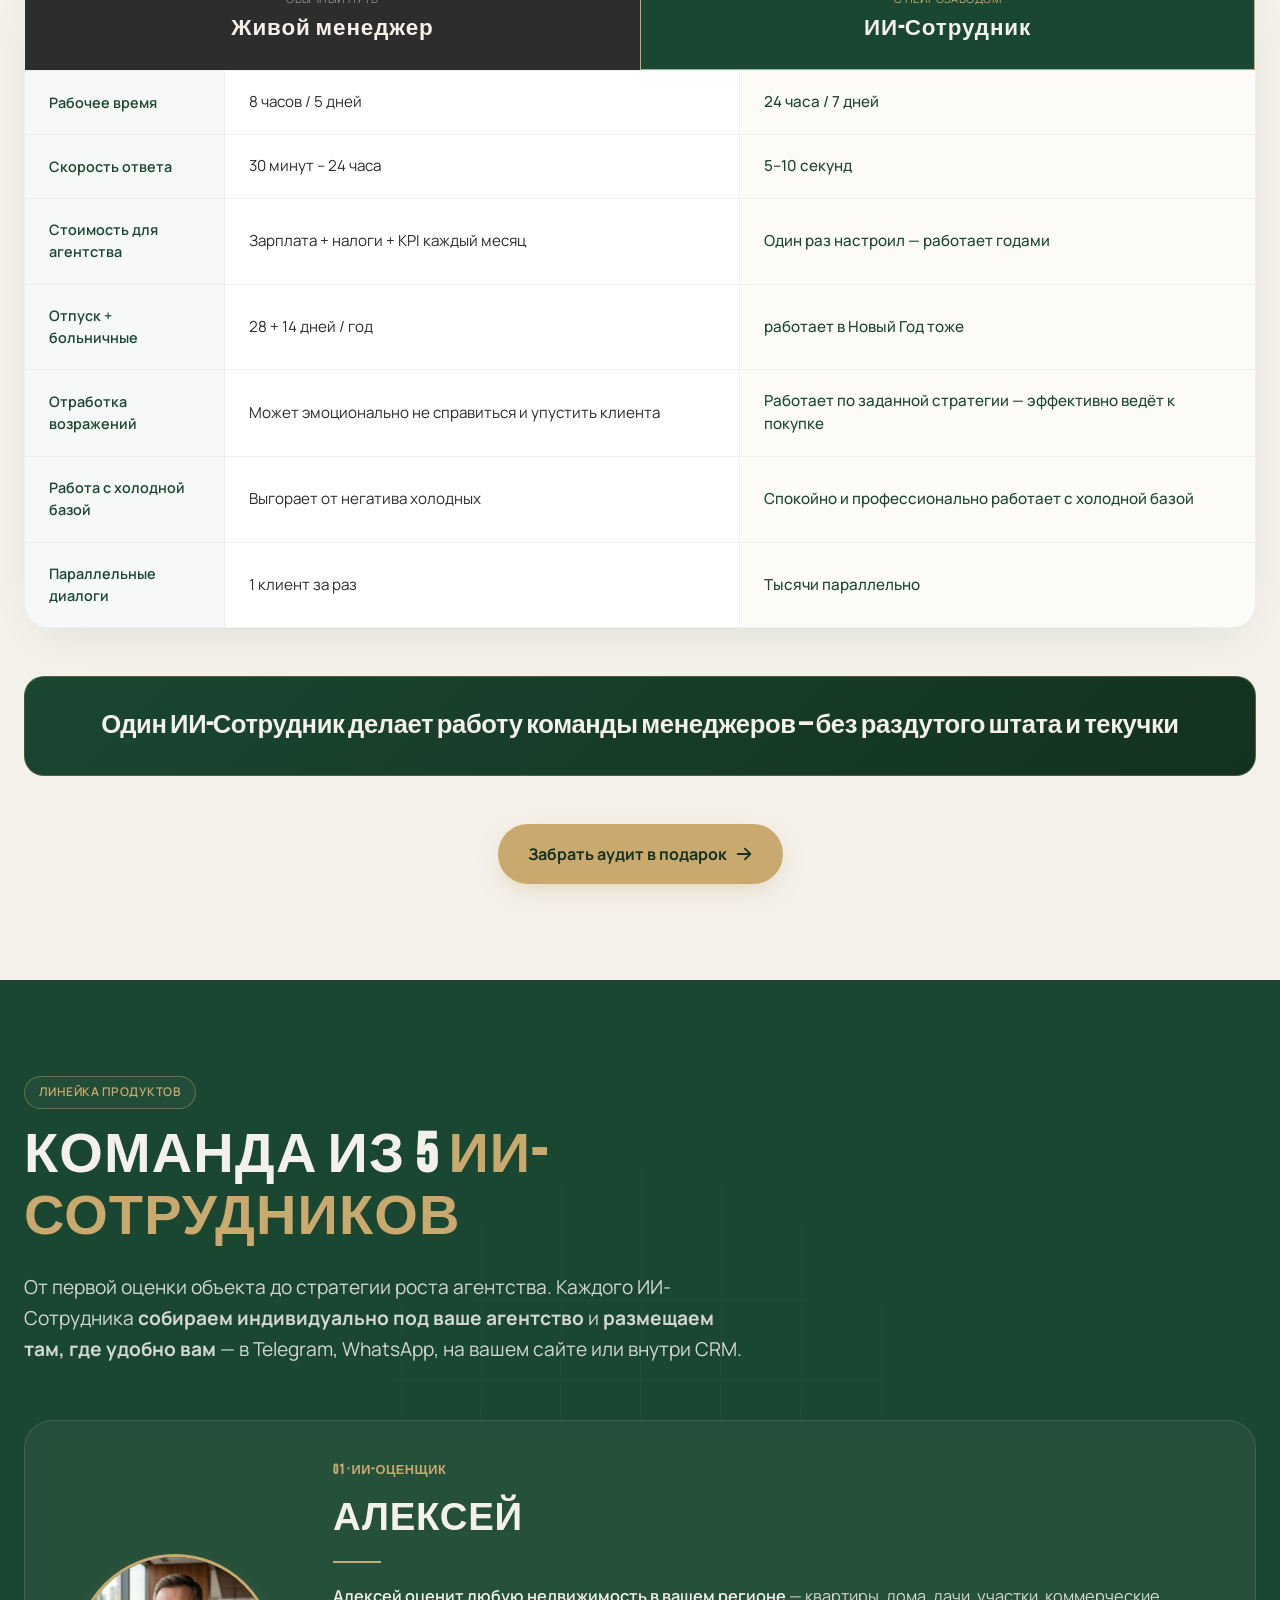
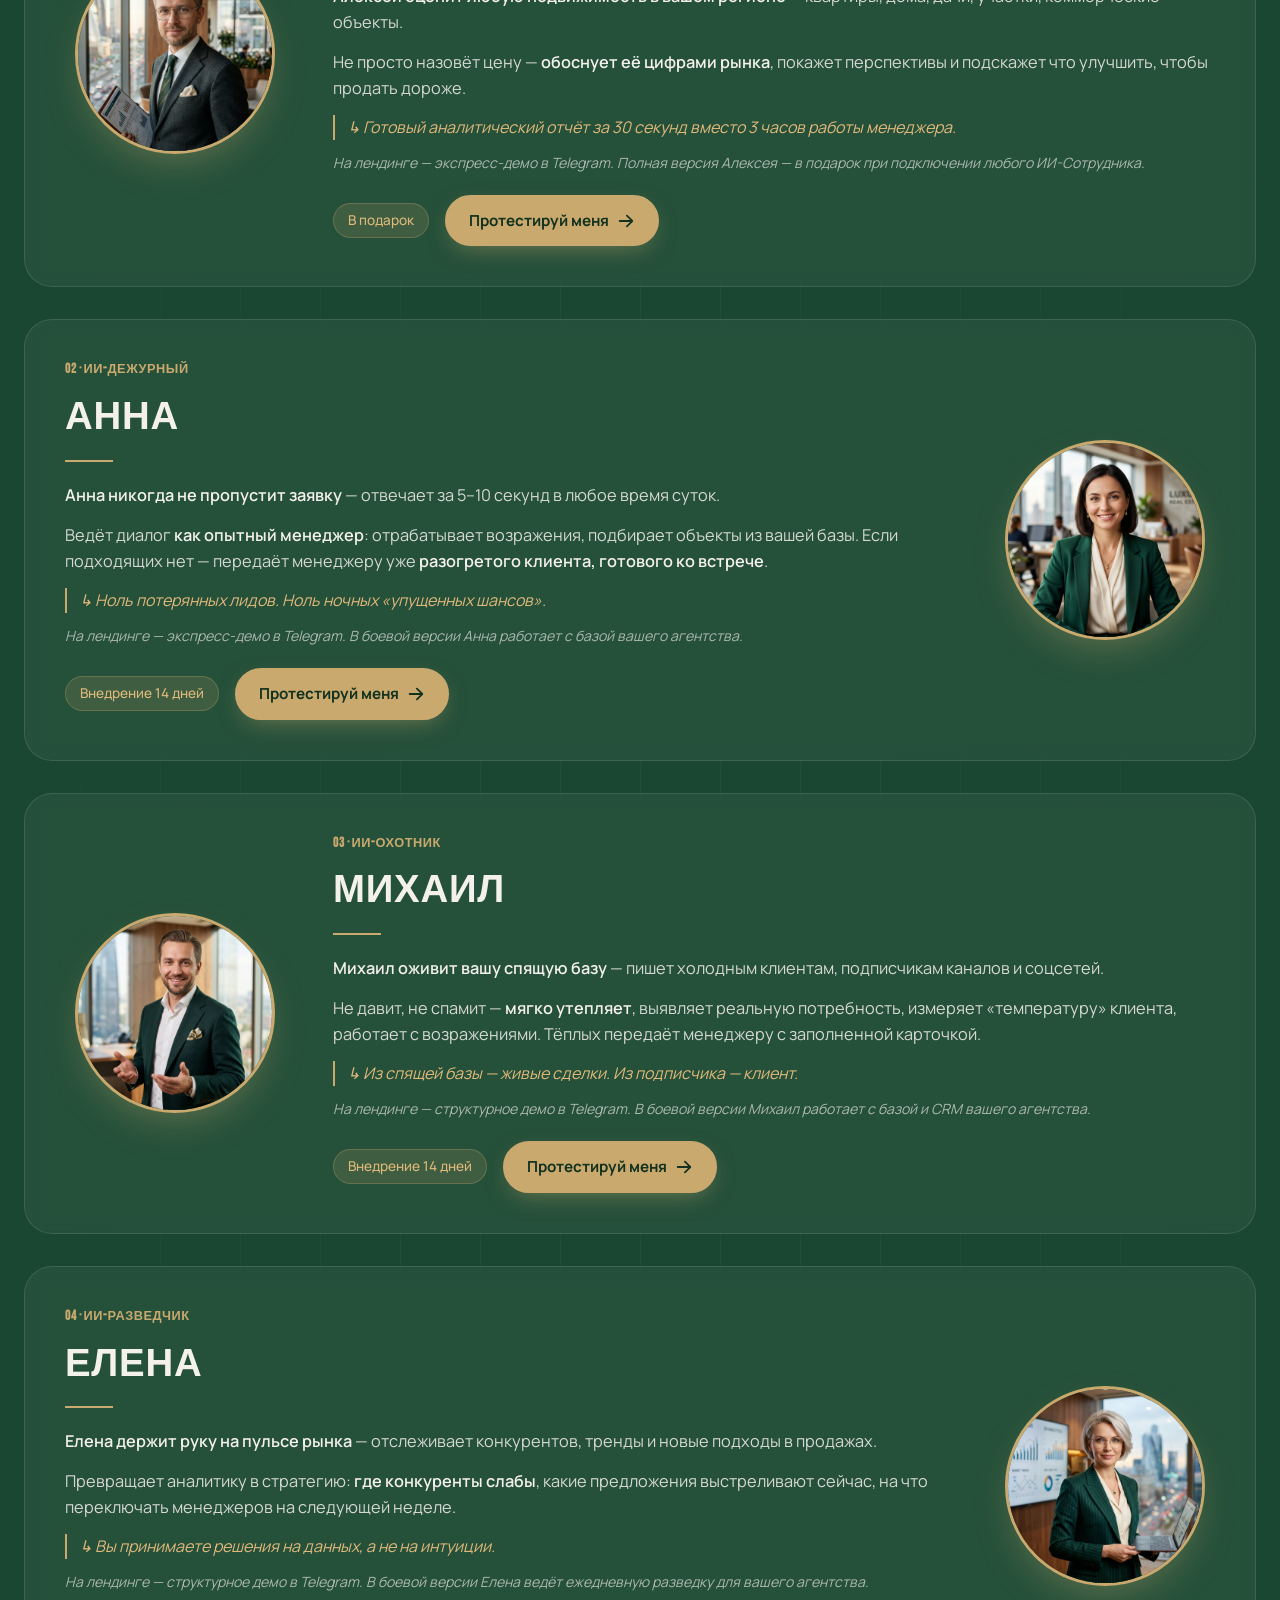
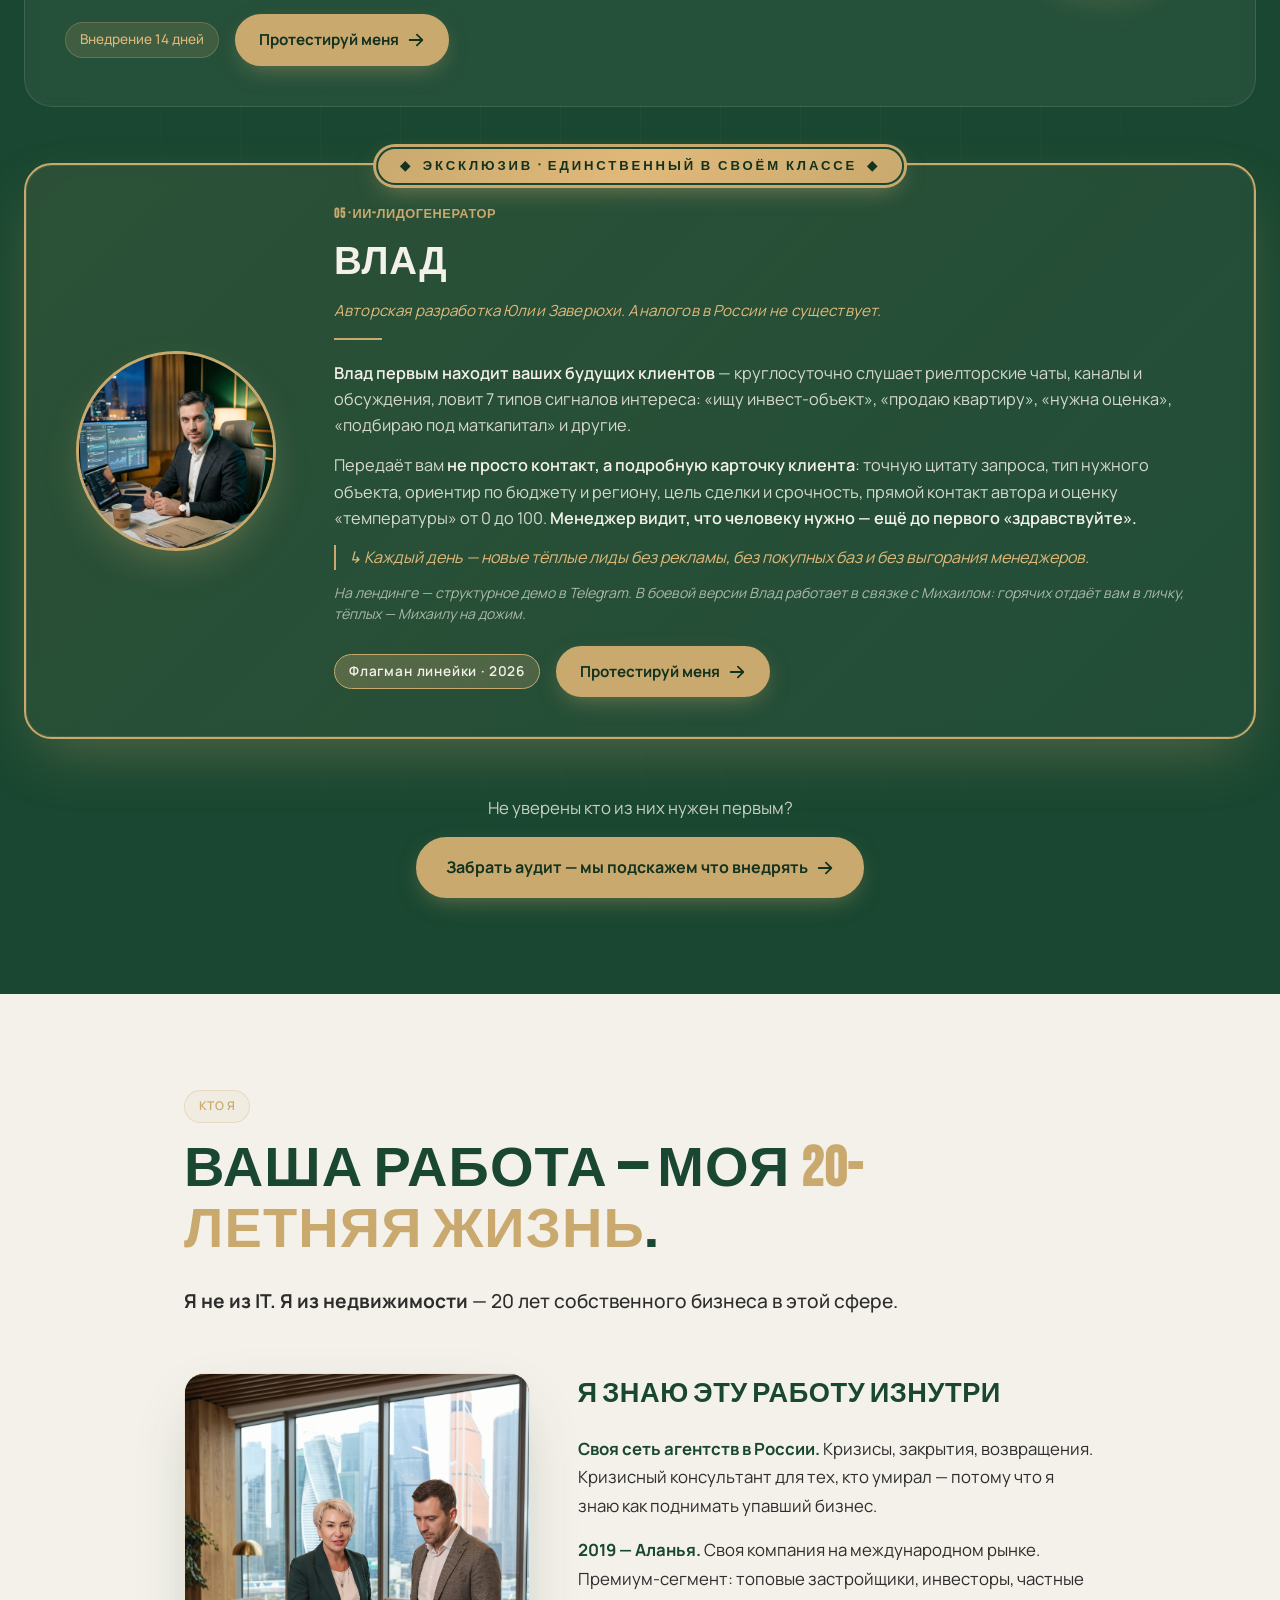
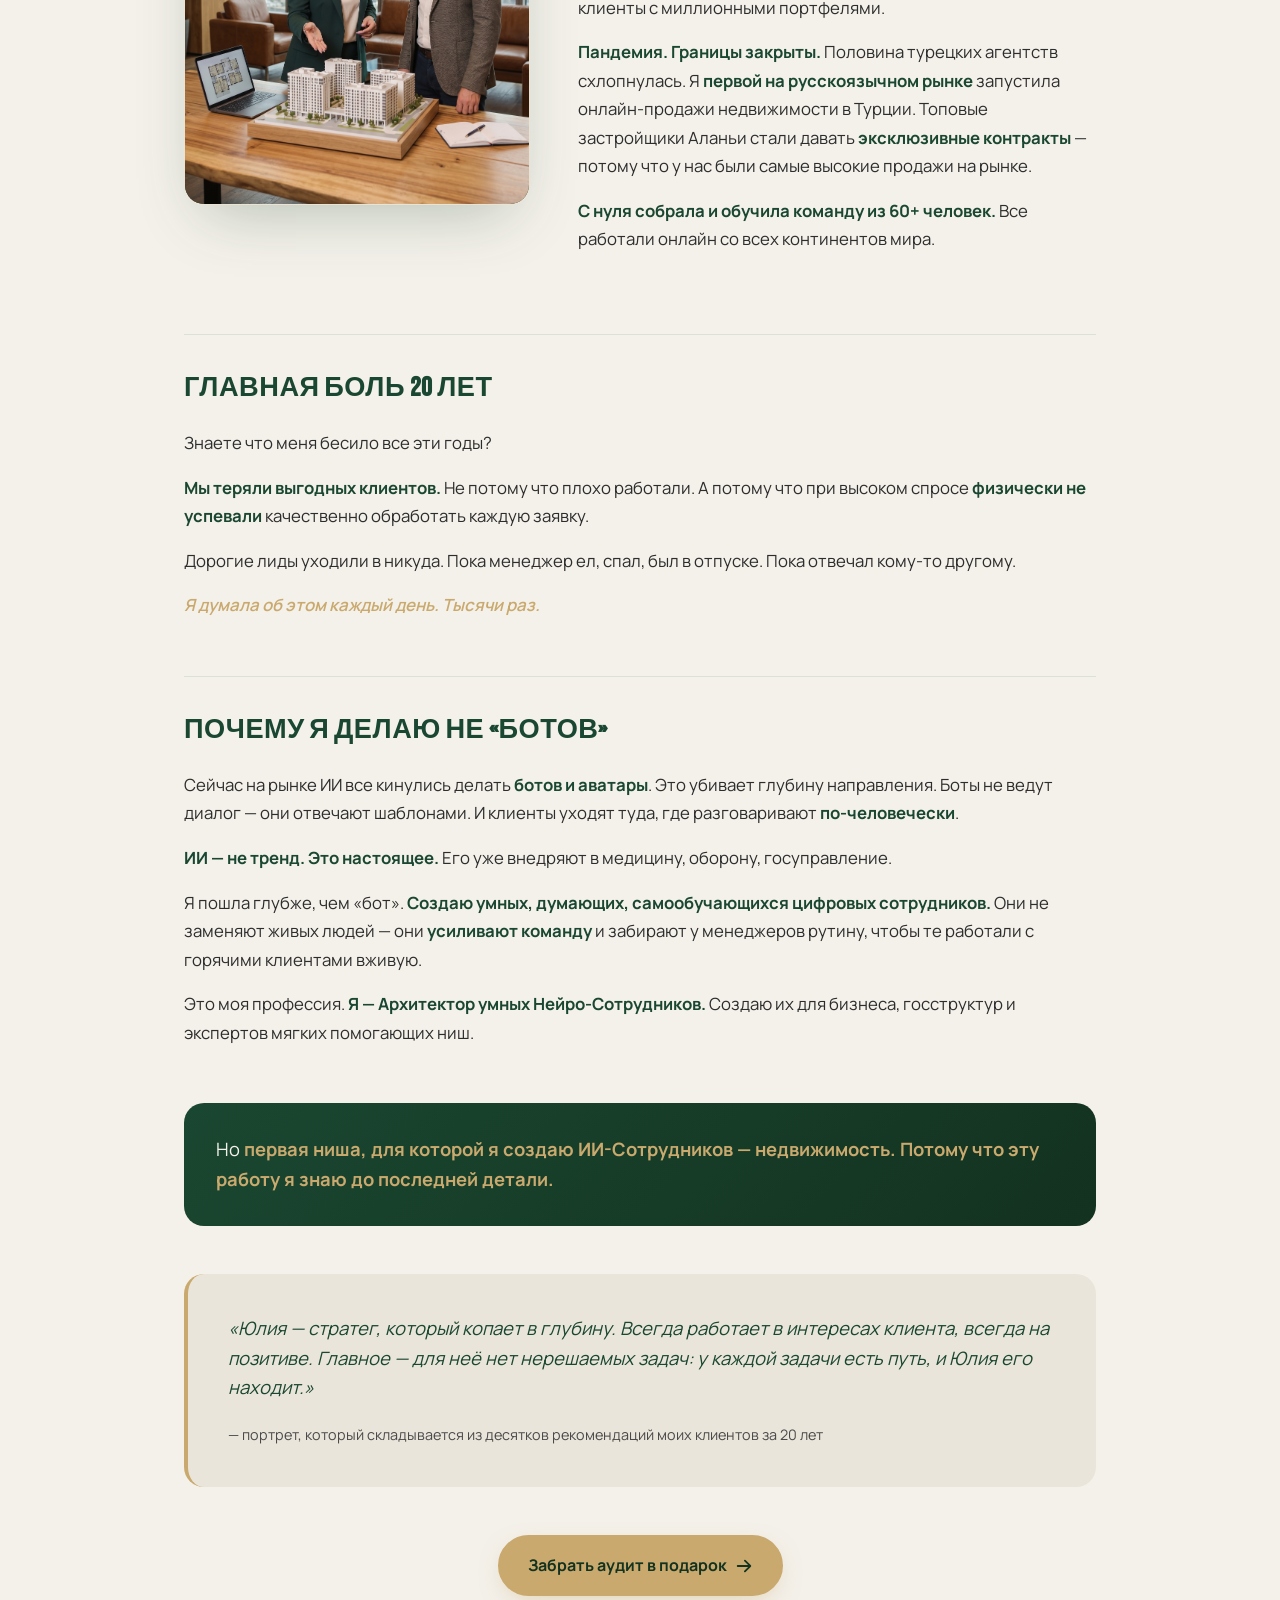
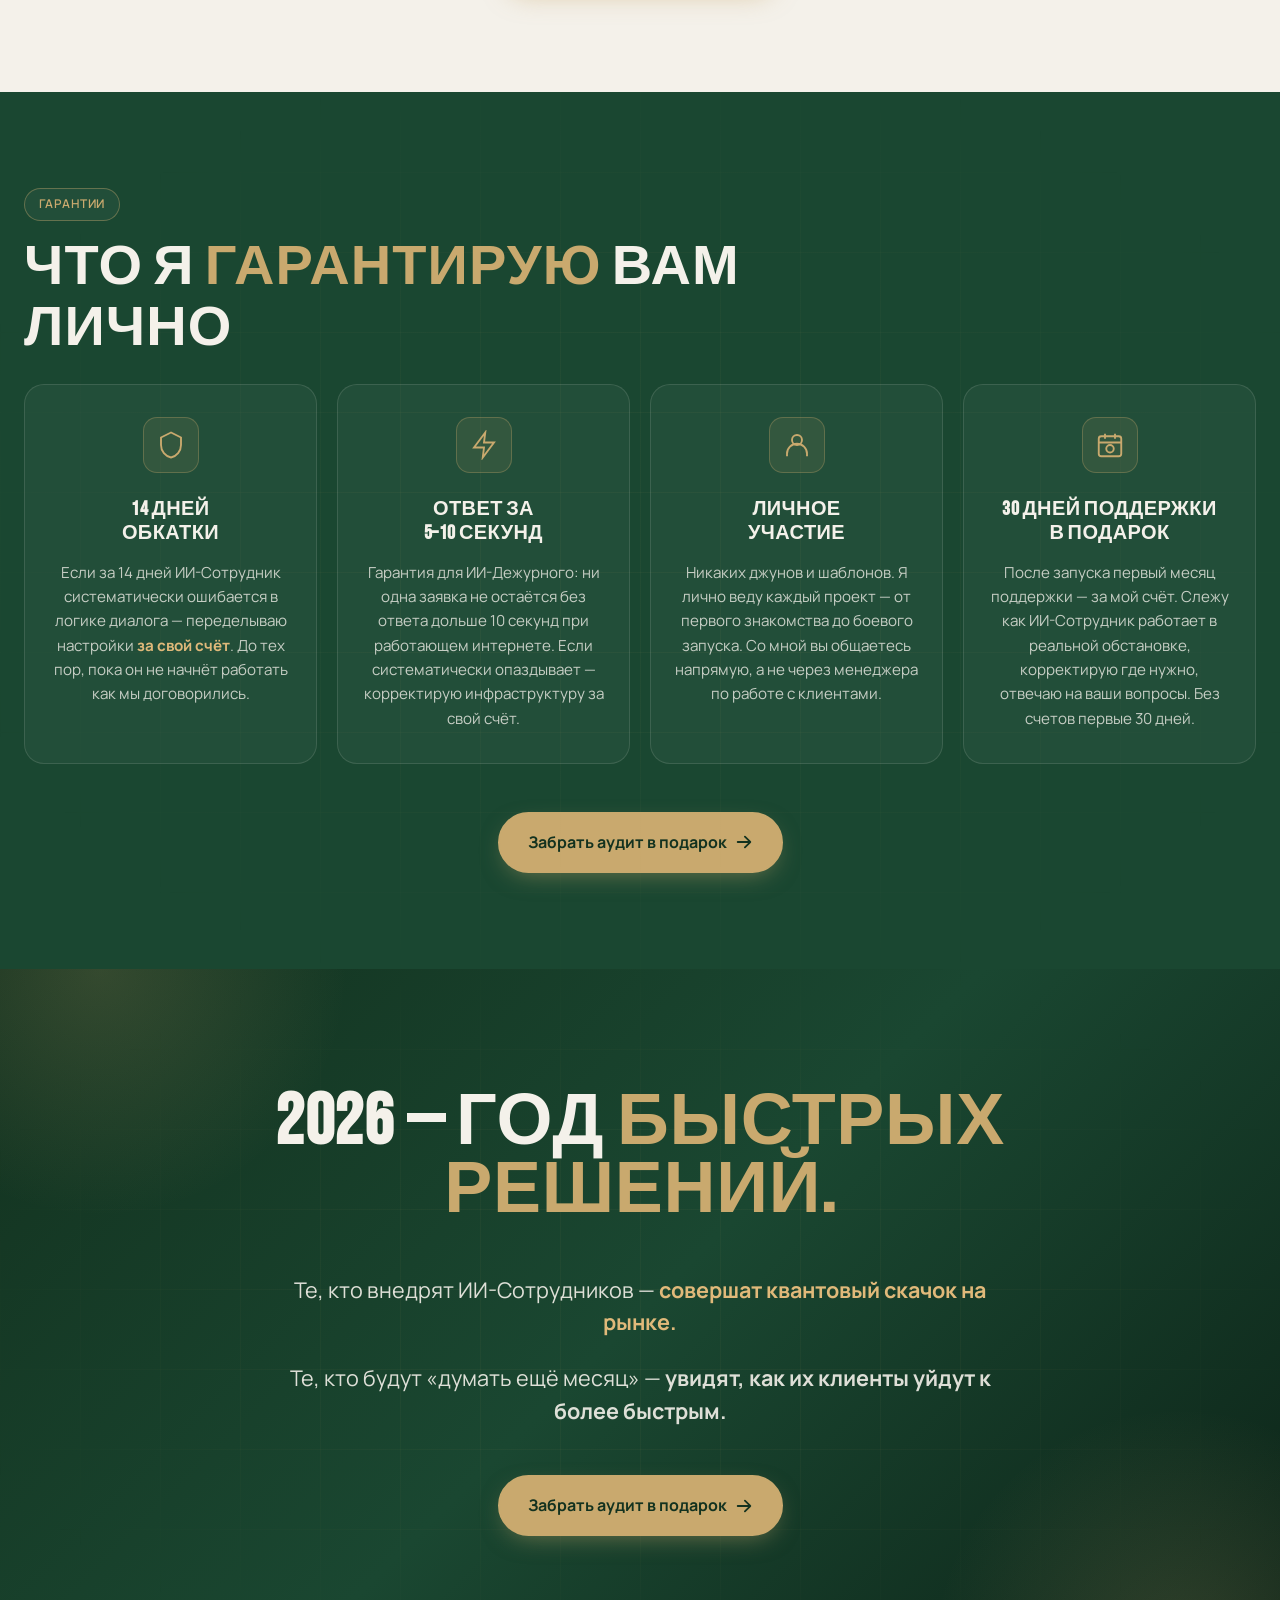
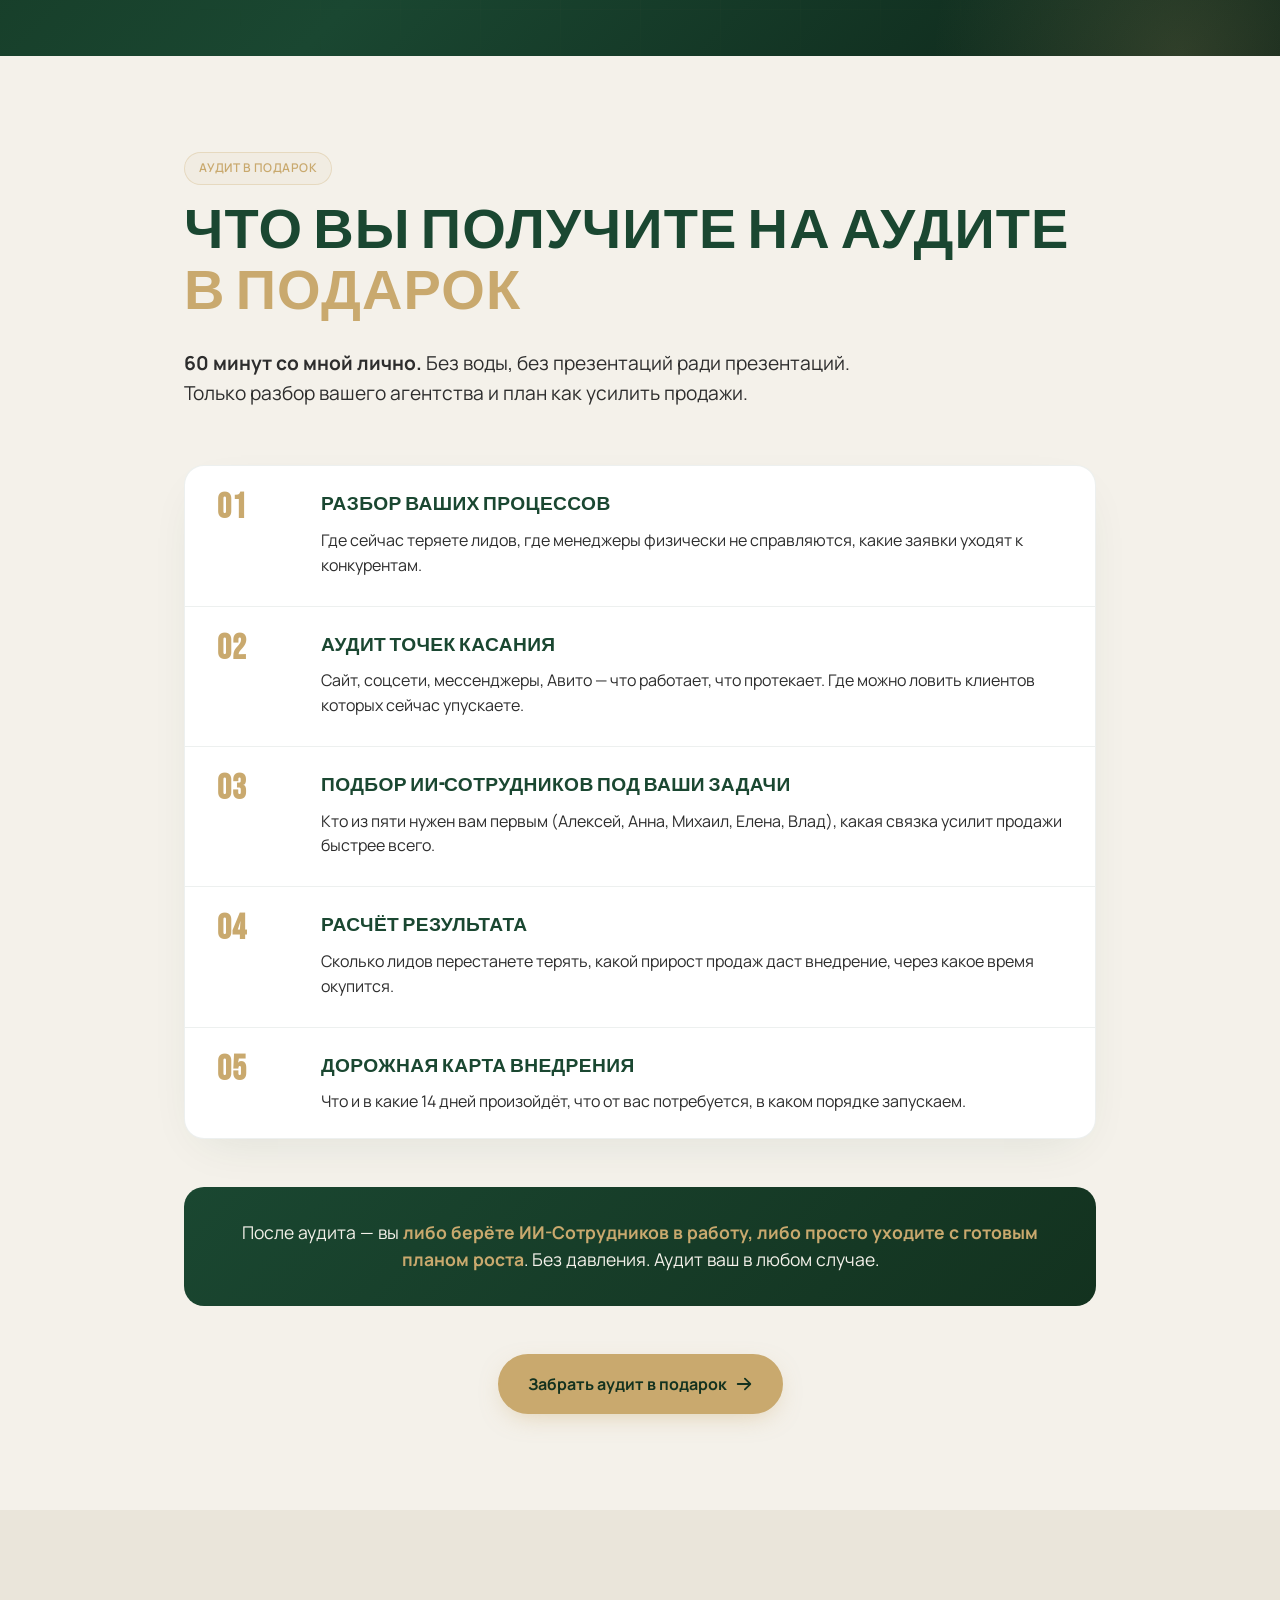
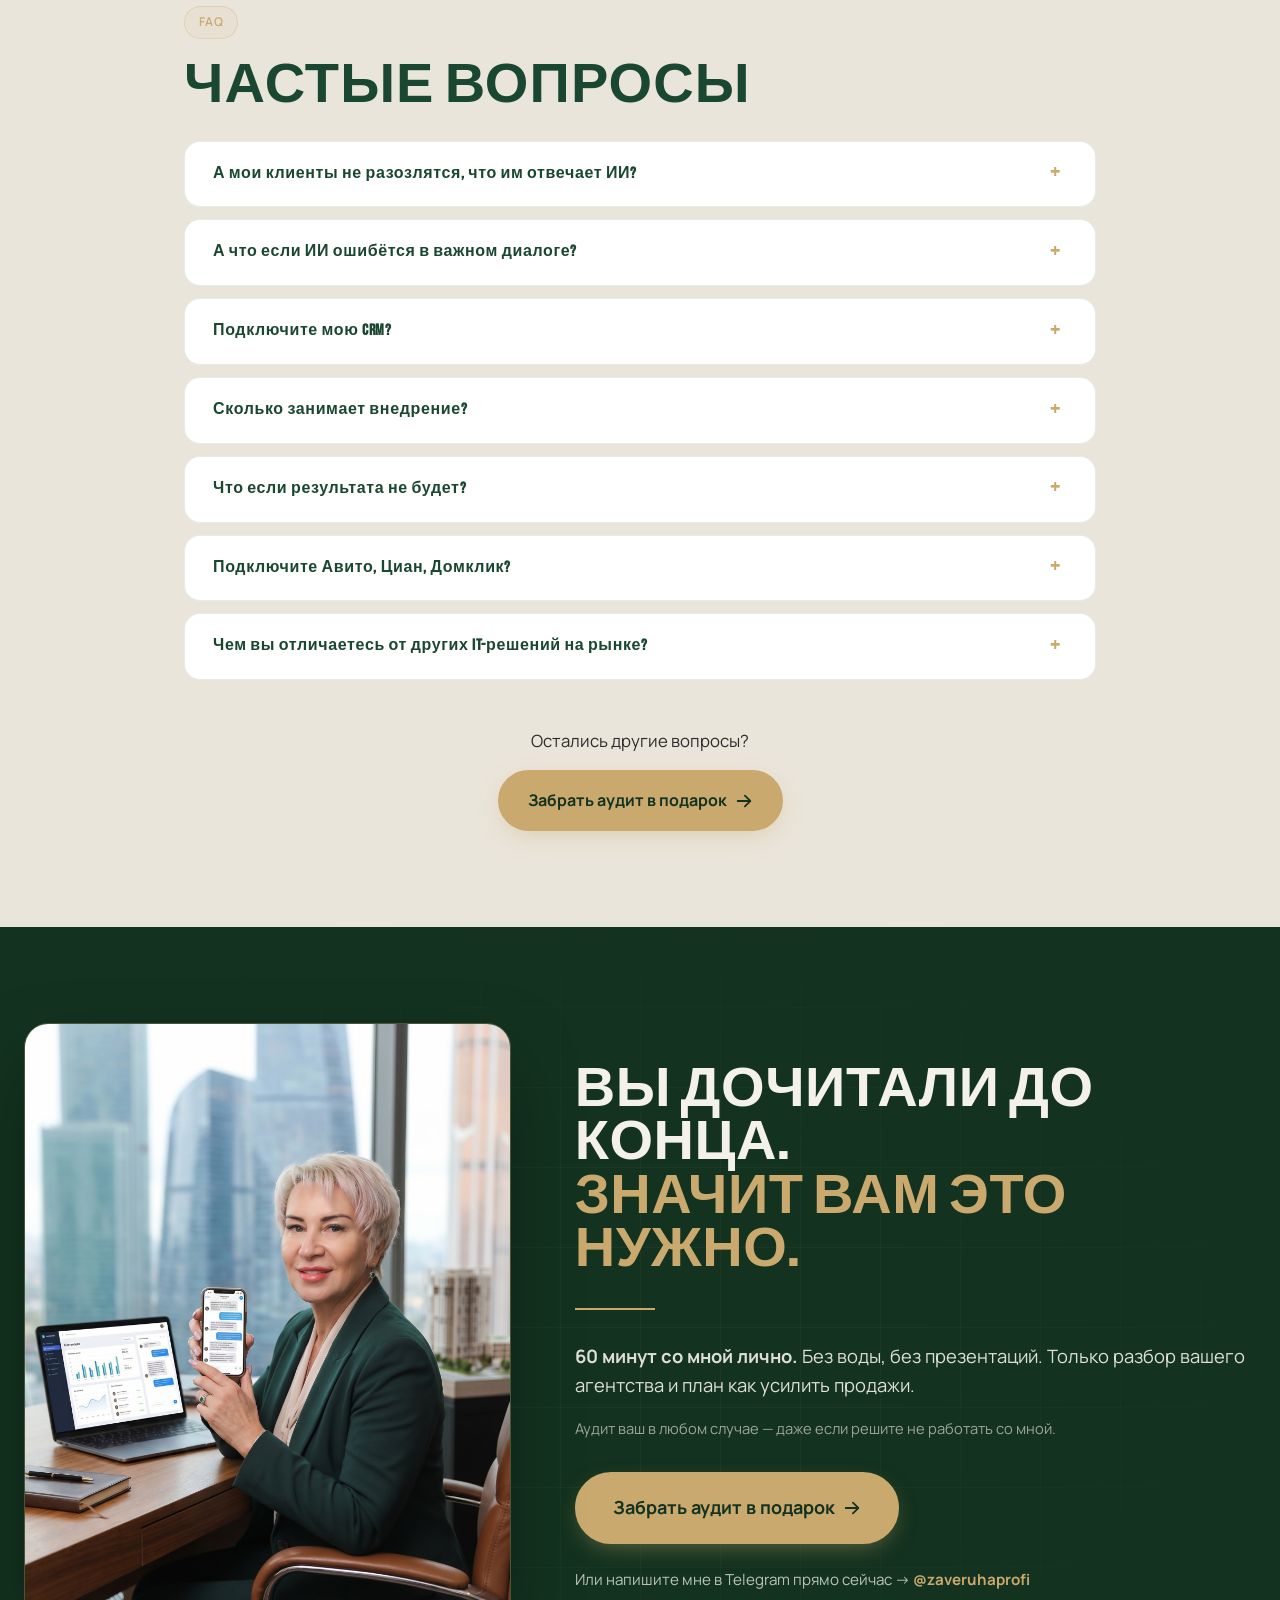
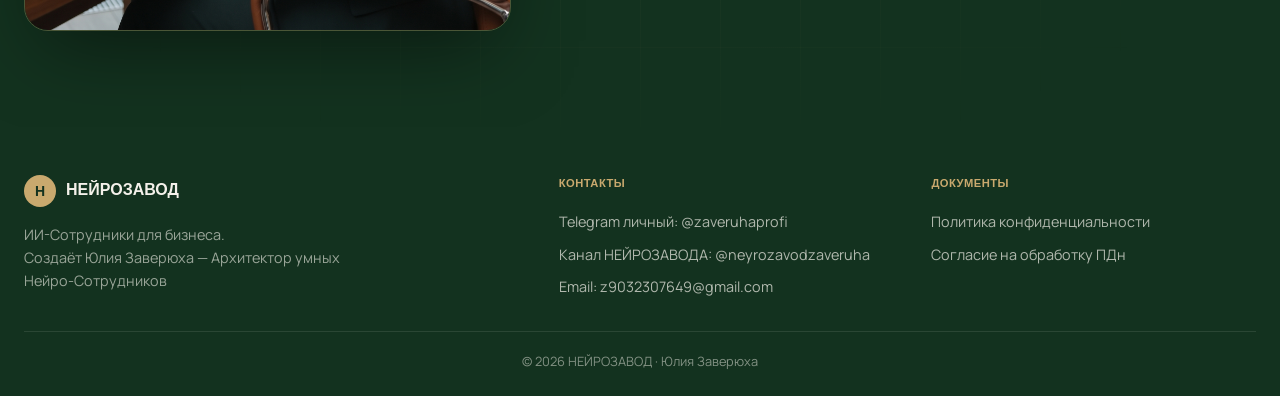
==== commit b37277aa: "Лендинг v3: добавлен Влад — 5-й ИИ-Сотрудник (флагман линейки) - Карточка Влада с эксклюзив-плашкой " ====
--- a/index.html
+++ b/index.html
@@ -3,7 +3,7 @@
 <head>
   <meta charset="UTF-8" />
   <meta name="viewport" content="width=device-width, initial-scale=1.0" />
-  <meta name="description" content="НЕЙРОЗАВОД — умные ИИ-Сотрудники для агентств недвижимости. Команда из 4 ИИ-Сотрудников: Алексей, Анна, Михаил, Елена. Создаёт Юлия Заверюха — Архитектор умных Нейро-Сотрудников." />
+  <meta name="description" content="НЕЙРОЗАВОД — умные ИИ-Сотрудники для агентств недвижимости. Команда из 5 ИИ-Сотрудников: Алексей, Анна, Михаил, Елена, Влад. Создаёт Юлия Заверюха — Архитектор умных Нейро-Сотрудников." />
   <meta name="theme-color" content="#1A4731" />
   <title>НЕЙРОЗАВОД — Умные ИИ-Сотрудники для агентств недвижимости</title>
 
@@ -177,7 +177,7 @@
   <div class="section-grid"></div>
   <div class="container">
     <div class="section-tag tag-on-dark">Линейка продуктов</div>
-    <h2 class="section-title section-title-light">Команда из 4 <span class="text-gold">ИИ-Сотрудников</span></h2>
+    <h2 class="section-title section-title-light">Команда из 5 <span class="text-gold">ИИ-Сотрудников</span></h2>
     <p class="section-sub section-sub-light">От первой оценки объекта до стратегии роста агентства. Каждого ИИ-Сотрудника <strong>собираем индивидуально под ваше агентство</strong> и <strong>размещаем там, где удобно вам</strong> — в Telegram, WhatsApp, на вашем сайте или внутри CRM.</p>
 
     <article class="agent-card agent-card-left">
@@ -280,6 +280,33 @@
       </div>
     </article>
 
+    <article class="agent-card agent-card-left agent-card-exclusive">
+      <div class="exclusive-badge">◆ &nbsp;ЭКСКЛЮЗИВ &middot; ЕДИНСТВЕННЫЙ В СВОЁМ КЛАССЕ&nbsp; ◆</div>
+      <div class="agent-avatar-wrap">
+        <div class="agent-avatar">
+          <img src="assets/photos/agents/vlad-leadgen.jpg" alt="Влад — ИИ-Лидогенератор" onerror="this.style.display='none'; this.parentElement.classList.add('avatar-fallback');" />
+          <span class="avatar-fallback-letter">В</span>
+        </div>
+      </div>
+      <div class="agent-content">
+        <div class="agent-num">05 &middot; ИИ-ЛИДОГЕНЕРАТОР</div>
+        <h3 class="agent-name">Влад</h3>
+        <p class="agent-exclusive-sub"><em>Авторская разработка Юлии Заверюхи. Аналогов в России не существует.</em></p>
+        <div class="agent-line"></div>
+        <p class="agent-desc"><strong>Влад первым находит ваших будущих клиентов</strong> — круглосуточно слушает риелторские чаты, каналы и обсуждения, ловит 7 типов сигналов интереса: «ищу инвест-объект», «продаю квартиру», «нужна оценка», «подбираю под маткапитал» и другие.</p>
+        <p class="agent-desc">Передаёт вам <strong>не просто контакт, а подробную карточку клиента</strong>: точную цитату запроса, тип нужного объекта, ориентир по бюджету и региону, цель сделки и срочность, прямой контакт автора и оценку «температуры» от 0 до 100. <strong>Менеджер видит, что человеку нужно — ещё до первого «здравствуйте».</strong></p>
+        <p class="agent-result">↳ Каждый день — новые тёплые лиды без рекламы, без покупных баз и без выгорания менеджеров.</p>
+        <p class="agent-note">На лендинге — структурное демо в Telegram. В боевой версии Влад работает в связке с Михаилом: горячих отдаёт вам в личку, тёплых — Михаилу на дожим.</p>
+        <div class="agent-cta-row">
+          <span class="agent-status agent-status-gold">Флагман линейки · 2026</span>
+          <a href="https://t.me/neurozavod_demo_bot?start=vlad" target="_blank" rel="noopener" class="btn btn-gold btn-md">
+            <span>Протестируй меня</span>
+            <svg viewBox="0 0 20 20" fill="currentColor"><path fill-rule="evenodd" d="M10.293 3.293a1 1 0 011.414 0l6 6a1 1 0 010 1.414l-6 6a1 1 0 01-1.414-1.414L14.586 11H3a1 1 0 110-2h11.586l-4.293-4.293a1 1 0 010-1.414z" clip-rule="evenodd"/></svg>
+          </a>
+        </div>
+      </div>
+    </article>
+
     <div class="cta-wrap cta-wrap-light">
       <p class="cta-prompt">Не уверены кто из них нужен первым?</p>
       <a href="https://t.me/zaveruhaprofi?text=%D0%97%D0%B4%D1%80%D0%B0%D0%B2%D1%81%D1%82%D0%B2%D1%83%D0%B9%D1%82%D0%B5%2C%20%D0%AE%D0%BB%D0%B8%D1%8F.%20%D0%A5%D0%BE%D1%87%D1%83%20%D0%B7%D0%B0%D0%BF%D0%B8%D1%81%D0%B0%D1%82%D1%8C%D1%81%D1%8F%20%D0%BD%D0%B0%20%D0%B1%D0%B5%D1%81%D0%BF%D0%BB%D0%B0%D1%82%D0%BD%D1%8B%D0%B9%20%D0%B0%D1%83%D0%B4%D0%B8%D1%82%20%D0%BC%D0%BE%D0%B5%D0%B3%D0%BE%20%D0%B0%D0%B3%D0%B5%D0%BD%D1%82%D1%81%D1%82%D0%B2%D0%B0%20%D0%BD%D0%B5%D0%B4%D0%B2%D0%B8%D0%B6%D0%B8%D0%BC%D0%BE%D1%81%D1%82%D0%B8." target="_blank" rel="noopener" class="btn btn-gold btn-lg">
@@ -428,7 +455,7 @@
     <div class="audit-list">
       <div class="audit-item"><div class="audit-num">01</div><div class="audit-content"><h3>Разбор ваших процессов</h3><p>Где сейчас теряете лидов, где менеджеры физически не справляются, какие заявки уходят к конкурентам.</p></div></div>
       <div class="audit-item"><div class="audit-num">02</div><div class="audit-content"><h3>Аудит точек касания</h3><p>Сайт, соцсети, мессенджеры, Авито — что работает, что протекает. Где можно ловить клиентов которых сейчас упускаете.</p></div></div>
-      <div class="audit-item"><div class="audit-num">03</div><div class="audit-content"><h3>Подбор ИИ-Сотрудников под ваши задачи</h3><p>Кто из четырёх нужен вам первым (Алексей, Анна, Михаил, Елена), какая связка усилит продажи быстрее всего.</p></div></div>
+      <div class="audit-item"><div class="audit-num">03</div><div class="audit-content"><h3>Подбор ИИ-Сотрудников под ваши задачи</h3><p>Кто из пяти нужен вам первым (Алексей, Анна, Михаил, Елена, Влад), какая связка усилит продажи быстрее всего.</p></div></div>
       <div class="audit-item"><div class="audit-num">04</div><div class="audit-content"><h3>Расчёт результата</h3><p>Сколько лидов перестанете терять, какой прирост продаж даст внедрение, через какое время окупится.</p></div></div>
       <div class="audit-item"><div class="audit-num">05</div><div class="audit-content"><h3>Дорожная карта внедрения</h3><p>Что и в какие 14 дней произойдёт, что от вас потребуется, в каком порядке запускаем.</p></div></div>
     </div>
--- a/styles.css
+++ b/styles.css
@@ -713,6 +713,74 @@
   font-size: 0.85rem;
   font-weight: 500;
   border-radius: 999px;
+}
+
+/* ============================================================
+   AGENT CARD — EXCLUSIVE (Влад, флагман линейки)
+   ============================================================ */
+.agent-card-exclusive {
+  position: relative;
+  border: 2px solid var(--gold);
+  background: linear-gradient(135deg, rgba(201, 169, 110, 0.10) 0%, rgba(244, 241, 234, 0.04) 100%);
+  box-shadow:
+    0 24px 60px -16px rgba(201, 169, 110, 0.35),
+    0 0 0 1px rgba(224, 185, 122, 0.15) inset;
+  margin-top: 56px;
+}
+.agent-card-exclusive:hover {
+  border-color: var(--gold-bright);
+  box-shadow:
+    0 28px 72px -16px rgba(201, 169, 110, 0.5),
+    0 0 0 1px rgba(224, 185, 122, 0.25) inset;
+  transform: translateY(-6px);
+}
+.exclusive-badge {
+  position: absolute;
+  top: -18px;
+  left: 50%;
+  transform: translateX(-50%);
+  white-space: nowrap;
+  padding: 9px 24px;
+  background: linear-gradient(135deg, var(--gold) 0%, var(--gold-bright) 50%, var(--gold) 100%);
+  color: var(--emerald-dark);
+  font-family: 'Bebas Neue', 'Arial Narrow', sans-serif;
+  font-size: 0.82rem;
+  font-weight: 700;
+  letter-spacing: 0.22em;
+  border-radius: 999px;
+  box-shadow:
+    0 8px 24px -6px rgba(201, 169, 110, 0.6),
+    0 0 0 2px var(--emerald) inset,
+    0 0 0 3px var(--gold);
+  z-index: 5;
+}
+.agent-exclusive-sub {
+  color: var(--gold-bright);
+  font-size: 0.95rem;
+  line-height: 1.45;
+  margin: -4px 0 16px;
+  letter-spacing: 0.01em;
+}
+.agent-exclusive-sub em { font-style: italic; }
+.agent-status-gold {
+  background: linear-gradient(135deg, rgba(201, 169, 110, 0.3) 0%, rgba(224, 185, 122, 0.2) 100%);
+  border-color: var(--gold);
+  color: var(--cream);
+  font-weight: 600;
+  letter-spacing: 0.06em;
+}
+
+@media (max-width: 720px) {
+  .exclusive-badge {
+    font-size: 0.7rem;
+    letter-spacing: 0.16em;
+    padding: 7px 16px;
+    white-space: normal;
+    text-align: center;
+    max-width: 92%;
+    line-height: 1.3;
+  }
+  .agent-card-exclusive { margin-top: 64px; }
 }
 
 /* ============================================================
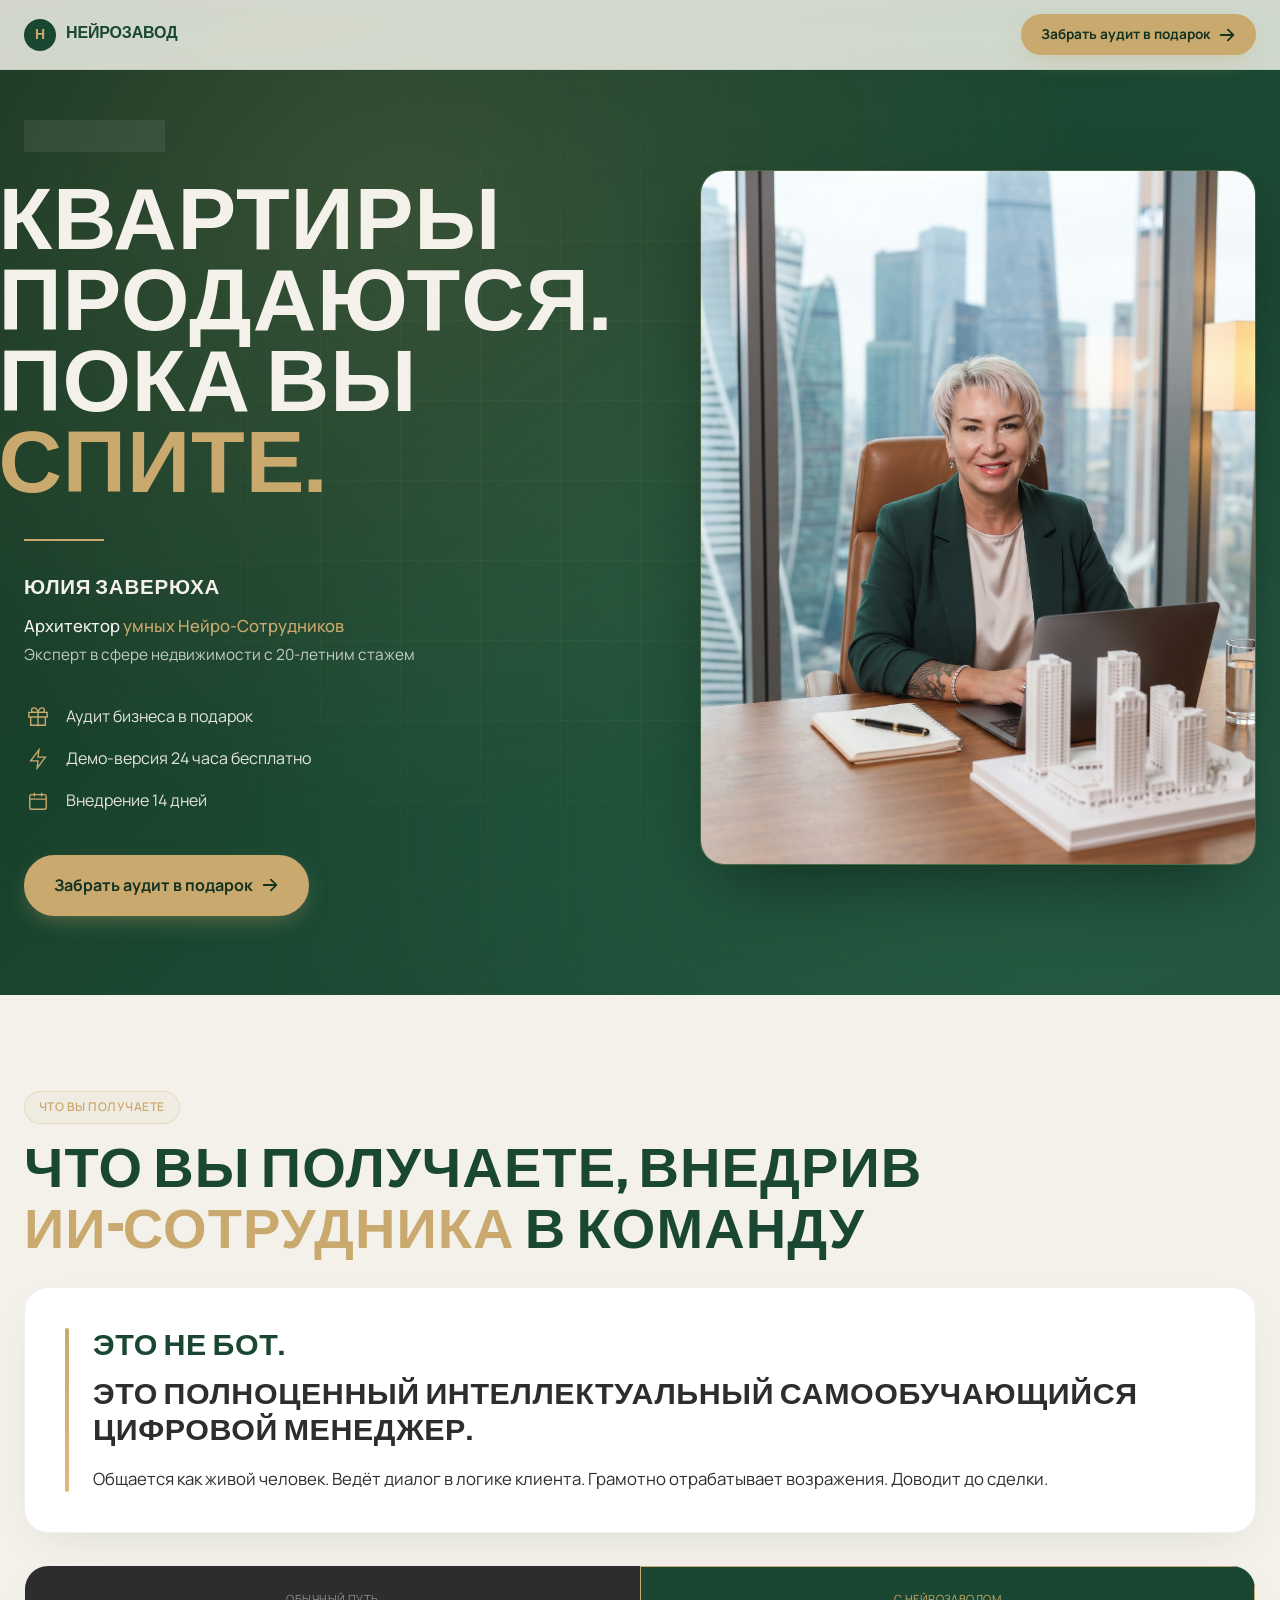
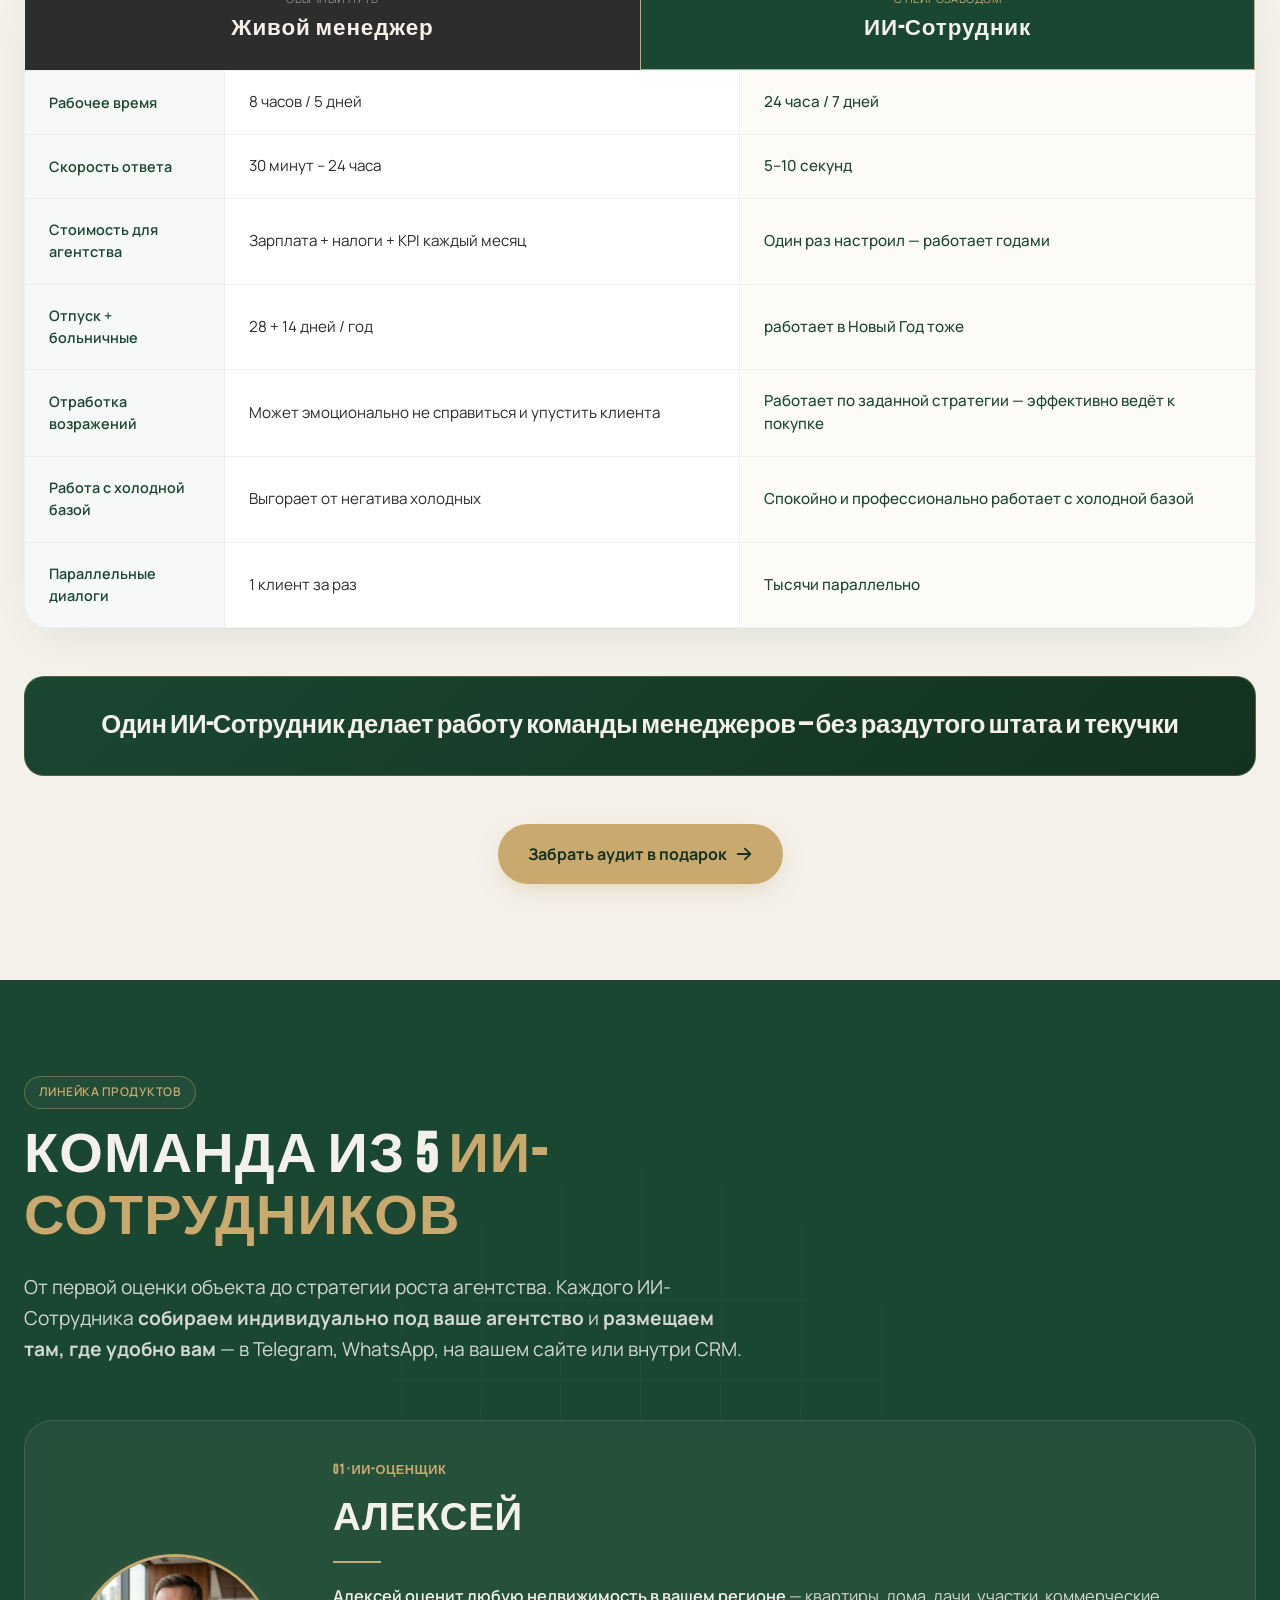
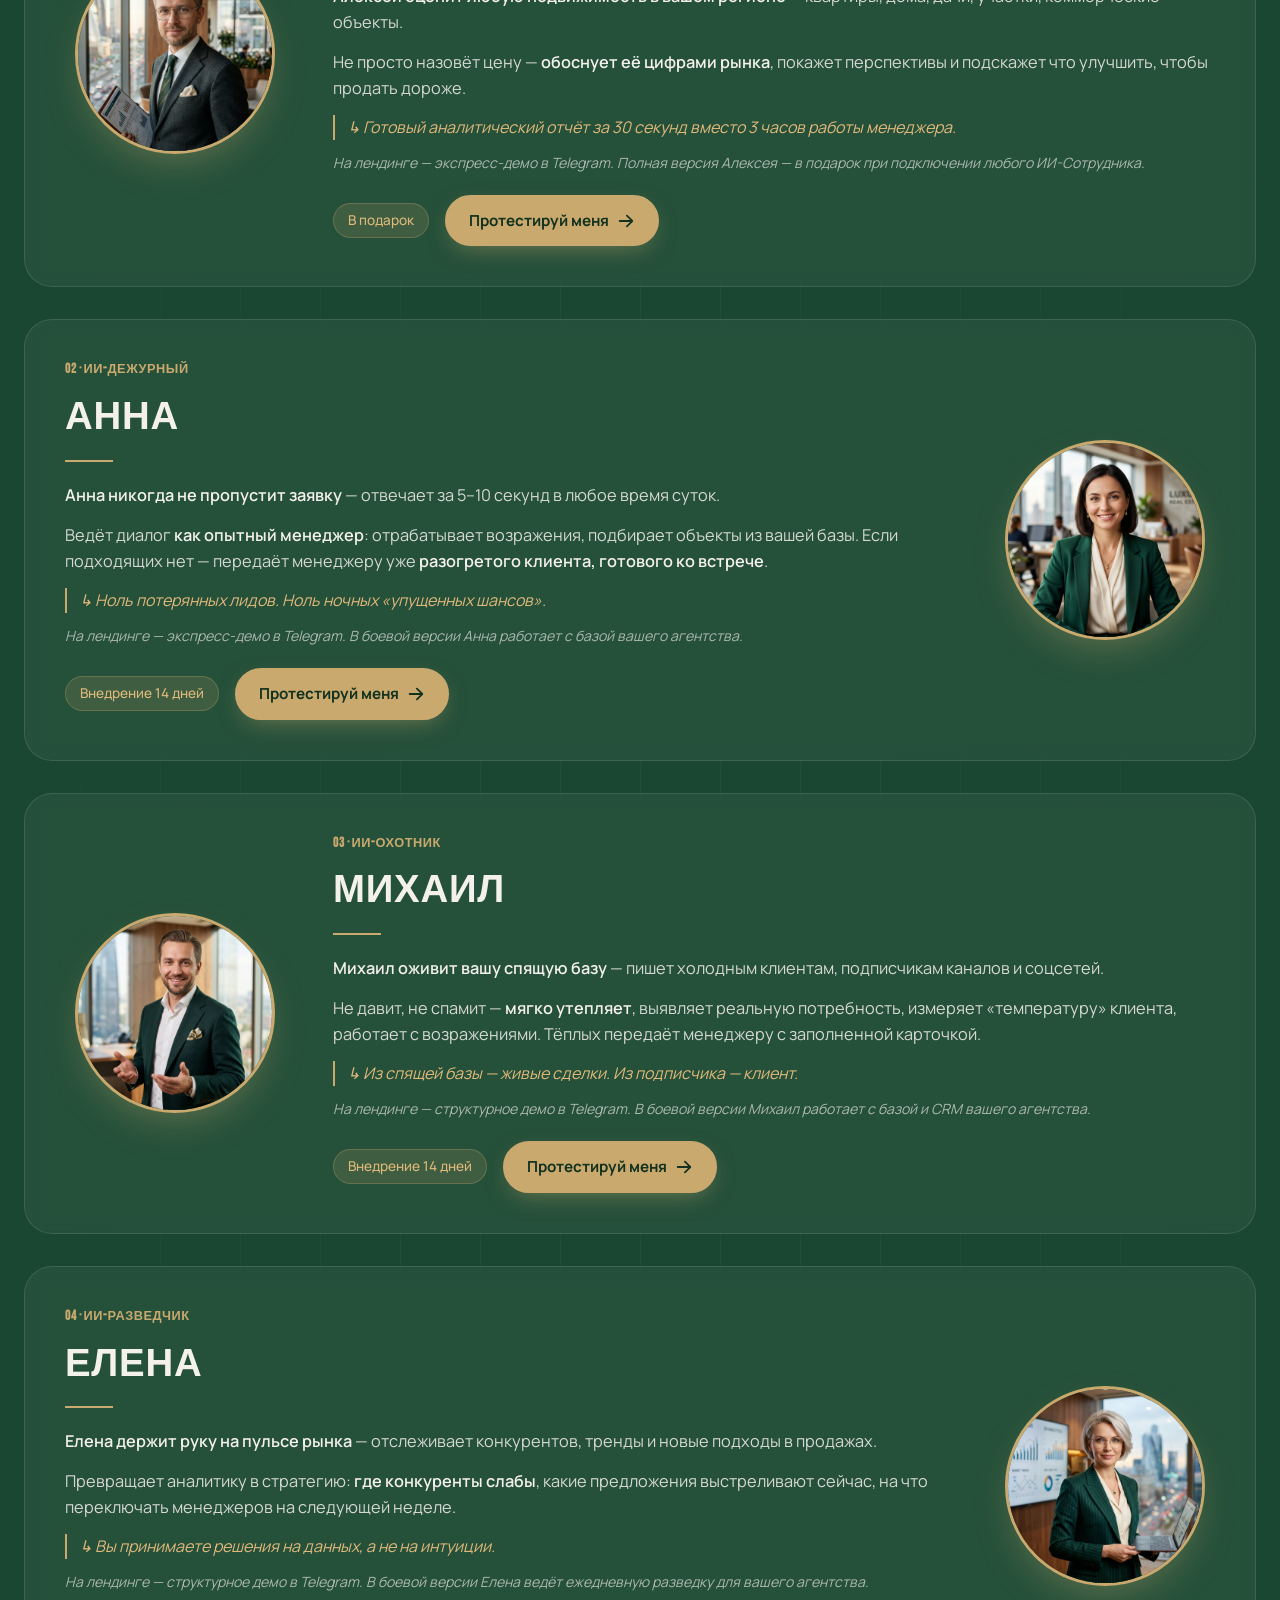
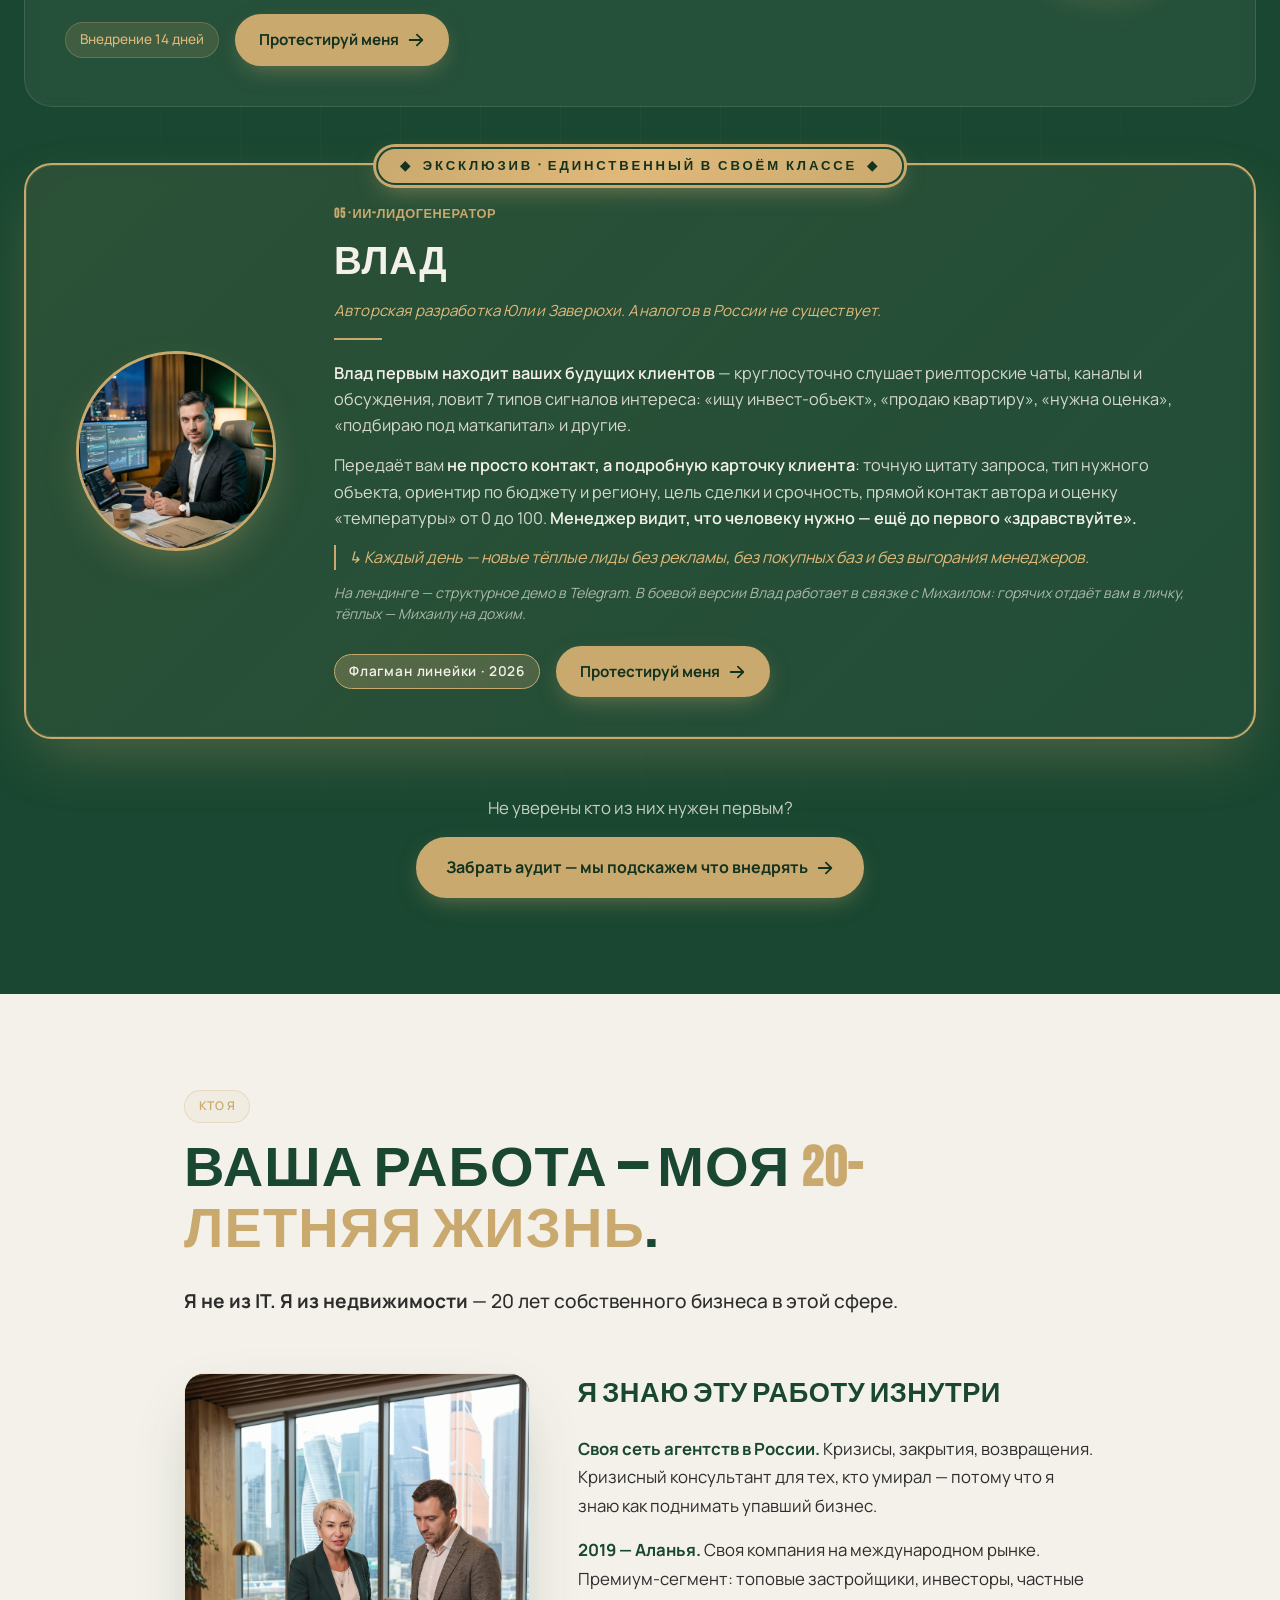
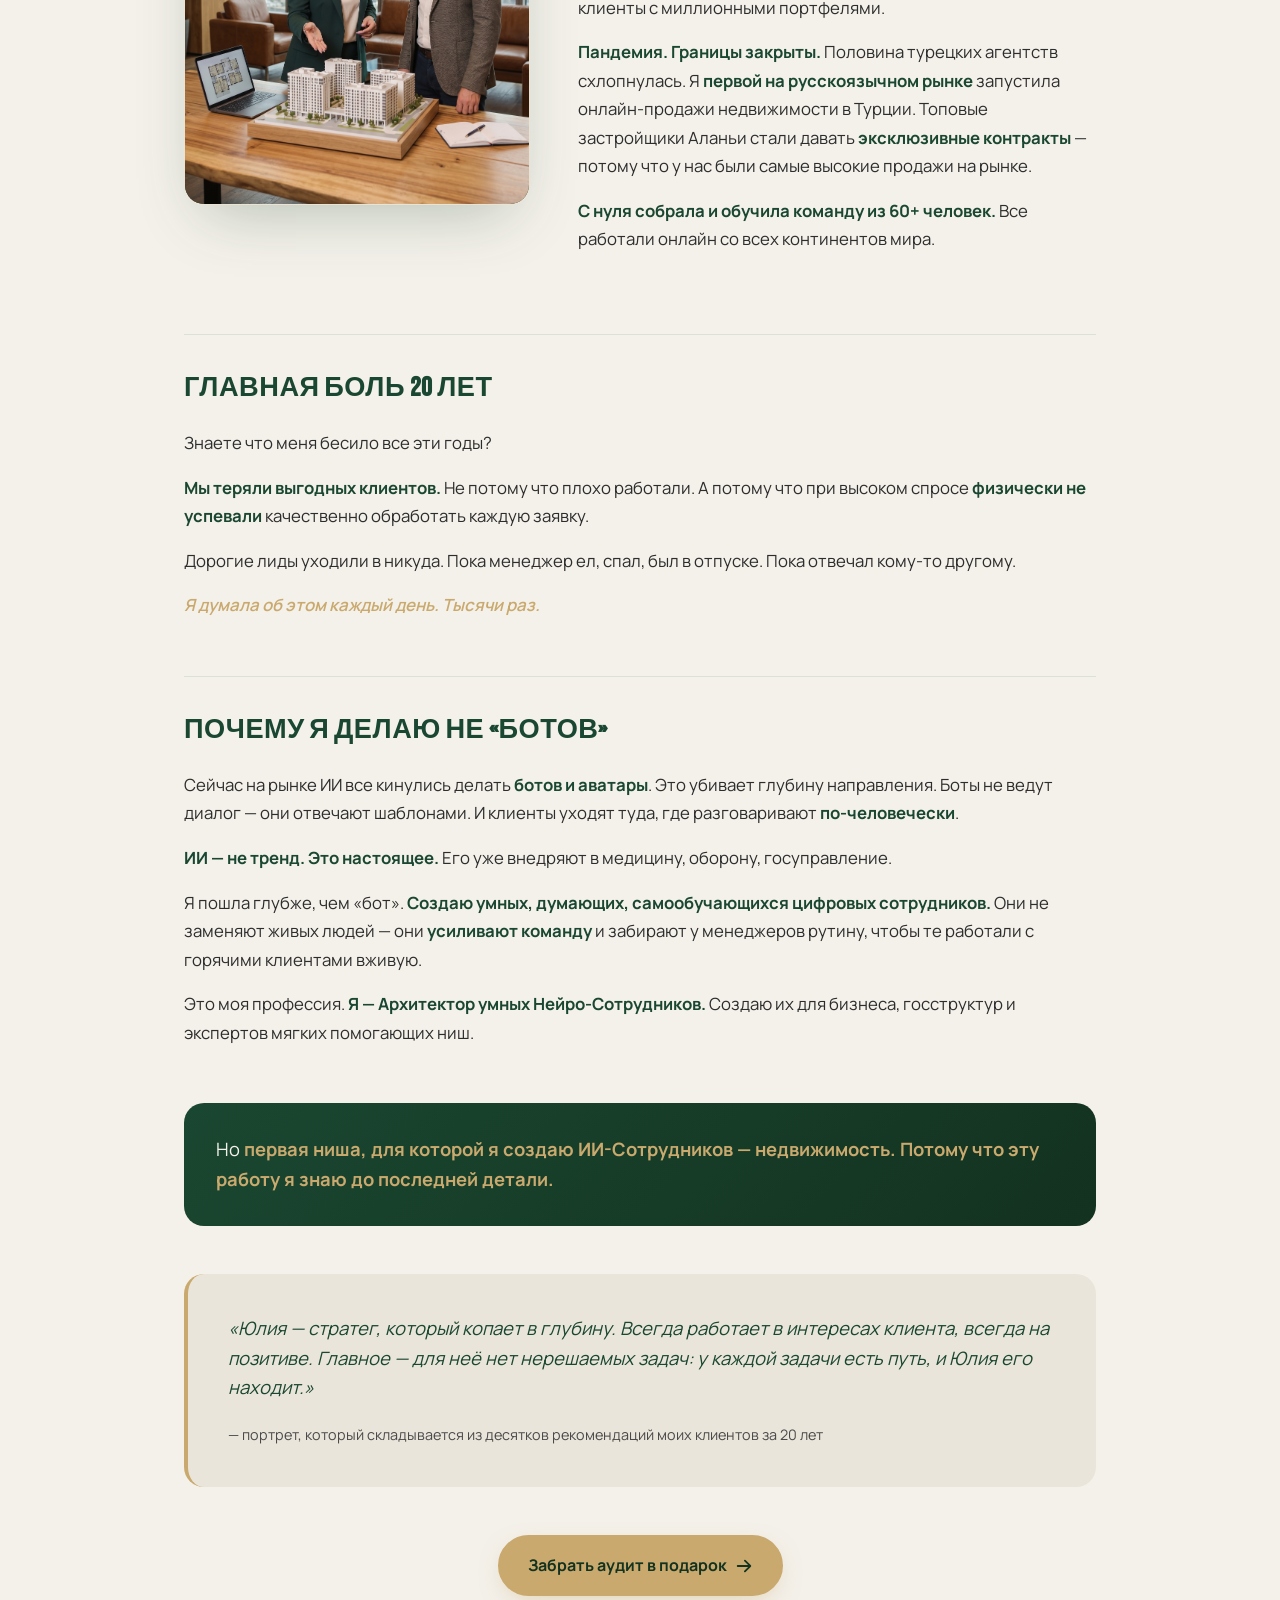
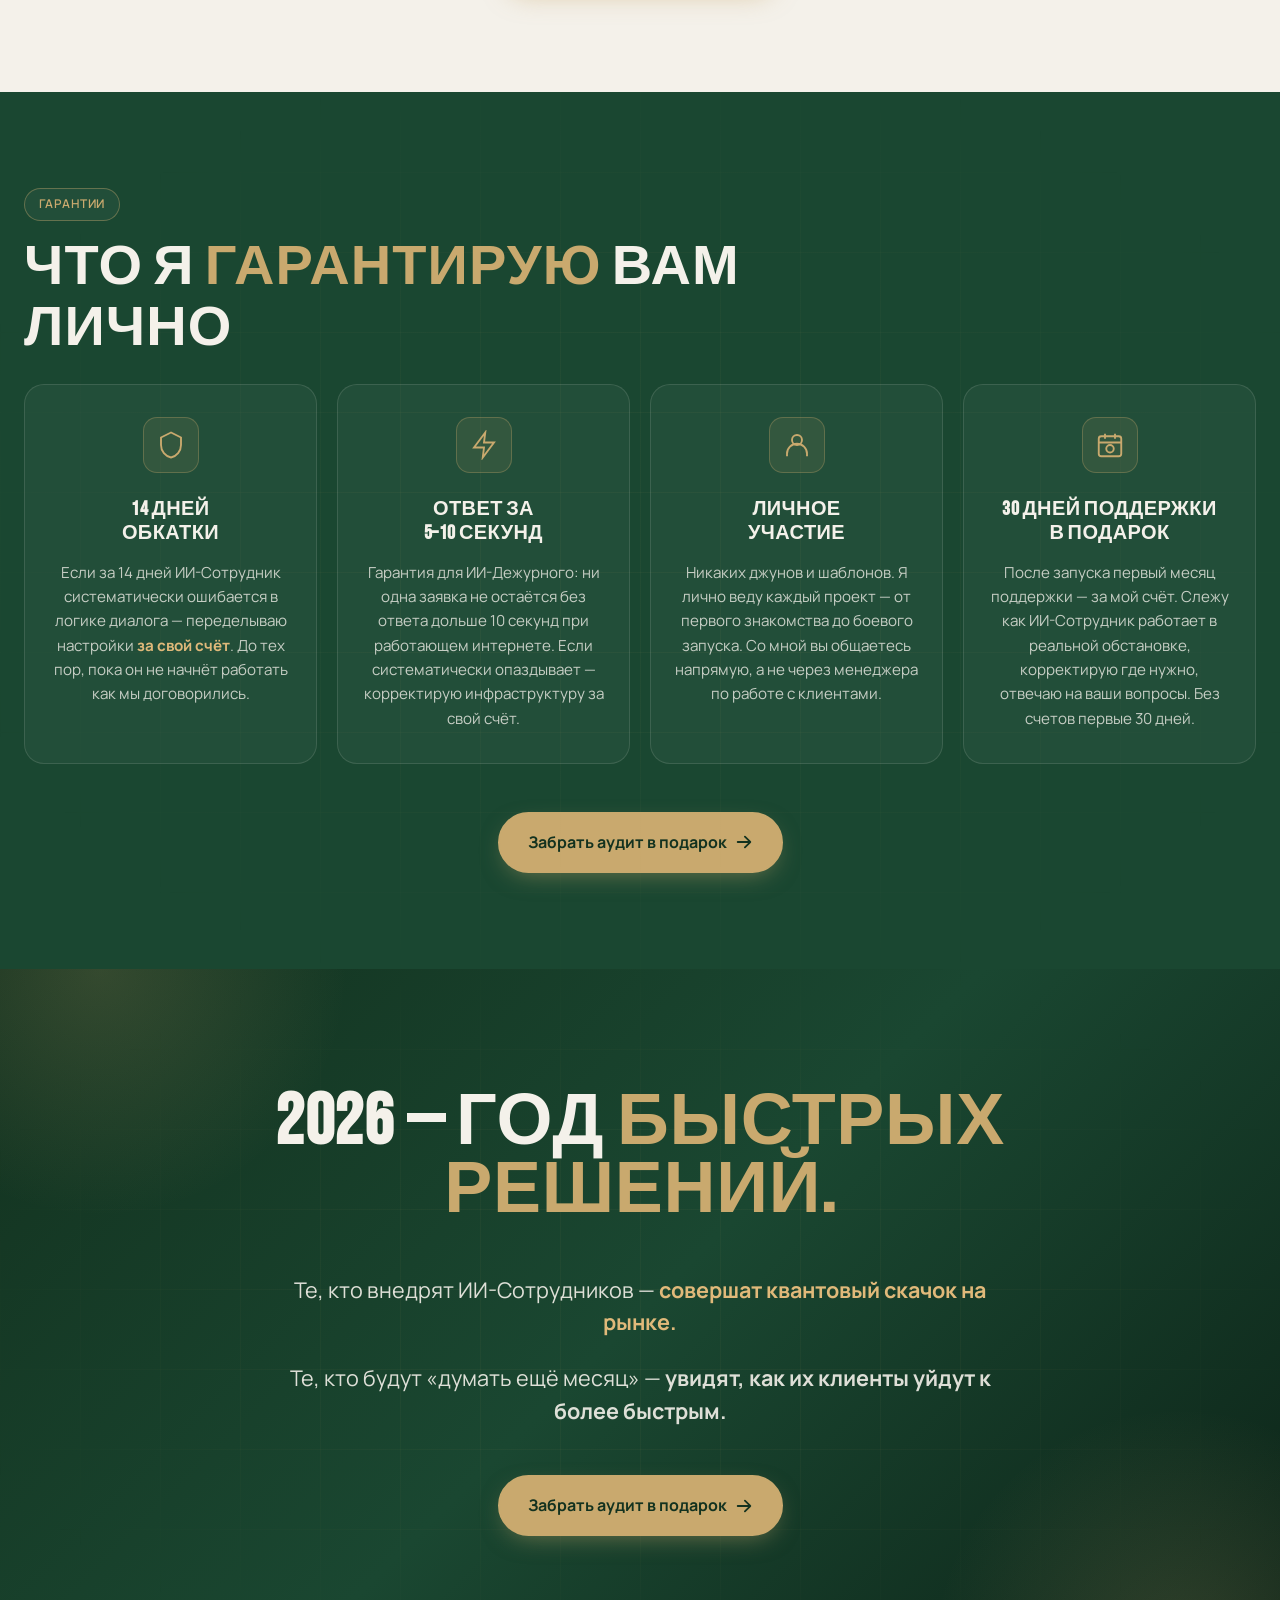
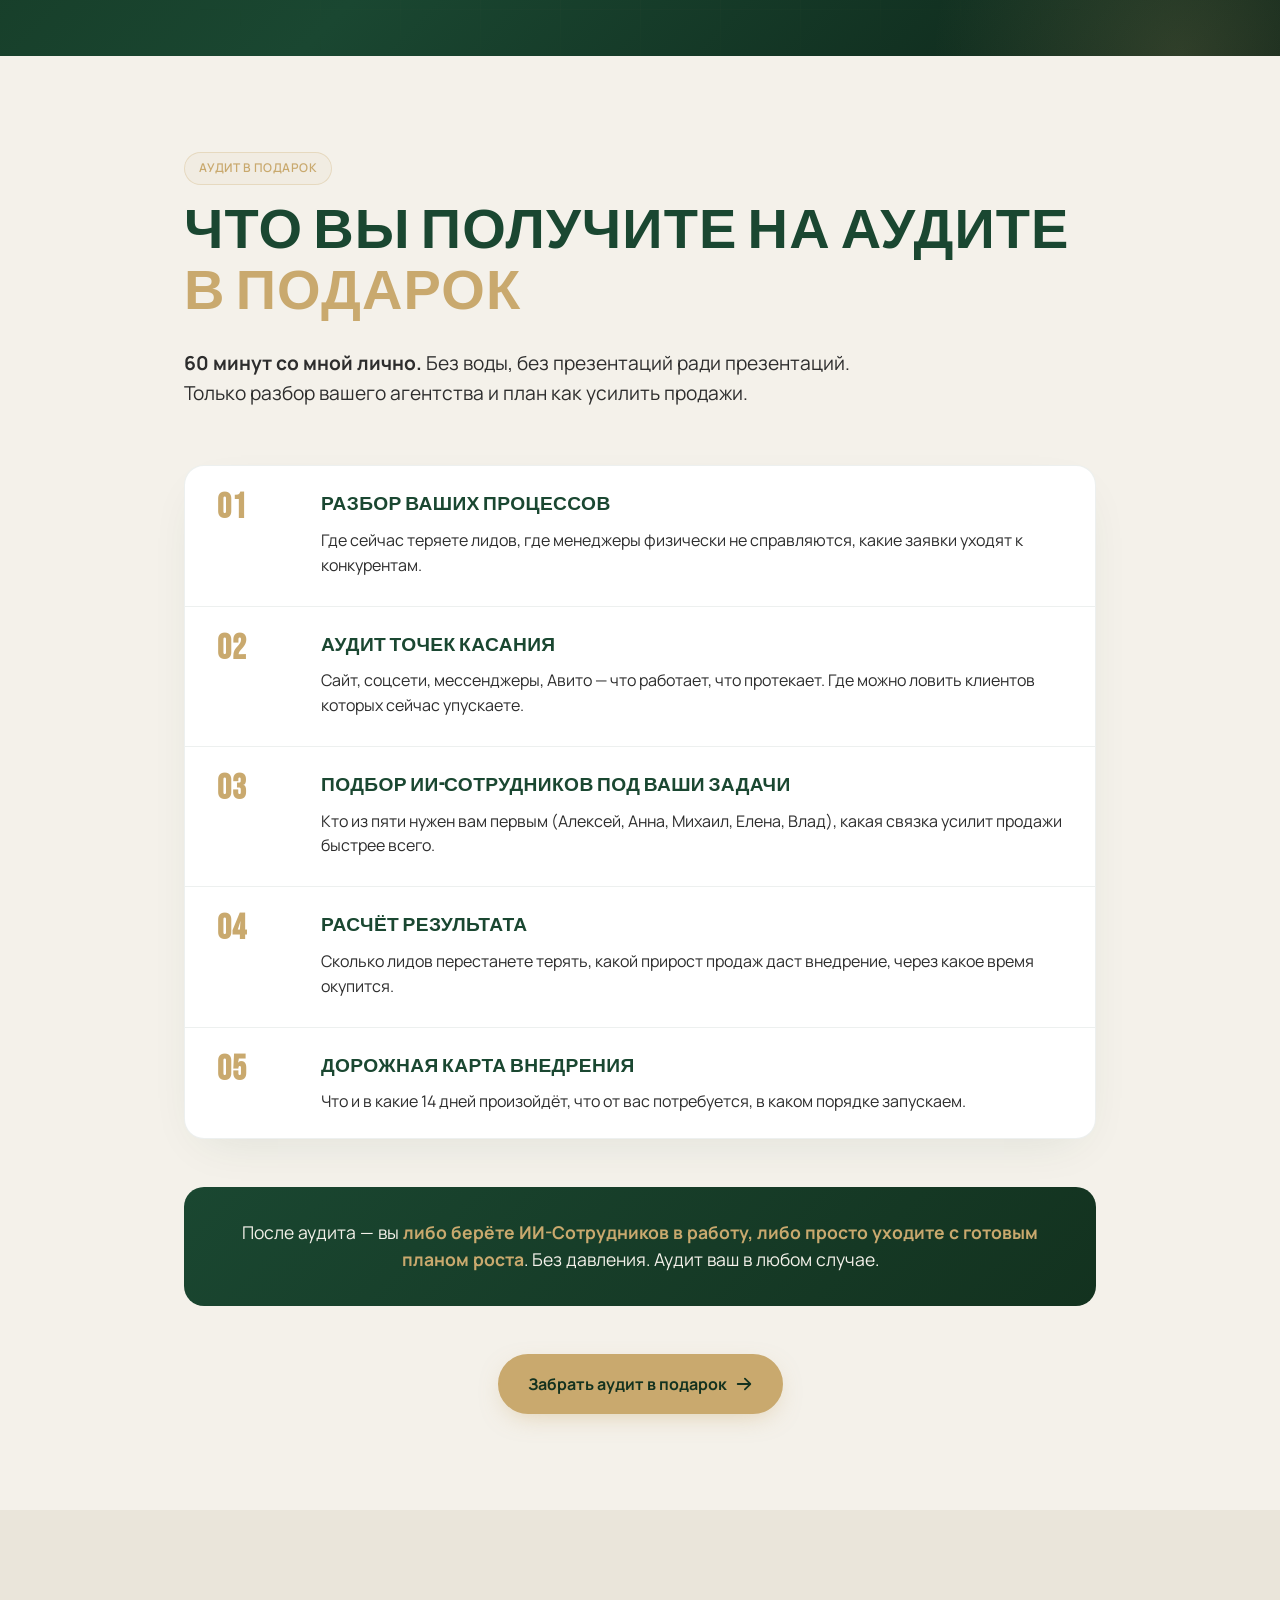
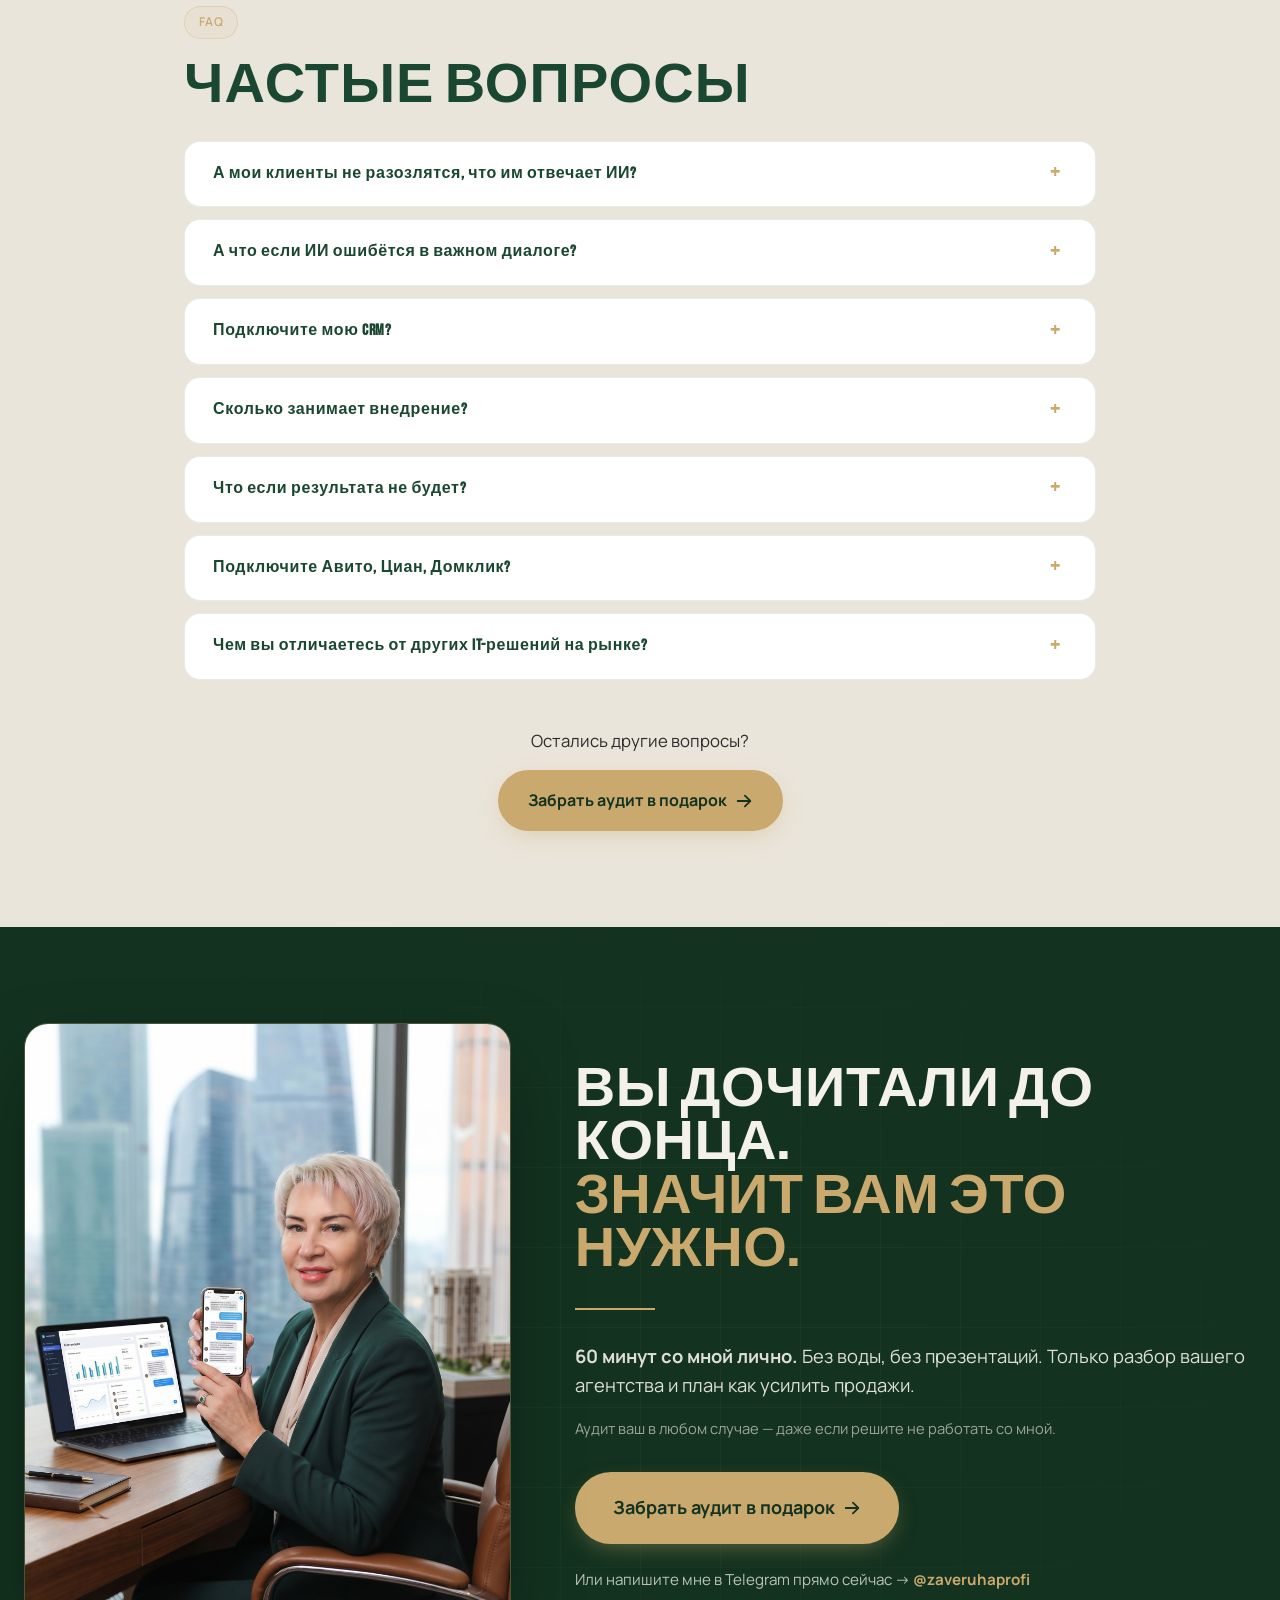
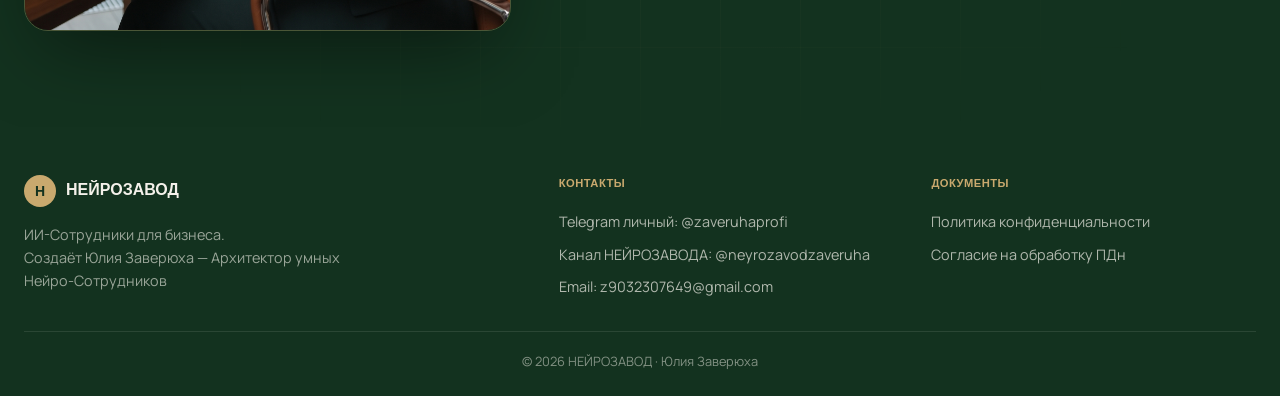
==== commit 0954c013: "Эксклюзив-плашка Влада: мобильная версия — медаль с подзаголовком На мобильном (≤720px) плашка тепер" ====
--- a/index.html
+++ b/index.html
@@ -281,7 +281,7 @@
     </article>
 
     <article class="agent-card agent-card-left agent-card-exclusive">
-      <div class="exclusive-badge">◆ &nbsp;ЭКСКЛЮЗИВ &middot; ЕДИНСТВЕННЫЙ В СВОЁМ КЛАССЕ&nbsp; ◆</div>
+      <div class="exclusive-badge"><span class="badge-desktop">◆&nbsp;&nbsp;ЭКСКЛЮЗИВ&nbsp;·&nbsp;ЕДИНСТВЕННЫЙ В СВОЁМ КЛАССЕ&nbsp;&nbsp;◆</span><span class="badge-mobile" aria-hidden="true"><span class="badge-mobile-main">◆&nbsp;&nbsp;ЭКСКЛЮЗИВ&nbsp;&nbsp;◆</span><span class="badge-mobile-sub">ЕДИНСТВЕННЫЙ В СВОЁМ КЛАССЕ</span></span></div>
       <div class="agent-avatar-wrap">
         <div class="agent-avatar">
           <img src="assets/photos/agents/vlad-leadgen.jpg" alt="Влад — ИИ-Лидогенератор" onerror="this.style.display='none'; this.parentElement.classList.add('avatar-fallback');" />
--- a/styles.css
+++ b/styles.css
@@ -770,15 +770,31 @@
   letter-spacing: 0.06em;
 }
 
+.badge-desktop { display: inline; }
+.badge-mobile { display: none; }
+
 @media (max-width: 720px) {
   .exclusive-badge {
-    font-size: 0.7rem;
-    letter-spacing: 0.16em;
-    padding: 7px 16px;
+    padding: 9px 22px;
     white-space: normal;
     text-align: center;
-    max-width: 92%;
-    line-height: 1.3;
+    line-height: 1.4;
+  }
+  .badge-desktop { display: none; }
+  .badge-mobile { display: block; }
+  .badge-mobile-main {
+    display: block;
+    font-size: 0.85rem;
+    letter-spacing: 0.18em;
+    font-weight: 700;
+  }
+  .badge-mobile-sub {
+    display: block;
+    font-size: 0.68rem;
+    letter-spacing: 0.12em;
+    font-weight: 600;
+    margin-top: 3px;
+    opacity: 0.88;
   }
   .agent-card-exclusive { margin-top: 64px; }
 }
